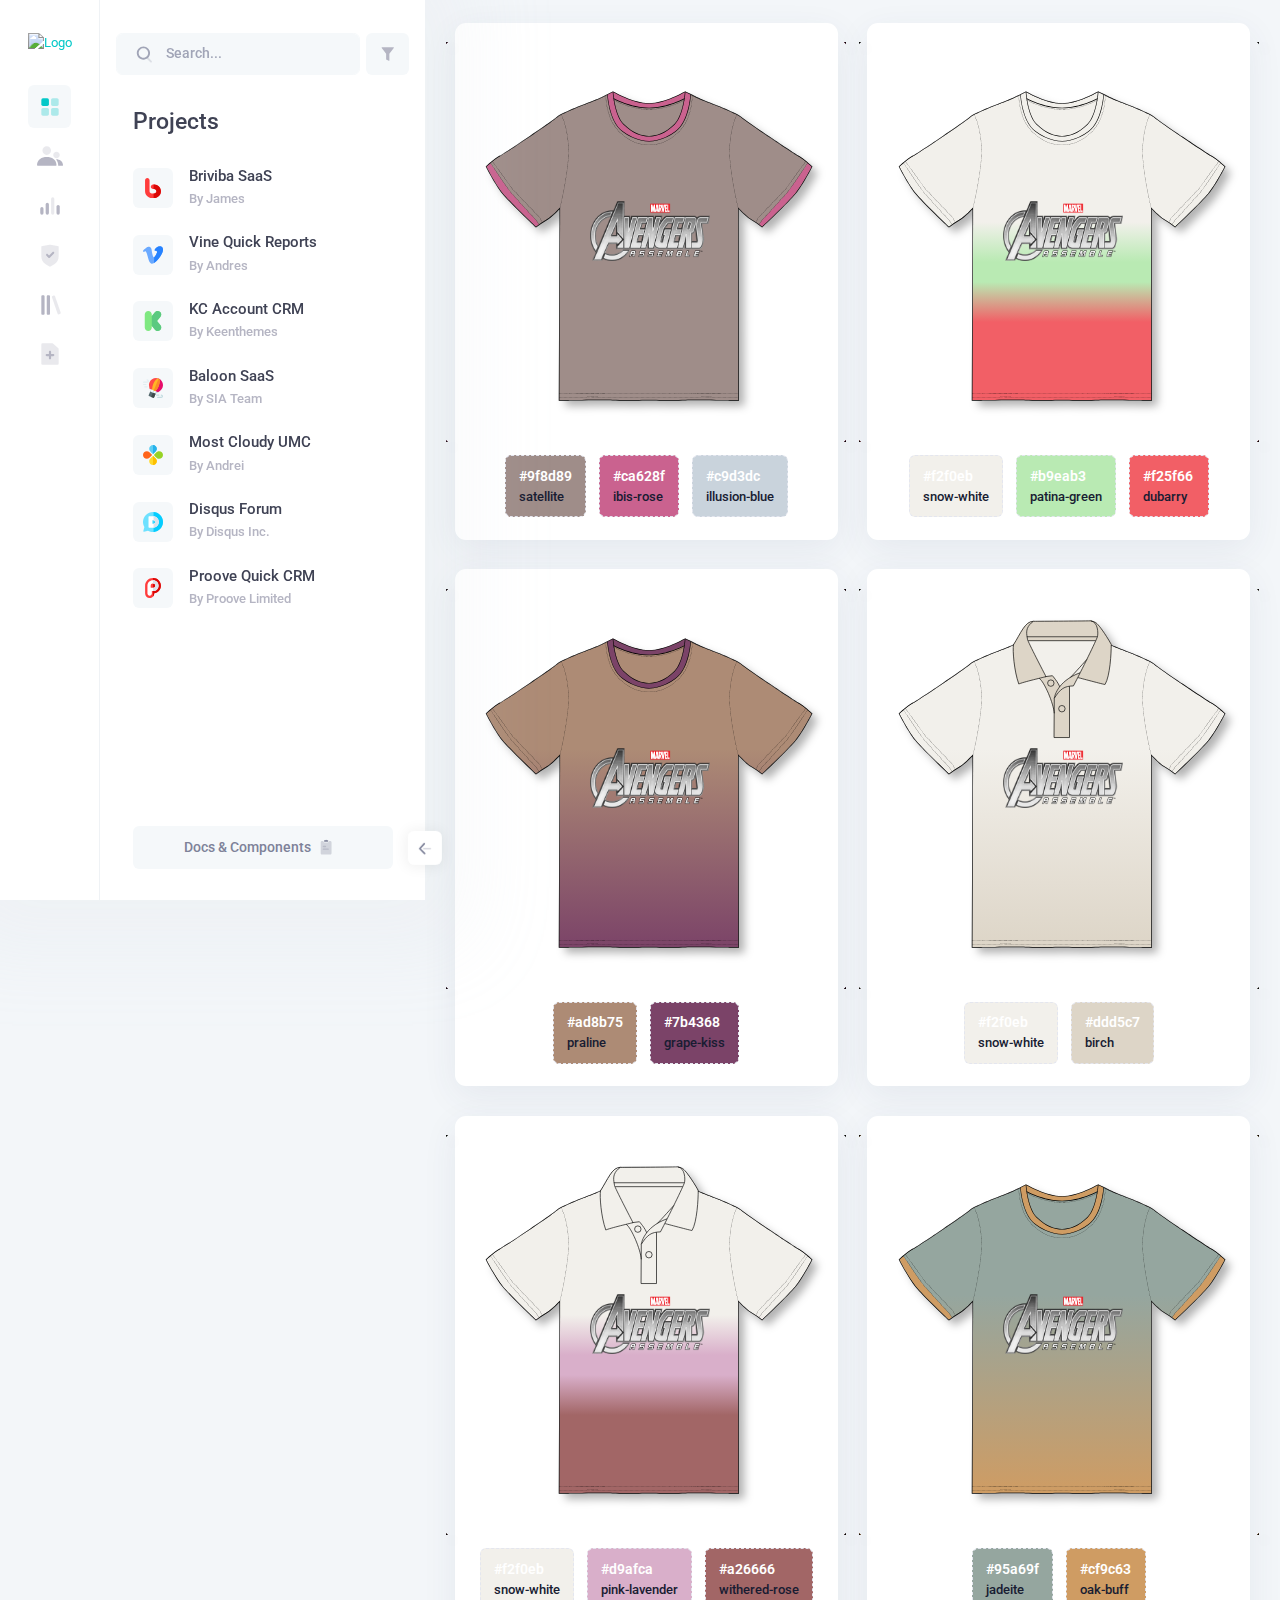
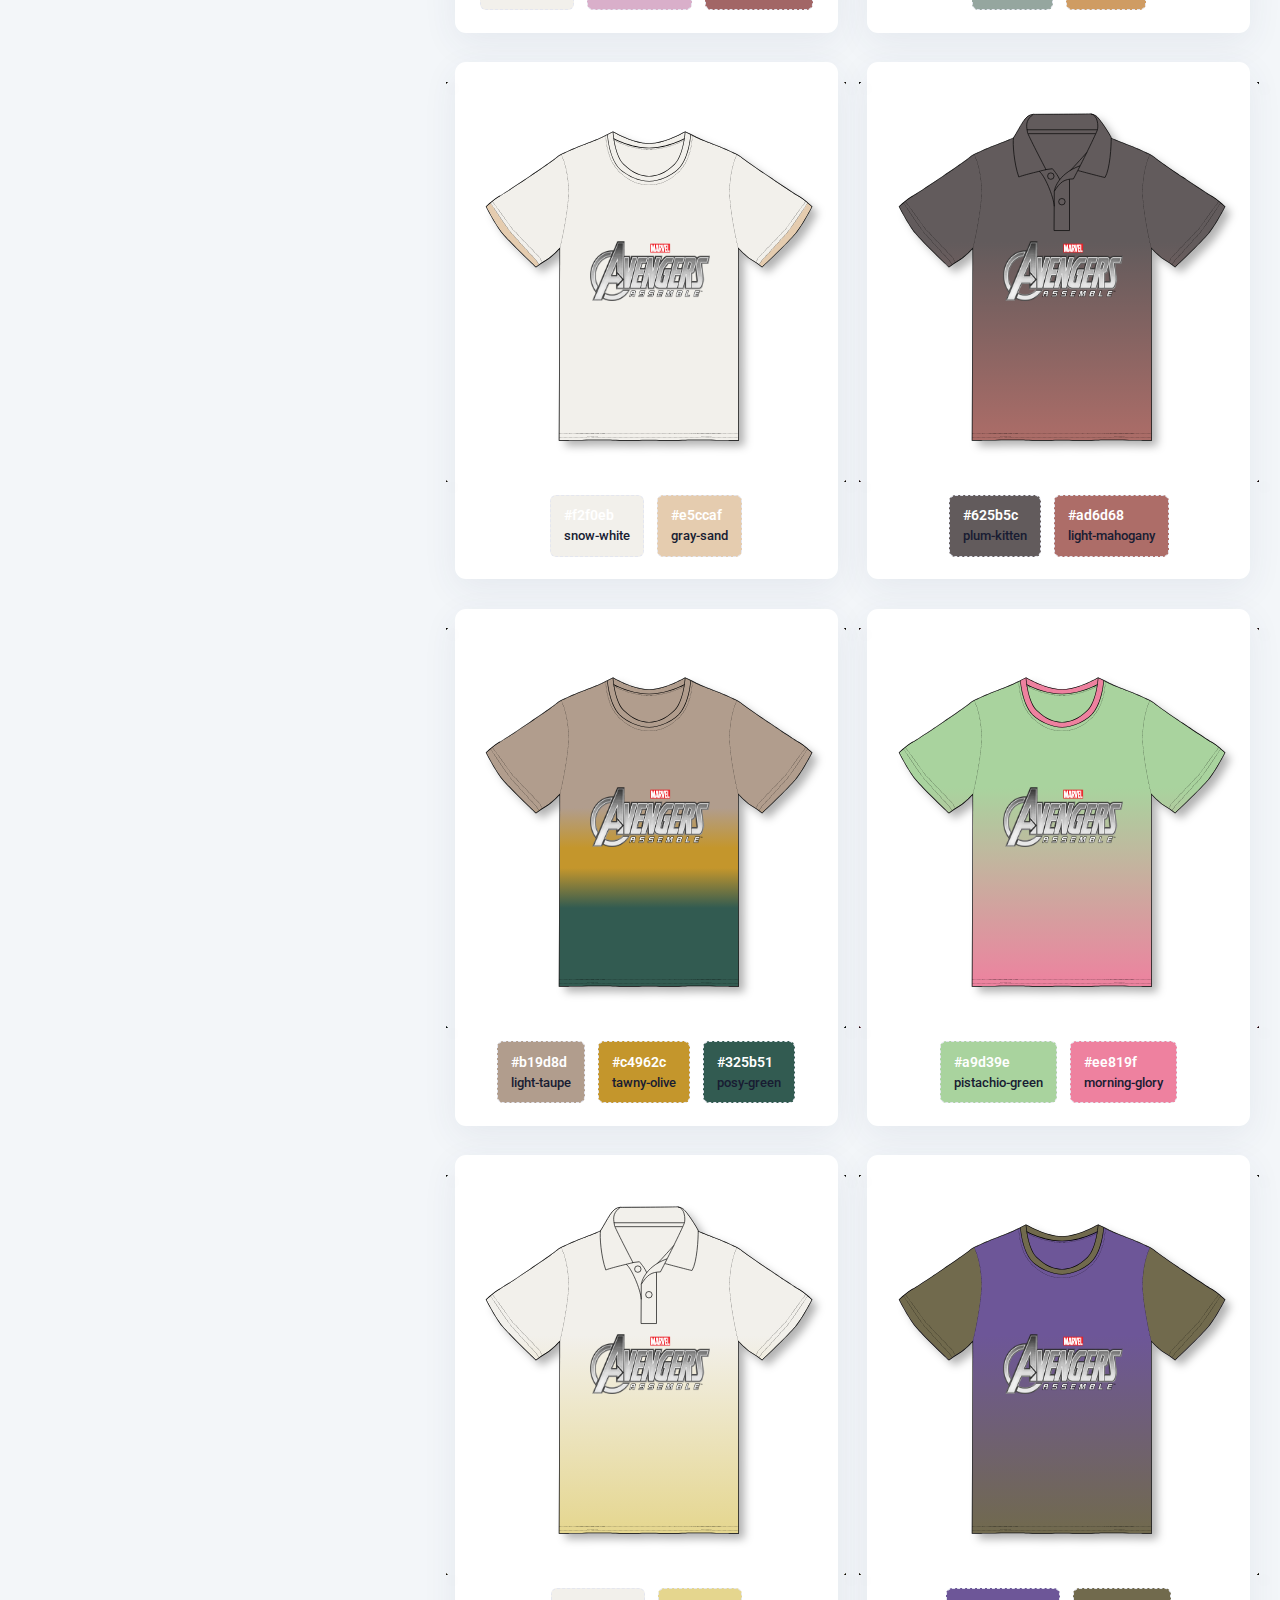
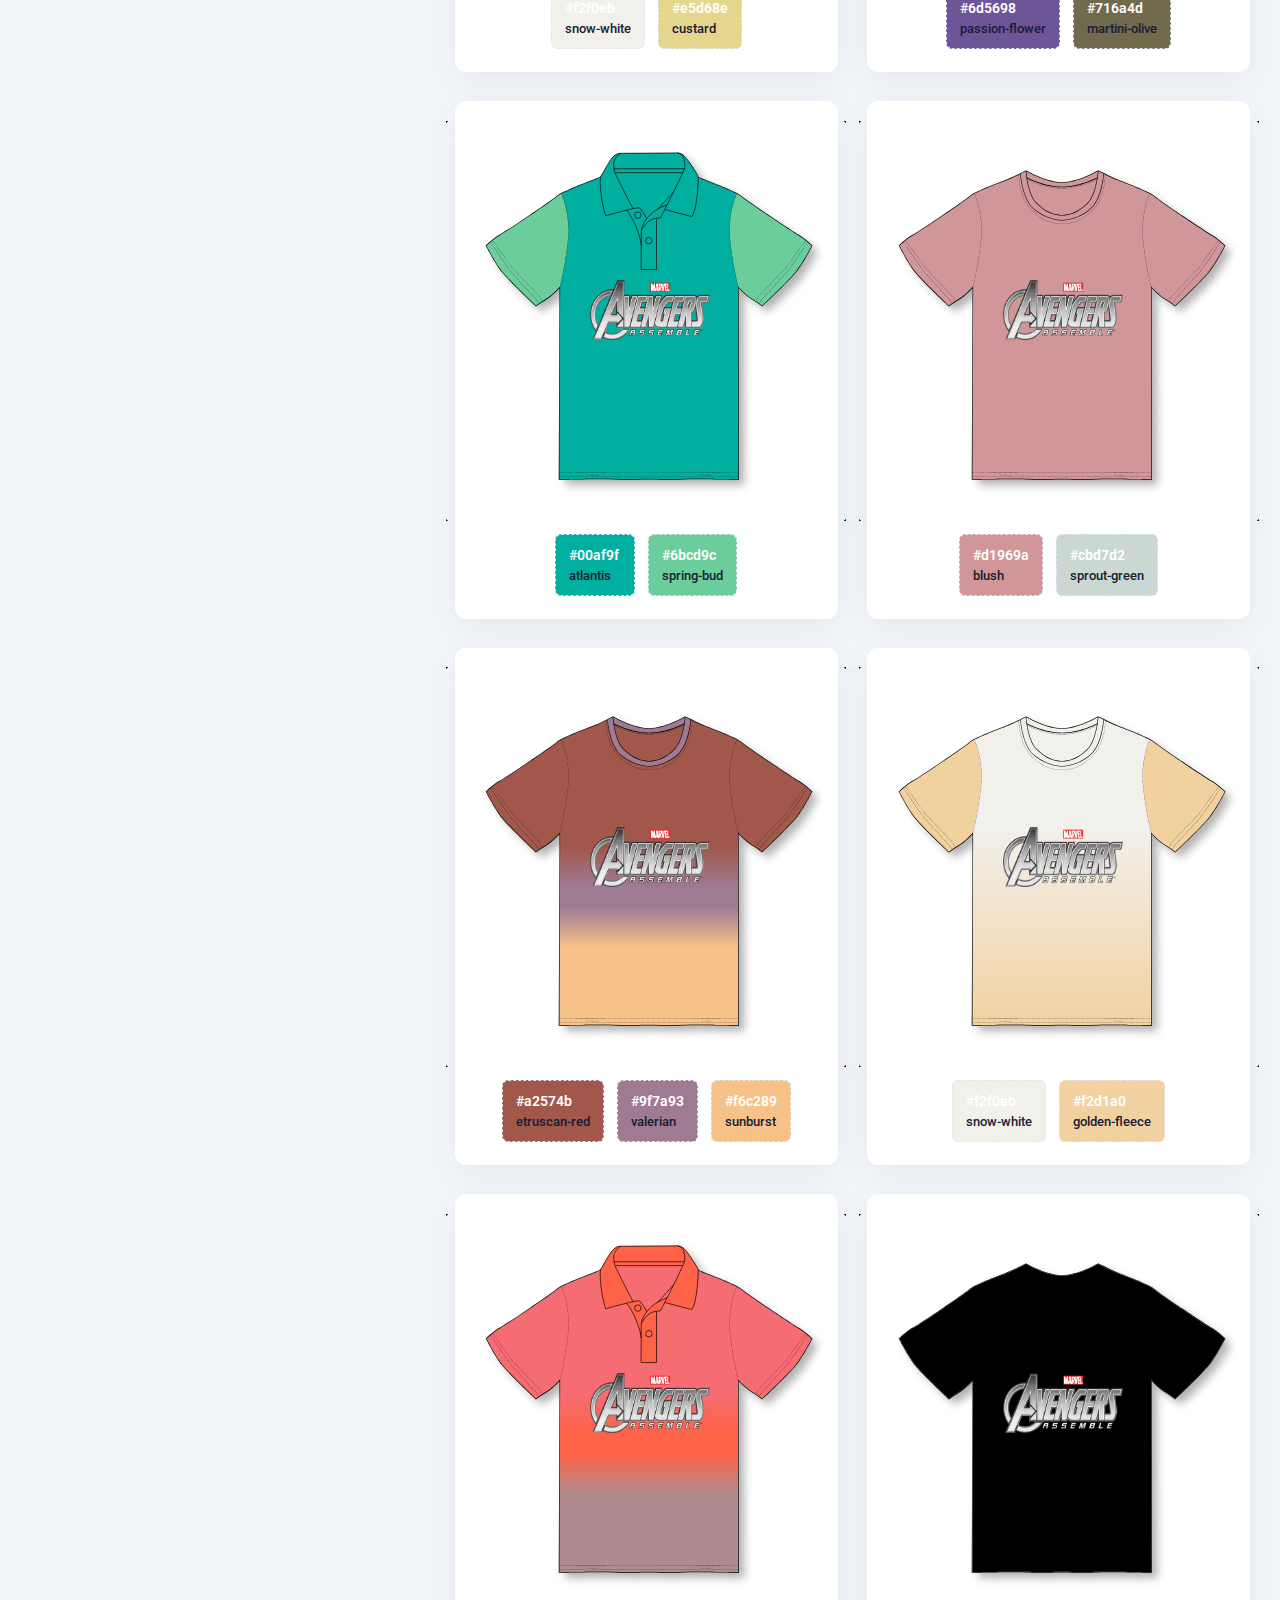
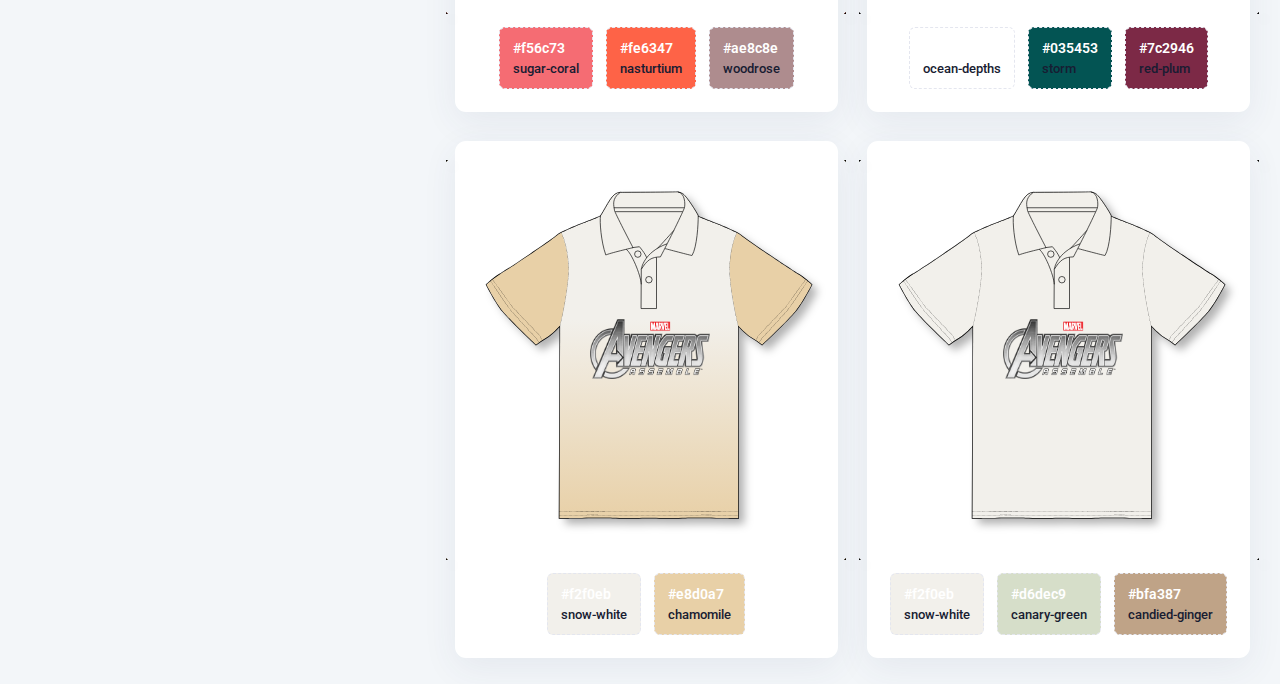
==== blue/index.html @ 31d7cc01 "admin template" ====
<!DOCTYPE html>
<!--
Author: Keenthemes
Product Name: Metronic - #1 Selling Bootstrap 5 HTML Multi-demo Admin Dashboard Theme
Purchase: https://1.envato.market/EA4JP
Website: http://www.keenthemes.com
Contact: support@keenthemes.com
Follow: www.twitter.com/keenthemes
Dribbble: www.dribbble.com/keenthemes
Like: www.facebook.com/keenthemes
License: For each use you must have a valid license purchased only from above link in order to legally use the theme for your project.
-->
<html lang="en">
	<!--begin::Head-->
	<head><base href="">
		<meta charset="utf-8" />
		<title>Metronic Bootstrap 5 Theme | Keenthemes</title>
		<meta name="description" content="Metronic admin dashboard live demo. Check out all the features of the admin panel. A large number of settings, additional services and widgets." />
		<meta name="keywords" content="Metronic, bootstrap, bootstrap 5, Angular 11, VueJs, React, Laravel, admin themes, web design, figma, web development, ree admin themes, bootstrap admin, bootstrap dashboard" />
		<link rel="canonical" href="Https://preview.keenthemes.com/metronic8" />
		<meta name="viewport" content="width=device-width, initial-scale=1" />
		<link rel="shortcut icon" href="assets/media/logos/favicon.ico" />
		<!--begin::Fonts-->
		<link rel="stylesheet" href="https://fonts.googleapis.com/css?family=Roboto:300,400,500,600,700" />
		<!--end::Fonts-->
		<!--begin::Page Vendor Stylesheets(used by this page)-->
		<link href="assets/plugins/custom/fullcalendar/fullcalendar.bundle.css" rel="stylesheet" type="text/css" />
		<!--end::Page Vendor Stylesheets-->
		<!--begin::Global Stylesheets Bundle(used by all pages)-->
		<link href="assets/plugins/global/plugins.bundle.css" rel="stylesheet" type="text/css" />
		<link href="assets/css/style.bundle.css" rel="stylesheet" type="text/css" />
		<!--end::Global Stylesheets Bundle-->

		<link href="assets/css/main.css" rel="stylesheet" type="text/css" />
	</head>
	<!--end::Head-->
	<!--begin::Body-->
	<body id="kt_body" class="header-fixed header-tablet-and-mobile-fixed aside-fixed aside-secondary-enabled">
		<!--begin::Main-->
		<!--begin::Root-->
		<div class="d-flex flex-column flex-root">
			<!--begin::Page-->
			<div class="page d-flex flex-row flex-column-fluid">
				<!--begin::Aside-->
				<div id="kt_aside" class="aside aside-extended bg-white" data-kt-drawer="true" data-kt-drawer-name="aside" data-kt-drawer-activate="{default: true, lg: false}" data-kt-drawer-overlay="true" data-kt-drawer-width="auto" data-kt-drawer-direction="start" data-kt-drawer-toggle="#kt_aside_toggle">
					<!--begin::Primary-->
					<div class="aside-primary d-flex flex-column align-items-lg-center flex-row-auto">
						<!--begin::Logo-->
						<div class="aside-logo d-none d-lg-flex flex-column align-items-center flex-column-auto py-10" id="kt_aside_logo">
							<a href="../../demo3/dist/index.html">
								<img alt="Logo" src="assets/media/logos/logo-demo-3.png" class="h-30px" />
							</a>
						</div>
						<!--end::Logo-->
						<!--begin::Nav-->
						<div class="aside-nav d-flex flex-column align-items-center flex-column-fluid w-100 pt-5 pt-lg-0" id="kt_aside_nav">
							<!--begin::Wrapper-->
							<div class="hover-scroll-y mb-10" data-kt-scroll="true" data-kt-scroll-activate="{default: false, lg: true}" data-kt-scroll-height="auto" data-kt-scroll-wrappers="#kt_aside_nav" data-kt-scroll-dependencies="#kt_aside_logo, #kt_aside_footer" data-kt-scroll-offset="0px">
								<!--begin::Nav-->
								<ul class="nav flex-column">
									<!--begin::Nav item-->
									<li class="nav-item mb-2" data-bs-toggle="tooltip" data-bs-trigger="hover" data-bs-placement="right" data-bs-dismiss="click" title="Projects">
										<!--begin::Nav link-->
										<a class="nav-link btn btn-icon btn-active-color-primary btn-color-gray-400 btn-active-light active" data-bs-toggle="tab" href="#kt_aside_nav_tab_projects">
											<!--begin::Svg Icon | path: icons/duotone/Layout/Layout-4-blocks.svg-->
											<span class="svg-icon svg-icon-2x">
												<svg xmlns="http://www.w3.org/2000/svg" xmlns:xlink="http://www.w3.org/1999/xlink" width="24px" height="24px" viewBox="0 0 24 24" version="1.1">
													<g stroke="none" stroke-width="1" fill="none" fill-rule="evenodd">
														<rect x="0" y="0" width="24" height="24" />
														<rect fill="#000000" x="4" y="4" width="7" height="7" rx="1.5" />
														<path d="M5.5,13 L9.5,13 C10.3284271,13 11,13.6715729 11,14.5 L11,18.5 C11,19.3284271 10.3284271,20 9.5,20 L5.5,20 C4.67157288,20 4,19.3284271 4,18.5 L4,14.5 C4,13.6715729 4.67157288,13 5.5,13 Z M14.5,4 L18.5,4 C19.3284271,4 20,4.67157288 20,5.5 L20,9.5 C20,10.3284271 19.3284271,11 18.5,11 L14.5,11 C13.6715729,11 13,10.3284271 13,9.5 L13,5.5 C13,4.67157288 13.6715729,4 14.5,4 Z M14.5,13 L18.5,13 C19.3284271,13 20,13.6715729 20,14.5 L20,18.5 C20,19.3284271 19.3284271,20 18.5,20 L14.5,20 C13.6715729,20 13,19.3284271 13,18.5 L13,14.5 C13,13.6715729 13.6715729,13 14.5,13 Z" fill="#000000" opacity="0.3" />
													</g>
												</svg>
											</span>
											<!--end::Svg Icon-->
										</a>
										<!--end::Nav link-->
									</li>
									<!--end::Nav item-->
									<!--begin::Nav item-->
									<li class="nav-item mb-2" data-bs-toggle="tooltip" data-bs-trigger="hover" data-bs-placement="right" data-bs-dismiss="click" title="Menu">
										<!--begin::Nav link-->
										<a class="nav-link btn btn-icon btn-active-color-primary btn-color-gray-400 btn-active-light" data-bs-toggle="tab" href="#kt_aside_nav_tab_menu">
											<!--begin::Svg Icon | path: icons/duotone/Communication/Group.svg-->
											<span class="svg-icon svg-icon-2x">
												<svg xmlns="http://www.w3.org/2000/svg" width="24px" height="24px" viewBox="0 0 24 24" version="1.1">
													<path d="M18,14 C16.3431458,14 15,12.6568542 15,11 C15,9.34314575 16.3431458,8 18,8 C19.6568542,8 21,9.34314575 21,11 C21,12.6568542 19.6568542,14 18,14 Z M9,11 C6.790861,11 5,9.209139 5,7 C5,4.790861 6.790861,3 9,3 C11.209139,3 13,4.790861 13,7 C13,9.209139 11.209139,11 9,11 Z" fill="#000000" fill-rule="nonzero" opacity="0.3" />
													<path d="M17.6011961,15.0006174 C21.0077043,15.0378534 23.7891749,16.7601418 23.9984937,20.4 C24.0069246,20.5466056 23.9984937,21 23.4559499,21 L19.6,21 C19.6,18.7490654 18.8562935,16.6718327 17.6011961,15.0006174 Z M0.00065168429,20.1992055 C0.388258525,15.4265159 4.26191235,13 8.98334134,13 C13.7712164,13 17.7048837,15.2931929 17.9979143,20.2 C18.0095879,20.3954741 17.9979143,21 17.2466999,21 C13.541124,21 8.03472472,21 0.727502227,21 C0.476712155,21 -0.0204617505,20.45918 0.00065168429,20.1992055 Z" fill="#000000" fill-rule="nonzero" />
												</svg>
											</span>
											<!--end::Svg Icon-->
										</a>
										<!--end::Nav link-->
									</li>
									<!--end::Nav item-->
									<!--begin::Nav item-->
									<li class="nav-item mb-2" data-bs-toggle="tooltip" data-bs-trigger="hover" data-bs-placement="right" data-bs-dismiss="click" title="Subscription">
										<!--begin::Nav link-->
										<a class="nav-link btn btn-icon btn-active-color-primary btn-color-gray-400 btn-active-light" data-bs-toggle="tab" href="#kt_aside_nav_tab_subscription">
											<!--begin::Svg Icon | path: icons/duotone/Media/Equalizer.svg-->
											<span class="svg-icon svg-icon-2x">
												<svg xmlns="http://www.w3.org/2000/svg" xmlns:xlink="http://www.w3.org/1999/xlink" width="24px" height="24px" viewBox="0 0 24 24" version="1.1">
													<g stroke="none" stroke-width="1" fill="none" fill-rule="evenodd">
														<rect x="0" y="0" width="24" height="24" />
														<rect fill="#000000" opacity="0.3" x="13" y="4" width="3" height="16" rx="1.5" />
														<rect fill="#000000" x="8" y="9" width="3" height="11" rx="1.5" />
														<rect fill="#000000" x="18" y="11" width="3" height="9" rx="1.5" />
														<rect fill="#000000" x="3" y="13" width="3" height="7" rx="1.5" />
													</g>
												</svg>
											</span>
											<!--end::Svg Icon-->
										</a>
										<!--end::Nav link-->
									</li>
									<!--end::Nav item-->
									<!--begin::Nav item-->
									<li class="nav-item mb-2" data-bs-toggle="tooltip" data-bs-trigger="hover" data-bs-placement="right" data-bs-dismiss="click" title="Tasks">
										<!--begin::Nav link-->
										<a class="nav-link btn btn-icon btn-active-color-primary btn-color-gray-400 btn-active-light" data-bs-toggle="tab" href="#kt_aside_nav_tab_tasks">
											<!--begin::Svg Icon | path: icons/duotone/General/Shield-check.svg-->
											<span class="svg-icon svg-icon-2x">
												<svg xmlns="http://www.w3.org/2000/svg" xmlns:xlink="http://www.w3.org/1999/xlink" width="24px" height="24px" viewBox="0 0 24 24" version="1.1">
													<g stroke="none" stroke-width="1" fill="none" fill-rule="evenodd">
														<rect x="0" y="0" width="24" height="24" />
														<path d="M4,4 L11.6314229,2.5691082 C11.8750185,2.52343403 12.1249815,2.52343403 12.3685771,2.5691082 L20,4 L20,13.2830094 C20,16.2173861 18.4883464,18.9447835 16,20.5 L12.5299989,22.6687507 C12.2057287,22.8714196 11.7942713,22.8714196 11.4700011,22.6687507 L8,20.5 C5.51165358,18.9447835 4,16.2173861 4,13.2830094 L4,4 Z" fill="#000000" opacity="0.3" />
														<path d="M11.1750002,14.75 C10.9354169,14.75 10.6958335,14.6541667 10.5041669,14.4625 L8.58750019,12.5458333 C8.20416686,12.1625 8.20416686,11.5875 8.58750019,11.2041667 C8.97083352,10.8208333 9.59375019,10.8208333 9.92916686,11.2041667 L11.1750002,12.45 L14.3375002,9.2875 C14.7208335,8.90416667 15.2958335,8.90416667 15.6791669,9.2875 C16.0625002,9.67083333 16.0625002,10.2458333 15.6791669,10.6291667 L11.8458335,14.4625 C11.6541669,14.6541667 11.4145835,14.75 11.1750002,14.75 Z" fill="#000000" />
													</g>
												</svg>
											</span>
											<!--end::Svg Icon-->
										</a>
										<!--end::Nav link-->
									</li>
									<!--end::Nav item-->
									<!--begin::Nav item-->
									<li class="nav-item mb-2" data-bs-toggle="tooltip" data-bs-trigger="hover" data-bs-placement="right" data-bs-dismiss="click" title="Notifications">
										<!--begin::Nav link-->
										<a class="nav-link btn btn-icon btn-active-color-primary btn-color-gray-400 btn-active-light" data-bs-toggle="tab" href="#kt_aside_nav_tab_notifications">
											<!--begin::Svg Icon | path: icons/duotone/Home/Library.svg-->
											<span class="svg-icon svg-icon-2x">
												<svg xmlns="http://www.w3.org/2000/svg" xmlns:xlink="http://www.w3.org/1999/xlink" width="24px" height="24px" viewBox="0 0 24 24" version="1.1">
													<g stroke="none" stroke-width="1" fill="none" fill-rule="evenodd">
														<rect x="0" y="0" width="24" height="24" />
														<path d="M5,3 L6,3 C6.55228475,3 7,3.44771525 7,4 L7,20 C7,20.5522847 6.55228475,21 6,21 L5,21 C4.44771525,21 4,20.5522847 4,20 L4,4 C4,3.44771525 4.44771525,3 5,3 Z M10,3 L11,3 C11.5522847,3 12,3.44771525 12,4 L12,20 C12,20.5522847 11.5522847,21 11,21 L10,21 C9.44771525,21 9,20.5522847 9,20 L9,4 C9,3.44771525 9.44771525,3 10,3 Z" fill="#000000" />
														<rect fill="#000000" opacity="0.3" transform="translate(17.825568, 11.945519) rotate(-19.000000) translate(-17.825568, -11.945519)" x="16.3255682" y="2.94551858" width="3" height="18" rx="1" />
													</g>
												</svg>
											</span>
											<!--end::Svg Icon-->
										</a>
										<!--end::Nav link-->
									</li>
									<!--end::Nav item-->
									<!--begin::Nav item-->
									<li class="nav-item mb-2" data-bs-toggle="tooltip" data-bs-trigger="hover" data-bs-placement="right" data-bs-dismiss="click" title="Authors">
										<!--begin::Nav link-->
										<a class="nav-link btn btn-icon btn-active-color-primary btn-color-gray-400 btn-active-light" data-bs-toggle="tab" href="#kt_aside_nav_tab_authors">
											<!--begin::Svg Icon | path: icons/duotone/Files/File-Plus.svg-->
											<span class="svg-icon svg-icon-2x">
												<svg xmlns="http://www.w3.org/2000/svg" xmlns:xlink="http://www.w3.org/1999/xlink" width="24px" height="24px" viewBox="0 0 24 24" version="1.1">
													<g stroke="none" stroke-width="1" fill="none" fill-rule="evenodd">
														<polygon points="0 0 24 0 24 24 0 24" />
														<path d="M5.85714286,2 L13.7364114,2 C14.0910962,2 14.4343066,2.12568431 14.7051108,2.35473959 L19.4686994,6.3839416 C19.8056532,6.66894833 20,7.08787823 20,7.52920201 L20,20.0833333 C20,21.8738751 19.9795521,22 18.1428571,22 L5.85714286,22 C4.02044787,22 4,21.8738751 4,20.0833333 L4,3.91666667 C4,2.12612489 4.02044787,2 5.85714286,2 Z" fill="#000000" fill-rule="nonzero" opacity="0.3" />
														<path d="M11,14 L9,14 C8.44771525,14 8,13.5522847 8,13 C8,12.4477153 8.44771525,12 9,12 L11,12 L11,10 C11,9.44771525 11.4477153,9 12,9 C12.5522847,9 13,9.44771525 13,10 L13,12 L15,12 C15.5522847,12 16,12.4477153 16,13 C16,13.5522847 15.5522847,14 15,14 L13,14 L13,16 C13,16.5522847 12.5522847,17 12,17 C11.4477153,17 11,16.5522847 11,16 L11,14 Z" fill="#000000" />
													</g>
												</svg>
											</span>
											<!--end::Svg Icon-->
										</a>
										<!--end::Nav link-->
									</li>
									<!--end::Nav item-->
								</ul>
								<!--end::Tabs-->
							</div>
							<!--end::Nav-->
						</div>
						<!--end::Nav-->
					</div>
					<!--end::Primary-->
					<!--begin::Secondary-->
					<div class="aside-secondary d-flex flex-row-fluid">
						<!--begin::Workspace-->
						<div class="aside-workspace my-5 p-5" id="kt_aside_wordspace">
							<div class="d-flex h-100 flex-column">
								<!--begin::Wrapper-->
								<div class="flex-column-fluid hover-scroll-y" data-kt-scroll="true" data-kt-scroll-activate="true" data-kt-scroll-height="auto" data-kt-scroll-wrappers="#kt_aside_wordspace" data-kt-scroll-dependencies="#kt_aside_secondary_footer" data-kt-scroll-offset="0px">
									<!--begin::Tab content-->
									<div class="tab-content">
										<!--begin::Tab pane-->
										<div class="tab-pane fade active show" id="kt_aside_nav_tab_projects" role="tabpanel">
											<!--begin::Wrapper-->
											<div class="m-0">
												<!--begin::Toolbar-->
												<div class="d-flex mb-10">
													<!--begin::Search-->
													<div id="kt_header_search" class="d-flex align-items-center w-lg-400px" data-kt-search-keypress="true" data-kt-search-min-length="2" data-kt-search-enter="enter" data-kt-search-layout="menu" data-kt-menu-trigger="auto" data-kt-menu-permanent="true" data-kt-menu-placement="bottom-start" data-kt-menu-flip="bottom">
														<!--begin::Form-->
														<form data-kt-search-element="form" class="w-100 position-relative mb-5 mb-lg-0" autocomplete="off">
															<!--begin::Hidden input(Added to disable form autocomplete)-->
															<input type="hidden" />
															<!--end::Hidden input-->
															<!--begin::Icon-->
															<!--begin::Svg Icon | path: icons/duotone/General/Search.svg-->
															<span class="svg-icon svg-icon-2 svg-icon-lg-1 svg-icon-gray-500 position-absolute top-50 translate-middle-y ms-5">
																<svg xmlns="http://www.w3.org/2000/svg" xmlns:xlink="http://www.w3.org/1999/xlink" width="24px" height="24px" viewBox="0 0 24 24" version="1.1">
																	<g stroke="none" stroke-width="1" fill="none" fill-rule="evenodd">
																		<rect x="0" y="0" width="24" height="24" />
																		<path d="M14.2928932,16.7071068 C13.9023689,16.3165825 13.9023689,15.6834175 14.2928932,15.2928932 C14.6834175,14.9023689 15.3165825,14.9023689 15.7071068,15.2928932 L19.7071068,19.2928932 C20.0976311,19.6834175 20.0976311,20.3165825 19.7071068,20.7071068 C19.3165825,21.0976311 18.6834175,21.0976311 18.2928932,20.7071068 L14.2928932,16.7071068 Z" fill="#000000" fill-rule="nonzero" opacity="0.3" />
																		<path d="M11,16 C13.7614237,16 16,13.7614237 16,11 C16,8.23857625 13.7614237,6 11,6 C8.23857625,6 6,8.23857625 6,11 C6,13.7614237 8.23857625,16 11,16 Z M11,18 C7.13400675,18 4,14.8659932 4,11 C4,7.13400675 7.13400675,4 11,4 C14.8659932,4 18,7.13400675 18,11 C18,14.8659932 14.8659932,18 11,18 Z" fill="#000000" fill-rule="nonzero" />
																	</g>
																</svg>
															</span>
															<!--end::Svg Icon-->
															<!--end::Icon-->
															<!--begin::Input-->
															<input type="text" class="form-control form-control-solid ps-15" name="search" value="" placeholder="Search..." data-kt-search-element="input" />
															<!--end::Input-->
															<!--begin::Spinner-->
															<span class="position-absolute top-50 end-0 translate-middle-y lh-0 d-none me-5" data-kt-search-element="spinner">
																<span class="spinner-border h-15px w-15px align-middle text-gray-400"></span>
															</span>
															<!--end::Spinner-->
															<!--begin::Reset-->
															<span class="btn btn-flush btn-active-color-primary position-absolute top-50 end-0 translate-middle-y lh-0 d-none me-4" data-kt-search-element="clear">
																<!--begin::Svg Icon | path: icons/duotone/Navigation/Close.svg-->
																<span class="svg-icon svg-icon-2 svg-icon-lg-1 me-0">
																	<svg xmlns="http://www.w3.org/2000/svg" xmlns:xlink="http://www.w3.org/1999/xlink" width="24px" height="24px" viewBox="0 0 24 24" version="1.1">
																		<g transform="translate(12.000000, 12.000000) rotate(-45.000000) translate(-12.000000, -12.000000) translate(4.000000, 4.000000)" fill="#000000">
																			<rect fill="#000000" x="0" y="7" width="16" height="2" rx="1" />
																			<rect fill="#000000" opacity="0.5" transform="translate(8.000000, 8.000000) rotate(-270.000000) translate(-8.000000, -8.000000)" x="0" y="7" width="16" height="2" rx="1" />
																		</g>
																	</svg>
																</span>
																<!--end::Svg Icon-->
															</span>
															<!--end::Reset-->
														</form>
														<!--end::Form-->
														<!--begin::Menu-->
														<div data-kt-search-element="content" class="menu menu-sub menu-sub-dropdown w-300px w-md-350px py-7 px-7 overflow-hidden">
															<!--begin::Wrapper-->
															<div data-kt-search-element="wrapper">
																<!--begin::Recently viewed-->
																<div data-kt-search-element="results" class="d-none">
																	<!--begin::Items-->
																	<div class="scroll-y mh-200px mh-lg-350px">
																		<!--begin::Category title-->
																		<h3 class="fs-5 text-muted m-0 pb-5" data-kt-search-element="category-title">Users</h3>
																		<!--end::Category title-->
																		<!--begin::Item-->
																		<a href="#" class="d-flex text-dark text-hover-primary align-items-center mb-5">
																			<!--begin::Symbol-->
																			<div class="symbol symbol-40px me-4">
																				<img src="assets/media/avatars/150-1.jpg" alt="" />
																			</div>
																			<!--end::Symbol-->
																			<!--begin::Title-->
																			<div class="d-flex flex-column justify-content-start fw-bold">
																				<span class="fs-6 fw-bold">Karina Clark</span>
																				<span class="fs-7 fw-bold text-muted">Marketing Manager</span>
																			</div>
																			<!--end::Title-->
																		</a>
																		<!--end::Item-->
																		<!--begin::Item-->
																		<a href="#" class="d-flex text-dark text-hover-primary align-items-center mb-5">
																			<!--begin::Symbol-->
																			<div class="symbol symbol-40px me-4">
																				<img src="assets/media/avatars/150-3.jpg" alt="" />
																			</div>
																			<!--end::Symbol-->
																			<!--begin::Title-->
																			<div class="d-flex flex-column justify-content-start fw-bold">
																				<span class="fs-6 fw-bold">Olivia Bold</span>
																				<span class="fs-7 fw-bold text-muted">Software Engineer</span>
																			</div>
																			<!--end::Title-->
																		</a>
																		<!--end::Item-->
																		<!--begin::Item-->
																		<a href="#" class="d-flex text-dark text-hover-primary align-items-center mb-5">
																			<!--begin::Symbol-->
																			<div class="symbol symbol-40px me-4">
																				<img src="assets/media/avatars/150-8.jpg" alt="" />
																			</div>
																			<!--end::Symbol-->
																			<!--begin::Title-->
																			<div class="d-flex flex-column justify-content-start fw-bold">
																				<span class="fs-6 fw-bold">Ana Clark</span>
																				<span class="fs-7 fw-bold text-muted">UI/UX Designer</span>
																			</div>
																			<!--end::Title-->
																		</a>
																		<!--end::Item-->
																		<!--begin::Item-->
																		<a href="#" class="d-flex text-dark text-hover-primary align-items-center mb-5">
																			<!--begin::Symbol-->
																			<div class="symbol symbol-40px me-4">
																				<img src="assets/media/avatars/150-11.jpg" alt="" />
																			</div>
																			<!--end::Symbol-->
																			<!--begin::Title-->
																			<div class="d-flex flex-column justify-content-start fw-bold">
																				<span class="fs-6 fw-bold">Nick Pitola</span>
																				<span class="fs-7 fw-bold text-muted">Art Director</span>
																			</div>
																			<!--end::Title-->
																		</a>
																		<!--end::Item-->
																		<!--begin::Item-->
																		<a href="#" class="d-flex text-dark text-hover-primary align-items-center mb-5">
																			<!--begin::Symbol-->
																			<div class="symbol symbol-40px me-4">
																				<img src="assets/media/avatars/150-12.jpg" alt="" />
																			</div>
																			<!--end::Symbol-->
																			<!--begin::Title-->
																			<div class="d-flex flex-column justify-content-start fw-bold">
																				<span class="fs-6 fw-bold">Edward Kulnic</span>
																				<span class="fs-7 fw-bold text-muted">System Administrator</span>
																			</div>
																			<!--end::Title-->
																		</a>
																		<!--end::Item-->
																		<!--begin::Category title-->
																		<h3 class="fs-5 text-muted m-0 pt-5 pb-5" data-kt-search-element="category-title">Customers</h3>
																		<!--end::Category title-->
																		<!--begin::Item-->
																		<a href="#" class="d-flex text-dark text-hover-primary align-items-center mb-5">
																			<!--begin::Symbol-->
																			<div class="symbol symbol-40px me-4">
																				<span class="symbol-label bg-light">
																					<img class="w-20px h-20px" src="assets/media/svg/brand-logos/volicity-9.svg" alt="" />
																				</span>
																			</div>
																			<!--end::Symbol-->
																			<!--begin::Title-->
																			<div class="d-flex flex-column justify-content-start fw-bold">
																				<span class="fs-6 fw-bold">Company Rbranding</span>
																				<span class="fs-7 fw-bold text-muted">UI Design</span>
																			</div>
																			<!--end::Title-->
																		</a>
																		<!--end::Item-->
																		<!--begin::Item-->
																		<a href="#" class="d-flex text-dark text-hover-primary align-items-center mb-5">
																			<!--begin::Symbol-->
																			<div class="symbol symbol-40px me-4">
																				<span class="symbol-label bg-light">
																					<img class="w-20px h-20px" src="assets/media/svg/brand-logos/tvit.svg" alt="" />
																				</span>
																			</div>
																			<!--end::Symbol-->
																			<!--begin::Title-->
																			<div class="d-flex flex-column justify-content-start fw-bold">
																				<span class="fs-6 fw-bold">Company Re-branding</span>
																				<span class="fs-7 fw-bold text-muted">Web Development</span>
																			</div>
																			<!--end::Title-->
																		</a>
																		<!--end::Item-->
																		<!--begin::Item-->
																		<a href="#" class="d-flex text-dark text-hover-primary align-items-center mb-5">
																			<!--begin::Symbol-->
																			<div class="symbol symbol-40px me-4">
																				<span class="symbol-label bg-light">
																					<img class="w-20px h-20px" src="assets/media/svg/misc/infography.svg" alt="" />
																				</span>
																			</div>
																			<!--end::Symbol-->
																			<!--begin::Title-->
																			<div class="d-flex flex-column justify-content-start fw-bold">
																				<span class="fs-6 fw-bold">Business Analytics App</span>
																				<span class="fs-7 fw-bold text-muted">Administration</span>
																			</div>
																			<!--end::Title-->
																		</a>
																		<!--end::Item-->
																		<!--begin::Item-->
																		<a href="#" class="d-flex text-dark text-hover-primary align-items-center mb-5">
																			<!--begin::Symbol-->
																			<div class="symbol symbol-40px me-4">
																				<span class="symbol-label bg-light">
																					<img class="w-20px h-20px" src="assets/media/svg/brand-logos/leaf.svg" alt="" />
																				</span>
																			</div>
																			<!--end::Symbol-->
																			<!--begin::Title-->
																			<div class="d-flex flex-column justify-content-start fw-bold">
																				<span class="fs-6 fw-bold">EcoLeaf App Launch</span>
																				<span class="fs-7 fw-bold text-muted">Marketing</span>
																			</div>
																			<!--end::Title-->
																		</a>
																		<!--end::Item-->
																		<!--begin::Item-->
																		<a href="#" class="d-flex text-dark text-hover-primary align-items-center mb-5">
																			<!--begin::Symbol-->
																			<div class="symbol symbol-40px me-4">
																				<span class="symbol-label bg-light">
																					<img class="w-20px h-20px" src="assets/media/svg/brand-logos/tower.svg" alt="" />
																				</span>
																			</div>
																			<!--end::Symbol-->
																			<!--begin::Title-->
																			<div class="d-flex flex-column justify-content-start fw-bold">
																				<span class="fs-6 fw-bold">Tower Group Website</span>
																				<span class="fs-7 fw-bold text-muted">Google Adwords</span>
																			</div>
																			<!--end::Title-->
																		</a>
																		<!--end::Item-->
																		<!--begin::Category title-->
																		<h3 class="fs-5 text-muted m-0 pt-5 pb-5" data-kt-search-element="category-title">Projects</h3>
																		<!--end::Category title-->
																		<!--begin::Item-->
																		<a href="#" class="d-flex text-dark text-hover-primary align-items-center mb-5">
																			<!--begin::Symbol-->
																			<div class="symbol symbol-40px me-4">
																				<span class="symbol-label bg-light">
																					<!--begin::Svg Icon | path: icons/duotone/Communication/Clipboard-list.svg-->
																					<span class="svg-icon svg-icon-2 svg-icon-primary">
																						<svg xmlns="http://www.w3.org/2000/svg" width="24px" height="24px" viewBox="0 0 24 24" version="1.1">
																							<path d="M8,3 L8,3.5 C8,4.32842712 8.67157288,5 9.5,5 L14.5,5 C15.3284271,5 16,4.32842712 16,3.5 L16,3 L18,3 C19.1045695,3 20,3.8954305 20,5 L20,21 C20,22.1045695 19.1045695,23 18,23 L6,23 C4.8954305,23 4,22.1045695 4,21 L4,5 C4,3.8954305 4.8954305,3 6,3 L8,3 Z" fill="#000000" opacity="0.3" />
																							<path d="M11,2 C11,1.44771525 11.4477153,1 12,1 C12.5522847,1 13,1.44771525 13,2 L14.5,2 C14.7761424,2 15,2.22385763 15,2.5 L15,3.5 C15,3.77614237 14.7761424,4 14.5,4 L9.5,4 C9.22385763,4 9,3.77614237 9,3.5 L9,2.5 C9,2.22385763 9.22385763,2 9.5,2 L11,2 Z" fill="#000000" />
																							<rect fill="#000000" opacity="0.3" x="10" y="9" width="7" height="2" rx="1" />
																							<rect fill="#000000" opacity="0.3" x="7" y="9" width="2" height="2" rx="1" />
																							<rect fill="#000000" opacity="0.3" x="7" y="13" width="2" height="2" rx="1" />
																							<rect fill="#000000" opacity="0.3" x="10" y="13" width="7" height="2" rx="1" />
																							<rect fill="#000000" opacity="0.3" x="7" y="17" width="2" height="2" rx="1" />
																							<rect fill="#000000" opacity="0.3" x="10" y="17" width="7" height="2" rx="1" />
																						</svg>
																					</span>
																					<!--end::Svg Icon-->
																				</span>
																			</div>
																			<!--end::Symbol-->
																			<!--begin::Title-->
																			<div class="d-flex flex-column">
																				<span class="fs-6 fw-bold">Si-Fi Project by AU Themes</span>
																				<span class="fs-7 fw-bold text-muted">#45670</span>
																			</div>
																			<!--end::Title-->
																		</a>
																		<!--end::Item-->
																		<!--begin::Item-->
																		<a href="#" class="d-flex text-dark text-hover-primary align-items-center mb-5">
																			<!--begin::Symbol-->
																			<div class="symbol symbol-40px me-4">
																				<span class="symbol-label bg-light">
																					<!--begin::Svg Icon | path: icons/duotone/Media/Equalizer.svg-->
																					<span class="svg-icon svg-icon-2 svg-icon-primary">
																						<svg xmlns="http://www.w3.org/2000/svg" xmlns:xlink="http://www.w3.org/1999/xlink" width="24px" height="24px" viewBox="0 0 24 24" version="1.1">
																							<g stroke="none" stroke-width="1" fill="none" fill-rule="evenodd">
																								<rect x="0" y="0" width="24" height="24" />
																								<rect fill="#000000" opacity="0.3" x="13" y="4" width="3" height="16" rx="1.5" />
																								<rect fill="#000000" x="8" y="9" width="3" height="11" rx="1.5" />
																								<rect fill="#000000" x="18" y="11" width="3" height="9" rx="1.5" />
																								<rect fill="#000000" x="3" y="13" width="3" height="7" rx="1.5" />
																							</g>
																						</svg>
																					</span>
																					<!--end::Svg Icon-->
																				</span>
																			</div>
																			<!--end::Symbol-->
																			<!--begin::Title-->
																			<div class="d-flex flex-column">
																				<span class="fs-6 fw-bold">Shopix Mobile App Planning</span>
																				<span class="fs-7 fw-bold text-muted">#45690</span>
																			</div>
																			<!--end::Title-->
																		</a>
																		<!--end::Item-->
																		<!--begin::Item-->
																		<a href="#" class="d-flex text-dark text-hover-primary align-items-center mb-5">
																			<!--begin::Symbol-->
																			<div class="symbol symbol-40px me-4">
																				<span class="symbol-label bg-light">
																					<!--begin::Svg Icon | path: icons/duotone/Communication/Group-chat.svg-->
																					<span class="svg-icon svg-icon-2 svg-icon-primary">
																						<svg xmlns="http://www.w3.org/2000/svg" width="24px" height="24px" viewBox="0 0 24 24" version="1.1">
																							<path d="M16,15.6315789 L16,12 C16,10.3431458 14.6568542,9 13,9 L6.16183229,9 L6.16183229,5.52631579 C6.16183229,4.13107011 7.29290239,3 8.68814808,3 L20.4776218,3 C21.8728674,3 23.0039375,4.13107011 23.0039375,5.52631579 L23.0039375,13.1052632 L23.0206157,17.786793 C23.0215995,18.0629336 22.7985408,18.2875874 22.5224001,18.2885711 C22.3891754,18.2890457 22.2612702,18.2363324 22.1670655,18.1421277 L19.6565168,15.6315789 L16,15.6315789 Z" fill="#000000" />
																							<path d="M1.98505595,18 L1.98505595,13 C1.98505595,11.8954305 2.88048645,11 3.98505595,11 L11.9850559,11 C13.0896254,11 13.9850559,11.8954305 13.9850559,13 L13.9850559,18 C13.9850559,19.1045695 13.0896254,20 11.9850559,20 L4.10078614,20 L2.85693427,21.1905292 C2.65744295,21.3814685 2.34093638,21.3745358 2.14999706,21.1750444 C2.06092565,21.0819836 2.01120804,20.958136 2.01120804,20.8293182 L2.01120804,18.32426 C1.99400175,18.2187196 1.98505595,18.1104045 1.98505595,18 Z M6.5,14 C6.22385763,14 6,14.2238576 6,14.5 C6,14.7761424 6.22385763,15 6.5,15 L11.5,15 C11.7761424,15 12,14.7761424 12,14.5 C12,14.2238576 11.7761424,14 11.5,14 L6.5,14 Z M9.5,16 C9.22385763,16 9,16.2238576 9,16.5 C9,16.7761424 9.22385763,17 9.5,17 L11.5,17 C11.7761424,17 12,16.7761424 12,16.5 C12,16.2238576 11.7761424,16 11.5,16 L9.5,16 Z" fill="#000000" opacity="0.3" />
																						</svg>
																					</span>
																					<!--end::Svg Icon-->
																				</span>
																			</div>
																			<!--end::Symbol-->
																			<!--begin::Title-->
																			<div class="d-flex flex-column">
																				<span class="fs-6 fw-bold">Finance Monitoring SAAS Discussion</span>
																				<span class="fs-7 fw-bold text-muted">#21090</span>
																			</div>
																			<!--end::Title-->
																		</a>
																		<!--end::Item-->
																		<!--begin::Item-->
																		<a href="#" class="d-flex text-dark text-hover-primary align-items-center mb-5">
																			<!--begin::Symbol-->
																			<div class="symbol symbol-40px me-4">
																				<span class="symbol-label bg-light">
																					<!--begin::Svg Icon | path: icons/duotone/General/User.svg-->
																					<span class="svg-icon svg-icon-2 svg-icon-primary">
																						<svg xmlns="http://www.w3.org/2000/svg" xmlns:xlink="http://www.w3.org/1999/xlink" width="24px" height="24px" viewBox="0 0 24 24" version="1.1">
																							<g stroke="none" stroke-width="1" fill="none" fill-rule="evenodd">
																								<polygon points="0 0 24 0 24 24 0 24" />
																								<path d="M12,11 C9.790861,11 8,9.209139 8,7 C8,4.790861 9.790861,3 12,3 C14.209139,3 16,4.790861 16,7 C16,9.209139 14.209139,11 12,11 Z" fill="#000000" fill-rule="nonzero" opacity="0.3" />
																								<path d="M3.00065168,20.1992055 C3.38825852,15.4265159 7.26191235,13 11.9833413,13 C16.7712164,13 20.7048837,15.2931929 20.9979143,20.2 C21.0095879,20.3954741 20.9979143,21 20.2466999,21 C16.541124,21 11.0347247,21 3.72750223,21 C3.47671215,21 2.97953825,20.45918 3.00065168,20.1992055 Z" fill="#000000" fill-rule="nonzero" />
																							</g>
																						</svg>
																					</span>
																					<!--end::Svg Icon-->
																				</span>
																			</div>
																			<!--end::Symbol-->
																			<!--begin::Title-->
																			<div class="d-flex flex-column">
																				<span class="fs-6 fw-bold">Dashboard Analitics Launch</span>
																				<span class="fs-7 fw-bold text-muted">#34560</span>
																			</div>
																			<!--end::Title-->
																		</a>
																		<!--end::Item-->
																	</div>
																	<!--end::Items-->
																</div>
																<!--end::Recently viewed-->
																<!--begin::Recently viewed-->
																<div class="mb-4" data-kt-search-element="main">
																	<!--begin::Heading-->
																	<div class="d-flex flex-stack fw-bold mb-5">
																		<!--begin::Label-->
																		<span class="text-muted fs-6 me-2">Recently Searched</span>
																		<!--end::Label-->
																		<!--begin::Toolbar-->
																		<div class="d-flex" data-kt-search-element="toolbar">
																			<!--begin::Preferences toggle-->
																			<div data-kt-search-element="preferences-show" class="btn btn-icon w-20px btn-sm btn-active-color-primary me-2 data-bs-toggle=" title="Show search preferences">
																				<!--begin::Svg Icon | path: icons/duotone/Code/Settings4.svg-->
																				<span class="svg-icon svg-icon-1">
																					<svg xmlns="http://www.w3.org/2000/svg" width="24px" height="24px" viewBox="0 0 24 24" version="1.1">
																						<path d="M18.6225,9.75 L18.75,9.75 C19.9926407,9.75 21,10.7573593 21,12 C21,13.2426407 19.9926407,14.25 18.75,14.25 L18.6854912,14.249994 C18.4911876,14.250769 18.3158978,14.366855 18.2393549,14.5454486 C18.1556809,14.7351461 18.1942911,14.948087 18.3278301,15.0846699 L18.372535,15.129375 C18.7950334,15.5514036 19.03243,16.1240792 19.03243,16.72125 C19.03243,17.3184208 18.7950334,17.8910964 18.373125,18.312535 C17.9510964,18.7350334 17.3784208,18.97243 16.78125,18.97243 C16.1840792,18.97243 15.6114036,18.7350334 15.1896699,18.3128301 L15.1505513,18.2736469 C15.008087,18.1342911 14.7951461,18.0956809 14.6054486,18.1793549 C14.426855,18.2558978 14.310769,18.4311876 14.31,18.6225 L14.31,18.75 C14.31,19.9926407 13.3026407,21 12.06,21 C10.8173593,21 9.81,19.9926407 9.81,18.75 C9.80552409,18.4999185 9.67898539,18.3229986 9.44717599,18.2361469 C9.26485393,18.1556809 9.05191298,18.1942911 8.91533009,18.3278301 L8.870625,18.372535 C8.44859642,18.7950334 7.87592081,19.03243 7.27875,19.03243 C6.68157919,19.03243 6.10890358,18.7950334 5.68746499,18.373125 C5.26496665,17.9510964 5.02757002,17.3784208 5.02757002,16.78125 C5.02757002,16.1840792 5.26496665,15.6114036 5.68716991,15.1896699 L5.72635306,15.1505513 C5.86570889,15.008087 5.90431906,14.7951461 5.82064513,14.6054486 C5.74410223,14.426855 5.56881236,14.310769 5.3775,14.31 L5.25,14.31 C4.00735931,14.31 3,13.3026407 3,12.06 C3,10.8173593 4.00735931,9.81 5.25,9.81 C5.50008154,9.80552409 5.67700139,9.67898539 5.76385306,9.44717599 C5.84431906,9.26485393 5.80570889,9.05191298 5.67216991,8.91533009 L5.62746499,8.870625 C5.20496665,8.44859642 4.96757002,7.87592081 4.96757002,7.27875 C4.96757002,6.68157919 5.20496665,6.10890358 5.626875,5.68746499 C6.04890358,5.26496665 6.62157919,5.02757002 7.21875,5.02757002 C7.81592081,5.02757002 8.38859642,5.26496665 8.81033009,5.68716991 L8.84944872,5.72635306 C8.99191298,5.86570889 9.20485393,5.90431906 9.38717599,5.82385306 L9.49484664,5.80114977 C9.65041313,5.71688974 9.7492905,5.55401473 9.75,5.3775 L9.75,5.25 C9.75,4.00735931 10.7573593,3 12,3 C13.2426407,3 14.25,4.00735931 14.25,5.25 L14.249994,5.31450877 C14.250769,5.50881236 14.366855,5.68410223 14.552824,5.76385306 C14.7351461,5.84431906 14.948087,5.80570889 15.0846699,5.67216991 L15.129375,5.62746499 C15.5514036,5.20496665 16.1240792,4.96757002 16.72125,4.96757002 C17.3184208,4.96757002 17.8910964,5.20496665 18.312535,5.626875 C18.7350334,6.04890358 18.97243,6.62157919 18.97243,7.21875 C18.97243,7.81592081 18.7350334,8.38859642 18.3128301,8.81033009 L18.2736469,8.84944872 C18.1342911,8.99191298 18.0956809,9.20485393 18.1761469,9.38717599 L18.1988502,9.49484664 C18.2831103,9.65041313 18.4459853,9.7492905 18.6225,9.75 Z" fill="#000000" fill-rule="nonzero" opacity="0.3" />
																						<path d="M12,15 C13.6568542,15 15,13.6568542 15,12 C15,10.3431458 13.6568542,9 12,9 C10.3431458,9 9,10.3431458 9,12 C9,13.6568542 10.3431458,15 12,15 Z" fill="#000000" />
																					</svg>
																				</span>
																				<!--end::Svg Icon-->
																			</div>
																			<!--end::Preferences toggle-->
																			<!--begin::Advanced search toggle-->
																			<div data-kt-search-element="advanced-options-form-show" class="btn btn-icon w-20px btn-sm btn-active-color-primary me-n1" data-bs-toggle="tooltip" title="Show more search options">
																				<!--begin::Svg Icon | path: icons/duotone/Navigation/Angle-down.svg-->
																				<span class="svg-icon svg-icon-2">
																					<svg xmlns="http://www.w3.org/2000/svg" xmlns:xlink="http://www.w3.org/1999/xlink" width="24px" height="24px" viewBox="0 0 24 24" version="1.1">
																						<g stroke="none" stroke-width="1" fill="none" fill-rule="evenodd">
																							<polygon points="0 0 24 0 24 24 0 24" />
																							<path d="M6.70710678,15.7071068 C6.31658249,16.0976311 5.68341751,16.0976311 5.29289322,15.7071068 C4.90236893,15.3165825 4.90236893,14.6834175 5.29289322,14.2928932 L11.2928932,8.29289322 C11.6714722,7.91431428 12.2810586,7.90106866 12.6757246,8.26284586 L18.6757246,13.7628459 C19.0828436,14.1360383 19.1103465,14.7686056 18.7371541,15.1757246 C18.3639617,15.5828436 17.7313944,15.6103465 17.3242754,15.2371541 L12.0300757,10.3841378 L6.70710678,15.7071068 Z" fill="#000000" fill-rule="nonzero" transform="translate(12.000003, 11.999999) rotate(-180.000000) translate(-12.000003, -11.999999)" />
																						</g>
																					</svg>
																				</span>
																				<!--end::Svg Icon-->
																			</div>
																			<!--end::Advanced search toggle-->
																		</div>
																		<!--end::Toolbar-->
																	</div>
																	<!--end::Heading-->
																	<!--begin::Items-->
																	<div class="scroll-y mh-200px mh-lg-325px">
																		<!--begin::Item-->
																		<div class="d-flex align-items-center mb-5">
																			<!--begin::Symbol-->
																			<div class="symbol symbol-40px me-4">
																				<span class="symbol-label bg-light">
																					<!--begin::Svg Icon | path: icons/duotone/Interface/Monitor.svg-->
																					<span class="svg-icon svg-icon-2 svg-icon-primary">
																						<svg xmlns="http://www.w3.org/2000/svg" width="24" height="24" viewBox="0 0 24 24" fill="none">
																							<g opacity="0.25">
																								<path d="M2 15C2 16.6569 3.34315 18 5 18L19 18C20.6569 18 22 16.6569 22 15V5C22 3.34315 20.6569 2 19 2H5C3.34315 2 2 3.34315 2 5V15Z" fill="#12131A" />
																								<path d="M8 20C7.44772 20 7 20.4477 7 21C7 21.5523 7.44772 22 8 22H16C16.5523 22 17 21.5523 17 21C17 20.4477 16.5523 20 16 20H8Z" fill="#12131A" />
																							</g>
																							<path d="M7 6C6.44772 6 6 6.44772 6 7C6 7.55228 6.44772 8 7 8H14C14.5523 8 15 7.55228 15 7C15 6.44772 14.5523 6 14 6H7Z" fill="#12131A" />
																							<path d="M7 10C6.44772 10 6 10.4477 6 11C6 11.5523 6.44772 12 7 12H9C9.55229 12 10 11.5523 10 11C10 10.4477 9.55229 10 9 10H7Z" fill="#12131A" />
																						</svg>
																					</span>
																					<!--end::Svg Icon-->
																				</span>
																			</div>
																			<!--end::Symbol-->
																			<!--begin::Title-->
																			<div class="d-flex flex-column">
																				<a href="#" class="fs-6 text-gray-800 text-hover-primary fw-bold">BoomApp by Keenthemes</a>
																				<span class="fs-7 text-muted fw-bold">#45789</span>
																			</div>
																			<!--end::Title-->
																		</div>
																		<!--end::Item-->
																		<!--begin::Item-->
																		<div class="d-flex align-items-center mb-5">
																			<!--begin::Symbol-->
																			<div class="symbol symbol-40px me-4">
																				<span class="symbol-label bg-light">
																					<!--begin::Svg Icon | path: icons/duotone/Interface/Scatter-Up.svg-->
																					<span class="svg-icon svg-icon-2 svg-icon-primary">
																						<svg xmlns="http://www.w3.org/2000/svg" width="24" height="24" viewBox="0 0 24 24" fill="none">
																							<g opacity="0.25">
																								<path d="M20 13C20.5523 13 21 12.5523 21 12C21 11.4477 20.5523 11 20 11C19.4477 11 19 11.4477 19 12C19 12.5523 19.4477 13 20 13Z" fill="#12131A" />
																								<path d="M20 17C20.5523 17 21 16.5523 21 16C21 15.4477 20.5523 15 20 15C19.4477 15 19 15.4477 19 16C19 16.5523 19.4477 17 20 17Z" fill="#12131A" />
																								<path d="M20 21C20.5523 21 21 20.5523 21 20C21 19.4477 20.5523 19 20 19C19.4477 19 19 19.4477 19 20C19 20.5523 19.4477 21 20 21Z" fill="#12131A" />
																								<path d="M12 17C12.5523 17 13 16.5523 13 16C13 15.4477 12.5523 15 12 15C11.4477 15 11 15.4477 11 16C11 16.5523 11.4477 17 12 17Z" fill="#12131A" />
																								<path d="M12 21C12.5523 21 13 20.5523 13 20C13 19.4477 12.5523 19 12 19C11.4477 19 11 19.4477 11 20C11 20.5523 11.4477 21 12 21Z" fill="#12131A" />
																								<path d="M4 21C4.55228 21 5 20.5523 5 20C5 19.4477 4.55228 19 4 19C3.44772 19 3 19.4477 3 20C3 20.5523 3.44772 21 4 21Z" fill="#12131A" />
																							</g>
																							<path d="M17 6C17 7.65685 18.3431 9 20 9C21.6569 9 23 7.65685 23 6C23 4.34315 21.6569 3 20 3C18.3431 3 17 4.34315 17 6Z" fill="#12131A" />
																							<path d="M9 10C9 11.6569 10.3431 13 12 13C13.6569 13 15 11.6569 15 10C15 8.34315 13.6569 7 12 7C10.3431 7 9 8.34315 9 10Z" fill="#12131A" />
																							<path d="M4 17C2.34315 17 1 15.6569 1 14C1 12.3431 2.34315 11 4 11C5.65685 11 7 12.3431 7 14C7 15.6569 5.65685 17 4 17Z" fill="#12131A" />
																						</svg>
																					</span>
																					<!--end::Svg Icon-->
																				</span>
																			</div>
																			<!--end::Symbol-->
																			<!--begin::Title-->
																			<div class="d-flex flex-column">
																				<a href="#" class="fs-6 text-gray-800 text-hover-primary fw-bold">"Kept API Project Meeting</a>
																				<span class="fs-7 text-muted fw-bold">#84050</span>
																			</div>
																			<!--end::Title-->
																		</div>
																		<!--end::Item-->
																		<!--begin::Item-->
																		<div class="d-flex align-items-center mb-5">
																			<!--begin::Symbol-->
																			<div class="symbol symbol-40px me-4">
																				<span class="symbol-label bg-light">
																					<!--begin::Svg Icon | path: icons/duotone/Interface/Doughnut.svg-->
																					<span class="svg-icon svg-icon-2 svg-icon-primary">
																						<svg xmlns="http://www.w3.org/2000/svg" width="24" height="24" viewBox="0 0 24 24" fill="none">
																							<path opacity="0.25" fill-rule="evenodd" clip-rule="evenodd" d="M11 4.25769C11 3.07501 9.9663 2.13515 8.84397 2.50814C4.86766 3.82961 2 7.57987 2 11.9999C2 13.6101 2.38057 15.1314 3.05667 16.4788C3.58731 17.5363 4.98303 17.6028 5.81966 16.7662L5.91302 16.6728C6.60358 15.9823 6.65613 14.9011 6.3341 13.9791C6.11766 13.3594 6 12.6934 6 11.9999C6 9.62064 7.38488 7.56483 9.39252 6.59458C10.2721 6.16952 11 5.36732 11 4.39046V4.25769ZM16.4787 20.9434C17.5362 20.4127 17.6027 19.017 16.7661 18.1804L16.6727 18.087C15.9822 17.3964 14.901 17.3439 13.979 17.6659C13.3594 17.8823 12.6934 17.9999 12 17.9999C11.3066 17.9999 10.6406 17.8823 10.021 17.6659C9.09899 17.3439 8.01784 17.3964 7.3273 18.087L7.23392 18.1804C6.39728 19.017 6.4638 20.4127 7.52133 20.9434C8.86866 21.6194 10.3899 21.9999 12 21.9999C13.6101 21.9999 15.1313 21.6194 16.4787 20.9434Z" fill="#12131A" />
																							<path fill-rule="evenodd" clip-rule="evenodd" d="M13 4.39046C13 5.36732 13.7279 6.16952 14.6075 6.59458C16.6151 7.56483 18 9.62064 18 11.9999C18 12.6934 17.8823 13.3594 17.6659 13.9791C17.3439 14.9011 17.3964 15.9823 18.087 16.6728L18.1803 16.7662C19.017 17.6028 20.4127 17.5363 20.9433 16.4788C21.6194 15.1314 22 13.6101 22 11.9999C22 7.57987 19.1323 3.82961 15.156 2.50814C14.0337 2.13515 13 3.07501 13 4.25769V4.39046Z" fill="#12131A" />
																						</svg>
																					</span>
																					<!--end::Svg Icon-->
																				</span>
																			</div>
																			<!--end::Symbol-->
																			<!--begin::Title-->
																			<div class="d-flex flex-column">
																				<a href="#" class="fs-6 text-gray-800 text-hover-primary fw-bold">"KPI Monitoring App Launch</a>
																				<span class="fs-7 text-muted fw-bold">#84250</span>
																			</div>
																			<!--end::Title-->
																		</div>
																		<!--end::Item-->
																		<!--begin::Item-->
																		<div class="d-flex align-items-center mb-5">
																			<!--begin::Symbol-->
																			<div class="symbol symbol-40px me-4">
																				<span class="symbol-label bg-light">
																					<!--begin::Svg Icon | path: icons/duotone/Interface/Stacked-Area-Down.svg-->
																					<span class="svg-icon svg-icon-2 svg-icon-primary">
																						<svg xmlns="http://www.w3.org/2000/svg" width="24" height="24" viewBox="0 0 24 24" fill="none">
																							<path opacity="0.25" d="M2 13.8857C2 13.1875 2.69737 12.7042 3.35112 12.9493L8.14677 14.7477C8.64016 14.9327 9.17357 14.9845 9.69334 14.8979L14.6354 14.0742C14.8087 14.0453 14.9865 14.0626 15.151 14.1243L21.3511 16.4493C21.7414 16.5957 22 16.9688 22 17.3857V20C22 21.1046 21.1046 22 20 22H4C2.89543 22 2 21.1046 2 20V13.8857Z" fill="#12131A" />
																							<path d="M2 4.13517C2 2.4395 3.97771 1.51318 5.28037 2.59873L8.93565 5.64479C9.1593 5.83117 9.45306 5.91083 9.74023 5.86296L14.0555 5.14376C14.8073 5.01846 15.5786 5.18401 16.2128 5.60679L20.6641 8.57435C21.4987 9.13074 22 10.0674 22 11.0705V13.1138C22 13.812 21.3026 14.2953 20.6489 14.0501L15.8532 12.2518C15.3598 12.0667 14.8264 12.0149 14.3067 12.1016L9.36454 12.9253C9.19129 12.9541 9.01348 12.9369 8.84902 12.8752L2.64888 10.5501C2.25857 10.4038 2 10.0307 2 9.61381V4.13517Z" fill="#12131A" />
																						</svg>
																					</span>
																					<!--end::Svg Icon-->
																				</span>
																			</div>
																			<!--end::Symbol-->
																			<!--begin::Title-->
																			<div class="d-flex flex-column">
																				<a href="#" class="fs-6 text-gray-800 text-hover-primary fw-bold">Project Reference FAQ</a>
																				<span class="fs-7 text-muted fw-bold">#67945</span>
																			</div>
																			<!--end::Title-->
																		</div>
																		<!--end::Item-->
																		<!--begin::Item-->
																		<div class="d-flex align-items-center mb-5">
																			<!--begin::Symbol-->
																			<div class="symbol symbol-40px me-4">
																				<span class="symbol-label bg-light">
																					<!--begin::Svg Icon | path: icons/duotone/Interface/Envelope.svg-->
																					<span class="svg-icon svg-icon-2 svg-icon-primary">
																						<svg xmlns="http://www.w3.org/2000/svg" width="24" height="24" viewBox="0 0 24 24" fill="none">
																							<path opacity="0.25" d="M1 6C1 4.34315 2.34315 3 4 3H20C21.6569 3 23 4.34315 23 6V18C23 19.6569 21.6569 21 20 21H4C2.34315 21 1 19.6569 1 18V6Z" fill="#191213" />
																							<path fill-rule="evenodd" clip-rule="evenodd" d="M5.23177 7.35984C5.58534 6.93556 6.2159 6.87824 6.64018 7.2318L11.3598 11.1648C11.7307 11.4739 12.2693 11.4739 12.6402 11.1648L17.3598 7.2318C17.7841 6.87824 18.4147 6.93556 18.7682 7.35984C19.1218 7.78412 19.0645 8.41468 18.6402 8.76825L13.9205 12.7013C12.808 13.6284 11.192 13.6284 10.0794 12.7013L5.35981 8.76825C4.93553 8.41468 4.87821 7.78412 5.23177 7.35984Z" fill="#121319" />
																						</svg>
																					</span>
																					<!--end::Svg Icon-->
																				</span>
																			</div>
																			<!--end::Symbol-->
																			<!--begin::Title-->
																			<div class="d-flex flex-column">
																				<a href="#" class="fs-6 text-gray-800 text-hover-primary fw-bold">"FitPro App Development</a>
																				<span class="fs-7 text-muted fw-bold">#84250</span>
																			</div>
																			<!--end::Title-->
																		</div>
																		<!--end::Item-->
																		<!--begin::Item-->
																		<div class="d-flex align-items-center mb-5">
																			<!--begin::Symbol-->
																			<div class="symbol symbol-40px me-4">
																				<span class="symbol-label bg-light">
																					<!--begin::Svg Icon | path: icons/duotone/Interface/Bank.svg-->
																					<span class="svg-icon svg-icon-2 svg-icon-primary">
																						<svg xmlns="http://www.w3.org/2000/svg" width="24" height="24" viewBox="0 0 24 24" fill="none">
																							<path opacity="0.25" d="M4 10H8V17H10V10H14V17H16V10H20V17C21.1046 17 22 17.8954 22 19V20C22 21.1046 21.1046 22 20 22H4C2.89543 22 2 21.1046 2 20V19C2 17.8954 2.89543 17 4 17V10Z" fill="#12131A" />
																							<path d="M2 7.35405C2 6.53624 2.4979 5.80083 3.25722 5.4971L11.2572 2.2971C11.734 2.10637 12.266 2.10637 12.7428 2.2971L20.7428 5.4971C21.5021 5.80083 22 6.53624 22 7.35405V7.99999C22 9.10456 21.1046 9.99999 20 9.99999H4C2.89543 9.99999 2 9.10456 2 7.99999V7.35405Z" fill="#12131A" />
																						</svg>
																					</span>
																					<!--end::Svg Icon-->
																				</span>
																			</div>
																			<!--end::Symbol-->
																			<!--begin::Title-->
																			<div class="d-flex flex-column">
																				<a href="#" class="fs-6 text-gray-800 text-hover-primary fw-bold">Shopix Mobile App</a>
																				<span class="fs-7 text-muted fw-bold">#45690</span>
																			</div>
																			<!--end::Title-->
																		</div>
																		<!--end::Item-->
																		<!--begin::Item-->
																		<div class="d-flex align-items-center mb-5">
																			<!--begin::Symbol-->
																			<div class="symbol symbol-40px me-4">
																				<span class="symbol-label bg-light">
																					<!--begin::Svg Icon | path: icons/duotone/Interface/Line-03-Up.svg-->
																					<span class="svg-icon svg-icon-2 svg-icon-primary">
																						<svg xmlns="http://www.w3.org/2000/svg" width="24" height="24" viewBox="0 0 24 24" fill="none">
																							<path opacity="0.25" d="M1 5C1 3.89543 1.89543 3 3 3H21C22.1046 3 23 3.89543 23 5V19C23 20.1046 22.1046 21 21 21H3C1.89543 21 1 20.1046 1 19V5Z" fill="#12131A" />
																							<path fill-rule="evenodd" clip-rule="evenodd" d="M20.8682 6.49631C21.1422 6.01679 20.9756 5.40594 20.4961 5.13193C20.0166 4.85792 19.4058 5.02451 19.1317 5.50403L15.8834 11.1886C15.6612 11.5775 15.2073 11.7712 14.7727 11.6626L9.71238 10.3975C8.40847 10.0715 7.04688 10.6526 6.38005 11.8195L3.13174 17.504C2.85773 17.9835 3.02433 18.5944 3.50385 18.8684C3.98337 19.1424 4.59422 18.9758 4.86823 18.4963L8.11653 12.8118C8.33881 12.4228 8.79268 12.2291 9.22731 12.3378L14.2876 13.6028C15.5915 13.9288 16.9531 13.3478 17.6199 12.1808L20.8682 6.49631Z" fill="#12131A" />
																						</svg>
																					</span>
																					<!--end::Svg Icon-->
																				</span>
																			</div>
																			<!--end::Symbol-->
																			<!--begin::Title-->
																			<div class="d-flex flex-column">
																				<a href="#" class="fs-6 text-gray-800 text-hover-primary fw-bold">"Landing UI Design" Launch</a>
																				<span class="fs-7 text-muted fw-bold">#24005</span>
																			</div>
																			<!--end::Title-->
																		</div>
																		<!--end::Item-->
																	</div>
																	<!--end::Items-->
																</div>
																<!--end::Recently viewed-->
																<!--begin::Empty-->
																<div data-kt-search-element="empty" class="text-center d-none">
																	<!--begin::Icon-->
																	<div class="pt-10 pb-10">
																		<!--begin::Svg Icon | path: icons/duotone/Interface/File-Search.svg-->
																		<span class="svg-icon svg-icon-4x opacity-50">
																			<svg xmlns="http://www.w3.org/2000/svg" width="24" height="24" viewBox="0 0 24 24" fill="none">
																				<path opacity="0.25" d="M3 4C3 2.34315 4.34315 1 6 1H15.7574C16.553 1 17.3161 1.31607 17.8787 1.87868L20.1213 4.12132C20.6839 4.68393 21 5.44699 21 6.24264V20C21 21.6569 19.6569 23 18 23H6C4.34315 23 3 21.6569 3 20V4Z" fill="#12131A" />
																				<path d="M15 1.89181C15 1.39927 15.3993 1 15.8918 1V1C16.6014 1 17.2819 1.28187 17.7836 1.78361L20.2164 4.21639C20.7181 4.71813 21 5.39863 21 6.10819V6.10819C21 6.60073 20.6007 7 20.1082 7H16C15.4477 7 15 6.55228 15 6V1.89181Z" fill="#12131A" />
																				<path fill-rule="evenodd" clip-rule="evenodd" d="M13.032 15.4462C12.4365 15.7981 11.7418 16 11 16C8.79086 16 7 14.2091 7 12C7 9.79086 8.79086 8 11 8C13.2091 8 15 9.79086 15 12C15 12.7418 14.7981 13.4365 14.4462 14.032L16.7072 16.293C17.0977 16.6835 17.0977 17.3167 16.7072 17.7072C16.3167 18.0977 15.6835 18.0977 15.293 17.7072L13.032 15.4462ZM13 12C13 13.1046 12.1046 14 11 14C9.89543 14 9 13.1046 9 12C9 10.8954 9.89543 10 11 10C12.1046 10 13 10.8954 13 12Z" fill="#12131A" />
																			</svg>
																		</span>
																		<!--end::Svg Icon-->
																	</div>
																	<!--end::Icon-->
																	<!--begin::Message-->
																	<div class="pb-15 fw-bold">
																		<h3 class="text-gray-600 fs-5 mb-2">No result found</h3>
																		<div class="text-muted fs-7">Please try again with a different query</div>
																	</div>
																	<!--end::Message-->
																</div>
																<!--end::Empty-->
															</div>
															<!--end::Wrapper-->
															<!--begin::Preferences-->
															<form data-kt-search-element="advanced-options-form" class="pt-1 d-none">
																<!--begin::Heading-->
																<h3 class="fw-bold text-dark mb-7">Advanced Search</h3>
																<!--end::Heading-->
																<!--begin::Input group-->
																<div class="mb-5">
																	<input type="text" class="form-control form-control-sm form-control-solid" placeholder="Contains the word" name="query" />
																</div>
																<!--end::Input group-->
																<!--begin::Input group-->
																<div class="mb-5">
																	<!--begin::Radio group-->
																	<div class="nav-group nav-group-fluid">
																		<!--begin::Option-->
																		<label>
																			<input type="radio" class="btn-check" name="type" value="has" checked="checked" />
																			<span class="btn btn-sm btn-color-muted btn-active btn-active-primary">All</span>
																		</label>
																		<!--end::Option-->
																		<!--begin::Option-->
																		<label>
																			<input type="radio" class="btn-check" name="type" value="users" />
																			<span class="btn btn-sm btn-color-muted btn-active btn-active-primary px-4">Users</span>
																		</label>
																		<!--end::Option-->
																		<!--begin::Option-->
																		<label>
																			<input type="radio" class="btn-check" name="type" value="orders" />
																			<span class="btn btn-sm btn-color-muted btn-active btn-active-primary px-4">Orders</span>
																		</label>
																		<!--end::Option-->
																		<!--begin::Option-->
																		<label>
																			<input type="radio" class="btn-check" name="type" value="projects" />
																			<span class="btn btn-sm btn-color-muted btn-active btn-active-primary px-4">Projects</span>
																		</label>
																		<!--end::Option-->
																	</div>
																	<!--end::Radio group-->
																</div>
																<!--end::Input group-->
																<!--begin::Input group-->
																<div class="mb-5">
																	<input type="text" name="assignedto" class="form-control form-control-sm form-control-solid" placeholder="Assigned to" value="" />
																</div>
																<!--end::Input group-->
																<!--begin::Input group-->
																<div class="mb-5">
																	<input type="text" name="collaborators" class="form-control form-control-sm form-control-solid" placeholder="Collaborators" value="" />
																</div>
																<!--end::Input group-->
																<!--begin::Input group-->
																<div class="mb-5">
																	<!--begin::Radio group-->
																	<div class="nav-group nav-group-fluid">
																		<!--begin::Option-->
																		<label>
																			<input type="radio" class="btn-check" name="attachment" value="has" checked="checked" />
																			<span class="btn btn-sm btn-color-muted btn-active btn-active-primary">Has attachment</span>
																		</label>
																		<!--end::Option-->
																		<!--begin::Option-->
																		<label>
																			<input type="radio" class="btn-check" name="attachment" value="any" />
																			<span class="btn btn-sm btn-color-muted btn-active btn-active-primary px-4">Any</span>
																		</label>
																		<!--end::Option-->
																	</div>
																	<!--end::Radio group-->
																</div>
																<!--end::Input group-->
																<!--begin::Input group-->
																<div class="mb-5">
																	<select name="timezone" aria-label="Select a Timezone" data-control="select2" data-placeholder="date_period" class="form-select form-select-sm form-select-solid">
																		<option value="next">Within the next</option>
																		<option value="last">Within the last</option>
																		<option value="between">Between</option>
																		<option value="on">On</option>
																	</select>
																</div>
																<!--end::Input group-->
																<!--begin::Input group-->
																<div class="row mb-8">
																	<!--begin::Col-->
																	<div class="col-6">
																		<input type="number" name="date_number" class="form-control form-control-sm form-control-solid" placeholder="Lenght" value="" />
																	</div>
																	<!--end::Col-->
																	<!--begin::Col-->
																	<div class="col-6">
																		<select name="date_typer" aria-label="Select a Timezone" data-control="select2" data-placeholder="Period" class="form-select form-select-sm form-select-solid">
																			<option value="days">Days</option>
																			<option value="weeks">Weeks</option>
																			<option value="months">Months</option>
																			<option value="years">Years</option>
																		</select>
																	</div>
																	<!--end::Col-->
																</div>
																<!--end::Input group-->
																<!--begin::Actions-->
																<div class="d-flex justify-content-end">
																	<button type="reset" class="btn btn-sm btn-light fw-bolder btn-active-light-primary me-2" data-kt-search-element="advanced-options-form-cancel">Cancel</button>
																	<a href="../../demo3/dist/pages/search/horizontal.html" class="btn btn-sm fw-bolder btn-primary" data-kt-search-element="advanced-options-form-search">Search</a>
																</div>
																<!--end::Actions-->
															</form>
															<!--end::Preferences-->
															<!--begin::Preferences-->
															<form data-kt-search-element="preferences" class="pt-1 d-none">
																<!--begin::Heading-->
																<h3 class="fw-bold text-dark mb-7">Search Preferences</h3>
																<!--end::Heading-->
																<!--begin::Input group-->
																<div class="pb-4 border-bottom">
																	<label class="form-check form-switch form-switch-sm form-check-custom form-check-solid flex-stack">
																		<span class="form-check-label text-gray-700 fs-6 fw-bold ms-0 me-2">Projects</span>
																		<input class="form-check-input" type="checkbox" value="1" checked="checked" />
																	</label>
																</div>
																<!--end::Input group-->
																<!--begin::Input group-->
																<div class="py-4 border-bottom">
																	<label class="form-check form-switch form-switch-sm form-check-custom form-check-solid flex-stack">
																		<span class="form-check-label text-gray-700 fs-6 fw-bold ms-0 me-2">Targets</span>
																		<input class="form-check-input" type="checkbox" value="1" checked="checked" />
																	</label>
																</div>
																<!--end::Input group-->
																<!--begin::Input group-->
																<div class="py-4 border-bottom">
																	<label class="form-check form-switch form-switch-sm form-check-custom form-check-solid flex-stack">
																		<span class="form-check-label text-gray-700 fs-6 fw-bold ms-0 me-2">Affiliate Programs</span>
																		<input class="form-check-input" type="checkbox" value="1" />
																	</label>
																</div>
																<!--end::Input group-->
																<!--begin::Input group-->
																<div class="py-4 border-bottom">
																	<label class="form-check form-switch form-switch-sm form-check-custom form-check-solid flex-stack">
																		<span class="form-check-label text-gray-700 fs-6 fw-bold ms-0 me-2">Referrals</span>
																		<input class="form-check-input" type="checkbox" value="1" checked="checked" />
																	</label>
																</div>
																<!--end::Input group-->
																<!--begin::Input group-->
																<div class="py-4 border-bottom">
																	<label class="form-check form-switch form-switch-sm form-check-custom form-check-solid flex-stack">
																		<span class="form-check-label text-gray-700 fs-6 fw-bold ms-0 me-2">Users</span>
																		<input class="form-check-input" type="checkbox" value="1" />
																	</label>
																</div>
																<!--end::Input group-->
																<!--begin::Actions-->
																<div class="d-flex justify-content-end pt-7">
																	<button type="reset" class="btn btn-sm btn-light fw-bolder btn-active-light-primary me-2" data-kt-search-element="preferences-dismiss">Cancel</button>
																	<button type="submit" class="btn btn-sm fw-bolder btn-primary">Save Changes</button>
																</div>
																<!--end::Actions-->
															</form>
															<!--end::Preferences-->
														</div>
														<!--end::Menu-->
													</div>
													<!--end::Search-->
													<!--begin::Filter-->
													<div class="flex-shrink-0 ms-2">
														<!--begin::Menu toggle-->
														<button type="button" class="btn btn-icon btn-bg-light btn-active-icon-primary btn-color-gray-400" data-kt-menu-trigger="click" data-kt-menu-placement="bottom-end" data-kt-menu-flip="top-end">
															<!--begin::Svg Icon | path: icons/duotone/Text/Filter.svg-->
															<span class="svg-icon svg-icon-2">
																<svg xmlns="http://www.w3.org/2000/svg" xmlns:xlink="http://www.w3.org/1999/xlink" width="24px" height="24px" viewBox="0 0 24 24" version="1.1">
																	<g stroke="none" stroke-width="1" fill="none" fill-rule="evenodd">
																		<rect x="0" y="0" width="24" height="24" />
																		<path d="M5,4 L19,4 C19.2761424,4 19.5,4.22385763 19.5,4.5 C19.5,4.60818511 19.4649111,4.71345191 19.4,4.8 L14,12 L14,20.190983 C14,20.4671254 13.7761424,20.690983 13.5,20.690983 C13.4223775,20.690983 13.3458209,20.6729105 13.2763932,20.6381966 L10,19 L10,12 L4.6,4.8 C4.43431458,4.5790861 4.4790861,4.26568542 4.7,4.1 C4.78654809,4.03508894 4.89181489,4 5,4 Z" fill="#000000" />
																	</g>
																</svg>
															</span>
															<!--end::Svg Icon-->
														</button>
														<!--end::Menu toggle-->
														<!--begin::Menu-->
														<!--begin::Menu 1-->
														<div class="menu menu-sub menu-sub-dropdown w-250px w-md-300px" data-kt-menu="true">
															<!--begin::Header-->
															<div class="px-7 py-5">
																<div class="fs-5 text-dark fw-bolder">Filter Options</div>
															</div>
															<!--end::Header-->
															<!--begin::Menu separator-->
															<div class="separator border-gray-200"></div>
															<!--end::Menu separator-->
															<!--begin::Form-->
															<div class="px-7 py-5">
																<!--begin::Input group-->
																<div class="mb-10">
																	<!--begin::Label-->
																	<label class="form-label fw-bold">Status:</label>
																	<!--end::Label-->
																	<!--begin::Input-->
																	<div>
																		<select class="form-select form-select-solid" data-kt-select2="true" data-placeholder="Select option" data-allow-clear="true">
																			<option></option>
																			<option value="1">Approved</option>
																			<option value="2">Pending</option>
																			<option value="2">In Process</option>
																			<option value="2">Rejected</option>
																		</select>
																	</div>
																	<!--end::Input-->
																</div>
																<!--end::Input group-->
																<!--begin::Input group-->
																<div class="mb-10">
																	<!--begin::Label-->
																	<label class="form-label fw-bold">Member Type:</label>
																	<!--end::Label-->
																	<!--begin::Options-->
																	<div class="d-flex">
																		<!--begin::Options-->
																		<label class="form-check form-check-sm form-check-custom form-check-solid me-5">
																			<input class="form-check-input" type="checkbox" value="1" />
																			<span class="form-check-label">Author</span>
																		</label>
																		<!--end::Options-->
																		<!--begin::Options-->
																		<label class="form-check form-check-sm form-check-custom form-check-solid">
																			<input class="form-check-input" type="checkbox" value="2" checked="checked" />
																			<span class="form-check-label">Customer</span>
																		</label>
																		<!--end::Options-->
																	</div>
																	<!--end::Options-->
																</div>
																<!--end::Input group-->
																<!--begin::Input group-->
																<div class="mb-10">
																	<!--begin::Label-->
																	<label class="form-label fw-bold">Notifications:</label>
																	<!--end::Label-->
																	<!--begin::Switch-->
																	<div class="form-check form-switch form-switch-sm form-check-custom form-check-solid">
																		<input class="form-check-input" type="checkbox" value="" name="notifications" checked="checked" />
																		<label class="form-check-label">Enabled</label>
																	</div>
																	<!--end::Switch-->
																</div>
																<!--end::Input group-->
																<!--begin::Actions-->
																<div class="d-flex justify-content-end">
																	<button type="reset" class="btn btn-sm btn-light btn-active-light-primary me-2" data-kt-menu-dismiss="true">Reset</button>
																	<button type="submit" class="btn btn-sm btn-primary" data-kt-menu-dismiss="true">Apply</button>
																</div>
																<!--end::Actions-->
															</div>
															<!--end::Form-->
														</div>
														<!--end::Menu 1-->
														<!--end::Menu-->
													</div>
													<!--end::Filter-->
												</div>
												<!--end::Toolbar-->
												<!--begin::Projects-->
												<div class="m-0">
													<!--begin::Heading-->
													<h1 class="text-gray-800 fw-bold mb-6 mx-5">Projects</h1>
													<!--end::Heading-->
													<!--begin::Items-->
													<div class="mb-10">
														<!--begin::Item-->
														<a href="../../demo3/dist/pages/projects/project.html" class="custom-list d-flex align-items-center px-5 py-4">
															<!--begin::Symbol-->
															<div class="symbol symbol-40px me-5">
																<span class="symbol-label">
																	<img src="assets/media/svg/brand-logos/bebo.svg" class="h-50 align-self-center" alt="" />
																</span>
															</div>
															<!--end::Symbol-->
															<!--begin::Description-->
															<div class="d-flex flex-column flex-grow-1">
																<!--begin::Title-->
																<h5 class="custom-list-title fw-bold text-gray-800 mb-1">Briviba SaaS</h5>
																<!--end::Title-->
																<!--begin::Link-->
																<span class="text-gray-400 fw-bold">By James</span>
																<!--end::Link-->
															</div>
															<!--begin::Description-->
														</a>
														<!--end::Item-->
														<!--begin::Item-->
														<a href="../../demo3/dist/pages/projects/project.html" class="custom-list d-flex align-items-center px-5 py-4">
															<!--begin::Symbol-->
															<div class="symbol symbol-40px me-5">
																<span class="symbol-label">
																	<img src="assets/media/svg/brand-logos/vimeo.svg" class="h-50 align-self-center" alt="" />
																</span>
															</div>
															<!--end::Symbol-->
															<!--begin::Description-->
															<div class="d-flex flex-column flex-grow-1">
																<!--begin::Title-->
																<h5 class="custom-list-title fw-bold text-gray-800 mb-1">Vine Quick Reports</h5>
																<!--end::Title-->
																<!--begin::Link-->
																<span class="text-gray-400 fw-bold">By Andres</span>
																<!--end::Link-->
															</div>
															<!--begin::Description-->
														</a>
														<!--end::Item-->
														<!--begin::Item-->
														<a href="../../demo3/dist/pages/projects/project.html" class="custom-list d-flex align-items-center px-5 py-4">
															<!--begin::Symbol-->
															<div class="symbol symbol-40px me-5">
																<span class="symbol-label">
																	<img src="assets/media/svg/brand-logos/kickstarter.svg" class="h-50 align-self-center" alt="" />
																</span>
															</div>
															<!--end::Symbol-->
															<!--begin::Description-->
															<div class="d-flex flex-column flex-grow-1">
																<!--begin::Title-->
																<h5 class="custom-list-title fw-bold text-gray-800 mb-1">KC Account CRM</h5>
																<!--end::Title-->
																<!--begin::Link-->
																<span class="text-gray-400 fw-bold">By Keenthemes</span>
																<!--end::Link-->
															</div>
															<!--begin::Description-->
														</a>
														<!--end::Item-->
														<!--begin::Item-->
														<a href="../../demo3/dist/pages/projects/project.html" class="custom-list d-flex align-items-center px-5 py-4">
															<!--begin::Symbol-->
															<div class="symbol symbol-40px me-5">
																<span class="symbol-label">
																	<img src="assets/media/svg/brand-logos/balloon.svg" class="h-50 align-self-center" alt="" />
																</span>
															</div>
															<!--end::Symbol-->
															<!--begin::Description-->
															<div class="d-flex flex-column flex-grow-1">
																<!--begin::Title-->
																<h5 class="custom-list-title fw-bold text-gray-800 mb-1">Baloon SaaS</h5>
																<!--end::Title-->
																<!--begin::Link-->
																<span class="text-gray-400 fw-bold">By SIA Team</span>
																<!--end::Link-->
															</div>
															<!--begin::Description-->
														</a>
														<!--end::Item-->
														<!--begin::Item-->
														<a href="../../demo3/dist/pages/projects/project.html" class="custom-list d-flex align-items-center px-5 py-4">
															<!--begin::Symbol-->
															<div class="symbol symbol-40px me-5">
																<span class="symbol-label">
																	<img src="assets/media/svg/brand-logos/infography.svg" class="h-50 align-self-center" alt="" />
																</span>
															</div>
															<!--end::Symbol-->
															<!--begin::Description-->
															<div class="d-flex flex-column flex-grow-1">
																<!--begin::Title-->
																<h5 class="custom-list-title fw-bold text-gray-800 mb-1">Most Cloudy UMC</h5>
																<!--end::Title-->
																<!--begin::Link-->
																<span class="text-gray-400 fw-bold">By Andrei</span>
																<!--end::Link-->
															</div>
															<!--begin::Description-->
														</a>
														<!--end::Item-->
														<!--begin::Item-->
														<a href="../../demo3/dist/pages/projects/project.html" class="custom-list d-flex align-items-center px-5 py-4">
															<!--begin::Symbol-->
															<div class="symbol symbol-40px me-5">
																<span class="symbol-label">
																	<img src="assets/media/svg/brand-logos/disqus.svg" class="h-50 align-self-center" alt="" />
																</span>
															</div>
															<!--end::Symbol-->
															<!--begin::Description-->
															<div class="d-flex flex-column flex-grow-1">
																<!--begin::Title-->
																<h5 class="custom-list-title fw-bold text-gray-800 mb-1">Disqus Forum</h5>
																<!--end::Title-->
																<!--begin::Link-->
																<span class="text-gray-400 fw-bold">By Disqus Inc.</span>
																<!--end::Link-->
															</div>
															<!--begin::Description-->
														</a>
														<!--end::Item-->
														<!--begin::Item-->
														<a href="../../demo3/dist/pages/projects/project.html" class="custom-list d-flex align-items-center px-5 py-4">
															<!--begin::Symbol-->
															<div class="symbol symbol-40px me-5">
																<span class="symbol-label">
																	<img src="assets/media/svg/brand-logos/plurk.svg" class="h-50 align-self-center" alt="" />
																</span>
															</div>
															<!--end::Symbol-->
															<!--begin::Description-->
															<div class="d-flex flex-column flex-grow-1">
																<!--begin::Title-->
																<h5 class="custom-list-title fw-bold text-gray-800 mb-1">Proove Quick CRM</h5>
																<!--end::Title-->
																<!--begin::Link-->
																<span class="text-gray-400 fw-bold">By Proove Limited</span>
																<!--end::Link-->
															</div>
															<!--begin::Description-->
														</a>
														<!--end::Item-->
													</div>
													<!--end::Items-->
												</div>
												<!--end::Projects-->
											</div>
											<!--end::Wrapper-->
										</div>
										<!--end::Tab pane-->
										<!--begin::Tab pane-->
										<div class="tab-pane fade" id="kt_aside_nav_tab_menu" role="tabpanel">
											<!--begin::Menu-->
											<div class="menu menu-column menu-fit menu-rounded menu-title-gray-600 menu-icon-gray-400 menu-state-primary menu-state-icon-primary menu-state-bullet-primary menu-arrow-gray-500 fw-bold fs-5 px-6 my-5 my-lg-0" id="kt_aside_menu" data-kt-menu="true">
												<div id="kt_aside_menu_wrapper" class="menu-fit">
													<div class="menu-item">
														<div class="menu-content pb-2">
															<span class="menu-section text-muted text-uppercase fs-8 ls-1">Dashboard</span>
														</div>
													</div>
													<div class="menu-item">
														<a class="menu-link active" href="../../demo3/dist/index.html">
															<span class="menu-icon">
																<!--begin::Svg Icon | path: icons/duotone/Design/PenAndRuller.svg-->
																<span class="svg-icon svg-icon-2">
																	<svg xmlns="http://www.w3.org/2000/svg" width="24px" height="24px" viewBox="0 0 24 24" version="1.1">
																		<path d="M3,16 L5,16 C5.55228475,16 6,15.5522847 6,15 C6,14.4477153 5.55228475,14 5,14 L3,14 L3,12 L5,12 C5.55228475,12 6,11.5522847 6,11 C6,10.4477153 5.55228475,10 5,10 L3,10 L3,8 L5,8 C5.55228475,8 6,7.55228475 6,7 C6,6.44771525 5.55228475,6 5,6 L3,6 L3,4 C3,3.44771525 3.44771525,3 4,3 L10,3 C10.5522847,3 11,3.44771525 11,4 L11,19 C11,19.5522847 10.5522847,20 10,20 L4,20 C3.44771525,20 3,19.5522847 3,19 L3,16 Z" fill="#000000" opacity="0.3" />
																		<path d="M16,3 L19,3 C20.1045695,3 21,3.8954305 21,5 L21,15.2485298 C21,15.7329761 20.8241635,16.200956 20.5051534,16.565539 L17.8762883,19.5699562 C17.6944473,19.7777745 17.378566,19.7988332 17.1707477,19.6169922 C17.1540423,19.602375 17.1383289,19.5866616 17.1237117,19.5699562 L14.4948466,16.565539 C14.1758365,16.200956 14,15.7329761 14,15.2485298 L14,5 C14,3.8954305 14.8954305,3 16,3 Z" fill="#000000" />
																	</svg>
																</span>
																<!--end::Svg Icon-->
															</span>
															<span class="menu-title">Default</span>
														</a>
													</div>
													<div class="menu-item">
														<a class="menu-link" href="../../demo3/dist/landing.html">
															<span class="menu-icon">
																<!--begin::Svg Icon | path: icons/duotone/Design/Sketch.svg-->
																<span class="svg-icon svg-icon-2">
																	<svg xmlns="http://www.w3.org/2000/svg" width="24px" height="24px" viewBox="0 0 24 24" version="1.1">
																		<polygon fill="#000000" opacity="0.3" points="5 3 19 3 23 8 1 8" />
																		<polygon fill="#000000" points="23 8 12 20 1 8" />
																	</svg>
																</span>
																<!--end::Svg Icon-->
															</span>
															<span class="menu-title">Landing</span>
														</a>
													</div>
													<div class="menu-item">
														<div class="menu-content pt-8 pb-2">
															<span class="menu-section text-muted text-uppercase fs-8 ls-1">Crafted</span>
														</div>
													</div>
													<div data-kt-menu-trigger="click" class="menu-item menu-accordion">
														<span class="menu-link">
															<span class="menu-icon">
																<!--begin::Svg Icon | path: icons/duotone/Code/Compiling.svg-->
																<span class="svg-icon svg-icon-2">
																	<svg xmlns="http://www.w3.org/2000/svg" width="24px" height="24px" viewBox="0 0 24 24" version="1.1">
																		<path d="M2.56066017,10.6819805 L4.68198052,8.56066017 C5.26776695,7.97487373 6.21751442,7.97487373 6.80330086,8.56066017 L8.9246212,10.6819805 C9.51040764,11.267767 9.51040764,12.2175144 8.9246212,12.8033009 L6.80330086,14.9246212 C6.21751442,15.5104076 5.26776695,15.5104076 4.68198052,14.9246212 L2.56066017,12.8033009 C1.97487373,12.2175144 1.97487373,11.267767 2.56066017,10.6819805 Z M14.5606602,10.6819805 L16.6819805,8.56066017 C17.267767,7.97487373 18.2175144,7.97487373 18.8033009,8.56066017 L20.9246212,10.6819805 C21.5104076,11.267767 21.5104076,12.2175144 20.9246212,12.8033009 L18.8033009,14.9246212 C18.2175144,15.5104076 17.267767,15.5104076 16.6819805,14.9246212 L14.5606602,12.8033009 C13.9748737,12.2175144 13.9748737,11.267767 14.5606602,10.6819805 Z" fill="#000000" opacity="0.3" />
																		<path d="M8.56066017,16.6819805 L10.6819805,14.5606602 C11.267767,13.9748737 12.2175144,13.9748737 12.8033009,14.5606602 L14.9246212,16.6819805 C15.5104076,17.267767 15.5104076,18.2175144 14.9246212,18.8033009 L12.8033009,20.9246212 C12.2175144,21.5104076 11.267767,21.5104076 10.6819805,20.9246212 L8.56066017,18.8033009 C7.97487373,18.2175144 7.97487373,17.267767 8.56066017,16.6819805 Z M8.56066017,4.68198052 L10.6819805,2.56066017 C11.267767,1.97487373 12.2175144,1.97487373 12.8033009,2.56066017 L14.9246212,4.68198052 C15.5104076,5.26776695 15.5104076,6.21751442 14.9246212,6.80330086 L12.8033009,8.9246212 C12.2175144,9.51040764 11.267767,9.51040764 10.6819805,8.9246212 L8.56066017,6.80330086 C7.97487373,6.21751442 7.97487373,5.26776695 8.56066017,4.68198052 Z" fill="#000000" />
																	</svg>
																</span>
																<!--end::Svg Icon-->
															</span>
															<span class="menu-title">Pages</span>
															<span class="menu-arrow"></span>
														</span>
														<div class="menu-sub menu-sub-accordion menu-active-bg">
															<div data-kt-menu-trigger="click" class="menu-item menu-accordion">
																<span class="menu-link">
																	<span class="menu-bullet">
																		<span class="bullet bullet-dot"></span>
																	</span>
																	<span class="menu-title">Profile</span>
																	<span class="menu-arrow"></span>
																</span>
																<div class="menu-sub menu-sub-accordion menu-active-bg">
																	<div class="menu-item">
																		<a class="menu-link" href="../../demo3/dist/pages/profile/overview.html">
																			<span class="menu-bullet">
																				<span class="bullet bullet-dot"></span>
																			</span>
																			<span class="menu-title">Overview</span>
																		</a>
																	</div>
																	<div class="menu-item">
																		<a class="menu-link" href="../../demo3/dist/pages/profile/projects.html">
																			<span class="menu-bullet">
																				<span class="bullet bullet-dot"></span>
																			</span>
																			<span class="menu-title">Projects</span>
																		</a>
																	</div>
																	<div class="menu-item">
																		<a class="menu-link" href="../../demo3/dist/pages/profile/campaigns.html">
																			<span class="menu-bullet">
																				<span class="bullet bullet-dot"></span>
																			</span>
																			<span class="menu-title">Campaigns</span>
																		</a>
																	</div>
																	<div class="menu-item">
																		<a class="menu-link" href="../../demo3/dist/pages/profile/documents.html">
																			<span class="menu-bullet">
																				<span class="bullet bullet-dot"></span>
																			</span>
																			<span class="menu-title">Documents</span>
																		</a>
																	</div>
																	<div class="menu-item">
																		<a class="menu-link" href="../../demo3/dist/pages/profile/connections.html">
																			<span class="menu-bullet">
																				<span class="bullet bullet-dot"></span>
																			</span>
																			<span class="menu-title">Connections</span>
																		</a>
																	</div>
																	<div class="menu-item">
																		<a class="menu-link" href="../../demo3/dist/pages/profile/activity.html">
																			<span class="menu-bullet">
																				<span class="bullet bullet-dot"></span>
																			</span>
																			<span class="menu-title">Activity</span>
																		</a>
																	</div>
																</div>
															</div>
															<div data-kt-menu-trigger="click" class="menu-item menu-accordion">
																<span class="menu-link">
																	<span class="menu-bullet">
																		<span class="bullet bullet-dot"></span>
																	</span>
																	<span class="menu-title">Projects</span>
																	<span class="menu-arrow"></span>
																</span>
																<div class="menu-sub menu-sub-accordion menu-active-bg">
																	<div class="menu-item">
																		<a class="menu-link" href="../../demo3/dist/pages/projects/list.html">
																			<span class="menu-bullet">
																				<span class="bullet bullet-dot"></span>
																			</span>
																			<span class="menu-title">My Projects</span>
																		</a>
																	</div>
																	<div class="menu-item">
																		<a class="menu-link" href="../../demo3/dist/pages/projects/project.html">
																			<span class="menu-bullet">
																				<span class="bullet bullet-dot"></span>
																			</span>
																			<span class="menu-title">View Project</span>
																		</a>
																	</div>
																	<div class="menu-item">
																		<a class="menu-link" href="../../demo3/dist/pages/projects/targets.html">
																			<span class="menu-bullet">
																				<span class="bullet bullet-dot"></span>
																			</span>
																			<span class="menu-title">Targets</span>
																		</a>
																	</div>
																	<div class="menu-item">
																		<a class="menu-link" href="../../demo3/dist/pages/projects/budget.html">
																			<span class="menu-bullet">
																				<span class="bullet bullet-dot"></span>
																			</span>
																			<span class="menu-title">Budget</span>
																		</a>
																	</div>
																	<div class="menu-item">
																		<a class="menu-link" href="../../demo3/dist/pages/projects/users.html">
																			<span class="menu-bullet">
																				<span class="bullet bullet-dot"></span>
																			</span>
																			<span class="menu-title">Users</span>
																		</a>
																	</div>
																	<div class="menu-item">
																		<a class="menu-link" href="../../demo3/dist/pages/projects/files.html">
																			<span class="menu-bullet">
																				<span class="bullet bullet-dot"></span>
																			</span>
																			<span class="menu-title">Files</span>
																		</a>
																	</div>
																	<div class="menu-item">
																		<a class="menu-link" href="../../demo3/dist/pages/projects/activity.html">
																			<span class="menu-bullet">
																				<span class="bullet bullet-dot"></span>
																			</span>
																			<span class="menu-title">Activity</span>
																		</a>
																	</div>
																	<div class="menu-item">
																		<a class="menu-link" href="../../demo3/dist/pages/projects/settings.html">
																			<span class="menu-bullet">
																				<span class="bullet bullet-dot"></span>
																			</span>
																			<span class="menu-title">Settings</span>
																		</a>
																	</div>
																</div>
															</div>
															<div data-kt-menu-trigger="click" class="menu-item menu-accordion">
																<span class="menu-link">
																	<span class="menu-bullet">
																		<span class="bullet bullet-dot"></span>
																	</span>
																	<span class="menu-title">Wizards</span>
																	<span class="menu-arrow"></span>
																</span>
																<div class="menu-sub menu-sub-accordion menu-active-bg">
																	<div class="menu-item">
																		<a class="menu-link" href="../../demo3/dist/pages/wizards/horizontal.html">
																			<span class="menu-bullet">
																				<span class="bullet bullet-dot"></span>
																			</span>
																			<span class="menu-title">Horizontal</span>
																		</a>
																	</div>
																	<div class="menu-item">
																		<a class="menu-link" href="../../demo3/dist/pages/wizards/vertical.html">
																			<span class="menu-bullet">
																				<span class="bullet bullet-dot"></span>
																			</span>
																			<span class="menu-title">Vertical</span>
																		</a>
																	</div>
																</div>
															</div>
															<div data-kt-menu-trigger="click" class="menu-item menu-accordion">
																<span class="menu-link">
																	<span class="menu-bullet">
																		<span class="bullet bullet-dot"></span>
																	</span>
																	<span class="menu-title">Search</span>
																	<span class="menu-arrow"></span>
																</span>
																<div class="menu-sub menu-sub-accordion menu-active-bg">
																	<div class="menu-item">
																		<a class="menu-link" href="../../demo3/dist/pages/search/horizontal.html">
																			<span class="menu-bullet">
																				<span class="bullet bullet-dot"></span>
																			</span>
																			<span class="menu-title">Horizontal</span>
																		</a>
																	</div>
																	<div class="menu-item">
																		<a class="menu-link" href="../../demo3/dist/pages/search/vertical.html">
																			<span class="menu-bullet">
																				<span class="bullet bullet-dot"></span>
																			</span>
																			<span class="menu-title">Vertical</span>
																		</a>
																	</div>
																</div>
															</div>
															<div data-kt-menu-trigger="click" class="menu-item menu-accordion">
																<span class="menu-link">
																	<span class="menu-bullet">
																		<span class="bullet bullet-dot"></span>
																	</span>
																	<span class="menu-title">Blog</span>
																	<span class="menu-arrow"></span>
																</span>
																<div class="menu-sub menu-sub-accordion menu-active-bg">
																	<div class="menu-item">
																		<a class="menu-link" href="../../demo3/dist/pages/blog/home.html">
																			<span class="menu-bullet">
																				<span class="bullet bullet-dot"></span>
																			</span>
																			<span class="menu-title">Blog Home</span>
																		</a>
																	</div>
																	<div class="menu-item">
																		<a class="menu-link" href="../../demo3/dist/pages/blog/post.html">
																			<span class="menu-bullet">
																				<span class="bullet bullet-dot"></span>
																			</span>
																			<span class="menu-title">Blog Post</span>
																		</a>
																	</div>
																</div>
															</div>
															<div data-kt-menu-trigger="click" class="menu-item menu-accordion">
																<span class="menu-link">
																	<span class="menu-bullet">
																		<span class="bullet bullet-dot"></span>
																	</span>
																	<span class="menu-title">Company</span>
																	<span class="menu-arrow"></span>
																</span>
																<div class="menu-sub menu-sub-accordion menu-active-bg">
																	<div class="menu-item">
																		<a class="menu-link" href="../../demo3/dist/pages/company/about.html">
																			<span class="menu-bullet">
																				<span class="bullet bullet-dot"></span>
																			</span>
																			<span class="menu-title">About Us</span>
																		</a>
																	</div>
																	<div class="menu-item">
																		<a class="menu-link" href="../../demo3/dist/pages/company/pricing.html">
																			<span class="menu-bullet">
																				<span class="bullet bullet-dot"></span>
																			</span>
																			<span class="menu-title">Pricing</span>
																		</a>
																	</div>
																	<div class="menu-item">
																		<a class="menu-link" href="../../demo3/dist/pages/company/contact.html">
																			<span class="menu-bullet">
																				<span class="bullet bullet-dot"></span>
																			</span>
																			<span class="menu-title">Contact Us</span>
																		</a>
																	</div>
																	<div class="menu-item">
																		<a class="menu-link" href="../../demo3/dist/pages/company/team.html">
																			<span class="menu-bullet">
																				<span class="bullet bullet-dot"></span>
																			</span>
																			<span class="menu-title">Our Team</span>
																		</a>
																	</div>
																	<div class="menu-item">
																		<a class="menu-link" href="../../demo3/dist/pages/company/licenses.html">
																			<span class="menu-bullet">
																				<span class="bullet bullet-dot"></span>
																			</span>
																			<span class="menu-title">Licenses</span>
																		</a>
																	</div>
																	<div class="menu-item">
																		<a class="menu-link" href="../../demo3/dist/pages/company/sitemap.html">
																			<span class="menu-bullet">
																				<span class="bullet bullet-dot"></span>
																			</span>
																			<span class="menu-title">Sitemap</span>
																		</a>
																	</div>
																</div>
															</div>
															<div data-kt-menu-trigger="click" class="menu-item menu-accordion">
																<span class="menu-link">
																	<span class="menu-bullet">
																		<span class="bullet bullet-dot"></span>
																	</span>
																	<span class="menu-title">Careers</span>
																	<span class="menu-arrow"></span>
																</span>
																<div class="menu-sub menu-sub-accordion menu-active-bg">
																	<div class="menu-item">
																		<a class="menu-link" href="../../demo3/dist/pages/careers/list.html">
																			<span class="menu-bullet">
																				<span class="bullet bullet-dot"></span>
																			</span>
																			<span class="menu-title">Careers List</span>
																		</a>
																	</div>
																	<div class="menu-item">
																		<a class="menu-link" href="../../demo3/dist/pages/careers/apply.html">
																			<span class="menu-bullet">
																				<span class="bullet bullet-dot"></span>
																			</span>
																			<span class="menu-title">Careers Apply</span>
																		</a>
																	</div>
																</div>
															</div>
															<div data-kt-menu-trigger="click" class="menu-item menu-accordion">
																<span class="menu-link">
																	<span class="menu-bullet">
																		<span class="bullet bullet-dot"></span>
																	</span>
																	<span class="menu-title">FAQ</span>
																	<span class="menu-arrow"></span>
																</span>
																<div class="menu-sub menu-sub-accordion menu-active-bg">
																	<div class="menu-item">
																		<a class="menu-link" href="../../demo3/dist/pages/faq/classic.html">
																			<span class="menu-bullet">
																				<span class="bullet bullet-dot"></span>
																			</span>
																			<span class="menu-title">Classic</span>
																		</a>
																	</div>
																	<div class="menu-item">
																		<a class="menu-link" href="../../demo3/dist/pages/faq/extended.html">
																			<span class="menu-bullet">
																				<span class="bullet bullet-dot"></span>
																			</span>
																			<span class="menu-title">Extended</span>
																		</a>
																	</div>
																</div>
															</div>
														</div>
													</div>
													<div data-kt-menu-trigger="click" class="menu-item menu-accordion">
														<span class="menu-link">
															<span class="menu-icon">
																<!--begin::Svg Icon | path: icons/duotone/General/User.svg-->
																<span class="svg-icon svg-icon-2">
																	<svg xmlns="http://www.w3.org/2000/svg" xmlns:xlink="http://www.w3.org/1999/xlink" width="24px" height="24px" viewBox="0 0 24 24" version="1.1">
																		<g stroke="none" stroke-width="1" fill="none" fill-rule="evenodd">
																			<polygon points="0 0 24 0 24 24 0 24" />
																			<path d="M12,11 C9.790861,11 8,9.209139 8,7 C8,4.790861 9.790861,3 12,3 C14.209139,3 16,4.790861 16,7 C16,9.209139 14.209139,11 12,11 Z" fill="#000000" fill-rule="nonzero" opacity="0.3" />
																			<path d="M3.00065168,20.1992055 C3.38825852,15.4265159 7.26191235,13 11.9833413,13 C16.7712164,13 20.7048837,15.2931929 20.9979143,20.2 C21.0095879,20.3954741 20.9979143,21 20.2466999,21 C16.541124,21 11.0347247,21 3.72750223,21 C3.47671215,21 2.97953825,20.45918 3.00065168,20.1992055 Z" fill="#000000" fill-rule="nonzero" />
																		</g>
																	</svg>
																</span>
																<!--end::Svg Icon-->
															</span>
															<span class="menu-title">Account</span>
															<span class="menu-arrow"></span>
														</span>
														<div class="menu-sub menu-sub-accordion menu-active-bg">
															<div class="menu-item">
																<a class="menu-link" href="../../demo3/dist/account/overview.html">
																	<span class="menu-bullet">
																		<span class="bullet bullet-dot"></span>
																	</span>
																	<span class="menu-title">Overview</span>
																</a>
															</div>
															<div class="menu-item">
																<a class="menu-link" href="../../demo3/dist/account/settings.html">
																	<span class="menu-bullet">
																		<span class="bullet bullet-dot"></span>
																	</span>
																	<span class="menu-title">Settings</span>
																</a>
															</div>
															<div class="menu-item">
																<a class="menu-link" href="../../demo3/dist/account/security.html">
																	<span class="menu-bullet">
																		<span class="bullet bullet-dot"></span>
																	</span>
																	<span class="menu-title">Security</span>
																</a>
															</div>
															<div class="menu-item">
																<a class="menu-link" href="../../demo3/dist/account/billing.html">
																	<span class="menu-bullet">
																		<span class="bullet bullet-dot"></span>
																	</span>
																	<span class="menu-title">Billing</span>
																</a>
															</div>
															<div class="menu-item">
																<a class="menu-link" href="../../demo3/dist/account/statements.html">
																	<span class="menu-bullet">
																		<span class="bullet bullet-dot"></span>
																	</span>
																	<span class="menu-title">Statements</span>
																</a>
															</div>
															<div class="menu-item">
																<a class="menu-link" href="../../demo3/dist/account/referrals.html">
																	<span class="menu-bullet">
																		<span class="bullet bullet-dot"></span>
																	</span>
																	<span class="menu-title">Referrals</span>
																</a>
															</div>
															<div class="menu-item">
																<a class="menu-link" href="../../demo3/dist/account/api-keys.html">
																	<span class="menu-bullet">
																		<span class="bullet bullet-dot"></span>
																	</span>
																	<span class="menu-title">API Keys</span>
																</a>
															</div>
														</div>
													</div>
													<div data-kt-menu-trigger="click" class="menu-item menu-accordion">
														<span class="menu-link">
															<span class="menu-icon">
																<!--begin::Svg Icon | path: icons/duotone/Interface/Lock.svg-->
																<span class="svg-icon svg-icon-2">
																	<svg xmlns="http://www.w3.org/2000/svg" width="24" height="24" viewBox="0 0 24 24" fill="none">
																		<path opacity="0.25" fill-rule="evenodd" clip-rule="evenodd" d="M3.11117 13.2288C3.27137 11.0124 5.01376 9.29156 7.2315 9.15059C8.55778 9.06629 10.1795 9 12 9C13.8205 9 15.4422 9.06629 16.7685 9.15059C18.9862 9.29156 20.7286 11.0124 20.8888 13.2288C20.9535 14.1234 21 15.085 21 16C21 16.915 20.9535 17.8766 20.8888 18.7712C20.7286 20.9876 18.9862 22.7084 16.7685 22.8494C15.4422 22.9337 13.8205 23 12 23C10.1795 23 8.55778 22.9337 7.23151 22.8494C5.01376 22.7084 3.27137 20.9876 3.11118 18.7712C3.04652 17.8766 3 16.915 3 16C3 15.085 3.04652 14.1234 3.11117 13.2288Z" fill="#12131A" />
																		<path fill-rule="evenodd" clip-rule="evenodd" d="M13 16.7324C13.5978 16.3866 14 15.7403 14 15C14 13.8954 13.1046 13 12 13C10.8954 13 10 13.8954 10 15C10 15.7403 10.4022 16.3866 11 16.7324V18C11 18.5523 11.4477 19 12 19C12.5523 19 13 18.5523 13 18V16.7324Z" fill="#12131A" />
																		<path fill-rule="evenodd" clip-rule="evenodd" d="M7 6C7 3.23858 9.23858 1 12 1C14.7614 1 17 3.23858 17 6V10C17 10.5523 16.5523 11 16 11C15.4477 11 15 10.5523 15 10V6C15 4.34315 13.6569 3 12 3C10.3431 3 9 4.34315 9 6V10C9 10.5523 8.55228 11 8 11C7.44772 11 7 10.5523 7 10V6Z" fill="#12131A" />
																	</svg>
																</span>
																<!--end::Svg Icon-->
															</span>
															<span class="menu-title">Authentication</span>
															<span class="menu-arrow"></span>
														</span>
														<div class="menu-sub menu-sub-accordion menu-active-bg">
															<div data-kt-menu-trigger="click" class="menu-item menu-accordion">
																<span class="menu-link">
																	<span class="menu-bullet">
																		<span class="bullet bullet-dot"></span>
																	</span>
																	<span class="menu-title">Basic Flow</span>
																	<span class="menu-arrow"></span>
																</span>
																<div class="menu-sub menu-sub-accordion menu-active-bg">
																	<div class="menu-item">
																		<a class="menu-link" href="../../demo3/dist/authentication/flows/basic/sign-in.html">
																			<span class="menu-bullet">
																				<span class="bullet bullet-dot"></span>
																			</span>
																			<span class="menu-title">Sign-in</span>
																		</a>
																	</div>
																	<div class="menu-item">
																		<a class="menu-link" href="../../demo3/dist/authentication/flows/basic/sign-up.html">
																			<span class="menu-bullet">
																				<span class="bullet bullet-dot"></span>
																			</span>
																			<span class="menu-title">Sign-up</span>
																		</a>
																	</div>
																	<div class="menu-item">
																		<a class="menu-link" href="../../demo3/dist/authentication/flows/basic/two-steps.html">
																			<span class="menu-bullet">
																				<span class="bullet bullet-dot"></span>
																			</span>
																			<span class="menu-title">Two-steps</span>
																		</a>
																	</div>
																	<div class="menu-item">
																		<a class="menu-link" href="../../demo3/dist/authentication/flows/basic/password-reset.html">
																			<span class="menu-bullet">
																				<span class="bullet bullet-dot"></span>
																			</span>
																			<span class="menu-title">Password Reset</span>
																		</a>
																	</div>
																	<div class="menu-item">
																		<a class="menu-link" href="../../demo3/dist/authentication/flows/basic/new-password.html">
																			<span class="menu-bullet">
																				<span class="bullet bullet-dot"></span>
																			</span>
																			<span class="menu-title">New Password</span>
																		</a>
																	</div>
																</div>
															</div>
															<div data-kt-menu-trigger="click" class="menu-item menu-accordion">
																<span class="menu-link">
																	<span class="menu-bullet">
																		<span class="bullet bullet-dot"></span>
																	</span>
																	<span class="menu-title">Aside Flow</span>
																	<span class="menu-arrow"></span>
																</span>
																<div class="menu-sub menu-sub-accordion menu-active-bg">
																	<div class="menu-item">
																		<a class="menu-link" href="../../demo3/dist/authentication/flows/aside/sign-in.html">
																			<span class="menu-bullet">
																				<span class="bullet bullet-dot"></span>
																			</span>
																			<span class="menu-title">Sign-in</span>
																		</a>
																	</div>
																	<div class="menu-item">
																		<a class="menu-link" href="../../demo3/dist/authentication/flows/aside/sign-up.html">
																			<span class="menu-bullet">
																				<span class="bullet bullet-dot"></span>
																			</span>
																			<span class="menu-title">Sign-up</span>
																		</a>
																	</div>
																	<div class="menu-item">
																		<a class="menu-link" href="../../demo3/dist/authentication/flows/aside/two-steps.html">
																			<span class="menu-bullet">
																				<span class="bullet bullet-dot"></span>
																			</span>
																			<span class="menu-title">Two-steps</span>
																		</a>
																	</div>
																	<div class="menu-item">
																		<a class="menu-link" href="../../demo3/dist/authentication/flows/aside/password-reset.html">
																			<span class="menu-bullet">
																				<span class="bullet bullet-dot"></span>
																			</span>
																			<span class="menu-title">Password Reset</span>
																		</a>
																	</div>
																	<div class="menu-item">
																		<a class="menu-link" href="../../demo3/dist/authentication/flows/aside/new-password.html">
																			<span class="menu-bullet">
																				<span class="bullet bullet-dot"></span>
																			</span>
																			<span class="menu-title">New Password</span>
																		</a>
																	</div>
																</div>
															</div>
															<div data-kt-menu-trigger="click" class="menu-item menu-accordion">
																<span class="menu-link">
																	<span class="menu-bullet">
																		<span class="bullet bullet-dot"></span>
																	</span>
																	<span class="menu-title">Dark Flow</span>
																	<span class="menu-arrow"></span>
																</span>
																<div class="menu-sub menu-sub-accordion menu-active-bg">
																	<div class="menu-item">
																		<a class="menu-link" href="../../demo3/dist/authentication/flows/dark/sign-in.html">
																			<span class="menu-bullet">
																				<span class="bullet bullet-dot"></span>
																			</span>
																			<span class="menu-title">Sign-in</span>
																		</a>
																	</div>
																	<div class="menu-item">
																		<a class="menu-link" href="../../demo3/dist/authentication/flows/dark/sign-up.html">
																			<span class="menu-bullet">
																				<span class="bullet bullet-dot"></span>
																			</span>
																			<span class="menu-title">Sign-up</span>
																		</a>
																	</div>
																	<div class="menu-item">
																		<a class="menu-link" href="../../demo3/dist/authentication/flows/dark/two-steps.html">
																			<span class="menu-bullet">
																				<span class="bullet bullet-dot"></span>
																			</span>
																			<span class="menu-title">Two-steps</span>
																		</a>
																	</div>
																	<div class="menu-item">
																		<a class="menu-link" href="../../demo3/dist/authentication/flows/dark/password-reset.html">
																			<span class="menu-bullet">
																				<span class="bullet bullet-dot"></span>
																			</span>
																			<span class="menu-title">Password Reset</span>
																		</a>
																	</div>
																	<div class="menu-item">
																		<a class="menu-link" href="../../demo3/dist/authentication/flows/dark/new-password.html">
																			<span class="menu-bullet">
																				<span class="bullet bullet-dot"></span>
																			</span>
																			<span class="menu-title">New Password</span>
																		</a>
																	</div>
																</div>
															</div>
															<div class="menu-item">
																<a class="menu-link" href="../../demo3/dist/authentication/extended/multi-steps-sign-up.html">
																	<span class="menu-bullet">
																		<span class="bullet bullet-dot"></span>
																	</span>
																	<span class="menu-title">Multi-steps Sign-up</span>
																</a>
															</div>
															<div class="menu-item">
																<a class="menu-link" href="../../demo3/dist/authentication/extended/free-trial-sign-up.html">
																	<span class="menu-bullet">
																		<span class="bullet bullet-dot"></span>
																	</span>
																	<span class="menu-title">Free Trial Sign-up</span>
																</a>
															</div>
															<div class="menu-item">
																<a class="menu-link" href="../../demo3/dist/authentication/extended/coming-soon.html">
																	<span class="menu-bullet">
																		<span class="bullet bullet-dot"></span>
																	</span>
																	<span class="menu-title">Coming Soon</span>
																</a>
															</div>
															<div class="menu-item">
																<a class="menu-link" href="../../demo3/dist/authentication/general/welcome.html">
																	<span class="menu-bullet">
																		<span class="bullet bullet-dot"></span>
																	</span>
																	<span class="menu-title">Welcome Message</span>
																</a>
															</div>
															<div class="menu-item">
																<a class="menu-link" href="../../demo3/dist/authentication/general/verify-email.html">
																	<span class="menu-bullet">
																		<span class="bullet bullet-dot"></span>
																	</span>
																	<span class="menu-title">Verify Email</span>
																</a>
															</div>
															<div class="menu-item">
																<a class="menu-link" href="../../demo3/dist/authentication/general/password-confirmation.html">
																	<span class="menu-bullet">
																		<span class="bullet bullet-dot"></span>
																	</span>
																	<span class="menu-title">Password Confirmation</span>
																</a>
															</div>
															<div class="menu-item">
																<a class="menu-link" href="../../demo3/dist/authentication/general/deactivation.html">
																	<span class="menu-bullet">
																		<span class="bullet bullet-dot"></span>
																	</span>
																	<span class="menu-title">Account Deactivation</span>
																</a>
															</div>
															<div class="menu-item">
																<a class="menu-link" href="../../demo3/dist/authentication/general/error-404.html">
																	<span class="menu-bullet">
																		<span class="bullet bullet-dot"></span>
																	</span>
																	<span class="menu-title">Error 404</span>
																</a>
															</div>
															<div class="menu-item">
																<a class="menu-link" href="../../demo3/dist/authentication/general/error-500.html">
																	<span class="menu-bullet">
																		<span class="bullet bullet-dot"></span>
																	</span>
																	<span class="menu-title">Error 500</span>
																</a>
															</div>
															<div data-kt-menu-trigger="click" class="menu-item menu-accordion">
																<span class="menu-link">
																	<span class="menu-bullet">
																		<span class="bullet bullet-dot"></span>
																	</span>
																	<span class="menu-title">Email Templates</span>
																	<span class="menu-arrow"></span>
																</span>
																<div class="menu-sub menu-sub-accordion menu-active-bg">
																	<div class="menu-item">
																		<a class="menu-link" href="../../demo3/dist/authentication/email/verify-email.html" target="blank">
																			<span class="menu-bullet">
																				<span class="bullet bullet-dot"></span>
																			</span>
																			<span class="menu-title">Verify Email</span>
																		</a>
																	</div>
																	<div class="menu-item">
																		<a class="menu-link" href="../../demo3/dist/authentication/email/invitation.html" target="blank">
																			<span class="menu-bullet">
																				<span class="bullet bullet-dot"></span>
																			</span>
																			<span class="menu-title">Account Invitation</span>
																		</a>
																	</div>
																	<div class="menu-item">
																		<a class="menu-link" href="../../demo3/dist/authentication/email/password-reset.html" target="blank">
																			<span class="menu-bullet">
																				<span class="bullet bullet-dot"></span>
																			</span>
																			<span class="menu-title">Password Reset</span>
																		</a>
																	</div>
																	<div class="menu-item">
																		<a class="menu-link" href="../../demo3/dist/authentication/email/password-change.html" target="blank">
																			<span class="menu-bullet">
																				<span class="bullet bullet-dot"></span>
																			</span>
																			<span class="menu-title">Password Changed</span>
																		</a>
																	</div>
																</div>
															</div>
														</div>
													</div>
													<div data-kt-menu-trigger="click" class="menu-item menu-accordion">
														<span class="menu-link">
															<span class="menu-icon">
																<!--begin::Svg Icon | path: icons/duotone/Design/Substract.svg-->
																<span class="svg-icon svg-icon-2">
																	<svg xmlns="http://www.w3.org/2000/svg" width="24px" height="24px" viewBox="0 0 24 24" version="1.1">
																		<path d="M6,9 L6,15 C6,16.6568542 7.34314575,18 9,18 L15,18 L15,18.8181818 C15,20.2324881 14.2324881,21 12.8181818,21 L5.18181818,21 C3.76751186,21 3,20.2324881 3,18.8181818 L3,11.1818182 C3,9.76751186 3.76751186,9 5.18181818,9 L6,9 Z" fill="#000000" fill-rule="nonzero" />
																		<path d="M10.1818182,4 L17.8181818,4 C19.2324881,4 20,4.76751186 20,6.18181818 L20,13.8181818 C20,15.2324881 19.2324881,16 17.8181818,16 L10.1818182,16 C8.76751186,16 8,15.2324881 8,13.8181818 L8,6.18181818 C8,4.76751186 8.76751186,4 10.1818182,4 Z" fill="#000000" opacity="0.3" />
																	</svg>
																</span>
																<!--end::Svg Icon-->
															</span>
															<span class="menu-title">Modals</span>
															<span class="menu-arrow"></span>
														</span>
														<div class="menu-sub menu-sub-accordion menu-active-bg">
															<div data-kt-menu-trigger="click" class="menu-item menu-accordion">
																<span class="menu-link">
																	<span class="menu-bullet">
																		<span class="bullet bullet-dot"></span>
																	</span>
																	<span class="menu-title">General</span>
																	<span class="menu-arrow"></span>
																</span>
																<div class="menu-sub menu-sub-accordion menu-active-bg">
																	<div class="menu-item">
																		<a class="menu-link" href="../../demo3/dist/modals/general/invite-friends.html">
																			<span class="menu-bullet">
																				<span class="bullet bullet-dot"></span>
																			</span>
																			<span class="menu-title">Invite Friends</span>
																		</a>
																	</div>
																	<div class="menu-item">
																		<a class="menu-link" href="../../demo3/dist/modals/general/view-users.html">
																			<span class="menu-bullet">
																				<span class="bullet bullet-dot"></span>
																			</span>
																			<span class="menu-title">View Users</span>
																		</a>
																	</div>
																	<div class="menu-item">
																		<a class="menu-link" href="../../demo3/dist/modals/general/upgrade-plan.html">
																			<span class="menu-bullet">
																				<span class="bullet bullet-dot"></span>
																			</span>
																			<span class="menu-title">Upgrade Plan</span>
																		</a>
																	</div>
																	<div class="menu-item">
																		<a class="menu-link" href="../../demo3/dist/modals/general/share-earn.html">
																			<span class="menu-bullet">
																				<span class="bullet bullet-dot"></span>
																			</span>
																			<span class="menu-title">Share &amp; Earn</span>
																		</a>
																	</div>
																</div>
															</div>
															<div data-kt-menu-trigger="click" class="menu-item menu-accordion">
																<span class="menu-link">
																	<span class="menu-bullet">
																		<span class="bullet bullet-dot"></span>
																	</span>
																	<span class="menu-title">Forms</span>
																	<span class="menu-arrow"></span>
																</span>
																<div class="menu-sub menu-sub-accordion menu-active-bg">
																	<div class="menu-item">
																		<a class="menu-link" href="../../demo3/dist/modals/forms/new-target.html">
																			<span class="menu-bullet">
																				<span class="bullet bullet-dot"></span>
																			</span>
																			<span class="menu-title">New Target</span>
																		</a>
																	</div>
																	<div class="menu-item">
																		<a class="menu-link" href="../../demo3/dist/modals/forms/new-card.html">
																			<span class="menu-bullet">
																				<span class="bullet bullet-dot"></span>
																			</span>
																			<span class="menu-title">New Card</span>
																		</a>
																	</div>
																	<div class="menu-item">
																		<a class="menu-link" href="../../demo3/dist/modals/forms/new-address.html">
																			<span class="menu-bullet">
																				<span class="bullet bullet-dot"></span>
																			</span>
																			<span class="menu-title">New Address</span>
																		</a>
																	</div>
																	<div class="menu-item">
																		<a class="menu-link" href="../../demo3/dist/modals/forms/create-api-key.html">
																			<span class="menu-bullet">
																				<span class="bullet bullet-dot"></span>
																			</span>
																			<span class="menu-title">Create API Key</span>
																		</a>
																	</div>
																</div>
															</div>
															<div data-kt-menu-trigger="click" class="menu-item menu-accordion">
																<span class="menu-link">
																	<span class="menu-bullet">
																		<span class="bullet bullet-dot"></span>
																	</span>
																	<span class="menu-title">Wizards</span>
																	<span class="menu-arrow"></span>
																</span>
																<div class="menu-sub menu-sub-accordion menu-active-bg">
																	<div class="menu-item">
																		<a class="menu-link" href="../../demo3/dist/modals/wizards/two-factor-authentication.html">
																			<span class="menu-bullet">
																				<span class="bullet bullet-dot"></span>
																			</span>
																			<span class="menu-title">Two Factor Auth</span>
																		</a>
																	</div>
																	<div class="menu-item">
																		<a class="menu-link" href="../../demo3/dist/modals/wizards/create-app.html">
																			<span class="menu-bullet">
																				<span class="bullet bullet-dot"></span>
																			</span>
																			<span class="menu-title">Create App</span>
																		</a>
																	</div>
																	<div class="menu-item">
																		<a class="menu-link" href="../../demo3/dist/modals/wizards/create-account.html">
																			<span class="menu-bullet">
																				<span class="bullet bullet-dot"></span>
																			</span>
																			<span class="menu-title">Create Account</span>
																		</a>
																	</div>
																	<div class="menu-item">
																		<a class="menu-link" href="../../demo3/dist/modals/wizards/create-project.html">
																			<span class="menu-bullet">
																				<span class="bullet bullet-dot"></span>
																			</span>
																			<span class="menu-title">Create Project</span>
																		</a>
																	</div>
																	<div class="menu-item">
																		<a class="menu-link" href="../../demo3/dist/modals/wizards/offer-a-deal.html">
																			<span class="menu-bullet">
																				<span class="bullet bullet-dot"></span>
																			</span>
																			<span class="menu-title">Offer a Deal</span>
																		</a>
																	</div>
																</div>
															</div>
															<div data-kt-menu-trigger="click" class="menu-item menu-accordion">
																<span class="menu-link">
																	<span class="menu-bullet">
																		<span class="bullet bullet-dot"></span>
																	</span>
																	<span class="menu-title">Search</span>
																	<span class="menu-arrow"></span>
																</span>
																<div class="menu-sub menu-sub-accordion menu-active-bg">
																	<div class="menu-item">
																		<a class="menu-link" href="../../demo3/dist/modals/search/users.html">
																			<span class="menu-bullet">
																				<span class="bullet bullet-dot"></span>
																			</span>
																			<span class="menu-title">Users</span>
																		</a>
																	</div>
																	<div class="menu-item">
																		<a class="menu-link" href="../../demo3/dist/modals/search/select-location.html">
																			<span class="menu-bullet">
																				<span class="bullet bullet-dot"></span>
																			</span>
																			<span class="menu-title">Select Location</span>
																		</a>
																	</div>
																</div>
															</div>
														</div>
													</div>
													<div data-kt-menu-trigger="click" class="menu-item menu-accordion">
														<span class="menu-link">
															<span class="menu-icon">
																<!--begin::Svg Icon | path: icons/duotone/Layout/Layout-4-blocks.svg-->
																<span class="svg-icon svg-icon-2">
																	<svg xmlns="http://www.w3.org/2000/svg" xmlns:xlink="http://www.w3.org/1999/xlink" width="24px" height="24px" viewBox="0 0 24 24" version="1.1">
																		<g stroke="none" stroke-width="1" fill="none" fill-rule="evenodd">
																			<rect x="0" y="0" width="24" height="24" />
																			<rect fill="#000000" x="4" y="4" width="7" height="7" rx="1.5" />
																			<path d="M5.5,13 L9.5,13 C10.3284271,13 11,13.6715729 11,14.5 L11,18.5 C11,19.3284271 10.3284271,20 9.5,20 L5.5,20 C4.67157288,20 4,19.3284271 4,18.5 L4,14.5 C4,13.6715729 4.67157288,13 5.5,13 Z M14.5,4 L18.5,4 C19.3284271,4 20,4.67157288 20,5.5 L20,9.5 C20,10.3284271 19.3284271,11 18.5,11 L14.5,11 C13.6715729,11 13,10.3284271 13,9.5 L13,5.5 C13,4.67157288 13.6715729,4 14.5,4 Z M14.5,13 L18.5,13 C19.3284271,13 20,13.6715729 20,14.5 L20,18.5 C20,19.3284271 19.3284271,20 18.5,20 L14.5,20 C13.6715729,20 13,19.3284271 13,18.5 L13,14.5 C13,13.6715729 13.6715729,13 14.5,13 Z" fill="#000000" opacity="0.3" />
																		</g>
																	</svg>
																</span>
																<!--end::Svg Icon-->
															</span>
															<span class="menu-title">Widgets</span>
															<span class="menu-arrow"></span>
														</span>
														<div class="menu-sub menu-sub-accordion menu-active-bg">
															<div class="menu-item">
																<a class="menu-link" href="../../demo3/dist/widgets/lists.html">
																	<span class="menu-bullet">
																		<span class="bullet bullet-dot"></span>
																	</span>
																	<span class="menu-title">Lists</span>
																</a>
															</div>
															<div class="menu-item">
																<a class="menu-link" href="../../demo3/dist/widgets/statistics.html">
																	<span class="menu-bullet">
																		<span class="bullet bullet-dot"></span>
																	</span>
																	<span class="menu-title">Statistics</span>
																</a>
															</div>
															<div class="menu-item">
																<a class="menu-link" href="../../demo3/dist/widgets/charts.html">
																	<span class="menu-bullet">
																		<span class="bullet bullet-dot"></span>
																	</span>
																	<span class="menu-title">Charts</span>
																</a>
															</div>
															<div class="menu-item">
																<a class="menu-link" href="../../demo3/dist/widgets/mixed.html">
																	<span class="menu-bullet">
																		<span class="bullet bullet-dot"></span>
																	</span>
																	<span class="menu-title">Mixed</span>
																</a>
															</div>
															<div class="menu-item">
																<a class="menu-link" href="../../demo3/dist/widgets/tables.html">
																	<span class="menu-bullet">
																		<span class="bullet bullet-dot"></span>
																	</span>
																	<span class="menu-title">Tables</span>
																</a>
															</div>
															<div class="menu-item">
																<a class="menu-link" href="../../demo3/dist/widgets/feeds.html">
																	<span class="menu-bullet">
																		<span class="bullet bullet-dot"></span>
																	</span>
																	<span class="menu-title">Feeds</span>
																</a>
															</div>
														</div>
													</div>
													<div class="menu-item">
														<div class="menu-content pt-8 pb-2">
															<span class="menu-section text-muted text-uppercase fs-8 ls-1">Apps</span>
														</div>
													</div>
													<div data-kt-menu-trigger="click" class="menu-item menu-accordion">
														<span class="menu-link">
															<span class="menu-icon">
																<!--begin::Svg Icon | path: icons/duotone/Communication/Group.svg-->
																<span class="svg-icon svg-icon-2">
																	<svg xmlns="http://www.w3.org/2000/svg" width="24px" height="24px" viewBox="0 0 24 24" version="1.1">
																		<path d="M18,14 C16.3431458,14 15,12.6568542 15,11 C15,9.34314575 16.3431458,8 18,8 C19.6568542,8 21,9.34314575 21,11 C21,12.6568542 19.6568542,14 18,14 Z M9,11 C6.790861,11 5,9.209139 5,7 C5,4.790861 6.790861,3 9,3 C11.209139,3 13,4.790861 13,7 C13,9.209139 11.209139,11 9,11 Z" fill="#000000" fill-rule="nonzero" opacity="0.3" />
																		<path d="M17.6011961,15.0006174 C21.0077043,15.0378534 23.7891749,16.7601418 23.9984937,20.4 C24.0069246,20.5466056 23.9984937,21 23.4559499,21 L19.6,21 C19.6,18.7490654 18.8562935,16.6718327 17.6011961,15.0006174 Z M0.00065168429,20.1992055 C0.388258525,15.4265159 4.26191235,13 8.98334134,13 C13.7712164,13 17.7048837,15.2931929 17.9979143,20.2 C18.0095879,20.3954741 17.9979143,21 17.2466999,21 C13.541124,21 8.03472472,21 0.727502227,21 C0.476712155,21 -0.0204617505,20.45918 0.00065168429,20.1992055 Z" fill="#000000" fill-rule="nonzero" />
																	</svg>
																</span>
																<!--end::Svg Icon-->
															</span>
															<span class="menu-title">Customers</span>
															<span class="menu-arrow"></span>
														</span>
														<div class="menu-sub menu-sub-accordion">
															<div class="menu-item">
																<a class="menu-link" href="../../demo3/dist/apps/customers/getting-started.html">
																	<span class="menu-bullet">
																		<span class="bullet bullet-dot"></span>
																	</span>
																	<span class="menu-title">Getting Started</span>
																</a>
															</div>
															<div class="menu-item">
																<a class="menu-link" href="../../demo3/dist/apps/customers/list.html">
																	<span class="menu-bullet">
																		<span class="bullet bullet-dot"></span>
																	</span>
																	<span class="menu-title">Customer Listing</span>
																</a>
															</div>
															<div class="menu-item">
																<a class="menu-link" href="../../demo3/dist/apps/customers/view.html">
																	<span class="menu-bullet">
																		<span class="bullet bullet-dot"></span>
																	</span>
																	<span class="menu-title">Customer Details</span>
																</a>
															</div>
														</div>
													</div>
													<div data-kt-menu-trigger="click" class="menu-item menu-accordion">
														<span class="menu-link">
															<span class="menu-icon">
																<!--begin::Svg Icon | path: icons/duotone/Shopping/Cart4.svg-->
																<span class="svg-icon svg-icon-2">
																	<svg xmlns="http://www.w3.org/2000/svg" width="24" height="24" viewBox="0 0 24 24" fill="none">
																		<path opacity="0.25" d="M3.19406 11.1644C3.09247 10.5549 3.56251 10 4.18045 10H19.8195C20.4375 10 20.9075 10.5549 20.8059 11.1644L19.4178 19.4932C19.1767 20.9398 17.9251 22 16.4586 22H7.54138C6.07486 22 4.82329 20.9398 4.58219 19.4932L3.19406 11.1644Z" fill="#7E8299" />
																		<path d="M2 9.5C2 8.67157 2.67157 8 3.5 8H20.5C21.3284 8 22 8.67157 22 9.5C22 10.3284 21.3284 11 20.5 11H3.5C2.67157 11 2 10.3284 2 9.5Z" fill="#7E8299" />
																		<path d="M10 13C9.44772 13 9 13.4477 9 14V18C9 18.5523 9.44772 19 10 19C10.5523 19 11 18.5523 11 18V14C11 13.4477 10.5523 13 10 13Z" fill="#7E8299" />
																		<path d="M14 13C13.4477 13 13 13.4477 13 14V18C13 18.5523 13.4477 19 14 19C14.5523 19 15 18.5523 15 18V14C15 13.4477 14.5523 13 14 13Z" fill="#7E8299" />
																		<g opacity="0.25">
																			<path d="M10.7071 3.70711C11.0976 3.31658 11.0976 2.68342 10.7071 2.29289C10.3166 1.90237 9.68342 1.90237 9.29289 2.29289L4.29289 7.29289C3.90237 7.68342 3.90237 8.31658 4.29289 8.70711C4.68342 9.09763 5.31658 9.09763 5.70711 8.70711L10.7071 3.70711Z" fill="#7E8299" />
																			<path d="M13.2929 3.70711C12.9024 3.31658 12.9024 2.68342 13.2929 2.29289C13.6834 1.90237 14.3166 1.90237 14.7071 2.29289L19.7071 7.29289C20.0976 7.68342 20.0976 8.31658 19.7071 8.70711C19.3166 9.09763 18.6834 9.09763 18.2929 8.70711L13.2929 3.70711Z" fill="#7E8299" />
																		</g>
																	</svg>
																</span>
																<!--end::Svg Icon-->
															</span>
															<span class="menu-title">Subscriptions</span>
															<span class="menu-arrow"></span>
														</span>
														<div class="menu-sub menu-sub-accordion">
															<div class="menu-item">
																<a class="menu-link" href="../../demo3/dist/apps/subscriptions/getting-started.html">
																	<span class="menu-bullet">
																		<span class="bullet bullet-dot"></span>
																	</span>
																	<span class="menu-title">Getting Started</span>
																</a>
															</div>
															<div class="menu-item">
																<a class="menu-link" href="../../demo3/dist/apps/subscriptions/list.html">
																	<span class="menu-bullet">
																		<span class="bullet bullet-dot"></span>
																	</span>
																	<span class="menu-title">Subscription List</span>
																</a>
															</div>
															<div class="menu-item">
																<a class="menu-link" href="../../demo3/dist/apps/subscriptions/add.html">
																	<span class="menu-bullet">
																		<span class="bullet bullet-dot"></span>
																	</span>
																	<span class="menu-title">Add Subscription</span>
																</a>
															</div>
															<div class="menu-item">
																<a class="menu-link" href="../../demo3/dist/apps/subscriptions/view.html">
																	<span class="menu-bullet">
																		<span class="bullet bullet-dot"></span>
																	</span>
																	<span class="menu-title">View Subscription</span>
																</a>
															</div>
														</div>
													</div>
													<div data-kt-menu-trigger="click" class="menu-item menu-accordion">
														<span class="menu-link">
															<span class="menu-icon">
																<!--begin::Svg Icon | path: icons/duotone/Shopping/Credit-card.svg-->
																<span class="svg-icon svg-icon-2">
																	<svg xmlns="http://www.w3.org/2000/svg" xmlns:xlink="http://www.w3.org/1999/xlink" width="24px" height="24px" viewBox="0 0 24 24" version="1.1">
																		<g stroke="none" stroke-width="1" fill="none" fill-rule="evenodd">
																			<rect x="0" y="0" width="24" height="24" />
																			<rect fill="#000000" opacity="0.3" x="2" y="5" width="20" height="14" rx="2" />
																			<rect fill="#000000" x="2" y="8" width="20" height="3" />
																			<rect fill="#000000" opacity="0.3" x="16" y="14" width="4" height="2" rx="1" />
																		</g>
																	</svg>
																</span>
																<!--end::Svg Icon-->
															</span>
															<span class="menu-title">Invoice Manager</span>
															<span class="menu-arrow"></span>
														</span>
														<div class="menu-sub menu-sub-accordion">
															<div data-kt-menu-trigger="click" class="menu-item menu-accordion">
																<span class="menu-link">
																	<span class="menu-bullet">
																		<span class="bullet bullet-dot"></span>
																	</span>
																	<span class="menu-title">View Invoices</span>
																	<span class="menu-arrow"></span>
																</span>
																<div class="menu-sub menu-sub-accordion menu-active-bg">
																	<div class="menu-item">
																		<a class="menu-link" href="../../demo3/dist/apps/invoices/view/invoice-1.html">
																			<span class="menu-bullet">
																				<span class="bullet bullet-dot"></span>
																			</span>
																			<span class="menu-title">Invoice 1</span>
																		</a>
																	</div>
																	<div class="menu-item">
																		<a class="menu-link" href="../../demo3/dist/apps/invoices/view/invoice-2.html">
																			<span class="menu-bullet">
																				<span class="bullet bullet-dot"></span>
																			</span>
																			<span class="menu-title">Invoice 2</span>
																		</a>
																	</div>
																</div>
															</div>
															<div class="menu-item">
																<a class="menu-link" href="../../demo3/dist/apps/invoices/create.html">
																	<span class="menu-bullet">
																		<span class="bullet bullet-dot"></span>
																	</span>
																	<span class="menu-title">Create Invoice</span>
																</a>
															</div>
														</div>
													</div>
													<div data-kt-menu-trigger="click" class="menu-item menu-accordion mb-1">
														<span class="menu-link">
															<span class="menu-icon">
																<!--begin::Svg Icon | path: icons/duotone/General/Shield-protected.svg-->
																<span class="svg-icon svg-icon-2">
																	<svg xmlns="http://www.w3.org/2000/svg" xmlns:xlink="http://www.w3.org/1999/xlink" width="24px" height="24px" viewBox="0 0 24 24" version="1.1">
																		<g stroke="none" stroke-width="1" fill="none" fill-rule="evenodd">
																			<rect x="0" y="0" width="24" height="24" />
																			<path d="M4,4 L11.6314229,2.5691082 C11.8750185,2.52343403 12.1249815,2.52343403 12.3685771,2.5691082 L20,4 L20,13.2830094 C20,16.2173861 18.4883464,18.9447835 16,20.5 L12.5299989,22.6687507 C12.2057287,22.8714196 11.7942713,22.8714196 11.4700011,22.6687507 L8,20.5 C5.51165358,18.9447835 4,16.2173861 4,13.2830094 L4,4 Z" fill="#000000" opacity="0.3" />
																			<path d="M14.5,11 C15.0522847,11 15.5,11.4477153 15.5,12 L15.5,15 C15.5,15.5522847 15.0522847,16 14.5,16 L9.5,16 C8.94771525,16 8.5,15.5522847 8.5,15 L8.5,12 C8.5,11.4477153 8.94771525,11 9.5,11 L9.5,10.5 C9.5,9.11928813 10.6192881,8 12,8 C13.3807119,8 14.5,9.11928813 14.5,10.5 L14.5,11 Z M12,9 C11.1715729,9 10.5,9.67157288 10.5,10.5 L10.5,11 L13.5,11 L13.5,10.5 C13.5,9.67157288 12.8284271,9 12,9 Z" fill="#000000" />
																		</g>
																	</svg>
																</span>
																<!--end::Svg Icon-->
															</span>
															<span class="menu-title">User Management</span>
															<span class="menu-arrow"></span>
														</span>
														<div class="menu-sub menu-sub-accordion">
															<div data-kt-menu-trigger="click" class="menu-item menu-accordion mb-1">
																<span class="menu-link">
																	<span class="menu-bullet">
																		<span class="bullet bullet-dot"></span>
																	</span>
																	<span class="menu-title">Users</span>
																	<span class="menu-arrow"></span>
																</span>
																<div class="menu-sub menu-sub-accordion">
																	<div class="menu-item">
																		<a class="menu-link" href="../../demo3/dist/apps/user-management/users/list.html">
																			<span class="menu-bullet">
																				<span class="bullet bullet-dot"></span>
																			</span>
																			<span class="menu-title">Users List</span>
																		</a>
																	</div>
																	<div class="menu-item">
																		<a class="menu-link" href="../../demo3/dist/apps/user-management/users/view.html">
																			<span class="menu-bullet">
																				<span class="bullet bullet-dot"></span>
																			</span>
																			<span class="menu-title">View User</span>
																		</a>
																	</div>
																</div>
															</div>
															<div data-kt-menu-trigger="click" class="menu-item menu-accordion">
																<span class="menu-link">
																	<span class="menu-bullet">
																		<span class="bullet bullet-dot"></span>
																	</span>
																	<span class="menu-title">Roles</span>
																	<span class="menu-arrow"></span>
																</span>
																<div class="menu-sub menu-sub-accordion">
																	<div class="menu-item">
																		<a class="menu-link" href="../../demo3/dist/apps/user-management/roles/list.html">
																			<span class="menu-bullet">
																				<span class="bullet bullet-dot"></span>
																			</span>
																			<span class="menu-title">Roles List</span>
																		</a>
																	</div>
																	<div class="menu-item">
																		<a class="menu-link" href="../../demo3/dist/apps/user-management/roles/view.html">
																			<span class="menu-bullet">
																				<span class="bullet bullet-dot"></span>
																			</span>
																			<span class="menu-title">View Role</span>
																		</a>
																	</div>
																</div>
															</div>
															<div class="menu-item">
																<a class="menu-link" href="../../demo3/dist/apps/user-management/permissions.html">
																	<span class="menu-bullet">
																		<span class="bullet bullet-dot"></span>
																	</span>
																	<span class="menu-title">Permissions</span>
																</a>
															</div>
														</div>
													</div>
													<div data-kt-menu-trigger="click" class="menu-item menu-accordion mb-1">
														<span class="menu-link">
															<span class="menu-icon">
																<!--begin::Svg Icon | path: icons/duotone/Interface/Doughnut.svg-->
																<span class="svg-icon svg-icon-2">
																	<svg xmlns="http://www.w3.org/2000/svg" width="24" height="24" viewBox="0 0 24 24" fill="none">
																		<path opacity="0.25" fill-rule="evenodd" clip-rule="evenodd" d="M11 4.25769C11 3.07501 9.9663 2.13515 8.84397 2.50814C4.86766 3.82961 2 7.57987 2 11.9999C2 13.6101 2.38057 15.1314 3.05667 16.4788C3.58731 17.5363 4.98303 17.6028 5.81966 16.7662L5.91302 16.6728C6.60358 15.9823 6.65613 14.9011 6.3341 13.9791C6.11766 13.3594 6 12.6934 6 11.9999C6 9.62064 7.38488 7.56483 9.39252 6.59458C10.2721 6.16952 11 5.36732 11 4.39046V4.25769ZM16.4787 20.9434C17.5362 20.4127 17.6027 19.017 16.7661 18.1804L16.6727 18.087C15.9822 17.3964 14.901 17.3439 13.979 17.6659C13.3594 17.8823 12.6934 17.9999 12 17.9999C11.3066 17.9999 10.6406 17.8823 10.021 17.6659C9.09899 17.3439 8.01784 17.3964 7.3273 18.087L7.23392 18.1804C6.39728 19.017 6.4638 20.4127 7.52133 20.9434C8.86866 21.6194 10.3899 21.9999 12 21.9999C13.6101 21.9999 15.1313 21.6194 16.4787 20.9434Z" fill="#12131A" />
																		<path fill-rule="evenodd" clip-rule="evenodd" d="M13 4.39046C13 5.36732 13.7279 6.16952 14.6075 6.59458C16.6151 7.56483 18 9.62064 18 11.9999C18 12.6934 17.8823 13.3594 17.6659 13.9791C17.3439 14.9011 17.3964 15.9823 18.087 16.6728L18.1803 16.7662C19.017 17.6028 20.4127 17.5363 20.9433 16.4788C21.6194 15.1314 22 13.6101 22 11.9999C22 7.57987 19.1323 3.82961 15.156 2.50814C14.0337 2.13515 13 3.07501 13 4.25769V4.39046Z" fill="#12131A" />
																	</svg>
																</span>
																<!--end::Svg Icon-->
															</span>
															<span class="menu-title">Support Center</span>
															<span class="menu-arrow"></span>
														</span>
														<div class="menu-sub menu-sub-accordion">
															<div class="menu-item">
																<a class="menu-link" href="../../demo3/dist/apps/support-center/overview.html">
																	<span class="menu-bullet">
																		<span class="bullet bullet-dot"></span>
																	</span>
																	<span class="menu-title">Overview</span>
																</a>
															</div>
															<div data-kt-menu-trigger="click" class="menu-item menu-accordion mb-1">
																<span class="menu-link">
																	<span class="menu-bullet">
																		<span class="bullet bullet-dot"></span>
																	</span>
																	<span class="menu-title">Tickets</span>
																	<span class="menu-arrow"></span>
																</span>
																<div class="menu-sub menu-sub-accordion">
																	<div class="menu-item">
																		<a class="menu-link" href="../../demo3/dist/apps/support-center/tickets/list.html">
																			<span class="menu-bullet">
																				<span class="bullet bullet-dot"></span>
																			</span>
																			<span class="menu-title">Tickets List</span>
																		</a>
																	</div>
																	<div class="menu-item">
																		<a class="menu-link" href="../../demo3/dist/apps/support-center/tickets/view.html">
																			<span class="menu-bullet">
																				<span class="bullet bullet-dot"></span>
																			</span>
																			<span class="menu-title">View Ticket</span>
																		</a>
																	</div>
																</div>
															</div>
															<div data-kt-menu-trigger="click" class="menu-item menu-accordion mb-1">
																<span class="menu-link">
																	<span class="menu-bullet">
																		<span class="bullet bullet-dot"></span>
																	</span>
																	<span class="menu-title">Tutorials</span>
																	<span class="menu-arrow"></span>
																</span>
																<div class="menu-sub menu-sub-accordion">
																	<div class="menu-item">
																		<a class="menu-link" href="../../demo3/dist/apps/support-center/tutorials/list.html">
																			<span class="menu-bullet">
																				<span class="bullet bullet-dot"></span>
																			</span>
																			<span class="menu-title">Tutorials List</span>
																		</a>
																	</div>
																	<div class="menu-item">
																		<a class="menu-link" href="../../demo3/dist/apps/support-center/tutorials/post.html">
																			<span class="menu-bullet">
																				<span class="bullet bullet-dot"></span>
																			</span>
																			<span class="menu-title">Tutorial Post</span>
																		</a>
																	</div>
																</div>
															</div>
															<div class="menu-item">
																<a class="menu-link" href="../../demo3/dist/apps/support-center/faq.html">
																	<span class="menu-bullet">
																		<span class="bullet bullet-dot"></span>
																	</span>
																	<span class="menu-title">FAQ</span>
																</a>
															</div>
															<div class="menu-item">
																<a class="menu-link" href="../../demo3/dist/apps/support-center/licenses.html">
																	<span class="menu-bullet">
																		<span class="bullet bullet-dot"></span>
																	</span>
																	<span class="menu-title">Licenses</span>
																</a>
															</div>
															<div class="menu-item">
																<a class="menu-link" href="../../demo3/dist/apps/support-center/contact.html">
																	<span class="menu-bullet">
																		<span class="bullet bullet-dot"></span>
																	</span>
																	<span class="menu-title">Contact Us</span>
																</a>
															</div>
														</div>
													</div>
													<div class="menu-item">
														<a class="menu-link" href="../../demo3/dist/apps/calendar.html">
															<span class="menu-icon">
																<!--begin::Svg Icon | path: icons/duotone/Interface/Calendar.svg-->
																<span class="svg-icon svg-icon-2">
																	<svg xmlns="http://www.w3.org/2000/svg" width="24" height="24" viewBox="0 0 24 24" fill="none">
																		<path opacity="0.25" fill-rule="evenodd" clip-rule="evenodd" d="M6 3C6 2.44772 6.44772 2 7 2C7.55228 2 8 2.44772 8 3V4H16V3C16 2.44772 16.4477 2 17 2C17.5523 2 18 2.44772 18 3V4H19C20.6569 4 22 5.34315 22 7V19C22 20.6569 20.6569 22 19 22H5C3.34315 22 2 20.6569 2 19V7C2 5.34315 3.34315 4 5 4H6V3Z" fill="#191213" />
																		<path fill-rule="evenodd" clip-rule="evenodd" d="M10 12C9.44772 12 9 12.4477 9 13C9 13.5523 9.44772 14 10 14H17C17.5523 14 18 13.5523 18 13C18 12.4477 17.5523 12 17 12H10ZM7 16C6.44772 16 6 16.4477 6 17C6 17.5523 6.44772 18 7 18H13C13.5523 18 14 17.5523 14 17C14 16.4477 13.5523 16 13 16H7Z" fill="#121319" />
																	</svg>
																</span>
																<!--end::Svg Icon-->
															</span>
															<span class="menu-title">Calendar</span>
														</a>
													</div>
													<div data-kt-menu-trigger="click" class="menu-item menu-accordion">
														<span class="menu-link">
															<span class="menu-icon">
																<!--begin::Svg Icon | path: icons/duotone/Communication/Group-chat.svg-->
																<span class="svg-icon svg-icon-2">
																	<svg xmlns="http://www.w3.org/2000/svg" width="24px" height="24px" viewBox="0 0 24 24" version="1.1">
																		<path d="M16,15.6315789 L16,12 C16,10.3431458 14.6568542,9 13,9 L6.16183229,9 L6.16183229,5.52631579 C6.16183229,4.13107011 7.29290239,3 8.68814808,3 L20.4776218,3 C21.8728674,3 23.0039375,4.13107011 23.0039375,5.52631579 L23.0039375,13.1052632 L23.0206157,17.786793 C23.0215995,18.0629336 22.7985408,18.2875874 22.5224001,18.2885711 C22.3891754,18.2890457 22.2612702,18.2363324 22.1670655,18.1421277 L19.6565168,15.6315789 L16,15.6315789 Z" fill="#000000" />
																		<path d="M1.98505595,18 L1.98505595,13 C1.98505595,11.8954305 2.88048645,11 3.98505595,11 L11.9850559,11 C13.0896254,11 13.9850559,11.8954305 13.9850559,13 L13.9850559,18 C13.9850559,19.1045695 13.0896254,20 11.9850559,20 L4.10078614,20 L2.85693427,21.1905292 C2.65744295,21.3814685 2.34093638,21.3745358 2.14999706,21.1750444 C2.06092565,21.0819836 2.01120804,20.958136 2.01120804,20.8293182 L2.01120804,18.32426 C1.99400175,18.2187196 1.98505595,18.1104045 1.98505595,18 Z M6.5,14 C6.22385763,14 6,14.2238576 6,14.5 C6,14.7761424 6.22385763,15 6.5,15 L11.5,15 C11.7761424,15 12,14.7761424 12,14.5 C12,14.2238576 11.7761424,14 11.5,14 L6.5,14 Z M9.5,16 C9.22385763,16 9,16.2238576 9,16.5 C9,16.7761424 9.22385763,17 9.5,17 L11.5,17 C11.7761424,17 12,16.7761424 12,16.5 C12,16.2238576 11.7761424,16 11.5,16 L9.5,16 Z" fill="#000000" opacity="0.3" />
																	</svg>
																</span>
																<!--end::Svg Icon-->
															</span>
															<span class="menu-title">Chat</span>
															<span class="menu-arrow"></span>
														</span>
														<div class="menu-sub menu-sub-accordion">
															<div class="menu-item">
																<a class="menu-link" href="../../demo3/dist/apps/chat/private.html">
																	<span class="menu-bullet">
																		<span class="bullet bullet-dot"></span>
																	</span>
																	<span class="menu-title">Private Chat</span>
																</a>
															</div>
															<div class="menu-item">
																<a class="menu-link" href="../../demo3/dist/apps/chat/group.html">
																	<span class="menu-bullet">
																		<span class="bullet bullet-dot"></span>
																	</span>
																	<span class="menu-title">Group Chat</span>
																</a>
															</div>
															<div class="menu-item">
																<a class="menu-link" href="../../demo3/dist/apps/chat/drawer.html">
																	<span class="menu-bullet">
																		<span class="bullet bullet-dot"></span>
																	</span>
																	<span class="menu-title">Drawer Chat</span>
																</a>
															</div>
														</div>
													</div>
													<div class="menu-item">
														<div class="menu-content pt-8 pb-0">
															<span class="menu-section text-muted text-uppercase fs-8 ls-1">Layout</span>
														</div>
													</div>
													<div class="menu-item">
														<a class="menu-link" href="https://preview.keenthemes.com/metronic8/demo3/layout-builder.html" data-bs-toggle="tooltip" data-bs-trigger="hover" data-bs-dismiss="click" data-bs-placement="right">
															<span class="menu-icon">
																<!--begin::Svg Icon | path: icons/duotone/Interface/Settings-02.svg-->
																<span class="svg-icon svg-icon-2">
																	<svg xmlns="http://www.w3.org/2000/svg" width="24" height="24" viewBox="0 0 24 24" fill="none">
																		<path opacity="0.25" d="M2 6.5C2 4.01472 4.01472 2 6.5 2H17.5C19.9853 2 22 4.01472 22 6.5V6.5C22 8.98528 19.9853 11 17.5 11H6.5C4.01472 11 2 8.98528 2 6.5V6.5Z" fill="#12131A" />
																		<path d="M20 6.5C20 7.88071 18.8807 9 17.5 9C16.1193 9 15 7.88071 15 6.5C15 5.11929 16.1193 4 17.5 4C18.8807 4 20 5.11929 20 6.5Z" fill="#12131A" />
																		<path opacity="0.25" d="M2 17.5C2 15.0147 4.01472 13 6.5 13H17.5C19.9853 13 22 15.0147 22 17.5V17.5C22 19.9853 19.9853 22 17.5 22H6.5C4.01472 22 2 19.9853 2 17.5V17.5Z" fill="#12131A" />
																		<path d="M9 17.5C9 18.8807 7.88071 20 6.5 20C5.11929 20 4 18.8807 4 17.5C4 16.1193 5.11929 15 6.5 15C7.88071 15 9 16.1193 9 17.5Z" fill="#12131A" />
																	</svg>
																</span>
																<!--end::Svg Icon-->
															</span>
															<span class="menu-title">Layout Builder</span>
														</a>
													</div>
													<div class="menu-item">
														<div class="menu-content">
															<div class="separator mx-1 my-4"></div>
														</div>
													</div>
													<div class="menu-item">
														<a class="menu-link" href="../../demo3/dist/documentation/getting-started/changelog.html">
															<span class="menu-icon">
																<!--begin::Svg Icon | path: icons/duotone/Files/File.svg-->
																<span class="svg-icon svg-icon-2">
																	<svg xmlns="http://www.w3.org/2000/svg" xmlns:xlink="http://www.w3.org/1999/xlink" width="24px" height="24px" viewBox="0 0 24 24" version="1.1">
																		<g stroke="none" stroke-width="1" fill="none" fill-rule="evenodd">
																			<polygon points="0 0 24 0 24 24 0 24" />
																			<path d="M5.85714286,2 L13.7364114,2 C14.0910962,2 14.4343066,2.12568431 14.7051108,2.35473959 L19.4686994,6.3839416 C19.8056532,6.66894833 20,7.08787823 20,7.52920201 L20,20.0833333 C20,21.8738751 19.9795521,22 18.1428571,22 L5.85714286,22 C4.02044787,22 4,21.8738751 4,20.0833333 L4,3.91666667 C4,2.12612489 4.02044787,2 5.85714286,2 Z" fill="#000000" fill-rule="nonzero" opacity="0.3" />
																			<rect fill="#000000" x="6" y="11" width="9" height="2" rx="1" />
																			<rect fill="#000000" x="6" y="15" width="5" height="2" rx="1" />
																		</g>
																	</svg>
																</span>
																<!--end::Svg Icon-->
															</span>
															<span class="menu-title">Changelog v8.0.19</span>
														</a>
													</div>
												</div>
											</div>
											<!--end::Menu-->
										</div>
										<!--end::Tab pane-->
										<!--begin::Tab pane-->
										<div class="tab-pane fade" id="kt_aside_nav_tab_subscription" role="tabpanel">
											<!--begin::Subscription-->
											<div class="mx-5">
												<!--begin::Container-->
												<div class="text-center pt-10 mb-20">
													<!--begin::Title-->
													<h2 class="fs-2 fw-bolder mb-7">My Subscription</h2>
													<!--end::Title-->
													<!--begin::Description-->
													<p class="text-gray-400 fs-4 fw-bold mb-10">There are no customers added yet.
													<br />Kickstart your CRM by adding a your first customer</p>
													<!--end::Description-->
													<!--begin::Action-->
													<a href="#" class="btn btn-primary" data-bs-target="#kt_modal_upgrade_plan" data-bs-toggle="modal">Upgrade Plan</a>
													<!--end::Action-->
												</div>
												<!--end::Container-->
												<!--begin::Illustration-->
												<div class="text-center px-4">
													<img class="mw-100 mh-300px" alt="" src="assets/media/illustrations/work.png" />
												</div>
												<!--end::Illustration-->
											</div>
											<!--end::Subscription-->
										</div>
										<!--end::Tab pane-->
										<!--begin::Tab pane-->
										<div class="tab-pane fade" id="kt_aside_nav_tab_tasks" role="tabpanel">
											<!--begin::Tasks-->
											<div class="mx-5">
												<!--begin::Header-->
												<h3 class="fw-bolder text-dark mb-10 mx-0">Tasks Overview</h3>
												<!--end::Header-->
												<!--begin::Body-->
												<div class="mb-12">
													<!--begin::Item-->
													<div class="d-flex align-items-center mb-7">
														<!--begin::Symbol-->
														<div class="symbol symbol-50px me-5">
															<span class="symbol-label bg-light-success">
																<!--begin::Svg Icon | path: icons/duotone/Home/Library.svg-->
																<span class="svg-icon svg-icon-2x svg-icon-success">
																	<svg xmlns="http://www.w3.org/2000/svg" xmlns:xlink="http://www.w3.org/1999/xlink" width="24px" height="24px" viewBox="0 0 24 24" version="1.1">
																		<g stroke="none" stroke-width="1" fill="none" fill-rule="evenodd">
																			<rect x="0" y="0" width="24" height="24" />
																			<path d="M5,3 L6,3 C6.55228475,3 7,3.44771525 7,4 L7,20 C7,20.5522847 6.55228475,21 6,21 L5,21 C4.44771525,21 4,20.5522847 4,20 L4,4 C4,3.44771525 4.44771525,3 5,3 Z M10,3 L11,3 C11.5522847,3 12,3.44771525 12,4 L12,20 C12,20.5522847 11.5522847,21 11,21 L10,21 C9.44771525,21 9,20.5522847 9,20 L9,4 C9,3.44771525 9.44771525,3 10,3 Z" fill="#000000" />
																			<rect fill="#000000" opacity="0.3" transform="translate(17.825568, 11.945519) rotate(-19.000000) translate(-17.825568, -11.945519)" x="16.3255682" y="2.94551858" width="3" height="18" rx="1" />
																		</g>
																	</svg>
																</span>
																<!--end::Svg Icon-->
															</span>
														</div>
														<!--end::Symbol-->
														<!--begin::Text-->
														<div class="d-flex flex-column">
															<a href="../../demo3/dist/pages/profile/overview.html" class="text-gray-800 text-hover-primary fs-6 fw-bold">Project Briefing</a>
															<span class="text-muted fw-bold">Project Manager</span>
														</div>
														<!--end::Text-->
													</div>
													<!--end::Item-->
													<!--begin::Item-->
													<div class="d-flex align-items-center mb-7">
														<!--begin::Symbol-->
														<div class="symbol symbol-50px me-5">
															<span class="symbol-label bg-light-warning">
																<!--begin::Svg Icon | path: icons/duotone/Communication/Write.svg-->
																<span class="svg-icon svg-icon-2x svg-icon-warning">
																	<svg xmlns="http://www.w3.org/2000/svg" width="24px" height="24px" viewBox="0 0 24 24" version="1.1">
																		<path d="M12.2674799,18.2323597 L12.0084872,5.45852451 C12.0004303,5.06114792 12.1504154,4.6768183 12.4255037,4.38993949 L15.0030167,1.70195304 L17.5910752,4.40093695 C17.8599071,4.6812911 18.0095067,5.05499603 18.0083938,5.44341307 L17.9718262,18.2062508 C17.9694575,19.0329966 17.2985816,19.701953 16.4718324,19.701953 L13.7671717,19.701953 C12.9505952,19.701953 12.2840328,19.0487684 12.2674799,18.2323597 Z" fill="#000000" fill-rule="nonzero" transform="translate(14.701953, 10.701953) rotate(-135.000000) translate(-14.701953, -10.701953)" />
																		<path d="M12.9,2 C13.4522847,2 13.9,2.44771525 13.9,3 C13.9,3.55228475 13.4522847,4 12.9,4 L6,4 C4.8954305,4 4,4.8954305 4,6 L4,18 C4,19.1045695 4.8954305,20 6,20 L18,20 C19.1045695,20 20,19.1045695 20,18 L20,13 C20,12.4477153 20.4477153,12 21,12 C21.5522847,12 22,12.4477153 22,13 L22,18 C22,20.209139 20.209139,22 18,22 L6,22 C3.790861,22 2,20.209139 2,18 L2,6 C2,3.790861 3.790861,2 6,2 L12.9,2 Z" fill="#000000" fill-rule="nonzero" opacity="0.3" />
																	</svg>
																</span>
																<!--end::Svg Icon-->
															</span>
														</div>
														<!--end::Symbol-->
														<!--begin::Text-->
														<div class="d-flex flex-column">
															<a href="../../demo3/dist/pages/profile/overview.html" class="text-gray-800 text-hover-primary fs-6 fw-bold">Concept Design</a>
															<span class="text-muted fw-bold">Art Director</span>
														</div>
														<!--end::Text-->
													</div>
													<!--end::Item-->
													<!--begin::Item-->
													<div class="d-flex align-items-center mb-7">
														<!--begin::Symbol-->
														<div class="symbol symbol-50px me-5">
															<span class="symbol-label bg-light-primary">
																<!--begin::Svg Icon | path: icons/duotone/Communication/Group-chat.svg-->
																<span class="svg-icon svg-icon-2x svg-icon-primary">
																	<svg xmlns="http://www.w3.org/2000/svg" width="24px" height="24px" viewBox="0 0 24 24" version="1.1">
																		<path d="M16,15.6315789 L16,12 C16,10.3431458 14.6568542,9 13,9 L6.16183229,9 L6.16183229,5.52631579 C6.16183229,4.13107011 7.29290239,3 8.68814808,3 L20.4776218,3 C21.8728674,3 23.0039375,4.13107011 23.0039375,5.52631579 L23.0039375,13.1052632 L23.0206157,17.786793 C23.0215995,18.0629336 22.7985408,18.2875874 22.5224001,18.2885711 C22.3891754,18.2890457 22.2612702,18.2363324 22.1670655,18.1421277 L19.6565168,15.6315789 L16,15.6315789 Z" fill="#000000" />
																		<path d="M1.98505595,18 L1.98505595,13 C1.98505595,11.8954305 2.88048645,11 3.98505595,11 L11.9850559,11 C13.0896254,11 13.9850559,11.8954305 13.9850559,13 L13.9850559,18 C13.9850559,19.1045695 13.0896254,20 11.9850559,20 L4.10078614,20 L2.85693427,21.1905292 C2.65744295,21.3814685 2.34093638,21.3745358 2.14999706,21.1750444 C2.06092565,21.0819836 2.01120804,20.958136 2.01120804,20.8293182 L2.01120804,18.32426 C1.99400175,18.2187196 1.98505595,18.1104045 1.98505595,18 Z M6.5,14 C6.22385763,14 6,14.2238576 6,14.5 C6,14.7761424 6.22385763,15 6.5,15 L11.5,15 C11.7761424,15 12,14.7761424 12,14.5 C12,14.2238576 11.7761424,14 11.5,14 L6.5,14 Z M9.5,16 C9.22385763,16 9,16.2238576 9,16.5 C9,16.7761424 9.22385763,17 9.5,17 L11.5,17 C11.7761424,17 12,16.7761424 12,16.5 C12,16.2238576 11.7761424,16 11.5,16 L9.5,16 Z" fill="#000000" opacity="0.3" />
																	</svg>
																</span>
																<!--end::Svg Icon-->
															</span>
														</div>
														<!--end::Symbol-->
														<!--begin::Text-->
														<div class="d-flex flex-column">
															<a href="../../demo3/dist/pages/profile/overview.html" class="text-gray-800 text-hover-primary fs-6 fw-bold">Functional Logics</a>
															<span class="text-muted fw-bold">Lead Developer</span>
														</div>
														<!--end::Text-->
													</div>
													<!--end::Item-->
													<!--begin::Item-->
													<div class="d-flex align-items-center mb-7">
														<!--begin::Symbol-->
														<div class="symbol symbol-50px me-5">
															<span class="symbol-label bg-light-danger">
																<!--begin::Svg Icon | path: icons/duotone/General/Attachment2.svg-->
																<span class="svg-icon svg-icon-2x svg-icon-danger">
																	<svg xmlns="http://www.w3.org/2000/svg" xmlns:xlink="http://www.w3.org/1999/xlink" width="24px" height="24px" viewBox="0 0 24 24" version="1.1">
																		<g stroke="none" stroke-width="1" fill="none" fill-rule="evenodd">
																			<rect x="0" y="0" width="24" height="24" />
																			<path d="M11.7573593,15.2426407 L8.75735931,15.2426407 C8.20507456,15.2426407 7.75735931,15.6903559 7.75735931,16.2426407 C7.75735931,16.7949254 8.20507456,17.2426407 8.75735931,17.2426407 L11.7573593,17.2426407 L11.7573593,18.2426407 C11.7573593,19.3472102 10.8619288,20.2426407 9.75735931,20.2426407 L5.75735931,20.2426407 C4.65278981,20.2426407 3.75735931,19.3472102 3.75735931,18.2426407 L3.75735931,14.2426407 C3.75735931,13.1380712 4.65278981,12.2426407 5.75735931,12.2426407 L9.75735931,12.2426407 C10.8619288,12.2426407 11.7573593,13.1380712 11.7573593,14.2426407 L11.7573593,15.2426407 Z" fill="#000000" opacity="0.3" transform="translate(7.757359, 16.242641) rotate(-45.000000) translate(-7.757359, -16.242641)" />
																			<path d="M12.2426407,8.75735931 L15.2426407,8.75735931 C15.7949254,8.75735931 16.2426407,8.30964406 16.2426407,7.75735931 C16.2426407,7.20507456 15.7949254,6.75735931 15.2426407,6.75735931 L12.2426407,6.75735931 L12.2426407,5.75735931 C12.2426407,4.65278981 13.1380712,3.75735931 14.2426407,3.75735931 L18.2426407,3.75735931 C19.3472102,3.75735931 20.2426407,4.65278981 20.2426407,5.75735931 L20.2426407,9.75735931 C20.2426407,10.8619288 19.3472102,11.7573593 18.2426407,11.7573593 L14.2426407,11.7573593 C13.1380712,11.7573593 12.2426407,10.8619288 12.2426407,9.75735931 L12.2426407,8.75735931 Z" fill="#000000" transform="translate(16.242641, 7.757359) rotate(-45.000000) translate(-16.242641, -7.757359)" />
																			<path d="M5.89339828,3.42893219 C6.44568303,3.42893219 6.89339828,3.87664744 6.89339828,4.42893219 L6.89339828,6.42893219 C6.89339828,6.98121694 6.44568303,7.42893219 5.89339828,7.42893219 C5.34111353,7.42893219 4.89339828,6.98121694 4.89339828,6.42893219 L4.89339828,4.42893219 C4.89339828,3.87664744 5.34111353,3.42893219 5.89339828,3.42893219 Z M11.4289322,5.13603897 C11.8194565,5.52656326 11.8194565,6.15972824 11.4289322,6.55025253 L10.0147186,7.96446609 C9.62419433,8.35499039 8.99102936,8.35499039 8.60050506,7.96446609 C8.20998077,7.5739418 8.20998077,6.94077682 8.60050506,6.55025253 L10.0147186,5.13603897 C10.4052429,4.74551468 11.0384079,4.74551468 11.4289322,5.13603897 Z M0.600505063,5.13603897 C0.991029355,4.74551468 1.62419433,4.74551468 2.01471863,5.13603897 L3.42893219,6.55025253 C3.81945648,6.94077682 3.81945648,7.5739418 3.42893219,7.96446609 C3.0384079,8.35499039 2.40524292,8.35499039 2.01471863,7.96446609 L0.600505063,6.55025253 C0.209980772,6.15972824 0.209980772,5.52656326 0.600505063,5.13603897 Z" fill="#000000" opacity="0.3" transform="translate(6.014719, 5.843146) rotate(-45.000000) translate(-6.014719, -5.843146)" />
																			<path d="M17.9142136,15.4497475 C18.4664983,15.4497475 18.9142136,15.8974627 18.9142136,16.4497475 L18.9142136,18.4497475 C18.9142136,19.0020322 18.4664983,19.4497475 17.9142136,19.4497475 C17.3619288,19.4497475 16.9142136,19.0020322 16.9142136,18.4497475 L16.9142136,16.4497475 C16.9142136,15.8974627 17.3619288,15.4497475 17.9142136,15.4497475 Z M23.4497475,17.1568542 C23.8402718,17.5473785 23.8402718,18.1805435 23.4497475,18.5710678 L22.0355339,19.9852814 C21.6450096,20.3758057 21.0118446,20.3758057 20.6213203,19.9852814 C20.2307961,19.5947571 20.2307961,18.9615921 20.6213203,18.5710678 L22.0355339,17.1568542 C22.4260582,16.76633 23.0592232,16.76633 23.4497475,17.1568542 Z M12.6213203,17.1568542 C13.0118446,16.76633 13.6450096,16.76633 14.0355339,17.1568542 L15.4497475,18.5710678 C15.8402718,18.9615921 15.8402718,19.5947571 15.4497475,19.9852814 C15.0592232,20.3758057 14.4260582,20.3758057 14.0355339,19.9852814 L12.6213203,18.5710678 C12.2307961,18.1805435 12.2307961,17.5473785 12.6213203,17.1568542 Z" fill="#000000" opacity="0.3" transform="translate(18.035534, 17.863961) scale(1, -1) rotate(45.000000) translate(-18.035534, -17.863961)" />
																		</g>
																	</svg>
																</span>
																<!--end::Svg Icon-->
															</span>
														</div>
														<!--end::Symbol-->
														<!--begin::Text-->
														<div class="d-flex flex-column">
															<a href="../../demo3/dist/pages/profile/overview.html" class="text-gray-800 text-hover-primary fs-6 fw-bold">Development</a>
															<span class="text-muted fw-bold">DevOps</span>
														</div>
														<!--end::Text-->
													</div>
													<!--end::Item-->
													<!--begin::Item-->
													<div class="d-flex align-items-center mb-7">
														<!--begin::Symbol-->
														<div class="symbol symbol-50px me-5">
															<span class="symbol-label bg-light-info">
																<!--begin::Svg Icon | path: icons/duotone/Communication/Shield-user.svg-->
																<span class="svg-icon svg-icon-2x svg-icon-info">
																	<svg xmlns="http://www.w3.org/2000/svg" width="24px" height="24px" viewBox="0 0 24 24" version="1.1">
																		<path d="M4,4 L11.6314229,2.5691082 C11.8750185,2.52343403 12.1249815,2.52343403 12.3685771,2.5691082 L20,4 L20,13.2830094 C20,16.2173861 18.4883464,18.9447835 16,20.5 L12.5299989,22.6687507 C12.2057287,22.8714196 11.7942713,22.8714196 11.4700011,22.6687507 L8,20.5 C5.51165358,18.9447835 4,16.2173861 4,13.2830094 L4,4 Z" fill="#000000" opacity="0.3" />
																		<path d="M12,11 C10.8954305,11 10,10.1045695 10,9 C10,7.8954305 10.8954305,7 12,7 C13.1045695,7 14,7.8954305 14,9 C14,10.1045695 13.1045695,11 12,11 Z" fill="#000000" opacity="0.3" />
																		<path d="M7.00036205,16.4995035 C7.21569918,13.5165724 9.36772908,12 11.9907452,12 C14.6506758,12 16.8360465,13.4332455 16.9988413,16.5 C17.0053266,16.6221713 16.9988413,17 16.5815,17 C14.5228466,17 11.463736,17 7.4041679,17 C7.26484009,17 6.98863236,16.6619875 7.00036205,16.4995035 Z" fill="#000000" opacity="0.3" />
																	</svg>
																</span>
																<!--end::Svg Icon-->
															</span>
														</div>
														<!--end::Symbol-->
														<!--begin::Text-->
														<div class="d-flex flex-column">
															<a href="../../demo3/dist/pages/profile/overview.html" class="text-gray-800 text-hover-primary fs-6 fw-bold">Testing</a>
															<span class="text-muted fw-bold">QA Managers</span>
														</div>
														<!--end::Text-->
													</div>
													<!--end::Item-->
													<!--begin::Item-->
													<div class="d-flex align-items-center mb-7">
														<!--begin::Symbol-->
														<div class="symbol symbol-50px me-5">
															<span class="symbol-label bg-light-success">
																<!--begin::Svg Icon | path: icons/duotone/Interface/File-Upload.svg-->
																<span class="svg-icon svg-icon-2x svg-icon-success">
																	<svg xmlns="http://www.w3.org/2000/svg" width="24" height="24" viewBox="0 0 24 24" fill="none">
																		<path opacity="0.25" d="M3 4C3 2.34315 4.34315 1 6 1H15.7574C16.553 1 17.3161 1.31607 17.8787 1.87868L20.1213 4.12132C20.6839 4.68393 21 5.44699 21 6.24264V20C21 21.6569 19.6569 23 18 23H6C4.34315 23 3 21.6569 3 20V4Z" fill="#12131A" />
																		<path d="M15 1.89181C15 1.39927 15.3993 1 15.8918 1V1C16.6014 1 17.2819 1.28187 17.7836 1.78361L20.2164 4.21639C20.7181 4.71813 21 5.39863 21 6.10819V6.10819C21 6.60073 20.6007 7 20.1082 7H16C15.4477 7 15 6.55228 15 6V1.89181Z" fill="#12131A" />
																		<path d="M11.6172 9.07588C11.4993 9.12468 11.3888 9.19702 11.2929 9.29289L8.29289 12.2929C7.90237 12.6834 7.90237 13.3166 8.29289 13.7071C8.68342 14.0976 9.31658 14.0976 9.70711 13.7071L11 12.4142V17C11 17.5523 11.4477 18 12 18C12.5523 18 13 17.5523 13 17V12.4142L14.2929 13.7071C14.6834 14.0976 15.3166 14.0976 15.7071 13.7071C16.0976 13.3166 16.0976 12.6834 15.7071 12.2929L12.7071 9.29289C12.4125 8.99825 11.9797 8.92591 11.6172 9.07588Z" fill="#12131A" />
																	</svg>
																</span>
																<!--end::Svg Icon-->
															</span>
														</div>
														<!--end::Symbol-->
														<!--begin::Text-->
														<div class="d-flex flex-column">
															<a href="../../demo3/dist/pages/profile/overview.html" class="text-gray-800 text-hover-primary fs-6 fw-bold">HTML, CSS Coding</a>
															<span class="text-muted fw-bold">Art Director</span>
														</div>
														<!--end::Text-->
													</div>
													<!--end::Item-->
													<!--begin::Item-->
													<div class="d-flex align-items-center">
														<!--begin::Symbol-->
														<div class="symbol symbol-50px me-5">
															<span class="symbol-label bg-light-danger">
																<!--begin::Svg Icon | path: icons/duotone/Interface/Pie-04.svg-->
																<span class="svg-icon svg-icon-2x svg-icon-danger">
																	<svg xmlns="http://www.w3.org/2000/svg" width="24" height="24" viewBox="0 0 24 24" fill="none">
																		<path opacity="0.25" fill-rule="evenodd" clip-rule="evenodd" d="M13.998 21.9445C13.4491 22.0057 13 21.5523 13 21L13 14C13 13.4477 13.4477 13 14 13L21 13C21.5523 13 22.0058 13.4491 21.9445 13.998C21.8509 14.8372 21.6394 15.6609 21.3149 16.4442C20.8626 17.5361 20.1997 18.5282 19.364 19.364C18.5282 20.1997 17.5361 20.8626 16.4442 21.3149C15.6609 21.6394 14.8373 21.8509 13.998 21.9445Z" fill="#12131A" />
																		<path fill-rule="evenodd" clip-rule="evenodd" d="M21.9445 10.0019C22.0057 10.5508 21.5523 10.9999 21 10.9999L14 10.9999C13.4477 10.9999 13 10.5521 13 9.99986L13 2.99986C13 2.44758 13.4491 1.99412 13.9979 2.05536C14.8372 2.149 15.6609 2.3605 16.4441 2.68495C17.5361 3.13724 18.5282 3.80017 19.3639 4.6359C20.1997 5.47163 20.8626 6.46378 21.3149 7.55571C21.6393 8.33899 21.8508 9.16262 21.9445 10.0019Z" fill="#12131A" />
																		<path opacity="0.25" fill-rule="evenodd" clip-rule="evenodd" d="M10.002 3.05559C10.5509 2.99437 11 3.44784 11 4.00012L11 20.0001C11 20.5524 10.5509 21.0059 10.002 20.9446C7.98222 20.7193 6.08694 19.815 4.63604 18.3641C2.94821 16.6763 2 14.3871 2 12.0001C2 9.61317 2.94821 7.32398 4.63604 5.63616C6.08694 4.18525 7.98222 3.2809 10.002 3.05559Z" fill="#12131A" />
																	</svg>
																</span>
																<!--end::Svg Icon-->
															</span>
														</div>
														<!--end::Symbol-->
														<!--begin::Text-->
														<div class="d-flex flex-column">
															<a href="../../demo3/dist/pages/profile/overview.html" class="text-gray-800 text-hover-primary fs-6 fw-bold">ReactJS Developer</a>
															<span class="text-muted fw-bold">Web, UI/UX Design</span>
														</div>
														<!--end::Text-->
													</div>
													<!--end::Item-->
												</div>
												<!--end::Body-->
											</div>
											<!--end::Tasks-->
										</div>
										<!--end::Tab pane-->
										<!--begin::Tab pane-->
										<div class="tab-pane fade" id="kt_aside_nav_tab_notifications" role="tabpanel">
											<!--begin::Notifications-->
											<div class="mx-5">
												<!--begin::Header-->
												<h3 class="fw-bolder text-dark mb-10 mx-0">Notifications</h3>
												<!--end::Header-->
												<!--begin::Body-->
												<div class="mb-12">
													<!--begin::Item-->
													<div class="d-flex align-items-center bg-light-warning rounded p-5 mb-7">
														<!--begin::Icon-->
														<span class="svg-icon svg-icon-warning me-5">
															<!--begin::Svg Icon | path: icons/duotone/Home/Library.svg-->
															<span class="svg-icon svg-icon-1 svg-icon-warning">
																<svg xmlns="http://www.w3.org/2000/svg" xmlns:xlink="http://www.w3.org/1999/xlink" width="24px" height="24px" viewBox="0 0 24 24" version="1.1">
																	<g stroke="none" stroke-width="1" fill="none" fill-rule="evenodd">
																		<rect x="0" y="0" width="24" height="24" />
																		<path d="M5,3 L6,3 C6.55228475,3 7,3.44771525 7,4 L7,20 C7,20.5522847 6.55228475,21 6,21 L5,21 C4.44771525,21 4,20.5522847 4,20 L4,4 C4,3.44771525 4.44771525,3 5,3 Z M10,3 L11,3 C11.5522847,3 12,3.44771525 12,4 L12,20 C12,20.5522847 11.5522847,21 11,21 L10,21 C9.44771525,21 9,20.5522847 9,20 L9,4 C9,3.44771525 9.44771525,3 10,3 Z" fill="#000000" />
																		<rect fill="#000000" opacity="0.3" transform="translate(17.825568, 11.945519) rotate(-19.000000) translate(-17.825568, -11.945519)" x="16.3255682" y="2.94551858" width="3" height="18" rx="1" />
																	</g>
																</svg>
															</span>
															<!--end::Svg Icon-->
														</span>
														<!--end::Icon-->
														<!--begin::Title-->
														<div class="flex-grow-1 me-2">
															<a href="../../demo3/dist/widgets/lists.html" class="fw-bolder text-gray-800 text-hover-primary fs-6">Group lunch celebration</a>
															<span class="text-muted fw-bold d-block">Due in 29 Days</span>
														</div>
														<!--end::Title-->
														<!--begin::Lable-->
														<span class="fw-bolder text-warning py-1">+28%</span>
														<!--end::Lable-->
													</div>
													<!--end::Item-->
													<!--begin::Item-->
													<div class="d-flex align-items-center bg-light-success rounded p-5 mb-7">
														<!--begin::Icon-->
														<span class="svg-icon svg-icon-success me-5">
															<!--begin::Svg Icon | path: icons/duotone/Communication/Clipboard-check.svg-->
															<span class="svg-icon svg-icon-1 svg-icon-success">
																<svg xmlns="http://www.w3.org/2000/svg" width="24px" height="24px" viewBox="0 0 24 24" version="1.1">
																	<path d="M8,3 L8,3.5 C8,4.32842712 8.67157288,5 9.5,5 L14.5,5 C15.3284271,5 16,4.32842712 16,3.5 L16,3 L18,3 C19.1045695,3 20,3.8954305 20,5 L20,21 C20,22.1045695 19.1045695,23 18,23 L6,23 C4.8954305,23 4,22.1045695 4,21 L4,5 C4,3.8954305 4.8954305,3 6,3 L8,3 Z" fill="#000000" opacity="0.3" />
																	<path d="M10.875,15.75 C10.6354167,15.75 10.3958333,15.6541667 10.2041667,15.4625 L8.2875,13.5458333 C7.90416667,13.1625 7.90416667,12.5875 8.2875,12.2041667 C8.67083333,11.8208333 9.29375,11.8208333 9.62916667,12.2041667 L10.875,13.45 L14.0375,10.2875 C14.4208333,9.90416667 14.9958333,9.90416667 15.3791667,10.2875 C15.7625,10.6708333 15.7625,11.2458333 15.3791667,11.6291667 L11.5458333,15.4625 C11.3541667,15.6541667 11.1145833,15.75 10.875,15.75 Z" fill="#000000" />
																	<path d="M11,2 C11,1.44771525 11.4477153,1 12,1 C12.5522847,1 13,1.44771525 13,2 L14.5,2 C14.7761424,2 15,2.22385763 15,2.5 L15,3.5 C15,3.77614237 14.7761424,4 14.5,4 L9.5,4 C9.22385763,4 9,3.77614237 9,3.5 L9,2.5 C9,2.22385763 9.22385763,2 9.5,2 L11,2 Z" fill="#000000" />
																</svg>
															</span>
															<!--end::Svg Icon-->
														</span>
														<!--end::Icon-->
														<!--begin::Title-->
														<div class="flex-grow-1 me-2">
															<a href="../../demo3/dist/widgets/lists.html" class="fw-bolder text-gray-800 text-hover-primary fs-6">Navigation optimization</a>
															<span class="text-muted fw-bold d-block">Due in 2 Days</span>
														</div>
														<!--end::Title-->
														<!--begin::Lable-->
														<span class="fw-bolder text-success py-1">+50%</span>
														<!--end::Lable-->
													</div>
													<!--end::Item-->
													<!--begin::Item-->
													<div class="d-flex align-items-center bg-light-danger rounded p-5 mb-7">
														<!--begin::Icon-->
														<span class="svg-icon svg-icon-danger me-5">
															<!--begin::Svg Icon | path: icons/duotone/Communication/Group-chat.svg-->
															<span class="svg-icon svg-icon-1 svg-icon-danger">
																<svg xmlns="http://www.w3.org/2000/svg" width="24px" height="24px" viewBox="0 0 24 24" version="1.1">
																	<path d="M16,15.6315789 L16,12 C16,10.3431458 14.6568542,9 13,9 L6.16183229,9 L6.16183229,5.52631579 C6.16183229,4.13107011 7.29290239,3 8.68814808,3 L20.4776218,3 C21.8728674,3 23.0039375,4.13107011 23.0039375,5.52631579 L23.0039375,13.1052632 L23.0206157,17.786793 C23.0215995,18.0629336 22.7985408,18.2875874 22.5224001,18.2885711 C22.3891754,18.2890457 22.2612702,18.2363324 22.1670655,18.1421277 L19.6565168,15.6315789 L16,15.6315789 Z" fill="#000000" />
																	<path d="M1.98505595,18 L1.98505595,13 C1.98505595,11.8954305 2.88048645,11 3.98505595,11 L11.9850559,11 C13.0896254,11 13.9850559,11.8954305 13.9850559,13 L13.9850559,18 C13.9850559,19.1045695 13.0896254,20 11.9850559,20 L4.10078614,20 L2.85693427,21.1905292 C2.65744295,21.3814685 2.34093638,21.3745358 2.14999706,21.1750444 C2.06092565,21.0819836 2.01120804,20.958136 2.01120804,20.8293182 L2.01120804,18.32426 C1.99400175,18.2187196 1.98505595,18.1104045 1.98505595,18 Z M6.5,14 C6.22385763,14 6,14.2238576 6,14.5 C6,14.7761424 6.22385763,15 6.5,15 L11.5,15 C11.7761424,15 12,14.7761424 12,14.5 C12,14.2238576 11.7761424,14 11.5,14 L6.5,14 Z M9.5,16 C9.22385763,16 9,16.2238576 9,16.5 C9,16.7761424 9.22385763,17 9.5,17 L11.5,17 C11.7761424,17 12,16.7761424 12,16.5 C12,16.2238576 11.7761424,16 11.5,16 L9.5,16 Z" fill="#000000" opacity="0.3" />
																</svg>
															</span>
															<!--end::Svg Icon-->
														</span>
														<!--end::Icon-->
														<!--begin::Title-->
														<div class="flex-grow-1 me-2">
															<a href="../../demo3/dist/widgets/lists.html" class="fw-bolder text-gray-800 text-hover-primary fs-6">Humbert Bresnen</a>
															<span class="text-muted fw-bold d-block">Due in 5 Days</span>
														</div>
														<!--end::Title-->
														<!--begin::Lable-->
														<span class="fw-bolder text-danger py-1">-27%</span>
														<!--end::Lable-->
													</div>
													<!--end::Item-->
													<!--begin::Item-->
													<div class="d-flex align-items-center bg-light-info rounded p-5 mb-7">
														<!--begin::Icon-->
														<span class="svg-icon svg-icon-info me-5">
															<!--begin::Svg Icon | path: icons/duotone/Communication/Group.svg-->
															<span class="svg-icon svg-icon-1 svg-icon-info">
																<svg xmlns="http://www.w3.org/2000/svg" width="24px" height="24px" viewBox="0 0 24 24" version="1.1">
																	<path d="M18,14 C16.3431458,14 15,12.6568542 15,11 C15,9.34314575 16.3431458,8 18,8 C19.6568542,8 21,9.34314575 21,11 C21,12.6568542 19.6568542,14 18,14 Z M9,11 C6.790861,11 5,9.209139 5,7 C5,4.790861 6.790861,3 9,3 C11.209139,3 13,4.790861 13,7 C13,9.209139 11.209139,11 9,11 Z" fill="#000000" fill-rule="nonzero" opacity="0.3" />
																	<path d="M17.6011961,15.0006174 C21.0077043,15.0378534 23.7891749,16.7601418 23.9984937,20.4 C24.0069246,20.5466056 23.9984937,21 23.4559499,21 L19.6,21 C19.6,18.7490654 18.8562935,16.6718327 17.6011961,15.0006174 Z M0.00065168429,20.1992055 C0.388258525,15.4265159 4.26191235,13 8.98334134,13 C13.7712164,13 17.7048837,15.2931929 17.9979143,20.2 C18.0095879,20.3954741 17.9979143,21 17.2466999,21 C13.541124,21 8.03472472,21 0.727502227,21 C0.476712155,21 -0.0204617505,20.45918 0.00065168429,20.1992055 Z" fill="#000000" fill-rule="nonzero" />
																</svg>
															</span>
															<!--end::Svg Icon-->
														</span>
														<!--end::Icon-->
														<!--begin::Title-->
														<div class="flex-grow-1 me-2">
															<a href="../../demo3/dist/widgets/lists.html" class="fw-bolder text-gray-800 text-hover-primary fs-6">Air B &amp; B - Real Estate</a>
															<span class="text-muted fw-bold d-block">Due in 8 Days</span>
														</div>
														<!--end::Title-->
														<!--begin::Lable-->
														<span class="fw-bolder text-info py-1">+21%</span>
														<!--end::Lable-->
													</div>
													<!--end::Item-->
													<!--begin::Item-->
													<div class="d-flex align-items-center bg-light-primary rounded p-5 mb-7">
														<!--begin::Icon-->
														<span class="svg-icon svg-icon-primary me-5">
															<!--begin::Svg Icon | path: icons/duotone/Communication/Share.svg-->
															<span class="svg-icon svg-icon-1 svg-icon-primary">
																<svg xmlns="http://www.w3.org/2000/svg" width="24px" height="24px" viewBox="0 0 24 24" version="1.1">
																	<path d="M10.9,2 C11.4522847,2 11.9,2.44771525 11.9,3 C11.9,3.55228475 11.4522847,4 10.9,4 L6,4 C4.8954305,4 4,4.8954305 4,6 L4,18 C4,19.1045695 4.8954305,20 6,20 L18,20 C19.1045695,20 20,19.1045695 20,18 L20,16 C20,15.4477153 20.4477153,15 21,15 C21.5522847,15 22,15.4477153 22,16 L22,18 C22,20.209139 20.209139,22 18,22 L6,22 C3.790861,22 2,20.209139 2,18 L2,6 C2,3.790861 3.790861,2 6,2 L10.9,2 Z" fill="#000000" fill-rule="nonzero" opacity="0.3" />
																	<path d="M24.0690576,13.8973499 C24.0690576,13.1346331 24.2324969,10.1246259 21.8580869,7.73659596 C20.2600137,6.12944276 17.8683518,5.85068794 15.0081639,5.72356847 L15.0081639,1.83791555 C15.0081639,1.42370199 14.6723775,1.08791555 14.2581639,1.08791555 C14.0718537,1.08791555 13.892213,1.15726043 13.7542266,1.28244533 L7.24606818,7.18681951 C6.93929045,7.46513642 6.9162184,7.93944934 7.1945353,8.24622707 C7.20914339,8.26232899 7.22444472,8.27778811 7.24039592,8.29256062 L13.7485543,14.3198102 C14.0524605,14.6012598 14.5269852,14.5830551 14.8084348,14.2791489 C14.9368329,14.140506 15.0081639,13.9585047 15.0081639,13.7695393 L15.0081639,9.90761477 C16.8241562,9.95755456 18.1177196,10.0730665 19.2929978,10.4469645 C20.9778605,10.9829796 22.2816185,12.4994368 23.2042718,14.996336 L23.2043032,14.9963244 C23.313119,15.2908036 23.5938372,15.4863432 23.9077781,15.4863432 L24.0735976,15.4863432 C24.0735976,15.0278051 24.0690576,14.3014082 24.0690576,13.8973499 Z" fill="#000000" fill-rule="nonzero" transform="translate(15.536799, 8.287129) scale(-1, 1) translate(-15.536799, -8.287129)" />
																</svg>
															</span>
															<!--end::Svg Icon-->
														</span>
														<!--end::Icon-->
														<!--begin::Title-->
														<div class="flex-grow-1 me-2">
															<a href="../../demo3/dist/widgets/lists.html" class="fw-bolder text-gray-800 text-hover-primary fs-6">B &amp; Q - Food Company</a>
															<span class="text-muted fw-bold d-block">Due in 6 Days</span>
														</div>
														<!--end::Title-->
														<!--begin::Lable-->
														<span class="fw-bolder text-primary py-1">+12%</span>
														<!--end::Lable-->
													</div>
													<!--end::Item-->
													<!--begin::Item-->
													<div class="d-flex align-items-center bg-light-danger rounded p-5">
														<!--begin::Icon-->
														<span class="svg-icon svg-icon-danger me-5">
															<!--begin::Svg Icon | path: icons/duotone/Communication/Write.svg-->
															<span class="svg-icon svg-icon-1 svg-icon-danger">
																<svg xmlns="http://www.w3.org/2000/svg" width="24px" height="24px" viewBox="0 0 24 24" version="1.1">
																	<path d="M12.2674799,18.2323597 L12.0084872,5.45852451 C12.0004303,5.06114792 12.1504154,4.6768183 12.4255037,4.38993949 L15.0030167,1.70195304 L17.5910752,4.40093695 C17.8599071,4.6812911 18.0095067,5.05499603 18.0083938,5.44341307 L17.9718262,18.2062508 C17.9694575,19.0329966 17.2985816,19.701953 16.4718324,19.701953 L13.7671717,19.701953 C12.9505952,19.701953 12.2840328,19.0487684 12.2674799,18.2323597 Z" fill="#000000" fill-rule="nonzero" transform="translate(14.701953, 10.701953) rotate(-135.000000) translate(-14.701953, -10.701953)" />
																	<path d="M12.9,2 C13.4522847,2 13.9,2.44771525 13.9,3 C13.9,3.55228475 13.4522847,4 12.9,4 L6,4 C4.8954305,4 4,4.8954305 4,6 L4,18 C4,19.1045695 4.8954305,20 6,20 L18,20 C19.1045695,20 20,19.1045695 20,18 L20,13 C20,12.4477153 20.4477153,12 21,12 C21.5522847,12 22,12.4477153 22,13 L22,18 C22,20.209139 20.209139,22 18,22 L6,22 C3.790861,22 2,20.209139 2,18 L2,6 C2,3.790861 3.790861,2 6,2 L12.9,2 Z" fill="#000000" fill-rule="nonzero" opacity="0.3" />
																</svg>
															</span>
															<!--end::Svg Icon-->
														</span>
														<!--end::Icon-->
														<!--begin::Title-->
														<div class="flex-grow-1 me-2">
															<a href="../../demo3/dist/widgets/lists.html" class="fw-bolder text-gray-800 text-hover-primary fs-6">Nexa - Next generation</a>
															<span class="text-muted fw-bold d-block">Due in 4 Days</span>
														</div>
														<!--end::Title-->
														<!--begin::Lable-->
														<span class="fw-bolder text-danger py-1">+34%</span>
														<!--end::Lable-->
													</div>
													<!--end::Item-->
												</div>
												<!--end::Body-->
											</div>
											<!--end::Notifications-->
										</div>
										<!--end::Tab pane-->
										<!--begin::Tab pane-->
										<div class="tab-pane fade" id="kt_aside_nav_tab_authors" role="tabpanel">
											<!--begin::Authors-->
											<div class="mx-5">
												<!--begin::Header-->
												<h3 class="fw-bolder text-dark mx-0 mb-10">Authors</h3>
												<!--end::Header-->
												<!--begin::Body-->
												<div class="mb-12">
													<!--begin::Item-->
													<div class="d-flex align-items-center mb-7">
														<!--begin::Avatar-->
														<div class="symbol symbol-50px me-5">
															<img src="assets/media/avatars/150-1.jpg" class="" alt="" />
														</div>
														<!--end::Avatar-->
														<!--begin::Text-->
														<div class="flex-grow-1">
															<a href="../../demo3/dist/pages/projects/users.html" class="text-dark fw-bolder text-hover-primary fs-6">Emma Smith</a>
															<span class="text-muted d-block fw-bold">Project Manager</span>
														</div>
														<!--end::Text-->
													</div>
													<!--end::Item-->
													<!--begin::Item-->
													<div class="d-flex align-items-center mb-7">
														<!--begin::Avatar-->
														<div class="symbol symbol-50px me-5">
															<img src="assets/media/avatars/150-4.jpg" class="" alt="" />
														</div>
														<!--end::Avatar-->
														<!--begin::Text-->
														<div class="flex-grow-1">
															<a href="../../demo3/dist/pages/projects/users.html" class="text-dark fw-bolder text-hover-primary fs-6">Sean Bean</a>
															<span class="text-muted d-block fw-bold">PHP, SQLite, Artisan CLI</span>
														</div>
														<!--end::Text-->
													</div>
													<!--end::Item-->
													<!--begin::Item-->
													<div class="d-flex align-items-center mb-7">
														<!--begin::Avatar-->
														<div class="symbol symbol-50px me-5">
															<img src="assets/media/avatars/150-12.jpg" class="" alt="" />
														</div>
														<!--end::Avatar-->
														<!--begin::Text-->
														<div class="flex-grow-1">
															<a href="../../demo3/dist/pages/projects/users.html" class="text-dark fw-bolder text-hover-primary fs-6">Brian Cox</a>
															<span class="text-muted d-block fw-bold">HTML5, jQuery, CSS3</span>
														</div>
														<!--end::Text-->
													</div>
													<!--end::Item-->
													<!--begin::Item-->
													<div class="d-flex align-items-center mb-7">
														<!--begin::Avatar-->
														<div class="symbol symbol-50px me-5">
															<img src="assets/media/avatars/150-6.jpg" class="" alt="" />
														</div>
														<!--end::Avatar-->
														<!--begin::Text-->
														<div class="flex-grow-1">
															<a href="../../demo3/dist/pages/projects/users.html" class="text-dark fw-bolder text-hover-primary fs-6">Dan Wilson</a>
															<span class="text-muted d-block fw-bold">MangoDB, Java</span>
														</div>
														<!--end::Text-->
													</div>
													<!--end::Item-->
													<!--begin::Item-->
													<div class="d-flex align-items-center mb-7">
														<!--begin::Avatar-->
														<div class="symbol symbol-50px me-5">
															<img src="assets/media/avatars/150-9.jpg" class="" alt="" />
														</div>
														<!--end::Avatar-->
														<!--begin::Text-->
														<div class="flex-grow-1">
															<a href="../../demo3/dist/pages/projects/users.html" class="text-dark fw-bolder text-hover-primary fs-6">Natali Trump</a>
															<span class="text-muted d-block fw-bold">NET, Oracle, MySQL</span>
														</div>
														<!--end::Text-->
													</div>
													<!--end::Item-->
													<!--begin::Item-->
													<div class="d-flex align-items-center mb-7">
														<!--begin::Avatar-->
														<div class="symbol symbol-50px me-5">
															<img src="assets/media/avatars/150-8.jpg" class="" alt="" />
														</div>
														<!--end::Avatar-->
														<!--begin::Text-->
														<div class="flex-grow-1">
															<a href="../../demo3/dist/pages/projects/users.html" class="text-dark fw-bolder text-hover-primary fs-6">Francis Mitcham</a>
															<span class="text-muted d-block fw-bold">React, Vue</span>
														</div>
														<!--end::Text-->
													</div>
													<!--end::Item-->
													<!--begin::Item-->
													<div class="d-flex align-items-center">
														<!--begin::Avatar-->
														<div class="symbol symbol-50px me-5">
															<img src="assets/media/avatars/150-7.jpg" class="" alt="" />
														</div>
														<!--end::Avatar-->
														<!--begin::Text-->
														<div class="flex-grow-1">
															<a href="../../demo3/dist/pages/projects/users.html" class="text-dark fw-bolder text-hover-primary fs-6">Jessie Clarcson</a>
															<span class="text-muted d-block fw-bold">Angular, React</span>
														</div>
														<!--end::Text-->
													</div>
													<!--end::Item-->
												</div>
												<!--end::Body-->
											</div>
											<!--end::Authors-->
										</div>
										<!--end::Tab pane-->
									</div>
									<!--end::Tab content-->
								</div>
								<!--end::Wrapper-->
								<!--begin::Footer-->
								<div class="flex-column-auto pt-10 px-5" id="kt_aside_secondary_footer">
									<a href="../../demo3/dist/documentation/getting-started.html" class="btn btn-bg-light btn-color-gray-600 btn-flex btn-active-color-primary flex-center w-100" data-bs-toggle="tooltip" data-bs-custom-class="tooltip-dark" data-bs-trigger="hover" data-bs-offset="0,5" data-bs-dismiss-="click" title="200+ in-house components and 3rd-party plugins">
										<span class="btn-label">Docs &amp; Components</span>
										<!--begin::Svg Icon | path: icons/duotone/General/Clipboard.svg-->
										<span class="svg-icon btn-icon svg-icon-4 ms-2">
											<svg xmlns="http://www.w3.org/2000/svg" xmlns:xlink="http://www.w3.org/1999/xlink" width="24px" height="24px" viewBox="0 0 24 24" version="1.1">
												<g stroke="none" stroke-width="1" fill="none" fill-rule="evenodd">
													<rect x="0" y="0" width="24" height="24" />
													<path d="M8,3 L8,3.5 C8,4.32842712 8.67157288,5 9.5,5 L14.5,5 C15.3284271,5 16,4.32842712 16,3.5 L16,3 L18,3 C19.1045695,3 20,3.8954305 20,5 L20,21 C20,22.1045695 19.1045695,23 18,23 L6,23 C4.8954305,23 4,22.1045695 4,21 L4,5 C4,3.8954305 4.8954305,3 6,3 L8,3 Z" fill="#000000" opacity="0.3" />
													<path d="M11,2 C11,1.44771525 11.4477153,1 12,1 C12.5522847,1 13,1.44771525 13,2 L14.5,2 C14.7761424,2 15,2.22385763 15,2.5 L15,3.5 C15,3.77614237 14.7761424,4 14.5,4 L9.5,4 C9.22385763,4 9,3.77614237 9,3.5 L9,2.5 C9,2.22385763 9.22385763,2 9.5,2 L11,2 Z" fill="#000000" />
													<rect fill="#000000" opacity="0.3" x="7" y="10" width="5" height="2" rx="1" />
													<rect fill="#000000" opacity="0.3" x="7" y="14" width="9" height="2" rx="1" />
												</g>
											</svg>
										</span>
										<!--end::Svg Icon-->
									</a>
								</div>
								<!--end::Footer-->
							</div>
						</div>
						<!--end::Workspace-->
					</div>
					<!--end::Secondary-->
					<!--begin::Aside Toggle-->
					<button class="btn btn-sm btn-icon btn-white btn-active-primary position-absolute translate-middle start-100 end-0 bottom-0 shadow-sm d-none d-lg-flex" data-kt-toggle="true" data-kt-toggle-state="active" data-kt-toggle-target="body" data-kt-toggle-name="aside-minimize" style="margin-bottom: 1.35rem">
						<!--begin::Svg Icon | path: icons/duotone/Navigation/Left-2.svg-->
						<span class="svg-icon svg-icon-2 rotate-180">
							<svg xmlns="http://www.w3.org/2000/svg" xmlns:xlink="http://www.w3.org/1999/xlink" width="24px" height="24px" viewBox="0 0 24 24" version="1.1">
								<g stroke="none" stroke-width="1" fill="none" fill-rule="evenodd">
									<polygon points="0 0 24 0 24 24 0 24" />
									<rect fill="#000000" opacity="0.3" transform="translate(15.000000, 12.000000) scale(-1, 1) rotate(-90.000000) translate(-15.000000, -12.000000)" x="14" y="7" width="2" height="10" rx="1" />
									<path d="M3.7071045,15.7071045 C3.3165802,16.0976288 2.68341522,16.0976288 2.29289093,15.7071045 C1.90236664,15.3165802 1.90236664,14.6834152 2.29289093,14.2928909 L8.29289093,8.29289093 C8.67146987,7.914312 9.28105631,7.90106637 9.67572234,8.26284357 L15.6757223,13.7628436 C16.0828413,14.136036 16.1103443,14.7686034 15.7371519,15.1757223 C15.3639594,15.5828413 14.7313921,15.6103443 14.3242731,15.2371519 L9.03007346,10.3841355 L3.7071045,15.7071045 Z" fill="#000000" fill-rule="nonzero" transform="translate(9.000001, 11.999997) scale(-1, -1) rotate(90.000000) translate(-9.000001, -11.999997)" />
								</g>
							</svg>
						</span>
						<!--end::Svg Icon-->
					</button>
					<!--end::Aside Toggle-->
				</div>
				<!--end::Aside-->
				<!--begin::Wrapper-->
				<div class="wrapper d-flex flex-column flex-row-fluid" id="kt_wrapper">
					<!--begin::Content-->
					<div class="content d-flex flex-column flex-column-fluid" id="kt_content">
						<!--begin::Container-->
						<div class="container" id="kt_content_container">
							<!--begin::Toolbar-->
							<div class="d-flex flex-wrap flex-stack pb-7">
								
							</div>
							<!--end::Toolbar-->
							<!--begin::Tab Content-->
							<div class="tab-content">
								<!--begin::Tab pane-->
								<div id="kt_project_users_card_pane" class="tab-pane fade show active">
									<!--begin::Row-->
									<div class="row g-6 g-xl-9 main-wrapper">

									<!--CLOTH-->


									</div>
									<!--end::Row-->
								</div>
								<!--end::Tab pane-->
							</div>
							<!--end::Tab Content-->
						</div>
						<!--end::Container-->
					</div>
					<!--end::Content-->
					<!--begin::Footer-->
					<div class="footer py-4 d-flex flex-lg-column" id="kt_footer">
					</div>
					<!--end::Footer-->
				</div>
				<!--end::Wrapper-->
			</div>
			<!--end::Page-->
		</div>
		<!--end::Root-->
		
		
		<!--begin::Scrolltop-->
		<div id="kt_scrolltop" class="scrolltop" data-kt-scrolltop="true">
			<!--begin::Svg Icon | path: icons/duotone/Navigation/Up-2.svg-->
			<span class="svg-icon">
				<svg xmlns="http://www.w3.org/2000/svg" xmlns:xlink="http://www.w3.org/1999/xlink" width="24px" height="24px" viewBox="0 0 24 24" version="1.1">
					<g stroke="none" stroke-width="1" fill="none" fill-rule="evenodd">
						<polygon points="0 0 24 0 24 24 0 24" />
						<rect fill="#000000" opacity="0.5" x="11" y="10" width="2" height="10" rx="1" />
						<path d="M6.70710678,12.7071068 C6.31658249,13.0976311 5.68341751,13.0976311 5.29289322,12.7071068 C4.90236893,12.3165825 4.90236893,11.6834175 5.29289322,11.2928932 L11.2928932,5.29289322 C11.6714722,4.91431428 12.2810586,4.90106866 12.6757246,5.26284586 L18.6757246,10.7628459 C19.0828436,11.1360383 19.1103465,11.7686056 18.7371541,12.1757246 C18.3639617,12.5828436 17.7313944,12.6103465 17.3242754,12.2371541 L12.0300757,7.38413782 L6.70710678,12.7071068 Z" fill="#000000" fill-rule="nonzero" />
					</g>
				</svg>
			</span>
			<!--end::Svg Icon-->
		</div>
		<!--end::Scrolltop-->
		<!--end::Main-->
		<!--begin::Javascript-->
		<!--begin::Global Javascript Bundle(used by all pages)-->
		<script src="assets/plugins/global/plugins.bundle.js"></script>
		<script src="assets/js/scripts.bundle.js"></script>
		<!--end::Global Javascript Bundle-->
		<!--begin::Page Vendors Javascript(used by this page)-->
		<script src="assets/plugins/custom/fullcalendar/fullcalendar.bundle.js"></script>
		<!--end::Page Vendors Javascript-->
		<!--begin::Page Custom Javascript(used by this page)-->
		<script src="assets/js/custom/widgets.js"></script>
		<!--end::Page Custom Javascript-->
		<!--end::Javascript-->

		<script src="assets/js/pantone-numbers.js"></script>
		<script src="assets/js/main.js"></script>
	</body>
	<!--end::Body-->
</html>
---- blue/assets/plugins/custom/fullcalendar/fullcalendar.bundle.css ----
@charset "UTF-8";.fc-icon,.fc-unselectable{-moz-user-select:none;-ms-user-select:none}.fc .fc-button,.fc-icon{text-transform:none;font-weight:400}.fc-not-allowed,.fc-not-allowed .fc-event{cursor:not-allowed}.fc .fc-button:not(:disabled),.fc a[data-navlink],.fc-event.fc-event-draggable,.fc-event[href]{cursor:pointer}.fc-unselectable{-webkit-user-select:none;user-select:none;-webkit-touch-callout:none;-webkit-tap-highlight-color:transparent}.fc{display:flex;flex-direction:column;font-size:1em}.fc .fc-button,.fc-icon{display:inline-block;text-align:center}.fc,.fc *,.fc :after,.fc :before{box-sizing:border-box}.fc table{border-collapse:collapse;border-spacing:0;font-size:1em}.fc th{text-align:center}.fc td,.fc th{vertical-align:top;padding:0}.fc .fc-button,.fc .fc-button .fc-icon,.fc .fc-button-group,.fc .fc-timegrid-slot-label{vertical-align:middle}.fc a[data-navlink]:hover{text-decoration:underline}.fc .fc-button:hover,.fc .fc-list-event-title a,a.fc-event,a.fc-event:hover{text-decoration:none}.fc-direction-ltr{direction:ltr;text-align:left}.fc-direction-rtl{direction:rtl;text-align:right}.fc-theme-standard td,.fc-theme-standard th{border:1px solid #ddd;border:1px solid var(--fc-border-color,#ddd)}.fc-liquid-hack td,.fc-liquid-hack th{position:relative}@font-face{font-family:fcicons;src:url("[data-uri]") format("truetype");font-weight:400;font-style:normal}.fc-icon{width:1em;height:1em;-webkit-user-select:none;user-select:none;font-family:fcicons!important;speak:none;font-style:normal;font-variant:normal;line-height:1;-webkit-font-smoothing:antialiased;-moz-osx-font-smoothing:grayscale}.fc-icon-chevron-left:before{content:""}.fc-icon-chevron-right:before{content:""}.fc-icon-chevrons-left:before{content:""}.fc-icon-chevrons-right:before{content:""}.fc-icon-minus-square:before{content:""}.fc-icon-plus-square:before{content:""}.fc-icon-x:before{content:""}.fc .fc-button{overflow:visible;text-transform:none;margin:0;font-family:inherit}.fc .fc-button::-moz-focus-inner{padding:0;border-style:none}.fc .fc-button{-webkit-appearance:button;-webkit-user-select:none;-moz-user-select:none;-ms-user-select:none;user-select:none;background-color:transparent;border:1px solid transparent;padding:.4em .65em;font-size:1em;line-height:1.5;border-radius:.25em}.fc .fc-button:focus{outline:0;box-shadow:0 0 0 .2rem rgba(44,62,80,.25)}.fc .fc-button-primary:focus,.fc .fc-button-primary:not(:disabled).fc-button-active:focus,.fc .fc-button-primary:not(:disabled):active:focus{box-shadow:0 0 0 .2rem rgba(76,91,106,.5)}.fc .fc-button:disabled{opacity:.65}.fc .fc-button-primary{color:#fff;color:var(--fc-button-text-color,#fff);background-color:#2c3e50;background-color:var(--fc-button-bg-color,#2c3e50);border-color:#2c3e50;border-color:var(--fc-button-border-color,#2c3e50)}.fc .fc-button-primary:hover{color:#fff;color:var(--fc-button-text-color,#fff);background-color:#1e2b37;background-color:var(--fc-button-hover-bg-color,#1e2b37);border-color:#1a252f;border-color:var(--fc-button-hover-border-color,#1a252f)}.fc .fc-button-primary:disabled{color:#fff;color:var(--fc-button-text-color,#fff);background-color:#2c3e50;background-color:var(--fc-button-bg-color,#2c3e50);border-color:#2c3e50;border-color:var(--fc-button-border-color,#2c3e50)}.fc .fc-button-primary:not(:disabled).fc-button-active,.fc .fc-button-primary:not(:disabled):active{color:#fff;color:var(--fc-button-text-color,#fff);background-color:#1a252f;background-color:var(--fc-button-active-bg-color,#1a252f);border-color:#151e27;border-color:var(--fc-button-active-border-color,#151e27)}.fc .fc-button .fc-icon{font-size:1.5em}.fc .fc-button-group{position:relative;display:inline-flex}.fc .fc-button-group>.fc-button{position:relative;flex:1 1 auto}.fc .fc-button-group>.fc-button.fc-button-active,.fc .fc-button-group>.fc-button:active,.fc .fc-button-group>.fc-button:focus,.fc .fc-button-group>.fc-button:hover{z-index:1}.fc-direction-ltr .fc-button-group>.fc-button:not(:first-child){margin-left:-1px;border-top-left-radius:0;border-bottom-left-radius:0}.fc-direction-ltr .fc-button-group>.fc-button:not(:last-child){border-top-right-radius:0;border-bottom-right-radius:0}.fc-direction-rtl .fc-button-group>.fc-button:not(:first-child){margin-right:-1px;border-top-right-radius:0;border-bottom-right-radius:0}.fc-direction-rtl .fc-button-group>.fc-button:not(:last-child){border-top-left-radius:0;border-bottom-left-radius:0}.fc .fc-toolbar{display:flex;justify-content:space-between;align-items:center}.fc .fc-toolbar.fc-header-toolbar{margin-bottom:1.5em}.fc .fc-toolbar.fc-footer-toolbar{margin-top:1.5em}.fc .fc-toolbar-title{font-size:1.75em;margin:0}.fc-direction-ltr .fc-toolbar>*>:not(:first-child){margin-left:.75em}.fc-direction-rtl .fc-toolbar>*>:not(:first-child){margin-right:.75em}.fc-direction-rtl .fc-toolbar-ltr{flex-direction:row-reverse}.fc .fc-scroller{-webkit-overflow-scrolling:touch;position:relative}.fc .fc-scroller-liquid{height:100%}.fc .fc-scroller-liquid-absolute{position:absolute;top:0;right:0;left:0;bottom:0}.fc .fc-scroller-harness{position:relative;overflow:hidden;direction:ltr}.fc .fc-scroller-harness-liquid{height:100%}.fc-direction-rtl .fc-scroller-harness>.fc-scroller{direction:rtl}.fc-theme-standard .fc-scrollgrid{border:1px solid #ddd;border:1px solid var(--fc-border-color,#ddd)}.fc .fc-scrollgrid,.fc .fc-scrollgrid-section-footer>*,.fc .fc-scrollgrid-section-header>*{border-bottom-width:0}.fc .fc-scrollgrid,.fc .fc-scrollgrid table{width:100%;table-layout:fixed}.fc .fc-scrollgrid table{border-top-style:hidden;border-left-style:hidden;border-right-style:hidden}.fc .fc-scrollgrid{border-collapse:separate;border-right-width:0}.fc .fc-scrollgrid-liquid{height:100%}.fc .fc-scrollgrid-section,.fc .fc-scrollgrid-section table,.fc .fc-scrollgrid-section>td{height:1px}.fc .fc-scrollgrid-section-liquid>td{height:100%}.fc .fc-scrollgrid-section>*{border-top-width:0;border-left-width:0}.fc .fc-scrollgrid-section-body table,.fc .fc-scrollgrid-section-footer table{border-bottom-style:hidden}.fc .fc-scrollgrid-section-sticky>*{background:var(--fc-page-bg-color,#fff);position:sticky;z-index:3}.fc .fc-scrollgrid-section-header.fc-scrollgrid-section-sticky>*{top:0}.fc .fc-scrollgrid-section-footer.fc-scrollgrid-section-sticky>*{bottom:0}.fc .fc-scrollgrid-sticky-shim{height:1px;margin-bottom:-1px}.fc-sticky{position:sticky}.fc .fc-view-harness{flex-grow:1;position:relative}.fc .fc-bg-event,.fc .fc-highlight,.fc .fc-non-business,.fc .fc-view-harness-active>.fc-view{position:absolute;top:0;left:0;right:0;bottom:0}.fc .fc-col-header-cell-cushion{display:inline-block;padding:2px 4px}.fc .fc-non-business{background:rgba(215,215,215,.3);background:var(--fc-non-business-color,rgba(215,215,215,.3))}.fc .fc-bg-event{background:var(--fc-bg-event-color,#8fdf82);opacity:.3;opacity:var(--fc-bg-event-opacity,.3)}.fc .fc-bg-event .fc-event-title{margin:.5em;font-size:.85em;font-size:var(--fc-small-font-size,.85em);font-style:italic}.fc .fc-highlight{background:rgba(188,232,241,.3);background:var(--fc-highlight-color,rgba(188,232,241,.3))}.fc .fc-cell-shaded,.fc .fc-day-disabled{background:rgba(208,208,208,.3);background:var(--fc-neutral-bg-color,rgba(208,208,208,.3))}.fc-event .fc-event-main{position:relative;z-index:2}.fc-event-dragging:not(.fc-event-selected){opacity:.75}.fc-event-dragging.fc-event-selected{box-shadow:0 2px 7px rgba(0,0,0,.3)}.fc-event .fc-event-resizer{display:none;position:absolute;z-index:4}.fc-event-selected .fc-event-resizer,.fc-event:hover .fc-event-resizer,.fc-h-event{display:block}.fc-event-selected .fc-event-resizer{border-radius:4px;border-radius:calc(var(--fc-event-resizer-dot-total-width,8px)/ 2);border-width:1px;border-width:var(--fc-event-resizer-dot-border-width,1px);width:8px;width:var(--fc-event-resizer-dot-total-width,8px);height:8px;height:var(--fc-event-resizer-dot-total-width,8px);border-style:solid;border-color:inherit;background:var(--fc-page-bg-color,#fff)}.fc-event-selected .fc-event-resizer:before{content:"";position:absolute;top:-20px;left:-20px;right:-20px;bottom:-20px}.fc-event-selected{box-shadow:0 2px 5px rgba(0,0,0,.2)}.fc-event-selected:before{content:"";position:absolute;z-index:3;top:0;left:0;right:0;bottom:0}.fc-event-selected:after{content:"";background:rgba(0,0,0,.25);background:var(--fc-event-selected-overlay-color,rgba(0,0,0,.25));position:absolute;z-index:1;top:-1px;left:-1px;right:-1px;bottom:-1px}.fc-h-event{border:1px solid #3788d8;border:1px solid var(--fc-event-border-color,#3788d8);background-color:#3788d8;background-color:var(--fc-event-bg-color,#3788d8)}.fc-h-event .fc-event-main{color:#fff;color:var(--fc-event-text-color,#fff)}.fc-h-event .fc-event-main-frame{display:flex}.fc-h-event .fc-event-time{max-width:100%;overflow:hidden}.fc-h-event .fc-event-title-container{flex-grow:1;flex-shrink:1;min-width:0}.fc-h-event .fc-event-title{display:inline-block;vertical-align:top;left:0;right:0;max-width:100%;overflow:hidden}.fc-h-event.fc-event-selected:before{top:-10px;bottom:-10px}.fc-direction-ltr .fc-daygrid-block-event:not(.fc-event-start),.fc-direction-rtl .fc-daygrid-block-event:not(.fc-event-end){border-top-left-radius:0;border-bottom-left-radius:0;border-left-width:0}.fc-direction-ltr .fc-daygrid-block-event:not(.fc-event-end),.fc-direction-rtl .fc-daygrid-block-event:not(.fc-event-start){border-top-right-radius:0;border-bottom-right-radius:0;border-right-width:0}.fc-h-event:not(.fc-event-selected) .fc-event-resizer{top:0;bottom:0;width:8px;width:var(--fc-event-resizer-thickness,8px)}.fc-direction-ltr .fc-h-event:not(.fc-event-selected) .fc-event-resizer-start,.fc-direction-rtl .fc-h-event:not(.fc-event-selected) .fc-event-resizer-end{cursor:w-resize;left:-4px;left:calc(var(--fc-event-resizer-thickness,8px)/ -2)}.fc-direction-ltr .fc-h-event:not(.fc-event-selected) .fc-event-resizer-end,.fc-direction-rtl .fc-h-event:not(.fc-event-selected) .fc-event-resizer-start{cursor:e-resize;right:-4px;right:calc(var(--fc-event-resizer-thickness,8px)/ -2)}.fc-h-event.fc-event-selected .fc-event-resizer{top:50%;margin-top:-4px;margin-top:calc(var(--fc-event-resizer-dot-total-width,8px)/ -2)}.fc-direction-ltr .fc-h-event.fc-event-selected .fc-event-resizer-start,.fc-direction-rtl .fc-h-event.fc-event-selected .fc-event-resizer-end{left:-4px;left:calc(var(--fc-event-resizer-dot-total-width,8px)/ -2)}.fc-direction-ltr .fc-h-event.fc-event-selected .fc-event-resizer-end,.fc-direction-rtl .fc-h-event.fc-event-selected .fc-event-resizer-start{right:-4px;right:calc(var(--fc-event-resizer-dot-total-width,8px)/ -2)}.fc .fc-popover{position:absolute;z-index:9999;box-shadow:0 2px 6px rgba(0,0,0,.15)}.fc .fc-popover-header{display:flex;flex-direction:row;justify-content:space-between;align-items:center;padding:3px 4px}.fc .fc-popover-title{margin:0 2px}.fc .fc-popover-close{cursor:pointer;opacity:.65;font-size:1.1em}.fc-theme-standard .fc-popover{border:1px solid #ddd;border:1px solid var(--fc-border-color,#ddd);background:var(--fc-page-bg-color,#fff)}.fc-theme-standard .fc-popover-header{background:rgba(208,208,208,.3);background:var(--fc-neutral-bg-color,rgba(208,208,208,.3))}:root{--fc-daygrid-event-dot-width:8px;--fc-list-event-dot-width:10px;--fc-list-event-hover-bg-color:#f5f5f5}.fc-daygrid-day-events:after,.fc-daygrid-day-events:before,.fc-daygrid-day-frame:after,.fc-daygrid-day-frame:before,.fc-daygrid-event-harness:after,.fc-daygrid-event-harness:before{content:"";clear:both;display:table}.fc .fc-daygrid-body{position:relative;z-index:1}.fc .fc-daygrid-day.fc-day-today{background-color:rgba(255,220,40,.15);background-color:var(--fc-today-bg-color,rgba(255,220,40,.15))}.fc .fc-daygrid-day-frame{position:relative;min-height:100%}.fc .fc-daygrid-day-top{display:flex;flex-direction:row-reverse}.fc .fc-day-other .fc-daygrid-day-top{opacity:.3}.fc .fc-daygrid-day-number{position:relative;z-index:4;padding:4px}.fc .fc-daygrid-day-events{margin-top:1px}.fc .fc-daygrid-body-balanced .fc-daygrid-day-events{position:absolute;left:0;right:0}.fc .fc-daygrid-body-unbalanced .fc-daygrid-day-events{position:relative;min-height:2em}.fc .fc-daygrid-body-natural .fc-daygrid-day-events{margin-bottom:1em}.fc .fc-daygrid-event-harness{position:relative}.fc .fc-daygrid-event-harness-abs{position:absolute;top:0;left:0;right:0}.fc .fc-daygrid-bg-harness{position:absolute;top:0;bottom:0}.fc .fc-daygrid-day-bg .fc-non-business{z-index:1}.fc .fc-daygrid-day-bg .fc-bg-event{z-index:2}.fc .fc-daygrid-day-bg .fc-highlight{z-index:3}.fc .fc-daygrid-event{z-index:6;margin-top:1px}.fc .fc-daygrid-event.fc-event-mirror{z-index:7}.fc .fc-daygrid-day-bottom{font-size:.85em;padding:2px 3px 0}.fc .fc-daygrid-day-bottom:before{content:"";clear:both;display:table}.fc .fc-daygrid-more-link{position:relative;z-index:4;cursor:pointer}.fc .fc-daygrid-week-number{position:absolute;z-index:5;top:0;padding:2px;min-width:1.5em;text-align:center;background-color:rgba(208,208,208,.3);background-color:var(--fc-neutral-bg-color,rgba(208,208,208,.3));color:grey;color:var(--fc-neutral-text-color,grey)}.fc .fc-more-popover .fc-popover-body{min-width:220px;padding:10px}.fc-direction-ltr .fc-daygrid-event.fc-event-start,.fc-direction-rtl .fc-daygrid-event.fc-event-end{margin-left:2px}.fc-direction-ltr .fc-daygrid-event.fc-event-end,.fc-direction-rtl .fc-daygrid-event.fc-event-start{margin-right:2px}.fc-direction-ltr .fc-daygrid-week-number{left:0;border-radius:0 0 3px}.fc-direction-rtl .fc-daygrid-week-number{right:0;border-radius:0 0 0 3px}.fc-liquid-hack .fc-daygrid-day-frame{position:static}.fc-daygrid-event{position:relative;white-space:nowrap;border-radius:3px;font-size:.85em;font-size:var(--fc-small-font-size,.85em)}.fc-daygrid-block-event .fc-event-time{font-weight:700}.fc-daygrid-block-event .fc-event-time,.fc-daygrid-block-event .fc-event-title{padding:1px}.fc-daygrid-dot-event{display:flex;align-items:center;padding:2px 0}.fc-daygrid-dot-event .fc-event-title{flex-grow:1;flex-shrink:1;min-width:0;overflow:hidden;font-weight:700}.fc-daygrid-dot-event.fc-event-mirror,.fc-daygrid-dot-event:hover{background:rgba(0,0,0,.1)}.fc-daygrid-dot-event.fc-event-selected:before{top:-10px;bottom:-10px}.fc-daygrid-event-dot{margin:0 4px;box-sizing:content-box;width:0;height:0;border:4px solid #3788d8;border:calc(var(--fc-daygrid-event-dot-width,8px)/ 2) solid var(--fc-event-border-color,#3788d8);border-radius:4px;border-radius:calc(var(--fc-daygrid-event-dot-width,8px)/ 2)}.fc-direction-ltr .fc-daygrid-event .fc-event-time{margin-right:3px}.fc-direction-rtl .fc-daygrid-event .fc-event-time{margin-left:3px}.fc-v-event{display:block;border:1px solid #3788d8;border:1px solid var(--fc-event-border-color,#3788d8);background-color:#3788d8;background-color:var(--fc-event-bg-color,#3788d8)}.fc-v-event .fc-event-main{color:#fff;color:var(--fc-event-text-color,#fff);height:100%}.fc-v-event .fc-event-main-frame{height:100%;display:flex;flex-direction:column}.fc-v-event .fc-event-time{flex-grow:0;flex-shrink:0;max-height:100%;overflow:hidden}.fc-v-event .fc-event-title-container{flex-grow:1;flex-shrink:1;min-height:0}.fc-v-event .fc-event-title{top:0;bottom:0;max-height:100%;overflow:hidden}.fc-v-event:not(.fc-event-start){border-top-width:0;border-top-left-radius:0;border-top-right-radius:0}.fc-v-event:not(.fc-event-end){border-bottom-width:0;border-bottom-left-radius:0;border-bottom-right-radius:0}.fc-v-event.fc-event-selected:before{left:-10px;right:-10px}.fc-v-event .fc-event-resizer-start{cursor:n-resize}.fc-v-event .fc-event-resizer-end{cursor:s-resize}.fc-v-event:not(.fc-event-selected) .fc-event-resizer{height:8px;height:var(--fc-event-resizer-thickness,8px);left:0;right:0}.fc-v-event:not(.fc-event-selected) .fc-event-resizer-start{top:-4px;top:calc(var(--fc-event-resizer-thickness,8px)/ -2)}.fc-v-event:not(.fc-event-selected) .fc-event-resizer-end{bottom:-4px;bottom:calc(var(--fc-event-resizer-thickness,8px)/ -2)}.fc-v-event.fc-event-selected .fc-event-resizer{left:50%;margin-left:-4px;margin-left:calc(var(--fc-event-resizer-dot-total-width,8px)/ -2)}.fc-v-event.fc-event-selected .fc-event-resizer-start{top:-4px;top:calc(var(--fc-event-resizer-dot-total-width,8px)/ -2)}.fc-v-event.fc-event-selected .fc-event-resizer-end{bottom:-4px;bottom:calc(var(--fc-event-resizer-dot-total-width,8px)/ -2)}.fc .fc-timegrid .fc-daygrid-body{z-index:2}.fc .fc-timegrid-axis-chunk>table,.fc .fc-timegrid-body,.fc .fc-timegrid-slots{position:relative;z-index:1}.fc .fc-timegrid-divider{padding:0 0 2px}.fc .fc-timegrid-body{min-height:100%}.fc .fc-timegrid-axis-chunk{position:relative}.fc .fc-timegrid-slot{height:1.5em;border-bottom:0}.fc .fc-timegrid-slot:empty:before{content:" "}.fc .fc-timegrid-slot-minor{border-top-style:dotted}.fc .fc-timegrid-slot-label-cushion{display:inline-block;white-space:nowrap}.fc .fc-timegrid-axis-cushion,.fc .fc-timegrid-slot-label-cushion{padding:0 4px}.fc .fc-timegrid-axis-frame-liquid{height:100%}.fc .fc-timegrid-axis-frame{overflow:hidden;display:flex;align-items:center;justify-content:flex-end}.fc .fc-timegrid-axis-cushion{max-width:60px;flex-shrink:0}.fc-direction-ltr .fc-timegrid-slot-label-frame{text-align:right}.fc-direction-rtl .fc-timegrid-slot-label-frame{text-align:left}.fc-liquid-hack .fc-timegrid-axis-frame-liquid{height:auto;position:absolute;top:0;right:0;bottom:0;left:0}.fc .fc-timegrid-col.fc-day-today{background-color:rgba(255,220,40,.15);background-color:var(--fc-today-bg-color,rgba(255,220,40,.15))}.fc .fc-timegrid-col-frame{min-height:100%;position:relative}.fc-liquid-hack .fc-timegrid-col-frame{height:auto;position:absolute;top:0;right:0;bottom:0;left:0}.fc-media-screen .fc-timegrid-cols{position:absolute;top:0;left:0;right:0;bottom:0}.fc-media-screen .fc-timegrid-cols>table{height:100%}.fc-media-screen .fc-timegrid-col-bg,.fc-media-screen .fc-timegrid-col-events,.fc-media-screen .fc-timegrid-now-indicator-container{position:absolute;top:0;left:0;right:0}.fc .fc-timegrid-col-bg{z-index:2}.fc .fc-timegrid-col-bg .fc-non-business{z-index:1}.fc .fc-timegrid-col-bg .fc-bg-event{z-index:2}.fc .fc-timegrid-col-bg .fc-highlight,.fc .fc-timegrid-col-events{z-index:3}.fc .fc-timegrid-bg-harness{position:absolute;left:0;right:0}.fc .fc-timegrid-now-indicator-container{bottom:0;overflow:hidden}.fc-direction-ltr .fc-timegrid-col-events{margin:0 2.5% 0 2px}.fc-direction-rtl .fc-timegrid-col-events{margin:0 2px 0 2.5%}.fc-timegrid-event-harness{position:absolute}.fc-timegrid-event-harness>.fc-timegrid-event{position:absolute;top:0;bottom:0;left:0;right:0}.fc-timegrid-event-harness-inset .fc-timegrid-event,.fc-timegrid-event.fc-event-mirror,.fc-timegrid-more-link{box-shadow:0 0 0 1px #fff;box-shadow:0 0 0 1px var(--fc-page-bg-color,#fff)}.fc-timegrid-event,.fc-timegrid-more-link{font-size:.85em;font-size:var(--fc-small-font-size,.85em);border-radius:3px}.fc-timegrid-event{margin-bottom:1px}.fc-timegrid-event .fc-event-main{padding:1px 1px 0}.fc-timegrid-event .fc-event-time{white-space:nowrap;font-size:.85em;font-size:var(--fc-small-font-size,.85em);margin-bottom:1px}.fc-timegrid-event-short .fc-event-main-frame{flex-direction:row;overflow:hidden}.fc-timegrid-event-short .fc-event-time:after{content:" - "}.fc-timegrid-event-short .fc-event-title{font-size:.85em;font-size:var(--fc-small-font-size,.85em)}.fc-timegrid-more-link{position:absolute;z-index:9999;color:inherit;color:var(--fc-more-link-text-color,inherit);background:var(--fc-more-link-bg-color,#d0d0d0);cursor:pointer;margin-bottom:1px}.fc-timegrid-more-link-inner{padding:3px 2px;top:0}.fc-direction-ltr .fc-timegrid-more-link{right:0}.fc-direction-rtl .fc-timegrid-more-link{left:0}.fc .fc-timegrid-now-indicator-line{position:absolute;z-index:4;left:0;right:0;border-style:solid;border-color:red;border-color:var(--fc-now-indicator-color,red);border-width:1px 0 0}.fc .fc-timegrid-now-indicator-arrow{position:absolute;z-index:4;margin-top:-5px;border-style:solid;border-color:red;border-color:var(--fc-now-indicator-color,red)}.fc-direction-ltr .fc-timegrid-now-indicator-arrow{left:0;border-width:5px 0 5px 6px;border-top-color:transparent;border-bottom-color:transparent}.fc-direction-rtl .fc-timegrid-now-indicator-arrow{right:0;border-width:5px 6px 5px 0;border-top-color:transparent;border-bottom-color:transparent}.fc-theme-standard .fc-list{border:1px solid #ddd;border:1px solid var(--fc-border-color,#ddd)}.fc .fc-list-empty{background-color:rgba(208,208,208,.3);background-color:var(--fc-neutral-bg-color,rgba(208,208,208,.3));height:100%;display:flex;justify-content:center;align-items:center}.fc .fc-list-empty-cushion{margin:5em 0}.fc .fc-list-table{width:100%;border-style:hidden}.fc .fc-list-table tr>*{border-left:0;border-right:0}.fc .fc-list-sticky .fc-list-day>*{position:sticky;top:0;background:var(--fc-page-bg-color,#fff)}.fc .fc-list-table th{padding:0}.fc .fc-list-day-cushion,.fc .fc-list-table td{padding:8px 14px}.fc .fc-list-day-cushion:after{content:"";clear:both;display:table}.fc-theme-standard .fc-list-day-cushion{background-color:rgba(208,208,208,.3);background-color:var(--fc-neutral-bg-color,rgba(208,208,208,.3))}.fc-direction-ltr .fc-list-day-text,.fc-direction-rtl .fc-list-day-side-text{float:left}.fc-direction-ltr .fc-list-day-side-text,.fc-direction-rtl .fc-list-day-text{float:right}.fc-direction-ltr .fc-list-table .fc-list-event-graphic{padding-right:0}.fc-direction-rtl .fc-list-table .fc-list-event-graphic{padding-left:0}.fc .fc-list-event.fc-event-forced-url{cursor:pointer}.fc .fc-list-event:hover td{background-color:#f5f5f5;background-color:var(--fc-list-event-hover-bg-color,#f5f5f5)}.fc .fc-list-event-graphic,.fc .fc-list-event-time{white-space:nowrap;width:1px}.fc .fc-list-event-dot{display:inline-block;box-sizing:content-box;width:0;height:0;border:5px solid #3788d8;border:calc(var(--fc-list-event-dot-width,10px)/ 2) solid var(--fc-event-border-color,#3788d8);border-radius:5px;border-radius:calc(var(--fc-list-event-dot-width,10px)/ 2)}.fc .fc-list-event-title a{color:inherit}.fc .fc-list-event.fc-event-forced-url:hover a{text-decoration:underline}.fc-theme-bootstrap a:not([href]){color:inherit}
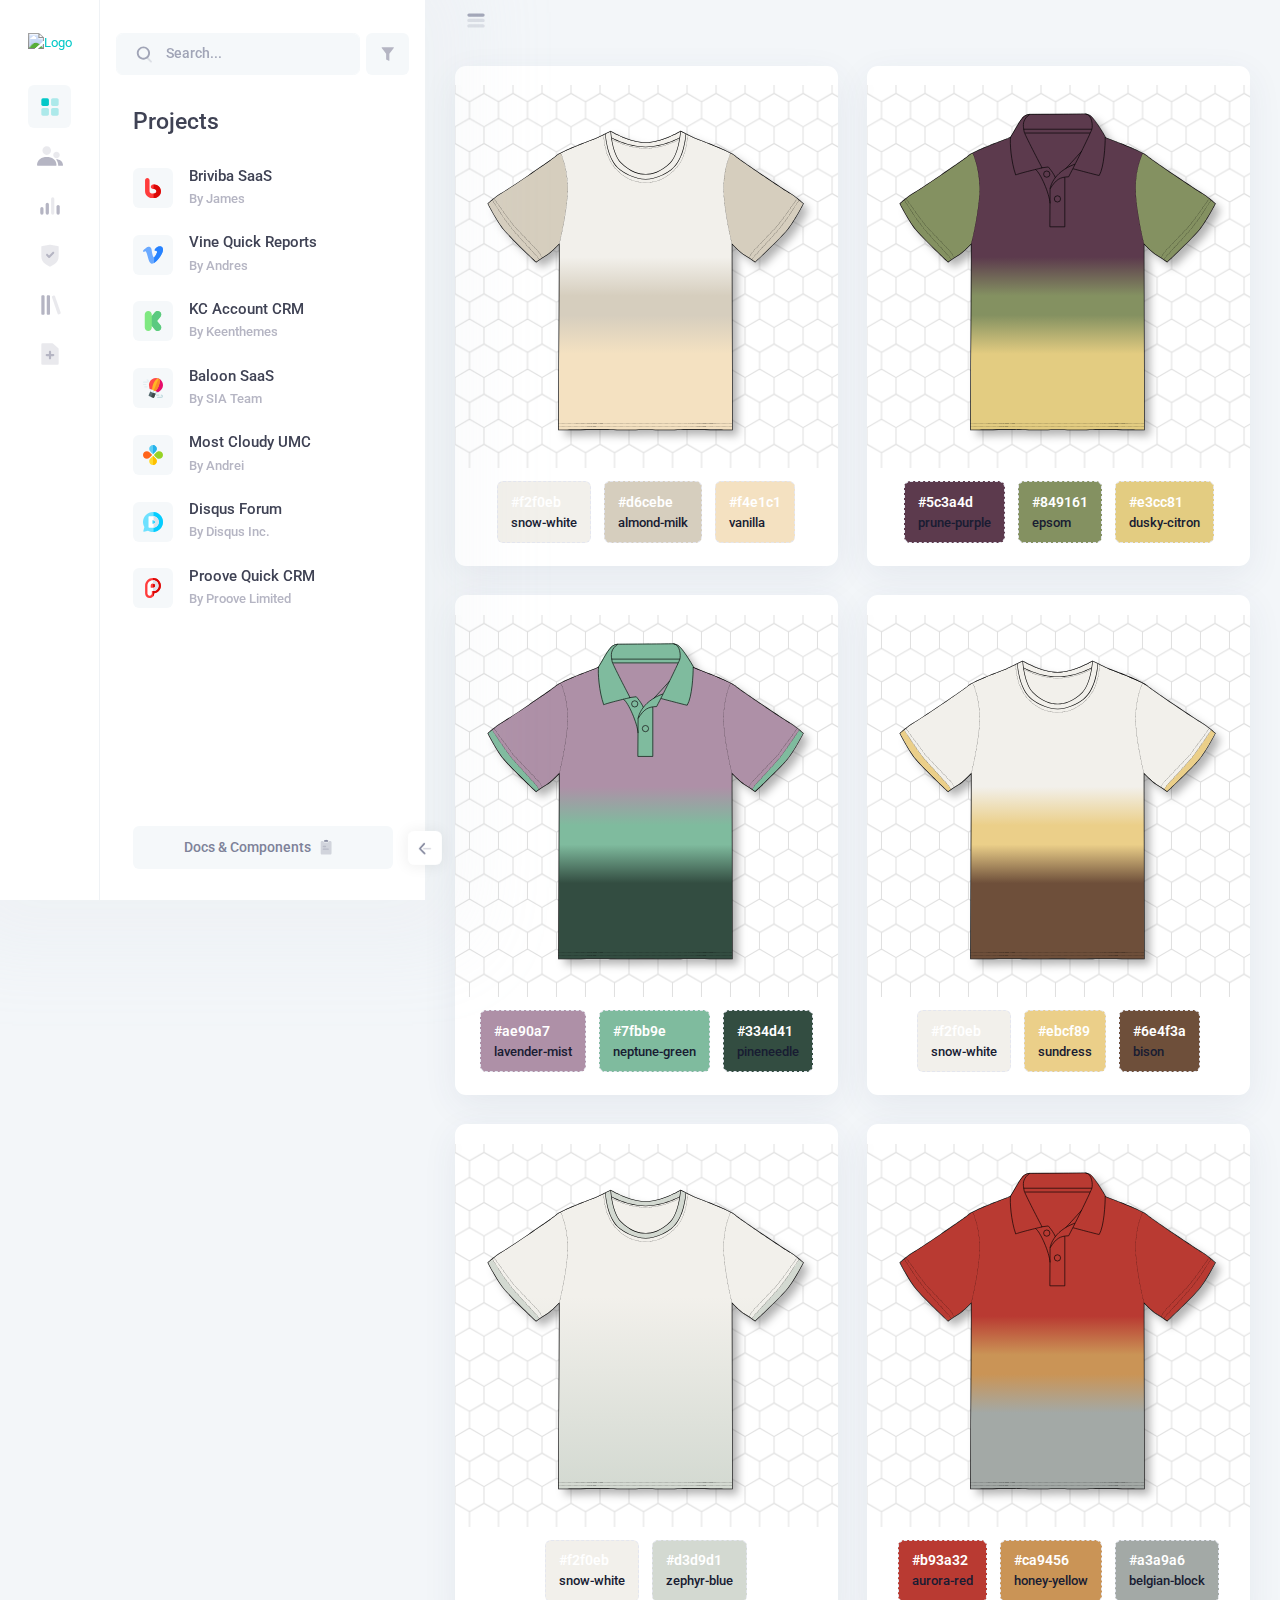
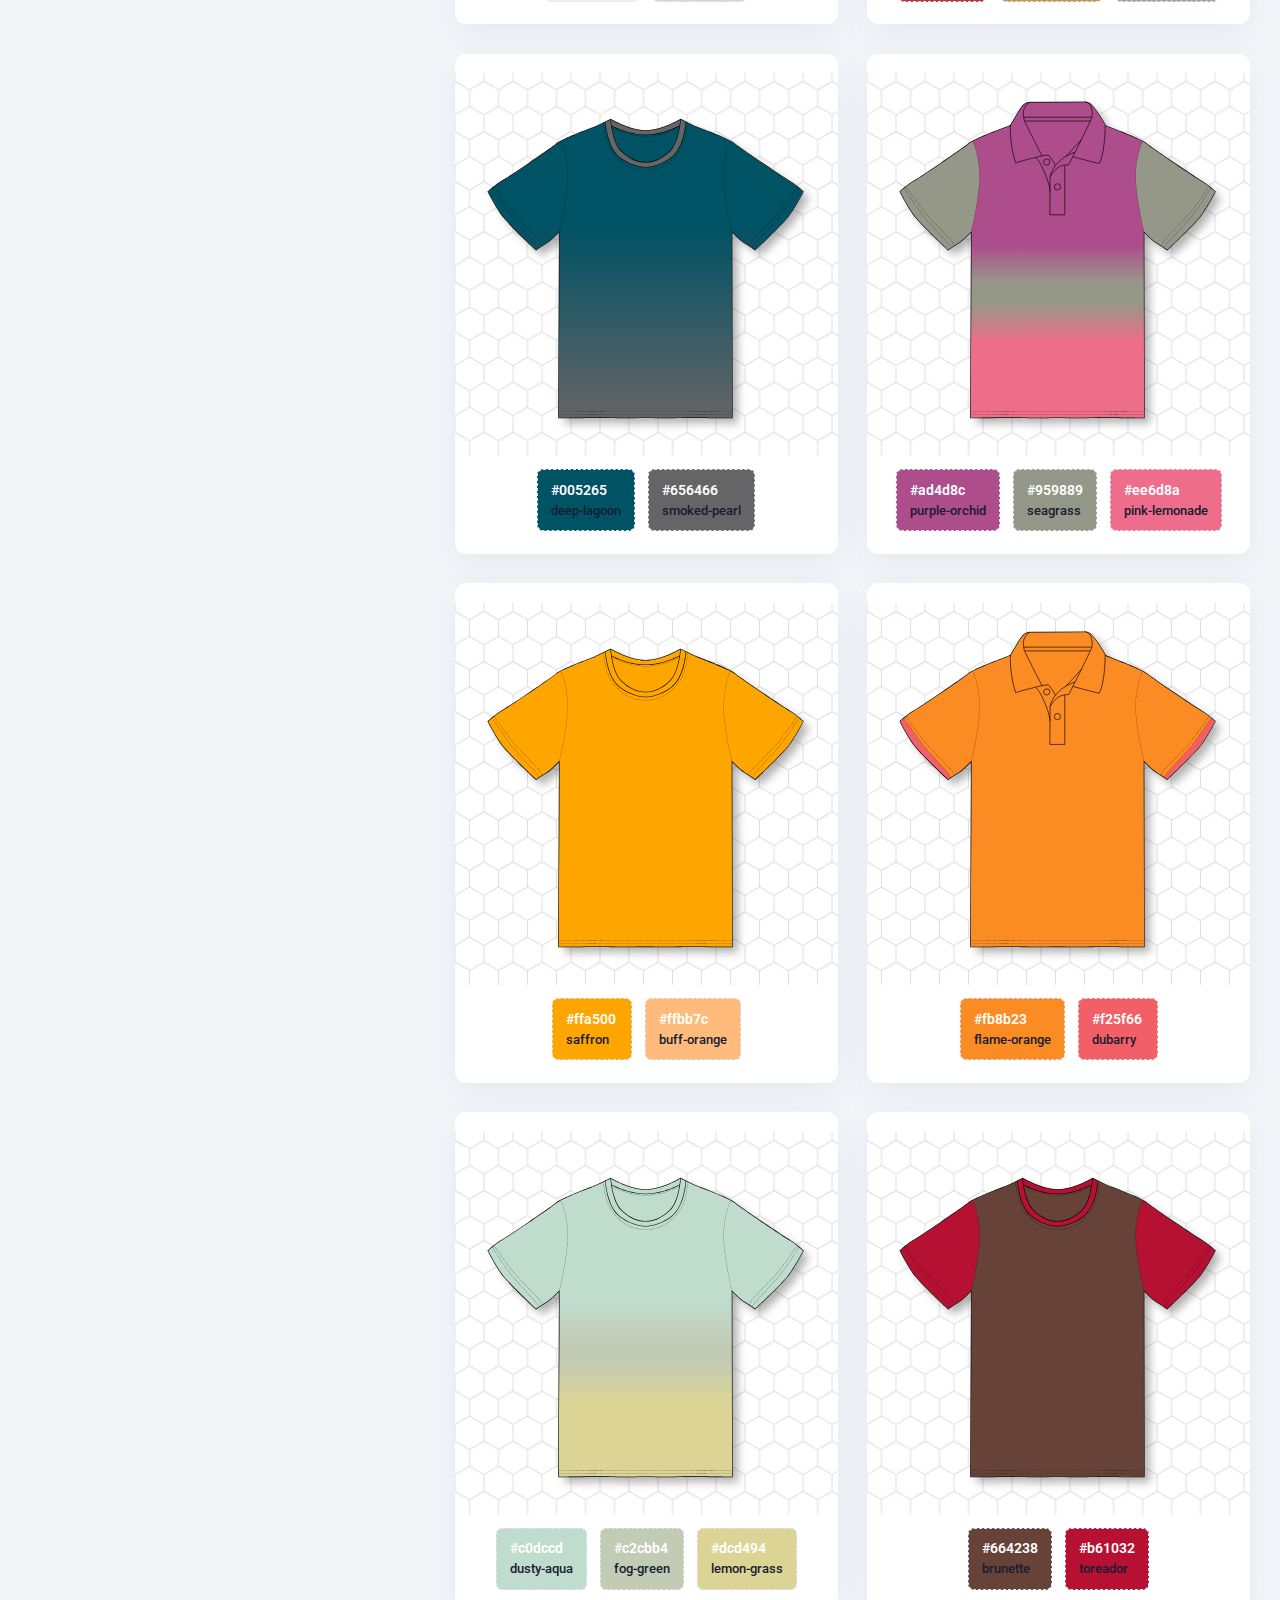
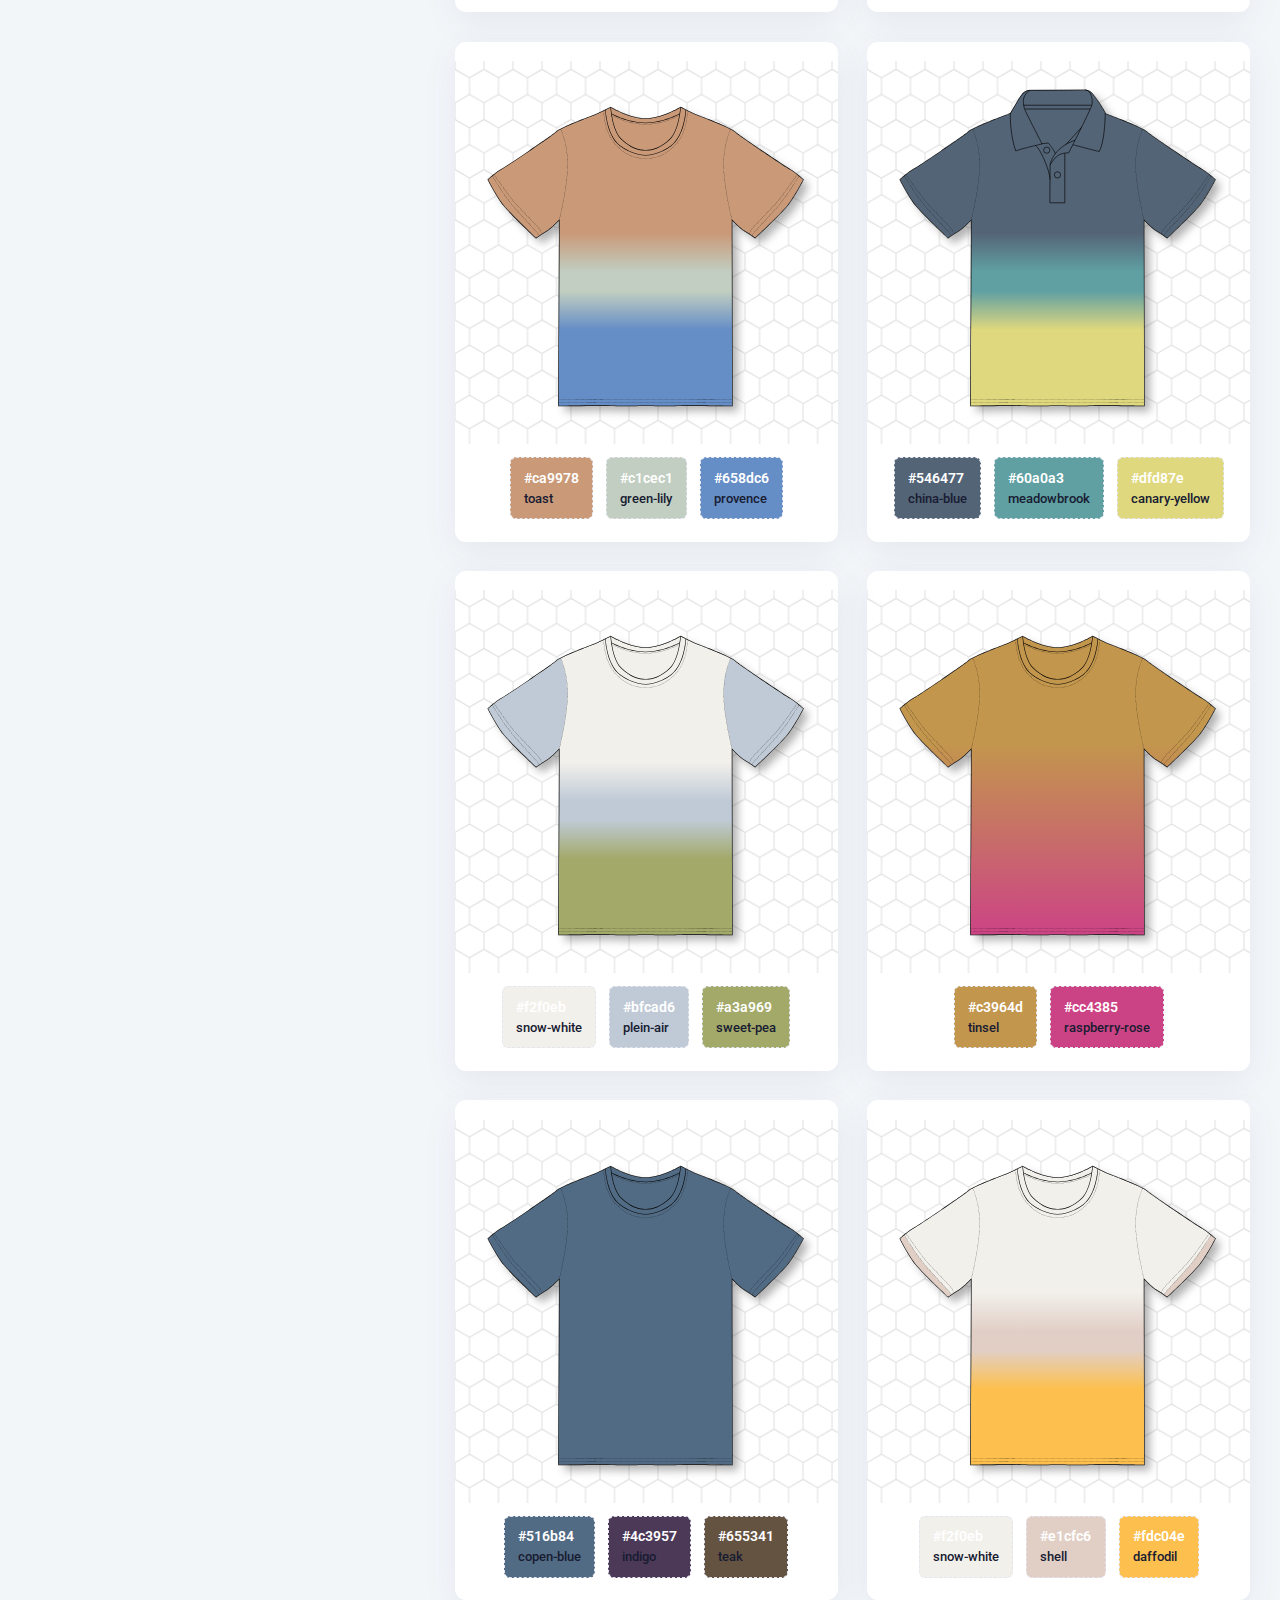
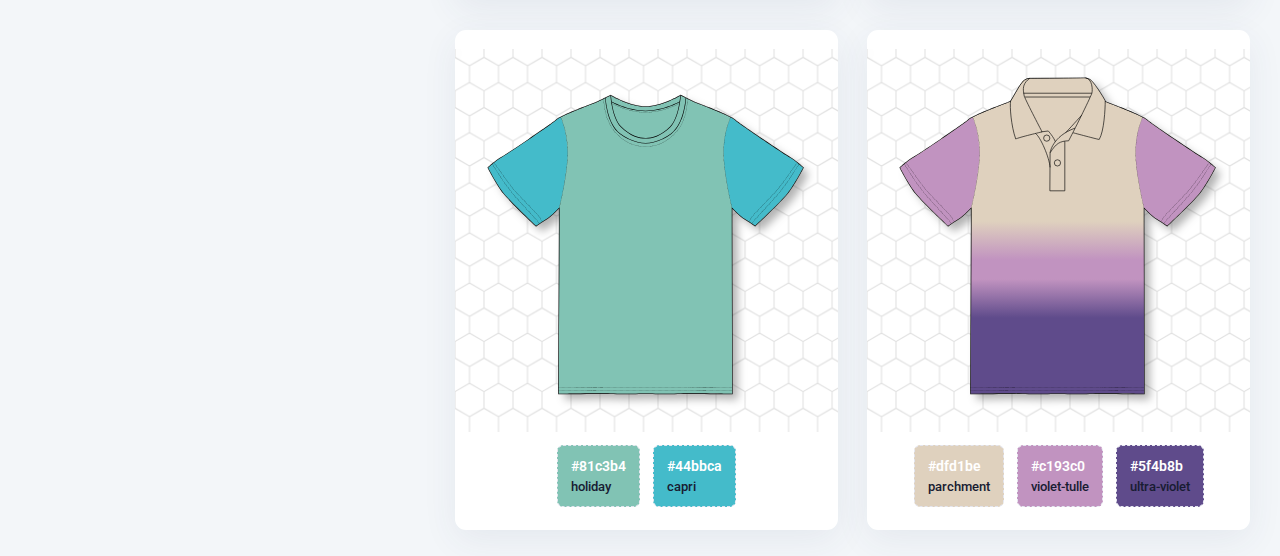
==== commit 7bd7c0b1: "flex" ====
--- a/blue/index.html
+++ b/blue/index.html
@@ -3229,6 +3229,23 @@
 					<div class="content d-flex flex-column flex-column-fluid" id="kt_content">
 						<!--begin::Container-->
 						<div class="container" id="kt_content_container">
+							
+							<!--begin::Aside mobile toggle-->
+							<div class="btn btn-icon btn-active-icon-primary" id="kt_aside_toggle">
+								<!--begin::Svg Icon | path: icons/duotone/Text/Menu.svg-->
+								<span class="svg-icon svg-icon-2x">
+									<svg xmlns="http://www.w3.org/2000/svg" xmlns:xlink="http://www.w3.org/1999/xlink" width="24px" height="24px" viewBox="0 0 24 24" version="1.1">
+										<g stroke="none" stroke-width="1" fill="none" fill-rule="evenodd">
+											<rect x="0" y="0" width="24" height="24" />
+											<rect fill="#000000" x="4" y="5" width="16" height="3" rx="1.5" />
+											<path d="M5.5,15 L18.5,15 C19.3284271,15 20,15.6715729 20,16.5 C20,17.3284271 19.3284271,18 18.5,18 L5.5,18 C4.67157288,18 4,17.3284271 4,16.5 C4,15.6715729 4.67157288,15 5.5,15 Z M5.5,10 L18.5,10 C19.3284271,10 20,10.6715729 20,11.5 C20,12.3284271 19.3284271,13 18.5,13 L5.5,13 C4.67157288,13 4,12.3284271 4,11.5 C4,10.6715729 4.67157288,10 5.5,10 Z" fill="#000000" opacity="0.3" />
+										</g>
+									</svg>
+								</span>
+								<!--end::Svg Icon-->
+							</div>
+							<!--end::Aside mobile toggle-->
+
 							<!--begin::Toolbar-->
 							<div class="d-flex flex-wrap flex-stack pb-7">
 								
--- a/blue/assets/css/main.css
+++ b/blue/assets/css/main.css
@@ -3,30 +3,43 @@
     /*
     border-top: 1px solid #eeeeee;
     border-bottom: 1px solid #eeeeee;
-    */
     --size: 400px;
     width: var(--size);
     height: var(--size);
-    /*
     background-image: url("data:image/svg+xml,<svg id='patternId' width='100%' height='100%' xmlns='http://www.w3.org/2000/svg'><defs><pattern id='a' patternUnits='userSpaceOnUse' width='29' height='50.115' patternTransform='scale(2) rotate(0)'><rect x='0' y='0' width='100%' height='100%' fill='hsla(0,0%,100%,1)'/><path d='M14.498 16.858L0 8.488.002-8.257l14.5-8.374L29-8.26l-.002 16.745zm0 50.06L0 58.548l.002-16.745 14.5-8.373L29 41.8l-.002 16.744zM28.996 41.8l-14.498-8.37.002-16.744L29 8.312l14.498 8.37-.002 16.745zm-29 0l-14.498-8.37.002-16.744L0 8.312l14.498 8.37-.002 16.745z'  stroke-width='1' stroke='hsla(339, 0%, 0%, 0.12)' fill='none'/></pattern></defs><rect width='800%' height='800%' transform='translate(0,0)' fill='url(%23a)'/></svg>");
     */  
+    background-image: url("data:image/svg+xml,<svg id='patternId' width='200%' height='200%' xmlns='http://www.w3.org/2000/svg'><defs><pattern id='a' patternUnits='userSpaceOnUse' width='29' height='50.115' patternTransform='scale(2) rotate(0)'><rect x='0' y='0' width='100%' height='100%' fill='hsla(0,0%,100%,1)'/><path d='M14.498 16.858L0 8.488.002-8.257l14.5-8.374L29-8.26l-.002 16.745zm0 50.06L0 58.548l.002-16.745 14.5-8.373L29 41.8l-.002 16.744zM28.996 41.8l-14.498-8.37.002-16.744L29 8.312l14.498 8.37-.002 16.745zm-29 0l-14.498-8.37.002-16.744L0 8.312l14.498 8.37-.002 16.745z'  stroke-width='1' stroke='hsla(339, 0%, 0%, 0.12)' fill='none'/></pattern></defs><rect width='400%' height='400%' transform='translate(0,0)' fill='url(%23a)'/></svg>");
+
+
+    display: inline-block;
+    height: 0;
+    padding-bottom: 100%;
+    width: 100%;
+    position: relative;
+    overflow: hidden;
 }
 
 
 
 .layer {
-    margin: 0px;
+    margin: 0;
     padding: 0;
-size: 400px;
-display: inline-block;
-width: var(--size);
-height: var(--size);
+    display: block;
+    /*size: 400px;
+    
+    width: var(--size);
+    height: var(--size);*/
 
 
--webkit-mask-size: cover;
-mask-size: cover;
-
-position: absolute;
+    -webkit-mask-size: cover;
+    mask-size: cover;
+    width: 101%;
+    height: 101%;
+    position: absolute;
+    top: -2px;
+    left: -6px;
+    bottom: -2px;
+    right: -2px;
 }
 
 .polo .layer_sombra {
@@ -91,24 +104,35 @@
 
 
 .layer_estampado_frontal {
-    background-image: url(https://monkeds.github.io/images/avengers.png);
-    background-size: 120px 60px;
-    width: 120px;
-    height: 60px;
+    /*background-image: url(https://monkeds.github.io/images/avengers.png);*/
+    background-image: url(https://www.freeiconspng.com/uploads/avengers-icon-7.png);
+
+    
+    background-size: 100% 100%;
+    background-repeat: no-repeat;
+    
+    width: 30%;
+    height: 30%;
+    
     top: 50%;
     left: 50%;
-    margin-top: -80px;
-    margin-left: -56px;
+    margin-top: -17%;
+    margin-left: -15%;
+    
+
 }
 
 .layer_estampado_corazon {
-    background-image: url(https://monkeds.github.io/images/avengers.png);
-    background-size: 40px 14px;
+    /*background-image: url(https://monkeds.github.io/images/avengers.png);*/
+    background-image: url(https://www.freeiconspng.com/uploads/avengers-icon-7.png);
+    background-size: 100% 100%;
+    background-repeat: no-repeat;
     
-    width: 40px;
-    height: 14px;
+    width: 10%;
+    height: 10%;
+    
     top: 50%;
     left: 50%;
-    margin-top: -60px;
-    margin-left: 32px;
+    margin-top: -17%;
+    margin-left: 7%;
 }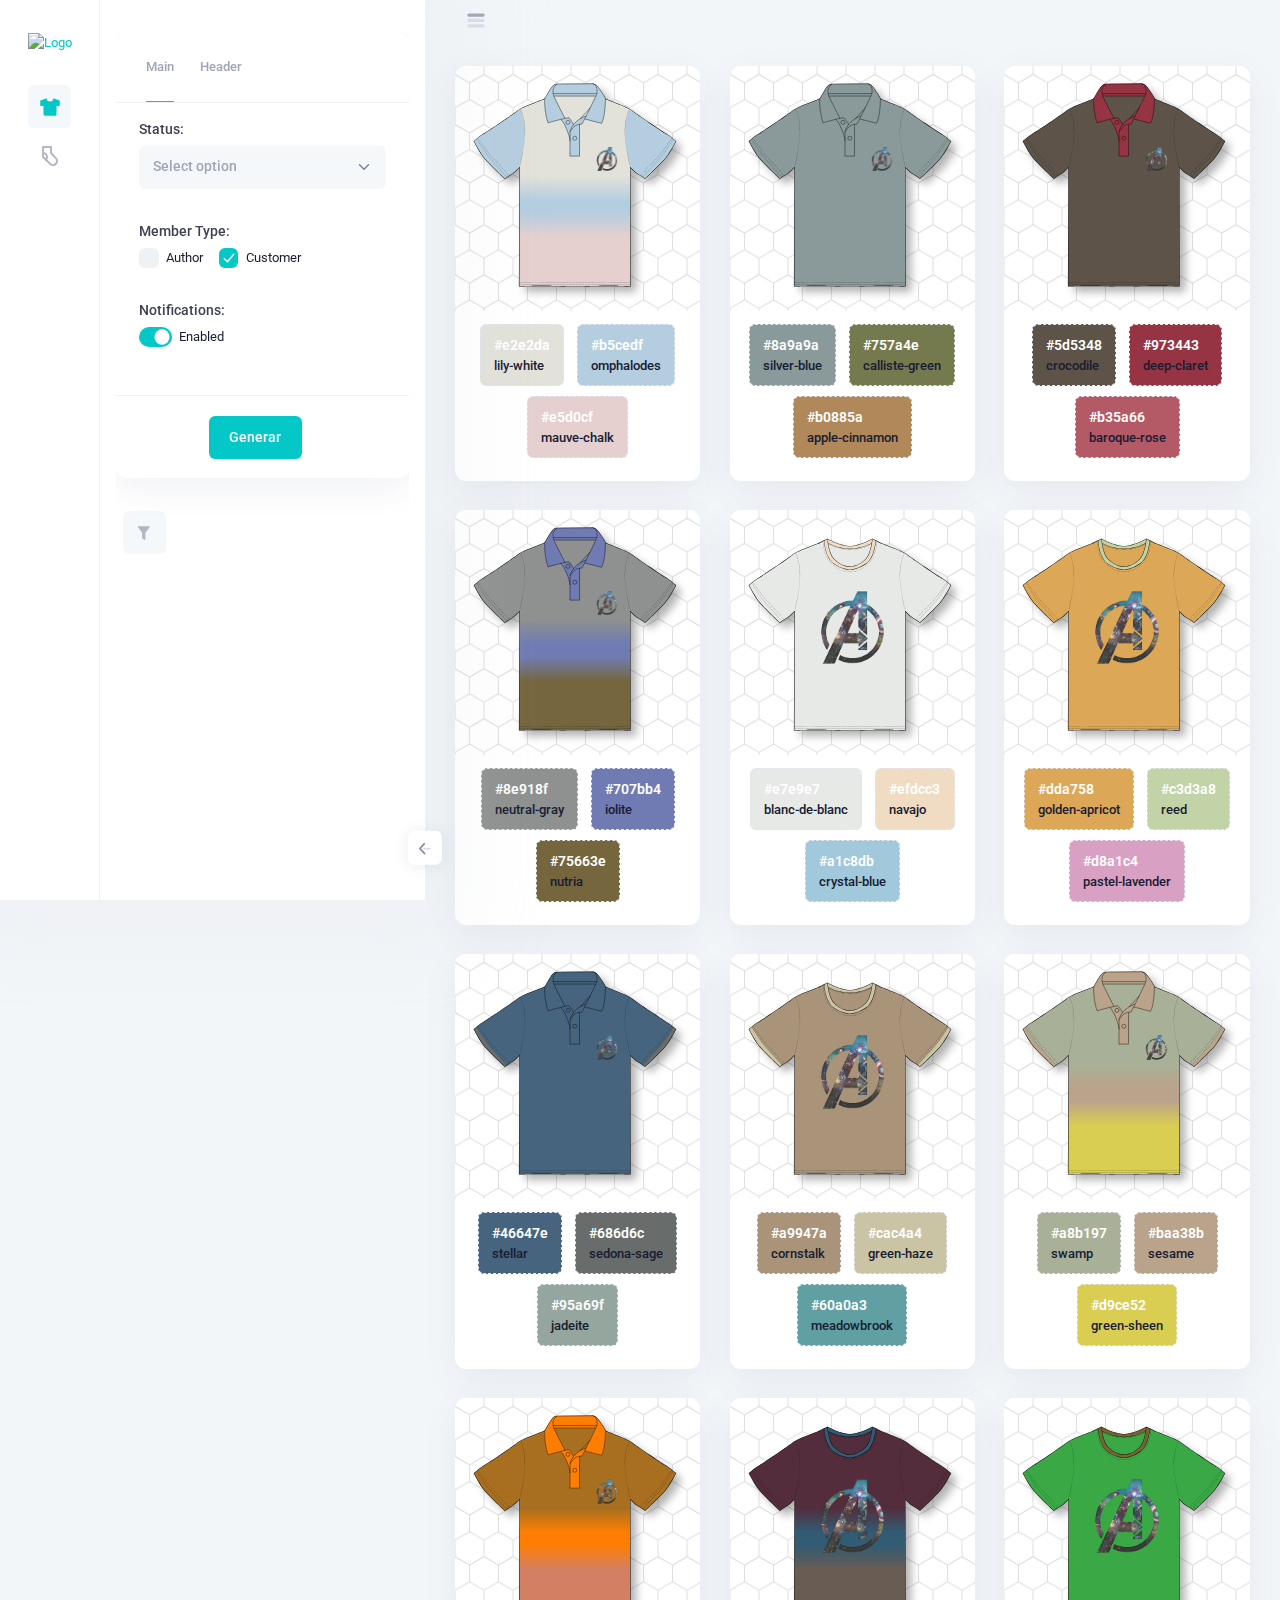
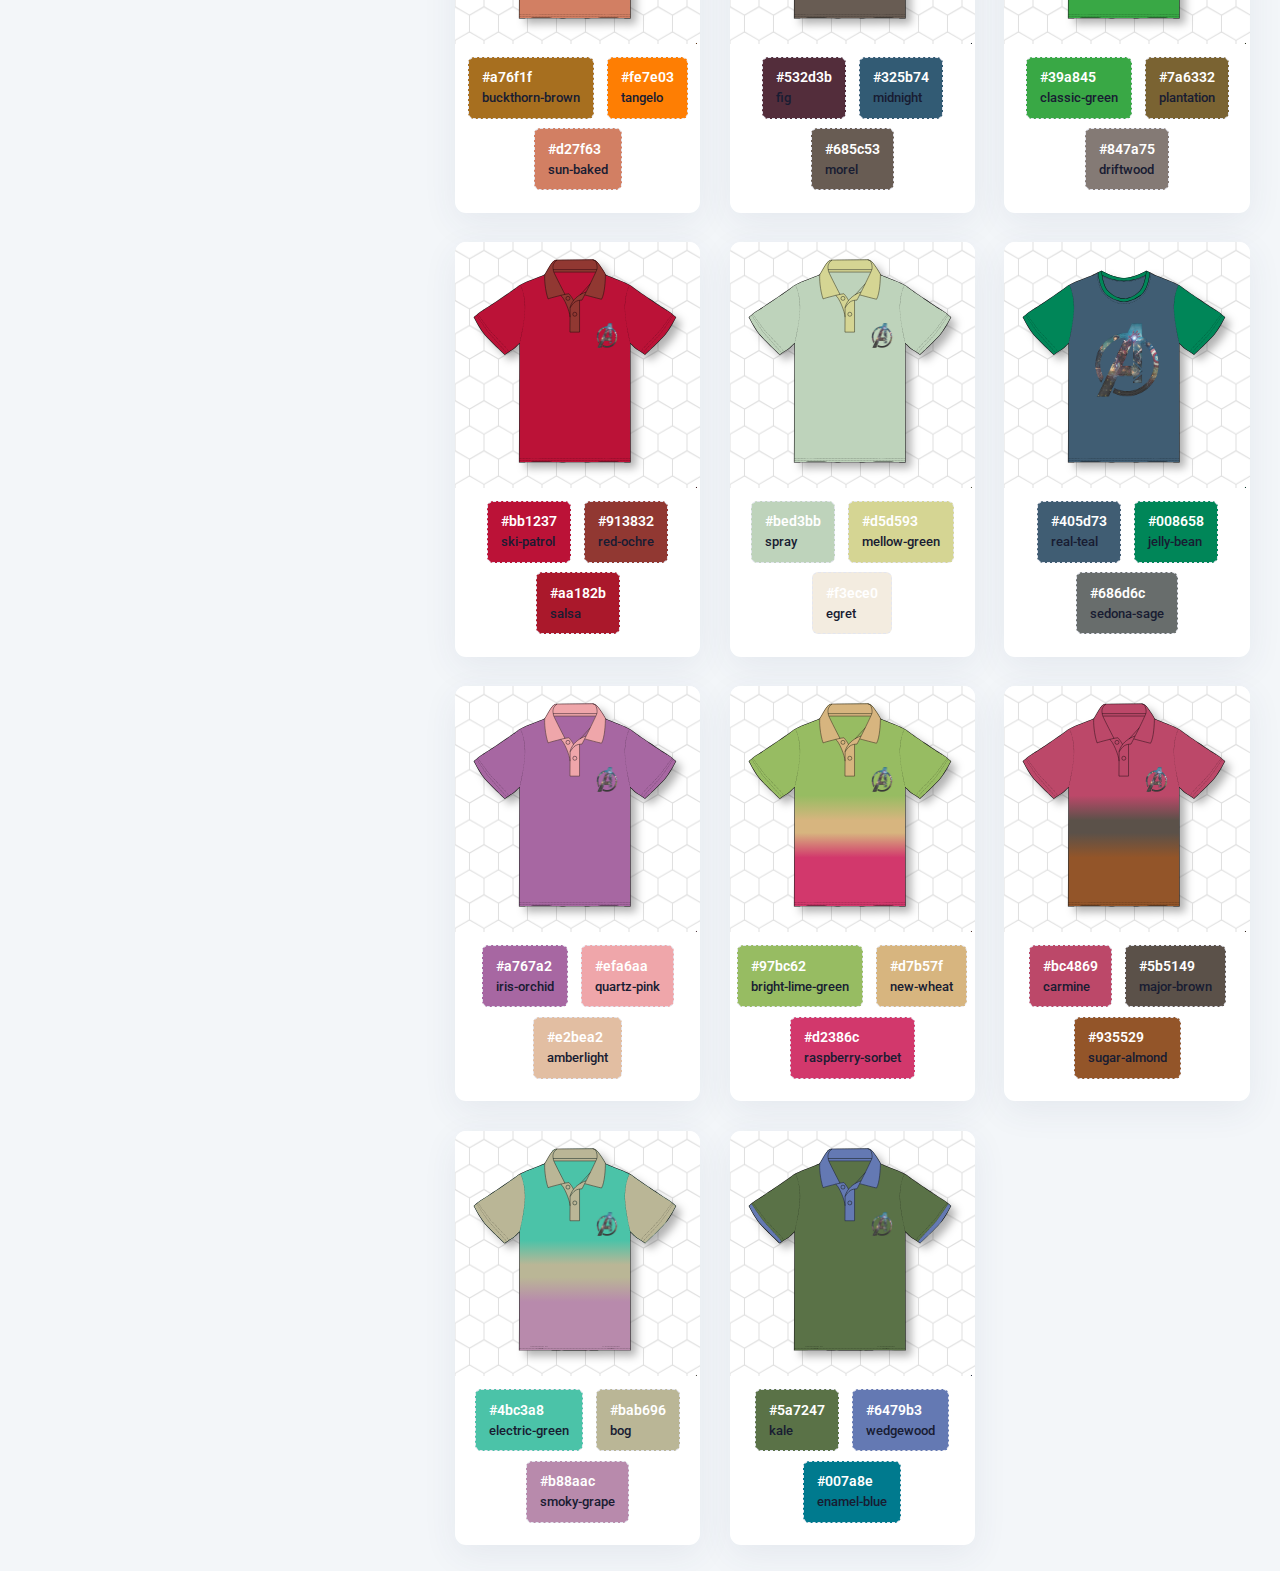
==== commit 1f6a6c4c: "cambio" ====
--- a/blue/index.html
+++ b/blue/index.html
@@ -59,18 +59,14 @@
 								<!--begin::Nav-->
 								<ul class="nav flex-column">
 									<!--begin::Nav item-->
-									<li class="nav-item mb-2" data-bs-toggle="tooltip" data-bs-trigger="hover" data-bs-placement="right" data-bs-dismiss="click" title="Projects">
+									<li class="nav-item mb-2" data-bs-toggle="tooltip" data-bs-trigger="hover" data-bs-placement="right" data-bs-dismiss="click" title="Polo">
 										<!--begin::Nav link-->
 										<a class="nav-link btn btn-icon btn-active-color-primary btn-color-gray-400 btn-active-light active" data-bs-toggle="tab" href="#kt_aside_nav_tab_projects">
 											<!--begin::Svg Icon | path: icons/duotone/Layout/Layout-4-blocks.svg-->
 											<span class="svg-icon svg-icon-2x">
-												<svg xmlns="http://www.w3.org/2000/svg" xmlns:xlink="http://www.w3.org/1999/xlink" width="24px" height="24px" viewBox="0 0 24 24" version="1.1">
-													<g stroke="none" stroke-width="1" fill="none" fill-rule="evenodd">
-														<rect x="0" y="0" width="24" height="24" />
-														<rect fill="#000000" x="4" y="4" width="7" height="7" rx="1.5" />
-														<path d="M5.5,13 L9.5,13 C10.3284271,13 11,13.6715729 11,14.5 L11,18.5 C11,19.3284271 10.3284271,20 9.5,20 L5.5,20 C4.67157288,20 4,19.3284271 4,18.5 L4,14.5 C4,13.6715729 4.67157288,13 5.5,13 Z M14.5,4 L18.5,4 C19.3284271,4 20,4.67157288 20,5.5 L20,9.5 C20,10.3284271 19.3284271,11 18.5,11 L14.5,11 C13.6715729,11 13,10.3284271 13,9.5 L13,5.5 C13,4.67157288 13.6715729,4 14.5,4 Z M14.5,13 L18.5,13 C19.3284271,13 20,13.6715729 20,14.5 L20,18.5 C20,19.3284271 19.3284271,20 18.5,20 L14.5,20 C13.6715729,20 13,19.3284271 13,18.5 L13,14.5 C13,13.6715729 13.6715729,13 14.5,13 Z" fill="#000000" opacity="0.3" />
-													</g>
-												</svg>
+												<svg xmlns="http://www.w3.org/2000/svg" width="24px" height="24px" viewBox="0 0 24 24" version="1.1">
+													<path d="M15 4l6 2v5h-3v8a1 1 0 0 1 -1 1h-10a1 1 0 0 1 -1 -1v-8h-3v-5l6 -2a3 3 0 0 0 6 0" fill="red"></path>
+												 </svg>
 											</span>
 											<!--end::Svg Icon-->
 										</a>
@@ -78,94 +74,14 @@
 									</li>
 									<!--end::Nav item-->
 									<!--begin::Nav item-->
-									<li class="nav-item mb-2" data-bs-toggle="tooltip" data-bs-trigger="hover" data-bs-placement="right" data-bs-dismiss="click" title="Menu">
+									<li class="nav-item mb-2" data-bs-toggle="tooltip" data-bs-trigger="hover" data-bs-placement="right" data-bs-dismiss="click" title="Pantalón">
 										<!--begin::Nav link-->
 										<a class="nav-link btn btn-icon btn-active-color-primary btn-color-gray-400 btn-active-light" data-bs-toggle="tab" href="#kt_aside_nav_tab_menu">
 											<!--begin::Svg Icon | path: icons/duotone/Communication/Group.svg-->
-											<span class="svg-icon svg-icon-2x">
-												<svg xmlns="http://www.w3.org/2000/svg" width="24px" height="24px" viewBox="0 0 24 24" version="1.1">
-													<path d="M18,14 C16.3431458,14 15,12.6568542 15,11 C15,9.34314575 16.3431458,8 18,8 C19.6568542,8 21,9.34314575 21,11 C21,12.6568542 19.6568542,14 18,14 Z M9,11 C6.790861,11 5,9.209139 5,7 C5,4.790861 6.790861,3 9,3 C11.209139,3 13,4.790861 13,7 C13,9.209139 11.209139,11 9,11 Z" fill="#000000" fill-rule="nonzero" opacity="0.3" />
-													<path d="M17.6011961,15.0006174 C21.0077043,15.0378534 23.7891749,16.7601418 23.9984937,20.4 C24.0069246,20.5466056 23.9984937,21 23.4559499,21 L19.6,21 C19.6,18.7490654 18.8562935,16.6718327 17.6011961,15.0006174 Z M0.00065168429,20.1992055 C0.388258525,15.4265159 4.26191235,13 8.98334134,13 C13.7712164,13 17.7048837,15.2931929 17.9979143,20.2 C18.0095879,20.3954741 17.9979143,21 17.2466999,21 C13.541124,21 8.03472472,21 0.727502227,21 C0.476712155,21 -0.0204617505,20.45918 0.00065168429,20.1992055 Z" fill="#000000" fill-rule="nonzero" />
-												</svg>
-											</span>
-											<!--end::Svg Icon-->
-										</a>
-										<!--end::Nav link-->
-									</li>
-									<!--end::Nav item-->
-									<!--begin::Nav item-->
-									<li class="nav-item mb-2" data-bs-toggle="tooltip" data-bs-trigger="hover" data-bs-placement="right" data-bs-dismiss="click" title="Subscription">
-										<!--begin::Nav link-->
-										<a class="nav-link btn btn-icon btn-active-color-primary btn-color-gray-400 btn-active-light" data-bs-toggle="tab" href="#kt_aside_nav_tab_subscription">
-											<!--begin::Svg Icon | path: icons/duotone/Media/Equalizer.svg-->
-											<span class="svg-icon svg-icon-2x">
-												<svg xmlns="http://www.w3.org/2000/svg" xmlns:xlink="http://www.w3.org/1999/xlink" width="24px" height="24px" viewBox="0 0 24 24" version="1.1">
-													<g stroke="none" stroke-width="1" fill="none" fill-rule="evenodd">
-														<rect x="0" y="0" width="24" height="24" />
-														<rect fill="#000000" opacity="0.3" x="13" y="4" width="3" height="16" rx="1.5" />
-														<rect fill="#000000" x="8" y="9" width="3" height="11" rx="1.5" />
-														<rect fill="#000000" x="18" y="11" width="3" height="9" rx="1.5" />
-														<rect fill="#000000" x="3" y="13" width="3" height="7" rx="1.5" />
-													</g>
-												</svg>
-											</span>
-											<!--end::Svg Icon-->
-										</a>
-										<!--end::Nav link-->
-									</li>
-									<!--end::Nav item-->
-									<!--begin::Nav item-->
-									<li class="nav-item mb-2" data-bs-toggle="tooltip" data-bs-trigger="hover" data-bs-placement="right" data-bs-dismiss="click" title="Tasks">
-										<!--begin::Nav link-->
-										<a class="nav-link btn btn-icon btn-active-color-primary btn-color-gray-400 btn-active-light" data-bs-toggle="tab" href="#kt_aside_nav_tab_tasks">
-											<!--begin::Svg Icon | path: icons/duotone/General/Shield-check.svg-->
-											<span class="svg-icon svg-icon-2x">
-												<svg xmlns="http://www.w3.org/2000/svg" xmlns:xlink="http://www.w3.org/1999/xlink" width="24px" height="24px" viewBox="0 0 24 24" version="1.1">
-													<g stroke="none" stroke-width="1" fill="none" fill-rule="evenodd">
-														<rect x="0" y="0" width="24" height="24" />
-														<path d="M4,4 L11.6314229,2.5691082 C11.8750185,2.52343403 12.1249815,2.52343403 12.3685771,2.5691082 L20,4 L20,13.2830094 C20,16.2173861 18.4883464,18.9447835 16,20.5 L12.5299989,22.6687507 C12.2057287,22.8714196 11.7942713,22.8714196 11.4700011,22.6687507 L8,20.5 C5.51165358,18.9447835 4,16.2173861 4,13.2830094 L4,4 Z" fill="#000000" opacity="0.3" />
-														<path d="M11.1750002,14.75 C10.9354169,14.75 10.6958335,14.6541667 10.5041669,14.4625 L8.58750019,12.5458333 C8.20416686,12.1625 8.20416686,11.5875 8.58750019,11.2041667 C8.97083352,10.8208333 9.59375019,10.8208333 9.92916686,11.2041667 L11.1750002,12.45 L14.3375002,9.2875 C14.7208335,8.90416667 15.2958335,8.90416667 15.6791669,9.2875 C16.0625002,9.67083333 16.0625002,10.2458333 15.6791669,10.6291667 L11.8458335,14.4625 C11.6541669,14.6541667 11.4145835,14.75 11.1750002,14.75 Z" fill="#000000" />
-													</g>
-												</svg>
-											</span>
-											<!--end::Svg Icon-->
-										</a>
-										<!--end::Nav link-->
-									</li>
-									<!--end::Nav item-->
-									<!--begin::Nav item-->
-									<li class="nav-item mb-2" data-bs-toggle="tooltip" data-bs-trigger="hover" data-bs-placement="right" data-bs-dismiss="click" title="Notifications">
-										<!--begin::Nav link-->
-										<a class="nav-link btn btn-icon btn-active-color-primary btn-color-gray-400 btn-active-light" data-bs-toggle="tab" href="#kt_aside_nav_tab_notifications">
-											<!--begin::Svg Icon | path: icons/duotone/Home/Library.svg-->
-											<span class="svg-icon svg-icon-2x">
-												<svg xmlns="http://www.w3.org/2000/svg" xmlns:xlink="http://www.w3.org/1999/xlink" width="24px" height="24px" viewBox="0 0 24 24" version="1.1">
-													<g stroke="none" stroke-width="1" fill="none" fill-rule="evenodd">
-														<rect x="0" y="0" width="24" height="24" />
-														<path d="M5,3 L6,3 C6.55228475,3 7,3.44771525 7,4 L7,20 C7,20.5522847 6.55228475,21 6,21 L5,21 C4.44771525,21 4,20.5522847 4,20 L4,4 C4,3.44771525 4.44771525,3 5,3 Z M10,3 L11,3 C11.5522847,3 12,3.44771525 12,4 L12,20 C12,20.5522847 11.5522847,21 11,21 L10,21 C9.44771525,21 9,20.5522847 9,20 L9,4 C9,3.44771525 9.44771525,3 10,3 Z" fill="#000000" />
-														<rect fill="#000000" opacity="0.3" transform="translate(17.825568, 11.945519) rotate(-19.000000) translate(-17.825568, -11.945519)" x="16.3255682" y="2.94551858" width="3" height="18" rx="1" />
-													</g>
-												</svg>
-											</span>
-											<!--end::Svg Icon-->
-										</a>
-										<!--end::Nav link-->
-									</li>
-									<!--end::Nav item-->
-									<!--begin::Nav item-->
-									<li class="nav-item mb-2" data-bs-toggle="tooltip" data-bs-trigger="hover" data-bs-placement="right" data-bs-dismiss="click" title="Authors">
-										<!--begin::Nav link-->
-										<a class="nav-link btn btn-icon btn-active-color-primary btn-color-gray-400 btn-active-light" data-bs-toggle="tab" href="#kt_aside_nav_tab_authors">
-											<!--begin::Svg Icon | path: icons/duotone/Files/File-Plus.svg-->
-											<span class="svg-icon svg-icon-2x">
-												<svg xmlns="http://www.w3.org/2000/svg" xmlns:xlink="http://www.w3.org/1999/xlink" width="24px" height="24px" viewBox="0 0 24 24" version="1.1">
-													<g stroke="none" stroke-width="1" fill="none" fill-rule="evenodd">
-														<polygon points="0 0 24 0 24 24 0 24" />
-														<path d="M5.85714286,2 L13.7364114,2 C14.0910962,2 14.4343066,2.12568431 14.7051108,2.35473959 L19.4686994,6.3839416 C19.8056532,6.66894833 20,7.08787823 20,7.52920201 L20,20.0833333 C20,21.8738751 19.9795521,22 18.1428571,22 L5.85714286,22 C4.02044787,22 4,21.8738751 4,20.0833333 L4,3.91666667 C4,2.12612489 4.02044787,2 5.85714286,2 Z" fill="#000000" fill-rule="nonzero" opacity="0.3" />
-														<path d="M11,14 L9,14 C8.44771525,14 8,13.5522847 8,13 C8,12.4477153 8.44771525,12 9,12 L11,12 L11,10 C11,9.44771525 11.4477153,9 12,9 C12.5522847,9 13,9.44771525 13,10 L13,12 L15,12 C15.5522847,12 16,12.4477153 16,13 C16,13.5522847 15.5522847,14 15,14 L13,14 L13,16 C13,16.5522847 12.5522847,17 12,17 C11.4477153,17 11,16.5522847 11,16 L11,14 Z" fill="#000000" />
-													</g>
-												</svg>
-											</span>
+											<svg xmlns="http://www.w3.org/2000/svg" class="icon icon-tabler icon-tabler-sock" width="24" height="24" viewBox="0 0 24 24" stroke-width="2" stroke="currentColor" fill="none" stroke-linecap="round" stroke-linejoin="round">
+												<path d="M13 3v6l4.798 5.142a4 4 0 0 1 -5.441 5.86l-6.736 -6.41a2 2 0 0 1 -.621 -1.451v-9.141h8z" fill="none"></path>
+												<path d="M7.895 15.768c.708 -.721 1.105 -1.677 1.105 -2.768a4 4 0 0 0 -4 -4" fill="none"></path>
+											 </svg>
 											<!--end::Svg Icon-->
 										</a>
 										<!--end::Nav link-->
@@ -192,759 +108,144 @@
 										<div class="tab-pane fade active show" id="kt_aside_nav_tab_projects" role="tabpanel">
 											<!--begin::Wrapper-->
 											<div class="m-0">
-												<!--begin::Toolbar-->
-												<div class="d-flex mb-10">
-													<!--begin::Search-->
-													<div id="kt_header_search" class="d-flex align-items-center w-lg-400px" data-kt-search-keypress="true" data-kt-search-min-length="2" data-kt-search-enter="enter" data-kt-search-layout="menu" data-kt-menu-trigger="auto" data-kt-menu-permanent="true" data-kt-menu-placement="bottom-start" data-kt-menu-flip="bottom">
+												
+												<!--begin::Projectsxxxxxxx-->
+												<div class="m-0 mb-10">
+													<div class="card">
+														<!--begin::Header-->
+														<div class="card-header card-header-stretch overflow-auto">
+															<ul class="nav nav-stretch nav-line-tabs fw-bold border-transparent flex-nowrap" role="tablist" id="kt_layout_builder_tabs">
+																<li class="nav-item">
+																	<a class="nav-link active" data-bs-toggle="tab" href="#kt_builder_main" role="tab">Main</a>
+																</li>
+																<li class="nav-item">
+																	<a class="nav-link" data-bs-toggle="tab" href="#kt_builder_header" role="tab">Header</a>
+																</li>
+															</ul>
+														</div>
+														<!--end::Header-->
 														<!--begin::Form-->
-														<form data-kt-search-element="form" class="w-100 position-relative mb-5 mb-lg-0" autocomplete="off">
-															<!--begin::Hidden input(Added to disable form autocomplete)-->
-															<input type="hidden" />
-															<!--end::Hidden input-->
-															<!--begin::Icon-->
-															<!--begin::Svg Icon | path: icons/duotone/General/Search.svg-->
-															<span class="svg-icon svg-icon-2 svg-icon-lg-1 svg-icon-gray-500 position-absolute top-50 translate-middle-y ms-5">
-																<svg xmlns="http://www.w3.org/2000/svg" xmlns:xlink="http://www.w3.org/1999/xlink" width="24px" height="24px" viewBox="0 0 24 24" version="1.1">
-																	<g stroke="none" stroke-width="1" fill="none" fill-rule="evenodd">
-																		<rect x="0" y="0" width="24" height="24" />
-																		<path d="M14.2928932,16.7071068 C13.9023689,16.3165825 13.9023689,15.6834175 14.2928932,15.2928932 C14.6834175,14.9023689 15.3165825,14.9023689 15.7071068,15.2928932 L19.7071068,19.2928932 C20.0976311,19.6834175 20.0976311,20.3165825 19.7071068,20.7071068 C19.3165825,21.0976311 18.6834175,21.0976311 18.2928932,20.7071068 L14.2928932,16.7071068 Z" fill="#000000" fill-rule="nonzero" opacity="0.3" />
-																		<path d="M11,16 C13.7614237,16 16,13.7614237 16,11 C16,8.23857625 13.7614237,6 11,6 C8.23857625,6 6,8.23857625 6,11 C6,13.7614237 8.23857625,16 11,16 Z M11,18 C7.13400675,18 4,14.8659932 4,11 C4,7.13400675 7.13400675,4 11,4 C14.8659932,4 18,7.13400675 18,11 C18,14.8659932 14.8659932,18 11,18 Z" fill="#000000" fill-rule="nonzero" />
-																	</g>
-																</svg>
-															</span>
-															<!--end::Svg Icon-->
-															<!--end::Icon-->
-															<!--begin::Input-->
-															<input type="text" class="form-control form-control-solid ps-15" name="search" value="" placeholder="Search..." data-kt-search-element="input" />
-															<!--end::Input-->
-															<!--begin::Spinner-->
-															<span class="position-absolute top-50 end-0 translate-middle-y lh-0 d-none me-5" data-kt-search-element="spinner">
-																<span class="spinner-border h-15px w-15px align-middle text-gray-400"></span>
-															</span>
-															<!--end::Spinner-->
-															<!--begin::Reset-->
-															<span class="btn btn-flush btn-active-color-primary position-absolute top-50 end-0 translate-middle-y lh-0 d-none me-4" data-kt-search-element="clear">
-																<!--begin::Svg Icon | path: icons/duotone/Navigation/Close.svg-->
-																<span class="svg-icon svg-icon-2 svg-icon-lg-1 me-0">
-																	<svg xmlns="http://www.w3.org/2000/svg" xmlns:xlink="http://www.w3.org/1999/xlink" width="24px" height="24px" viewBox="0 0 24 24" version="1.1">
-																		<g transform="translate(12.000000, 12.000000) rotate(-45.000000) translate(-12.000000, -12.000000) translate(4.000000, 4.000000)" fill="#000000">
-																			<rect fill="#000000" x="0" y="7" width="16" height="2" rx="1" />
-																			<rect fill="#000000" opacity="0.5" transform="translate(8.000000, 8.000000) rotate(-270.000000) translate(-8.000000, -8.000000)" x="0" y="7" width="16" height="2" rx="1" />
-																		</g>
-																	</svg>
-																</span>
-																<!--end::Svg Icon-->
-															</span>
-															<!--end::Reset-->
+														<form class="form" method="POST" id="kt_layout_builder_form" action="/metronic8/demo3/index.php">
+															<!--begin::Body-->
+															<div class="card-body" style="padding: 0;">
+																<div class="tab-content ">
+																	<div class="tab-pane active" id="kt_builder_main">
+																		<!--begin::Form-->
+																		<div class="px-7 py-5">
+																			<!--begin::Input group-->
+																			<div class="mb-10">
+																				<!--begin::Label-->
+																				<label class="form-label fw-bold">Status:</label>
+																				<!--end::Label-->
+																				<!--begin::Input-->
+																				<div>
+																					<select class="form-select form-select-solid" data-kt-select2="true" data-placeholder="Select option" data-allow-clear="true">
+																						<option></option>
+																						<option value="1">Approved</option>
+																						<option value="2">Pending</option>
+																						<option value="2">In Process</option>
+																						<option value="2">Rejected</option>
+																					</select>
+																				</div>
+																				<!--end::Input-->
+																			</div>
+																			<!--end::Input group-->
+																			<!--begin::Input group-->
+																			<div class="mb-10">
+																				<!--begin::Label-->
+																				<label class="form-label fw-bold">Member Type:</label>
+																				<!--end::Label-->
+																				<!--begin::Options-->
+																				<div class="d-flex">
+																					<!--begin::Options-->
+																					<label class="form-check form-check-sm form-check-custom form-check-solid me-5">
+																						<input class="form-check-input" type="checkbox" value="1" />
+																						<span class="form-check-label">Author</span>
+																					</label>
+																					<!--end::Options-->
+																					<!--begin::Options-->
+																					<label class="form-check form-check-sm form-check-custom form-check-solid">
+																						<input class="form-check-input" type="checkbox" value="2" checked="checked" />
+																						<span class="form-check-label">Customer</span>
+																					</label>
+																					<!--end::Options-->
+																				</div>
+																				<!--end::Options-->
+																			</div>
+																			<!--end::Input group-->
+																			<!--begin::Input group-->
+																			<div class="mb-10">
+																				<!--begin::Label-->
+																				<label class="form-label fw-bold">Notifications:</label>
+																				<!--end::Label-->
+																				<!--begin::Switch-->
+																				<div class="form-check form-switch form-switch-sm form-check-custom form-check-solid">
+																					<input class="form-check-input" type="checkbox" value="" name="notifications" checked="checked" />
+																					<label class="form-check-label">Enabled</label>
+																				</div>
+																				<!--end::Switch-->
+																			</div>
+																			<!--end::Input group-->
+																		</div>
+																		<!--end::Form-->
+																	</div>
+																	<div class="tab-pane" id="kt_builder_header">
+																		<div class="row mb-10">
+																			<label class="col-lg-3 col-form-label text-lg-end">Fixed Header:</label>
+																			<div class="col-lg-9 col-xl-4">
+																				<input type="hidden" name="layout-builder[layout][header][fixed][desktop]" value="false">
+																				<input type="hidden" name="layout-builder[layout][header][fixed][tablet-and-mobile]" value="false">
+																				<label class="form-check form-check-custom form-check-solid form-switch mb-5">
+																					<input class="form-check-input" type="checkbox" name="layout-builder[layout][header][fixed][desktop]" value="true" checked="checked">
+																					<span class="form-check-label text-muted">Desktop</span>
+																				</label>
+																				<label class="form-check form-check-custom form-check-solid form-switch mb-3">
+																					<input class="form-check-input" type="checkbox" name="layout-builder[layout][header][fixed][tablet-and-mobile]" value="true" checked="checked">
+																					<span class="form-check-label text-muted">Tablet &amp; Mobile</span>
+																				</label>
+																				<div class="form-text text-muted">Enable fixed header</div>
+																			</div>
+																		</div>
+																		<div class="row mb-10">
+																			<label class="col-lg-3 col-form-label text-lg-end">Width:</label>
+																			<div class="col-lg-9 col-xl-4">
+																				<select class="form-select form-select-solid select2-hidden-accessible" name="layout-builder[layout][header][width]" data-control="select2" data-hide-search="true" data-select2-id="select2-data-14-vfa3" tabindex="-1" aria-hidden="true">
+																					<option value="fluid">Fluid</option>
+																					<option value="fixed" selected="selected" data-select2-id="select2-data-16-wmqv">Fixed</option>
+																				</select><span class="select2 select2-container select2-container--bootstrap5" dir="ltr" data-select2-id="select2-data-15-owvr" style="width: 100%;"><span class="selection"><span class="select2-selection select2-selection--single form-select form-select-solid" role="combobox" aria-haspopup="true" aria-expanded="false" tabindex="0" aria-disabled="false" aria-labelledby="select2-layout-builderlayoutheaderwidth-mf-container" aria-controls="select2-layout-builderlayoutheaderwidth-mf-container"><span class="select2-selection__rendered" id="select2-layout-builderlayoutheaderwidth-mf-container" role="textbox" aria-readonly="true" title="Fixed">Fixed</span><span class="select2-selection__arrow" role="presentation"><b role="presentation"></b></span></span></span><span class="dropdown-wrapper" aria-hidden="true"></span></span>
+																				<div class="form-text text-muted">Select header width type.</div>
+																			</div>
+																		</div>
+																	</div>
+																</div>
+															</div>
+															<!--end::Body-->
+															<!--begin::Footer-->
+															<div class="card-footer py-6">
+																<div class="row">
+																	<div class="col-lg-3"></div>
+																	<div class="col-lg-9">
+																		<input type="hidden" id="kt_layout_builder_tab" name="layout-builder[tab]" value="kt_builder_main">
+																		<input type="hidden" id="kt_layout_builder_action" name="layout-builder[action]">
+																		<button type="button" id="kt_layout_builder_preview" class="btn btn-primary me-2">
+																			<span class="indicator-label">Generar</span>
+																			<span class="indicator-progress">Please wait... 
+																			<span class="spinner-border spinner-border-sm align-middle ms-2"></span></span>
+																		</button>
+																		
+																	</div>
+																</div>
+															</div>
+															<!--end::Footer-->
 														</form>
 														<!--end::Form-->
-														<!--begin::Menu-->
-														<div data-kt-search-element="content" class="menu menu-sub menu-sub-dropdown w-300px w-md-350px py-7 px-7 overflow-hidden">
-															<!--begin::Wrapper-->
-															<div data-kt-search-element="wrapper">
-																<!--begin::Recently viewed-->
-																<div data-kt-search-element="results" class="d-none">
-																	<!--begin::Items-->
-																	<div class="scroll-y mh-200px mh-lg-350px">
-																		<!--begin::Category title-->
-																		<h3 class="fs-5 text-muted m-0 pb-5" data-kt-search-element="category-title">Users</h3>
-																		<!--end::Category title-->
-																		<!--begin::Item-->
-																		<a href="#" class="d-flex text-dark text-hover-primary align-items-center mb-5">
-																			<!--begin::Symbol-->
-																			<div class="symbol symbol-40px me-4">
-																				<img src="assets/media/avatars/150-1.jpg" alt="" />
-																			</div>
-																			<!--end::Symbol-->
-																			<!--begin::Title-->
-																			<div class="d-flex flex-column justify-content-start fw-bold">
-																				<span class="fs-6 fw-bold">Karina Clark</span>
-																				<span class="fs-7 fw-bold text-muted">Marketing Manager</span>
-																			</div>
-																			<!--end::Title-->
-																		</a>
-																		<!--end::Item-->
-																		<!--begin::Item-->
-																		<a href="#" class="d-flex text-dark text-hover-primary align-items-center mb-5">
-																			<!--begin::Symbol-->
-																			<div class="symbol symbol-40px me-4">
-																				<img src="assets/media/avatars/150-3.jpg" alt="" />
-																			</div>
-																			<!--end::Symbol-->
-																			<!--begin::Title-->
-																			<div class="d-flex flex-column justify-content-start fw-bold">
-																				<span class="fs-6 fw-bold">Olivia Bold</span>
-																				<span class="fs-7 fw-bold text-muted">Software Engineer</span>
-																			</div>
-																			<!--end::Title-->
-																		</a>
-																		<!--end::Item-->
-																		<!--begin::Item-->
-																		<a href="#" class="d-flex text-dark text-hover-primary align-items-center mb-5">
-																			<!--begin::Symbol-->
-																			<div class="symbol symbol-40px me-4">
-																				<img src="assets/media/avatars/150-8.jpg" alt="" />
-																			</div>
-																			<!--end::Symbol-->
-																			<!--begin::Title-->
-																			<div class="d-flex flex-column justify-content-start fw-bold">
-																				<span class="fs-6 fw-bold">Ana Clark</span>
-																				<span class="fs-7 fw-bold text-muted">UI/UX Designer</span>
-																			</div>
-																			<!--end::Title-->
-																		</a>
-																		<!--end::Item-->
-																		<!--begin::Item-->
-																		<a href="#" class="d-flex text-dark text-hover-primary align-items-center mb-5">
-																			<!--begin::Symbol-->
-																			<div class="symbol symbol-40px me-4">
-																				<img src="assets/media/avatars/150-11.jpg" alt="" />
-																			</div>
-																			<!--end::Symbol-->
-																			<!--begin::Title-->
-																			<div class="d-flex flex-column justify-content-start fw-bold">
-																				<span class="fs-6 fw-bold">Nick Pitola</span>
-																				<span class="fs-7 fw-bold text-muted">Art Director</span>
-																			</div>
-																			<!--end::Title-->
-																		</a>
-																		<!--end::Item-->
-																		<!--begin::Item-->
-																		<a href="#" class="d-flex text-dark text-hover-primary align-items-center mb-5">
-																			<!--begin::Symbol-->
-																			<div class="symbol symbol-40px me-4">
-																				<img src="assets/media/avatars/150-12.jpg" alt="" />
-																			</div>
-																			<!--end::Symbol-->
-																			<!--begin::Title-->
-																			<div class="d-flex flex-column justify-content-start fw-bold">
-																				<span class="fs-6 fw-bold">Edward Kulnic</span>
-																				<span class="fs-7 fw-bold text-muted">System Administrator</span>
-																			</div>
-																			<!--end::Title-->
-																		</a>
-																		<!--end::Item-->
-																		<!--begin::Category title-->
-																		<h3 class="fs-5 text-muted m-0 pt-5 pb-5" data-kt-search-element="category-title">Customers</h3>
-																		<!--end::Category title-->
-																		<!--begin::Item-->
-																		<a href="#" class="d-flex text-dark text-hover-primary align-items-center mb-5">
-																			<!--begin::Symbol-->
-																			<div class="symbol symbol-40px me-4">
-																				<span class="symbol-label bg-light">
-																					<img class="w-20px h-20px" src="assets/media/svg/brand-logos/volicity-9.svg" alt="" />
-																				</span>
-																			</div>
-																			<!--end::Symbol-->
-																			<!--begin::Title-->
-																			<div class="d-flex flex-column justify-content-start fw-bold">
-																				<span class="fs-6 fw-bold">Company Rbranding</span>
-																				<span class="fs-7 fw-bold text-muted">UI Design</span>
-																			</div>
-																			<!--end::Title-->
-																		</a>
-																		<!--end::Item-->
-																		<!--begin::Item-->
-																		<a href="#" class="d-flex text-dark text-hover-primary align-items-center mb-5">
-																			<!--begin::Symbol-->
-																			<div class="symbol symbol-40px me-4">
-																				<span class="symbol-label bg-light">
-																					<img class="w-20px h-20px" src="assets/media/svg/brand-logos/tvit.svg" alt="" />
-																				</span>
-																			</div>
-																			<!--end::Symbol-->
-																			<!--begin::Title-->
-																			<div class="d-flex flex-column justify-content-start fw-bold">
-																				<span class="fs-6 fw-bold">Company Re-branding</span>
-																				<span class="fs-7 fw-bold text-muted">Web Development</span>
-																			</div>
-																			<!--end::Title-->
-																		</a>
-																		<!--end::Item-->
-																		<!--begin::Item-->
-																		<a href="#" class="d-flex text-dark text-hover-primary align-items-center mb-5">
-																			<!--begin::Symbol-->
-																			<div class="symbol symbol-40px me-4">
-																				<span class="symbol-label bg-light">
-																					<img class="w-20px h-20px" src="assets/media/svg/misc/infography.svg" alt="" />
-																				</span>
-																			</div>
-																			<!--end::Symbol-->
-																			<!--begin::Title-->
-																			<div class="d-flex flex-column justify-content-start fw-bold">
-																				<span class="fs-6 fw-bold">Business Analytics App</span>
-																				<span class="fs-7 fw-bold text-muted">Administration</span>
-																			</div>
-																			<!--end::Title-->
-																		</a>
-																		<!--end::Item-->
-																		<!--begin::Item-->
-																		<a href="#" class="d-flex text-dark text-hover-primary align-items-center mb-5">
-																			<!--begin::Symbol-->
-																			<div class="symbol symbol-40px me-4">
-																				<span class="symbol-label bg-light">
-																					<img class="w-20px h-20px" src="assets/media/svg/brand-logos/leaf.svg" alt="" />
-																				</span>
-																			</div>
-																			<!--end::Symbol-->
-																			<!--begin::Title-->
-																			<div class="d-flex flex-column justify-content-start fw-bold">
-																				<span class="fs-6 fw-bold">EcoLeaf App Launch</span>
-																				<span class="fs-7 fw-bold text-muted">Marketing</span>
-																			</div>
-																			<!--end::Title-->
-																		</a>
-																		<!--end::Item-->
-																		<!--begin::Item-->
-																		<a href="#" class="d-flex text-dark text-hover-primary align-items-center mb-5">
-																			<!--begin::Symbol-->
-																			<div class="symbol symbol-40px me-4">
-																				<span class="symbol-label bg-light">
-																					<img class="w-20px h-20px" src="assets/media/svg/brand-logos/tower.svg" alt="" />
-																				</span>
-																			</div>
-																			<!--end::Symbol-->
-																			<!--begin::Title-->
-																			<div class="d-flex flex-column justify-content-start fw-bold">
-																				<span class="fs-6 fw-bold">Tower Group Website</span>
-																				<span class="fs-7 fw-bold text-muted">Google Adwords</span>
-																			</div>
-																			<!--end::Title-->
-																		</a>
-																		<!--end::Item-->
-																		<!--begin::Category title-->
-																		<h3 class="fs-5 text-muted m-0 pt-5 pb-5" data-kt-search-element="category-title">Projects</h3>
-																		<!--end::Category title-->
-																		<!--begin::Item-->
-																		<a href="#" class="d-flex text-dark text-hover-primary align-items-center mb-5">
-																			<!--begin::Symbol-->
-																			<div class="symbol symbol-40px me-4">
-																				<span class="symbol-label bg-light">
-																					<!--begin::Svg Icon | path: icons/duotone/Communication/Clipboard-list.svg-->
-																					<span class="svg-icon svg-icon-2 svg-icon-primary">
-																						<svg xmlns="http://www.w3.org/2000/svg" width="24px" height="24px" viewBox="0 0 24 24" version="1.1">
-																							<path d="M8,3 L8,3.5 C8,4.32842712 8.67157288,5 9.5,5 L14.5,5 C15.3284271,5 16,4.32842712 16,3.5 L16,3 L18,3 C19.1045695,3 20,3.8954305 20,5 L20,21 C20,22.1045695 19.1045695,23 18,23 L6,23 C4.8954305,23 4,22.1045695 4,21 L4,5 C4,3.8954305 4.8954305,3 6,3 L8,3 Z" fill="#000000" opacity="0.3" />
-																							<path d="M11,2 C11,1.44771525 11.4477153,1 12,1 C12.5522847,1 13,1.44771525 13,2 L14.5,2 C14.7761424,2 15,2.22385763 15,2.5 L15,3.5 C15,3.77614237 14.7761424,4 14.5,4 L9.5,4 C9.22385763,4 9,3.77614237 9,3.5 L9,2.5 C9,2.22385763 9.22385763,2 9.5,2 L11,2 Z" fill="#000000" />
-																							<rect fill="#000000" opacity="0.3" x="10" y="9" width="7" height="2" rx="1" />
-																							<rect fill="#000000" opacity="0.3" x="7" y="9" width="2" height="2" rx="1" />
-																							<rect fill="#000000" opacity="0.3" x="7" y="13" width="2" height="2" rx="1" />
-																							<rect fill="#000000" opacity="0.3" x="10" y="13" width="7" height="2" rx="1" />
-																							<rect fill="#000000" opacity="0.3" x="7" y="17" width="2" height="2" rx="1" />
-																							<rect fill="#000000" opacity="0.3" x="10" y="17" width="7" height="2" rx="1" />
-																						</svg>
-																					</span>
-																					<!--end::Svg Icon-->
-																				</span>
-																			</div>
-																			<!--end::Symbol-->
-																			<!--begin::Title-->
-																			<div class="d-flex flex-column">
-																				<span class="fs-6 fw-bold">Si-Fi Project by AU Themes</span>
-																				<span class="fs-7 fw-bold text-muted">#45670</span>
-																			</div>
-																			<!--end::Title-->
-																		</a>
-																		<!--end::Item-->
-																		<!--begin::Item-->
-																		<a href="#" class="d-flex text-dark text-hover-primary align-items-center mb-5">
-																			<!--begin::Symbol-->
-																			<div class="symbol symbol-40px me-4">
-																				<span class="symbol-label bg-light">
-																					<!--begin::Svg Icon | path: icons/duotone/Media/Equalizer.svg-->
-																					<span class="svg-icon svg-icon-2 svg-icon-primary">
-																						<svg xmlns="http://www.w3.org/2000/svg" xmlns:xlink="http://www.w3.org/1999/xlink" width="24px" height="24px" viewBox="0 0 24 24" version="1.1">
-																							<g stroke="none" stroke-width="1" fill="none" fill-rule="evenodd">
-																								<rect x="0" y="0" width="24" height="24" />
-																								<rect fill="#000000" opacity="0.3" x="13" y="4" width="3" height="16" rx="1.5" />
-																								<rect fill="#000000" x="8" y="9" width="3" height="11" rx="1.5" />
-																								<rect fill="#000000" x="18" y="11" width="3" height="9" rx="1.5" />
-																								<rect fill="#000000" x="3" y="13" width="3" height="7" rx="1.5" />
-																							</g>
-																						</svg>
-																					</span>
-																					<!--end::Svg Icon-->
-																				</span>
-																			</div>
-																			<!--end::Symbol-->
-																			<!--begin::Title-->
-																			<div class="d-flex flex-column">
-																				<span class="fs-6 fw-bold">Shopix Mobile App Planning</span>
-																				<span class="fs-7 fw-bold text-muted">#45690</span>
-																			</div>
-																			<!--end::Title-->
-																		</a>
-																		<!--end::Item-->
-																		<!--begin::Item-->
-																		<a href="#" class="d-flex text-dark text-hover-primary align-items-center mb-5">
-																			<!--begin::Symbol-->
-																			<div class="symbol symbol-40px me-4">
-																				<span class="symbol-label bg-light">
-																					<!--begin::Svg Icon | path: icons/duotone/Communication/Group-chat.svg-->
-																					<span class="svg-icon svg-icon-2 svg-icon-primary">
-																						<svg xmlns="http://www.w3.org/2000/svg" width="24px" height="24px" viewBox="0 0 24 24" version="1.1">
-																							<path d="M16,15.6315789 L16,12 C16,10.3431458 14.6568542,9 13,9 L6.16183229,9 L6.16183229,5.52631579 C6.16183229,4.13107011 7.29290239,3 8.68814808,3 L20.4776218,3 C21.8728674,3 23.0039375,4.13107011 23.0039375,5.52631579 L23.0039375,13.1052632 L23.0206157,17.786793 C23.0215995,18.0629336 22.7985408,18.2875874 22.5224001,18.2885711 C22.3891754,18.2890457 22.2612702,18.2363324 22.1670655,18.1421277 L19.6565168,15.6315789 L16,15.6315789 Z" fill="#000000" />
-																							<path d="M1.98505595,18 L1.98505595,13 C1.98505595,11.8954305 2.88048645,11 3.98505595,11 L11.9850559,11 C13.0896254,11 13.9850559,11.8954305 13.9850559,13 L13.9850559,18 C13.9850559,19.1045695 13.0896254,20 11.9850559,20 L4.10078614,20 L2.85693427,21.1905292 C2.65744295,21.3814685 2.34093638,21.3745358 2.14999706,21.1750444 C2.06092565,21.0819836 2.01120804,20.958136 2.01120804,20.8293182 L2.01120804,18.32426 C1.99400175,18.2187196 1.98505595,18.1104045 1.98505595,18 Z M6.5,14 C6.22385763,14 6,14.2238576 6,14.5 C6,14.7761424 6.22385763,15 6.5,15 L11.5,15 C11.7761424,15 12,14.7761424 12,14.5 C12,14.2238576 11.7761424,14 11.5,14 L6.5,14 Z M9.5,16 C9.22385763,16 9,16.2238576 9,16.5 C9,16.7761424 9.22385763,17 9.5,17 L11.5,17 C11.7761424,17 12,16.7761424 12,16.5 C12,16.2238576 11.7761424,16 11.5,16 L9.5,16 Z" fill="#000000" opacity="0.3" />
-																						</svg>
-																					</span>
-																					<!--end::Svg Icon-->
-																				</span>
-																			</div>
-																			<!--end::Symbol-->
-																			<!--begin::Title-->
-																			<div class="d-flex flex-column">
-																				<span class="fs-6 fw-bold">Finance Monitoring SAAS Discussion</span>
-																				<span class="fs-7 fw-bold text-muted">#21090</span>
-																			</div>
-																			<!--end::Title-->
-																		</a>
-																		<!--end::Item-->
-																		<!--begin::Item-->
-																		<a href="#" class="d-flex text-dark text-hover-primary align-items-center mb-5">
-																			<!--begin::Symbol-->
-																			<div class="symbol symbol-40px me-4">
-																				<span class="symbol-label bg-light">
-																					<!--begin::Svg Icon | path: icons/duotone/General/User.svg-->
-																					<span class="svg-icon svg-icon-2 svg-icon-primary">
-																						<svg xmlns="http://www.w3.org/2000/svg" xmlns:xlink="http://www.w3.org/1999/xlink" width="24px" height="24px" viewBox="0 0 24 24" version="1.1">
-																							<g stroke="none" stroke-width="1" fill="none" fill-rule="evenodd">
-																								<polygon points="0 0 24 0 24 24 0 24" />
-																								<path d="M12,11 C9.790861,11 8,9.209139 8,7 C8,4.790861 9.790861,3 12,3 C14.209139,3 16,4.790861 16,7 C16,9.209139 14.209139,11 12,11 Z" fill="#000000" fill-rule="nonzero" opacity="0.3" />
-																								<path d="M3.00065168,20.1992055 C3.38825852,15.4265159 7.26191235,13 11.9833413,13 C16.7712164,13 20.7048837,15.2931929 20.9979143,20.2 C21.0095879,20.3954741 20.9979143,21 20.2466999,21 C16.541124,21 11.0347247,21 3.72750223,21 C3.47671215,21 2.97953825,20.45918 3.00065168,20.1992055 Z" fill="#000000" fill-rule="nonzero" />
-																							</g>
-																						</svg>
-																					</span>
-																					<!--end::Svg Icon-->
-																				</span>
-																			</div>
-																			<!--end::Symbol-->
-																			<!--begin::Title-->
-																			<div class="d-flex flex-column">
-																				<span class="fs-6 fw-bold">Dashboard Analitics Launch</span>
-																				<span class="fs-7 fw-bold text-muted">#34560</span>
-																			</div>
-																			<!--end::Title-->
-																		</a>
-																		<!--end::Item-->
-																	</div>
-																	<!--end::Items-->
-																</div>
-																<!--end::Recently viewed-->
-																<!--begin::Recently viewed-->
-																<div class="mb-4" data-kt-search-element="main">
-																	<!--begin::Heading-->
-																	<div class="d-flex flex-stack fw-bold mb-5">
-																		<!--begin::Label-->
-																		<span class="text-muted fs-6 me-2">Recently Searched</span>
-																		<!--end::Label-->
-																		<!--begin::Toolbar-->
-																		<div class="d-flex" data-kt-search-element="toolbar">
-																			<!--begin::Preferences toggle-->
-																			<div data-kt-search-element="preferences-show" class="btn btn-icon w-20px btn-sm btn-active-color-primary me-2 data-bs-toggle=" title="Show search preferences">
-																				<!--begin::Svg Icon | path: icons/duotone/Code/Settings4.svg-->
-																				<span class="svg-icon svg-icon-1">
-																					<svg xmlns="http://www.w3.org/2000/svg" width="24px" height="24px" viewBox="0 0 24 24" version="1.1">
-																						<path d="M18.6225,9.75 L18.75,9.75 C19.9926407,9.75 21,10.7573593 21,12 C21,13.2426407 19.9926407,14.25 18.75,14.25 L18.6854912,14.249994 C18.4911876,14.250769 18.3158978,14.366855 18.2393549,14.5454486 C18.1556809,14.7351461 18.1942911,14.948087 18.3278301,15.0846699 L18.372535,15.129375 C18.7950334,15.5514036 19.03243,16.1240792 19.03243,16.72125 C19.03243,17.3184208 18.7950334,17.8910964 18.373125,18.312535 C17.9510964,18.7350334 17.3784208,18.97243 16.78125,18.97243 C16.1840792,18.97243 15.6114036,18.7350334 15.1896699,18.3128301 L15.1505513,18.2736469 C15.008087,18.1342911 14.7951461,18.0956809 14.6054486,18.1793549 C14.426855,18.2558978 14.310769,18.4311876 14.31,18.6225 L14.31,18.75 C14.31,19.9926407 13.3026407,21 12.06,21 C10.8173593,21 9.81,19.9926407 9.81,18.75 C9.80552409,18.4999185 9.67898539,18.3229986 9.44717599,18.2361469 C9.26485393,18.1556809 9.05191298,18.1942911 8.91533009,18.3278301 L8.870625,18.372535 C8.44859642,18.7950334 7.87592081,19.03243 7.27875,19.03243 C6.68157919,19.03243 6.10890358,18.7950334 5.68746499,18.373125 C5.26496665,17.9510964 5.02757002,17.3784208 5.02757002,16.78125 C5.02757002,16.1840792 5.26496665,15.6114036 5.68716991,15.1896699 L5.72635306,15.1505513 C5.86570889,15.008087 5.90431906,14.7951461 5.82064513,14.6054486 C5.74410223,14.426855 5.56881236,14.310769 5.3775,14.31 L5.25,14.31 C4.00735931,14.31 3,13.3026407 3,12.06 C3,10.8173593 4.00735931,9.81 5.25,9.81 C5.50008154,9.80552409 5.67700139,9.67898539 5.76385306,9.44717599 C5.84431906,9.26485393 5.80570889,9.05191298 5.67216991,8.91533009 L5.62746499,8.870625 C5.20496665,8.44859642 4.96757002,7.87592081 4.96757002,7.27875 C4.96757002,6.68157919 5.20496665,6.10890358 5.626875,5.68746499 C6.04890358,5.26496665 6.62157919,5.02757002 7.21875,5.02757002 C7.81592081,5.02757002 8.38859642,5.26496665 8.81033009,5.68716991 L8.84944872,5.72635306 C8.99191298,5.86570889 9.20485393,5.90431906 9.38717599,5.82385306 L9.49484664,5.80114977 C9.65041313,5.71688974 9.7492905,5.55401473 9.75,5.3775 L9.75,5.25 C9.75,4.00735931 10.7573593,3 12,3 C13.2426407,3 14.25,4.00735931 14.25,5.25 L14.249994,5.31450877 C14.250769,5.50881236 14.366855,5.68410223 14.552824,5.76385306 C14.7351461,5.84431906 14.948087,5.80570889 15.0846699,5.67216991 L15.129375,5.62746499 C15.5514036,5.20496665 16.1240792,4.96757002 16.72125,4.96757002 C17.3184208,4.96757002 17.8910964,5.20496665 18.312535,5.626875 C18.7350334,6.04890358 18.97243,6.62157919 18.97243,7.21875 C18.97243,7.81592081 18.7350334,8.38859642 18.3128301,8.81033009 L18.2736469,8.84944872 C18.1342911,8.99191298 18.0956809,9.20485393 18.1761469,9.38717599 L18.1988502,9.49484664 C18.2831103,9.65041313 18.4459853,9.7492905 18.6225,9.75 Z" fill="#000000" fill-rule="nonzero" opacity="0.3" />
-																						<path d="M12,15 C13.6568542,15 15,13.6568542 15,12 C15,10.3431458 13.6568542,9 12,9 C10.3431458,9 9,10.3431458 9,12 C9,13.6568542 10.3431458,15 12,15 Z" fill="#000000" />
-																					</svg>
-																				</span>
-																				<!--end::Svg Icon-->
-																			</div>
-																			<!--end::Preferences toggle-->
-																			<!--begin::Advanced search toggle-->
-																			<div data-kt-search-element="advanced-options-form-show" class="btn btn-icon w-20px btn-sm btn-active-color-primary me-n1" data-bs-toggle="tooltip" title="Show more search options">
-																				<!--begin::Svg Icon | path: icons/duotone/Navigation/Angle-down.svg-->
-																				<span class="svg-icon svg-icon-2">
-																					<svg xmlns="http://www.w3.org/2000/svg" xmlns:xlink="http://www.w3.org/1999/xlink" width="24px" height="24px" viewBox="0 0 24 24" version="1.1">
-																						<g stroke="none" stroke-width="1" fill="none" fill-rule="evenodd">
-																							<polygon points="0 0 24 0 24 24 0 24" />
-																							<path d="M6.70710678,15.7071068 C6.31658249,16.0976311 5.68341751,16.0976311 5.29289322,15.7071068 C4.90236893,15.3165825 4.90236893,14.6834175 5.29289322,14.2928932 L11.2928932,8.29289322 C11.6714722,7.91431428 12.2810586,7.90106866 12.6757246,8.26284586 L18.6757246,13.7628459 C19.0828436,14.1360383 19.1103465,14.7686056 18.7371541,15.1757246 C18.3639617,15.5828436 17.7313944,15.6103465 17.3242754,15.2371541 L12.0300757,10.3841378 L6.70710678,15.7071068 Z" fill="#000000" fill-rule="nonzero" transform="translate(12.000003, 11.999999) rotate(-180.000000) translate(-12.000003, -11.999999)" />
-																						</g>
-																					</svg>
-																				</span>
-																				<!--end::Svg Icon-->
-																			</div>
-																			<!--end::Advanced search toggle-->
-																		</div>
-																		<!--end::Toolbar-->
-																	</div>
-																	<!--end::Heading-->
-																	<!--begin::Items-->
-																	<div class="scroll-y mh-200px mh-lg-325px">
-																		<!--begin::Item-->
-																		<div class="d-flex align-items-center mb-5">
-																			<!--begin::Symbol-->
-																			<div class="symbol symbol-40px me-4">
-																				<span class="symbol-label bg-light">
-																					<!--begin::Svg Icon | path: icons/duotone/Interface/Monitor.svg-->
-																					<span class="svg-icon svg-icon-2 svg-icon-primary">
-																						<svg xmlns="http://www.w3.org/2000/svg" width="24" height="24" viewBox="0 0 24 24" fill="none">
-																							<g opacity="0.25">
-																								<path d="M2 15C2 16.6569 3.34315 18 5 18L19 18C20.6569 18 22 16.6569 22 15V5C22 3.34315 20.6569 2 19 2H5C3.34315 2 2 3.34315 2 5V15Z" fill="#12131A" />
-																								<path d="M8 20C7.44772 20 7 20.4477 7 21C7 21.5523 7.44772 22 8 22H16C16.5523 22 17 21.5523 17 21C17 20.4477 16.5523 20 16 20H8Z" fill="#12131A" />
-																							</g>
-																							<path d="M7 6C6.44772 6 6 6.44772 6 7C6 7.55228 6.44772 8 7 8H14C14.5523 8 15 7.55228 15 7C15 6.44772 14.5523 6 14 6H7Z" fill="#12131A" />
-																							<path d="M7 10C6.44772 10 6 10.4477 6 11C6 11.5523 6.44772 12 7 12H9C9.55229 12 10 11.5523 10 11C10 10.4477 9.55229 10 9 10H7Z" fill="#12131A" />
-																						</svg>
-																					</span>
-																					<!--end::Svg Icon-->
-																				</span>
-																			</div>
-																			<!--end::Symbol-->
-																			<!--begin::Title-->
-																			<div class="d-flex flex-column">
-																				<a href="#" class="fs-6 text-gray-800 text-hover-primary fw-bold">BoomApp by Keenthemes</a>
-																				<span class="fs-7 text-muted fw-bold">#45789</span>
-																			</div>
-																			<!--end::Title-->
-																		</div>
-																		<!--end::Item-->
-																		<!--begin::Item-->
-																		<div class="d-flex align-items-center mb-5">
-																			<!--begin::Symbol-->
-																			<div class="symbol symbol-40px me-4">
-																				<span class="symbol-label bg-light">
-																					<!--begin::Svg Icon | path: icons/duotone/Interface/Scatter-Up.svg-->
-																					<span class="svg-icon svg-icon-2 svg-icon-primary">
-																						<svg xmlns="http://www.w3.org/2000/svg" width="24" height="24" viewBox="0 0 24 24" fill="none">
-																							<g opacity="0.25">
-																								<path d="M20 13C20.5523 13 21 12.5523 21 12C21 11.4477 20.5523 11 20 11C19.4477 11 19 11.4477 19 12C19 12.5523 19.4477 13 20 13Z" fill="#12131A" />
-																								<path d="M20 17C20.5523 17 21 16.5523 21 16C21 15.4477 20.5523 15 20 15C19.4477 15 19 15.4477 19 16C19 16.5523 19.4477 17 20 17Z" fill="#12131A" />
-																								<path d="M20 21C20.5523 21 21 20.5523 21 20C21 19.4477 20.5523 19 20 19C19.4477 19 19 19.4477 19 20C19 20.5523 19.4477 21 20 21Z" fill="#12131A" />
-																								<path d="M12 17C12.5523 17 13 16.5523 13 16C13 15.4477 12.5523 15 12 15C11.4477 15 11 15.4477 11 16C11 16.5523 11.4477 17 12 17Z" fill="#12131A" />
-																								<path d="M12 21C12.5523 21 13 20.5523 13 20C13 19.4477 12.5523 19 12 19C11.4477 19 11 19.4477 11 20C11 20.5523 11.4477 21 12 21Z" fill="#12131A" />
-																								<path d="M4 21C4.55228 21 5 20.5523 5 20C5 19.4477 4.55228 19 4 19C3.44772 19 3 19.4477 3 20C3 20.5523 3.44772 21 4 21Z" fill="#12131A" />
-																							</g>
-																							<path d="M17 6C17 7.65685 18.3431 9 20 9C21.6569 9 23 7.65685 23 6C23 4.34315 21.6569 3 20 3C18.3431 3 17 4.34315 17 6Z" fill="#12131A" />
-																							<path d="M9 10C9 11.6569 10.3431 13 12 13C13.6569 13 15 11.6569 15 10C15 8.34315 13.6569 7 12 7C10.3431 7 9 8.34315 9 10Z" fill="#12131A" />
-																							<path d="M4 17C2.34315 17 1 15.6569 1 14C1 12.3431 2.34315 11 4 11C5.65685 11 7 12.3431 7 14C7 15.6569 5.65685 17 4 17Z" fill="#12131A" />
-																						</svg>
-																					</span>
-																					<!--end::Svg Icon-->
-																				</span>
-																			</div>
-																			<!--end::Symbol-->
-																			<!--begin::Title-->
-																			<div class="d-flex flex-column">
-																				<a href="#" class="fs-6 text-gray-800 text-hover-primary fw-bold">"Kept API Project Meeting</a>
-																				<span class="fs-7 text-muted fw-bold">#84050</span>
-																			</div>
-																			<!--end::Title-->
-																		</div>
-																		<!--end::Item-->
-																		<!--begin::Item-->
-																		<div class="d-flex align-items-center mb-5">
-																			<!--begin::Symbol-->
-																			<div class="symbol symbol-40px me-4">
-																				<span class="symbol-label bg-light">
-																					<!--begin::Svg Icon | path: icons/duotone/Interface/Doughnut.svg-->
-																					<span class="svg-icon svg-icon-2 svg-icon-primary">
-																						<svg xmlns="http://www.w3.org/2000/svg" width="24" height="24" viewBox="0 0 24 24" fill="none">
-																							<path opacity="0.25" fill-rule="evenodd" clip-rule="evenodd" d="M11 4.25769C11 3.07501 9.9663 2.13515 8.84397 2.50814C4.86766 3.82961 2 7.57987 2 11.9999C2 13.6101 2.38057 15.1314 3.05667 16.4788C3.58731 17.5363 4.98303 17.6028 5.81966 16.7662L5.91302 16.6728C6.60358 15.9823 6.65613 14.9011 6.3341 13.9791C6.11766 13.3594 6 12.6934 6 11.9999C6 9.62064 7.38488 7.56483 9.39252 6.59458C10.2721 6.16952 11 5.36732 11 4.39046V4.25769ZM16.4787 20.9434C17.5362 20.4127 17.6027 19.017 16.7661 18.1804L16.6727 18.087C15.9822 17.3964 14.901 17.3439 13.979 17.6659C13.3594 17.8823 12.6934 17.9999 12 17.9999C11.3066 17.9999 10.6406 17.8823 10.021 17.6659C9.09899 17.3439 8.01784 17.3964 7.3273 18.087L7.23392 18.1804C6.39728 19.017 6.4638 20.4127 7.52133 20.9434C8.86866 21.6194 10.3899 21.9999 12 21.9999C13.6101 21.9999 15.1313 21.6194 16.4787 20.9434Z" fill="#12131A" />
-																							<path fill-rule="evenodd" clip-rule="evenodd" d="M13 4.39046C13 5.36732 13.7279 6.16952 14.6075 6.59458C16.6151 7.56483 18 9.62064 18 11.9999C18 12.6934 17.8823 13.3594 17.6659 13.9791C17.3439 14.9011 17.3964 15.9823 18.087 16.6728L18.1803 16.7662C19.017 17.6028 20.4127 17.5363 20.9433 16.4788C21.6194 15.1314 22 13.6101 22 11.9999C22 7.57987 19.1323 3.82961 15.156 2.50814C14.0337 2.13515 13 3.07501 13 4.25769V4.39046Z" fill="#12131A" />
-																						</svg>
-																					</span>
-																					<!--end::Svg Icon-->
-																				</span>
-																			</div>
-																			<!--end::Symbol-->
-																			<!--begin::Title-->
-																			<div class="d-flex flex-column">
-																				<a href="#" class="fs-6 text-gray-800 text-hover-primary fw-bold">"KPI Monitoring App Launch</a>
-																				<span class="fs-7 text-muted fw-bold">#84250</span>
-																			</div>
-																			<!--end::Title-->
-																		</div>
-																		<!--end::Item-->
-																		<!--begin::Item-->
-																		<div class="d-flex align-items-center mb-5">
-																			<!--begin::Symbol-->
-																			<div class="symbol symbol-40px me-4">
-																				<span class="symbol-label bg-light">
-																					<!--begin::Svg Icon | path: icons/duotone/Interface/Stacked-Area-Down.svg-->
-																					<span class="svg-icon svg-icon-2 svg-icon-primary">
-																						<svg xmlns="http://www.w3.org/2000/svg" width="24" height="24" viewBox="0 0 24 24" fill="none">
-																							<path opacity="0.25" d="M2 13.8857C2 13.1875 2.69737 12.7042 3.35112 12.9493L8.14677 14.7477C8.64016 14.9327 9.17357 14.9845 9.69334 14.8979L14.6354 14.0742C14.8087 14.0453 14.9865 14.0626 15.151 14.1243L21.3511 16.4493C21.7414 16.5957 22 16.9688 22 17.3857V20C22 21.1046 21.1046 22 20 22H4C2.89543 22 2 21.1046 2 20V13.8857Z" fill="#12131A" />
-																							<path d="M2 4.13517C2 2.4395 3.97771 1.51318 5.28037 2.59873L8.93565 5.64479C9.1593 5.83117 9.45306 5.91083 9.74023 5.86296L14.0555 5.14376C14.8073 5.01846 15.5786 5.18401 16.2128 5.60679L20.6641 8.57435C21.4987 9.13074 22 10.0674 22 11.0705V13.1138C22 13.812 21.3026 14.2953 20.6489 14.0501L15.8532 12.2518C15.3598 12.0667 14.8264 12.0149 14.3067 12.1016L9.36454 12.9253C9.19129 12.9541 9.01348 12.9369 8.84902 12.8752L2.64888 10.5501C2.25857 10.4038 2 10.0307 2 9.61381V4.13517Z" fill="#12131A" />
-																						</svg>
-																					</span>
-																					<!--end::Svg Icon-->
-																				</span>
-																			</div>
-																			<!--end::Symbol-->
-																			<!--begin::Title-->
-																			<div class="d-flex flex-column">
-																				<a href="#" class="fs-6 text-gray-800 text-hover-primary fw-bold">Project Reference FAQ</a>
-																				<span class="fs-7 text-muted fw-bold">#67945</span>
-																			</div>
-																			<!--end::Title-->
-																		</div>
-																		<!--end::Item-->
-																		<!--begin::Item-->
-																		<div class="d-flex align-items-center mb-5">
-																			<!--begin::Symbol-->
-																			<div class="symbol symbol-40px me-4">
-																				<span class="symbol-label bg-light">
-																					<!--begin::Svg Icon | path: icons/duotone/Interface/Envelope.svg-->
-																					<span class="svg-icon svg-icon-2 svg-icon-primary">
-																						<svg xmlns="http://www.w3.org/2000/svg" width="24" height="24" viewBox="0 0 24 24" fill="none">
-																							<path opacity="0.25" d="M1 6C1 4.34315 2.34315 3 4 3H20C21.6569 3 23 4.34315 23 6V18C23 19.6569 21.6569 21 20 21H4C2.34315 21 1 19.6569 1 18V6Z" fill="#191213" />
-																							<path fill-rule="evenodd" clip-rule="evenodd" d="M5.23177 7.35984C5.58534 6.93556 6.2159 6.87824 6.64018 7.2318L11.3598 11.1648C11.7307 11.4739 12.2693 11.4739 12.6402 11.1648L17.3598 7.2318C17.7841 6.87824 18.4147 6.93556 18.7682 7.35984C19.1218 7.78412 19.0645 8.41468 18.6402 8.76825L13.9205 12.7013C12.808 13.6284 11.192 13.6284 10.0794 12.7013L5.35981 8.76825C4.93553 8.41468 4.87821 7.78412 5.23177 7.35984Z" fill="#121319" />
-																						</svg>
-																					</span>
-																					<!--end::Svg Icon-->
-																				</span>
-																			</div>
-																			<!--end::Symbol-->
-																			<!--begin::Title-->
-																			<div class="d-flex flex-column">
-																				<a href="#" class="fs-6 text-gray-800 text-hover-primary fw-bold">"FitPro App Development</a>
-																				<span class="fs-7 text-muted fw-bold">#84250</span>
-																			</div>
-																			<!--end::Title-->
-																		</div>
-																		<!--end::Item-->
-																		<!--begin::Item-->
-																		<div class="d-flex align-items-center mb-5">
-																			<!--begin::Symbol-->
-																			<div class="symbol symbol-40px me-4">
-																				<span class="symbol-label bg-light">
-																					<!--begin::Svg Icon | path: icons/duotone/Interface/Bank.svg-->
-																					<span class="svg-icon svg-icon-2 svg-icon-primary">
-																						<svg xmlns="http://www.w3.org/2000/svg" width="24" height="24" viewBox="0 0 24 24" fill="none">
-																							<path opacity="0.25" d="M4 10H8V17H10V10H14V17H16V10H20V17C21.1046 17 22 17.8954 22 19V20C22 21.1046 21.1046 22 20 22H4C2.89543 22 2 21.1046 2 20V19C2 17.8954 2.89543 17 4 17V10Z" fill="#12131A" />
-																							<path d="M2 7.35405C2 6.53624 2.4979 5.80083 3.25722 5.4971L11.2572 2.2971C11.734 2.10637 12.266 2.10637 12.7428 2.2971L20.7428 5.4971C21.5021 5.80083 22 6.53624 22 7.35405V7.99999C22 9.10456 21.1046 9.99999 20 9.99999H4C2.89543 9.99999 2 9.10456 2 7.99999V7.35405Z" fill="#12131A" />
-																						</svg>
-																					</span>
-																					<!--end::Svg Icon-->
-																				</span>
-																			</div>
-																			<!--end::Symbol-->
-																			<!--begin::Title-->
-																			<div class="d-flex flex-column">
-																				<a href="#" class="fs-6 text-gray-800 text-hover-primary fw-bold">Shopix Mobile App</a>
-																				<span class="fs-7 text-muted fw-bold">#45690</span>
-																			</div>
-																			<!--end::Title-->
-																		</div>
-																		<!--end::Item-->
-																		<!--begin::Item-->
-																		<div class="d-flex align-items-center mb-5">
-																			<!--begin::Symbol-->
-																			<div class="symbol symbol-40px me-4">
-																				<span class="symbol-label bg-light">
-																					<!--begin::Svg Icon | path: icons/duotone/Interface/Line-03-Up.svg-->
-																					<span class="svg-icon svg-icon-2 svg-icon-primary">
-																						<svg xmlns="http://www.w3.org/2000/svg" width="24" height="24" viewBox="0 0 24 24" fill="none">
-																							<path opacity="0.25" d="M1 5C1 3.89543 1.89543 3 3 3H21C22.1046 3 23 3.89543 23 5V19C23 20.1046 22.1046 21 21 21H3C1.89543 21 1 20.1046 1 19V5Z" fill="#12131A" />
-																							<path fill-rule="evenodd" clip-rule="evenodd" d="M20.8682 6.49631C21.1422 6.01679 20.9756 5.40594 20.4961 5.13193C20.0166 4.85792 19.4058 5.02451 19.1317 5.50403L15.8834 11.1886C15.6612 11.5775 15.2073 11.7712 14.7727 11.6626L9.71238 10.3975C8.40847 10.0715 7.04688 10.6526 6.38005 11.8195L3.13174 17.504C2.85773 17.9835 3.02433 18.5944 3.50385 18.8684C3.98337 19.1424 4.59422 18.9758 4.86823 18.4963L8.11653 12.8118C8.33881 12.4228 8.79268 12.2291 9.22731 12.3378L14.2876 13.6028C15.5915 13.9288 16.9531 13.3478 17.6199 12.1808L20.8682 6.49631Z" fill="#12131A" />
-																						</svg>
-																					</span>
-																					<!--end::Svg Icon-->
-																				</span>
-																			</div>
-																			<!--end::Symbol-->
-																			<!--begin::Title-->
-																			<div class="d-flex flex-column">
-																				<a href="#" class="fs-6 text-gray-800 text-hover-primary fw-bold">"Landing UI Design" Launch</a>
-																				<span class="fs-7 text-muted fw-bold">#24005</span>
-																			</div>
-																			<!--end::Title-->
-																		</div>
-																		<!--end::Item-->
-																	</div>
-																	<!--end::Items-->
-																</div>
-																<!--end::Recently viewed-->
-																<!--begin::Empty-->
-																<div data-kt-search-element="empty" class="text-center d-none">
-																	<!--begin::Icon-->
-																	<div class="pt-10 pb-10">
-																		<!--begin::Svg Icon | path: icons/duotone/Interface/File-Search.svg-->
-																		<span class="svg-icon svg-icon-4x opacity-50">
-																			<svg xmlns="http://www.w3.org/2000/svg" width="24" height="24" viewBox="0 0 24 24" fill="none">
-																				<path opacity="0.25" d="M3 4C3 2.34315 4.34315 1 6 1H15.7574C16.553 1 17.3161 1.31607 17.8787 1.87868L20.1213 4.12132C20.6839 4.68393 21 5.44699 21 6.24264V20C21 21.6569 19.6569 23 18 23H6C4.34315 23 3 21.6569 3 20V4Z" fill="#12131A" />
-																				<path d="M15 1.89181C15 1.39927 15.3993 1 15.8918 1V1C16.6014 1 17.2819 1.28187 17.7836 1.78361L20.2164 4.21639C20.7181 4.71813 21 5.39863 21 6.10819V6.10819C21 6.60073 20.6007 7 20.1082 7H16C15.4477 7 15 6.55228 15 6V1.89181Z" fill="#12131A" />
-																				<path fill-rule="evenodd" clip-rule="evenodd" d="M13.032 15.4462C12.4365 15.7981 11.7418 16 11 16C8.79086 16 7 14.2091 7 12C7 9.79086 8.79086 8 11 8C13.2091 8 15 9.79086 15 12C15 12.7418 14.7981 13.4365 14.4462 14.032L16.7072 16.293C17.0977 16.6835 17.0977 17.3167 16.7072 17.7072C16.3167 18.0977 15.6835 18.0977 15.293 17.7072L13.032 15.4462ZM13 12C13 13.1046 12.1046 14 11 14C9.89543 14 9 13.1046 9 12C9 10.8954 9.89543 10 11 10C12.1046 10 13 10.8954 13 12Z" fill="#12131A" />
-																			</svg>
-																		</span>
-																		<!--end::Svg Icon-->
-																	</div>
-																	<!--end::Icon-->
-																	<!--begin::Message-->
-																	<div class="pb-15 fw-bold">
-																		<h3 class="text-gray-600 fs-5 mb-2">No result found</h3>
-																		<div class="text-muted fs-7">Please try again with a different query</div>
-																	</div>
-																	<!--end::Message-->
-																</div>
-																<!--end::Empty-->
-															</div>
-															<!--end::Wrapper-->
-															<!--begin::Preferences-->
-															<form data-kt-search-element="advanced-options-form" class="pt-1 d-none">
-																<!--begin::Heading-->
-																<h3 class="fw-bold text-dark mb-7">Advanced Search</h3>
-																<!--end::Heading-->
-																<!--begin::Input group-->
-																<div class="mb-5">
-																	<input type="text" class="form-control form-control-sm form-control-solid" placeholder="Contains the word" name="query" />
-																</div>
-																<!--end::Input group-->
-																<!--begin::Input group-->
-																<div class="mb-5">
-																	<!--begin::Radio group-->
-																	<div class="nav-group nav-group-fluid">
-																		<!--begin::Option-->
-																		<label>
-																			<input type="radio" class="btn-check" name="type" value="has" checked="checked" />
-																			<span class="btn btn-sm btn-color-muted btn-active btn-active-primary">All</span>
-																		</label>
-																		<!--end::Option-->
-																		<!--begin::Option-->
-																		<label>
-																			<input type="radio" class="btn-check" name="type" value="users" />
-																			<span class="btn btn-sm btn-color-muted btn-active btn-active-primary px-4">Users</span>
-																		</label>
-																		<!--end::Option-->
-																		<!--begin::Option-->
-																		<label>
-																			<input type="radio" class="btn-check" name="type" value="orders" />
-																			<span class="btn btn-sm btn-color-muted btn-active btn-active-primary px-4">Orders</span>
-																		</label>
-																		<!--end::Option-->
-																		<!--begin::Option-->
-																		<label>
-																			<input type="radio" class="btn-check" name="type" value="projects" />
-																			<span class="btn btn-sm btn-color-muted btn-active btn-active-primary px-4">Projects</span>
-																		</label>
-																		<!--end::Option-->
-																	</div>
-																	<!--end::Radio group-->
-																</div>
-																<!--end::Input group-->
-																<!--begin::Input group-->
-																<div class="mb-5">
-																	<input type="text" name="assignedto" class="form-control form-control-sm form-control-solid" placeholder="Assigned to" value="" />
-																</div>
-																<!--end::Input group-->
-																<!--begin::Input group-->
-																<div class="mb-5">
-																	<input type="text" name="collaborators" class="form-control form-control-sm form-control-solid" placeholder="Collaborators" value="" />
-																</div>
-																<!--end::Input group-->
-																<!--begin::Input group-->
-																<div class="mb-5">
-																	<!--begin::Radio group-->
-																	<div class="nav-group nav-group-fluid">
-																		<!--begin::Option-->
-																		<label>
-																			<input type="radio" class="btn-check" name="attachment" value="has" checked="checked" />
-																			<span class="btn btn-sm btn-color-muted btn-active btn-active-primary">Has attachment</span>
-																		</label>
-																		<!--end::Option-->
-																		<!--begin::Option-->
-																		<label>
-																			<input type="radio" class="btn-check" name="attachment" value="any" />
-																			<span class="btn btn-sm btn-color-muted btn-active btn-active-primary px-4">Any</span>
-																		</label>
-																		<!--end::Option-->
-																	</div>
-																	<!--end::Radio group-->
-																</div>
-																<!--end::Input group-->
-																<!--begin::Input group-->
-																<div class="mb-5">
-																	<select name="timezone" aria-label="Select a Timezone" data-control="select2" data-placeholder="date_period" class="form-select form-select-sm form-select-solid">
-																		<option value="next">Within the next</option>
-																		<option value="last">Within the last</option>
-																		<option value="between">Between</option>
-																		<option value="on">On</option>
-																	</select>
-																</div>
-																<!--end::Input group-->
-																<!--begin::Input group-->
-																<div class="row mb-8">
-																	<!--begin::Col-->
-																	<div class="col-6">
-																		<input type="number" name="date_number" class="form-control form-control-sm form-control-solid" placeholder="Lenght" value="" />
-																	</div>
-																	<!--end::Col-->
-																	<!--begin::Col-->
-																	<div class="col-6">
-																		<select name="date_typer" aria-label="Select a Timezone" data-control="select2" data-placeholder="Period" class="form-select form-select-sm form-select-solid">
-																			<option value="days">Days</option>
-																			<option value="weeks">Weeks</option>
-																			<option value="months">Months</option>
-																			<option value="years">Years</option>
-																		</select>
-																	</div>
-																	<!--end::Col-->
-																</div>
-																<!--end::Input group-->
-																<!--begin::Actions-->
-																<div class="d-flex justify-content-end">
-																	<button type="reset" class="btn btn-sm btn-light fw-bolder btn-active-light-primary me-2" data-kt-search-element="advanced-options-form-cancel">Cancel</button>
-																	<a href="../../demo3/dist/pages/search/horizontal.html" class="btn btn-sm fw-bolder btn-primary" data-kt-search-element="advanced-options-form-search">Search</a>
-																</div>
-																<!--end::Actions-->
-															</form>
-															<!--end::Preferences-->
-															<!--begin::Preferences-->
-															<form data-kt-search-element="preferences" class="pt-1 d-none">
-																<!--begin::Heading-->
-																<h3 class="fw-bold text-dark mb-7">Search Preferences</h3>
-																<!--end::Heading-->
-																<!--begin::Input group-->
-																<div class="pb-4 border-bottom">
-																	<label class="form-check form-switch form-switch-sm form-check-custom form-check-solid flex-stack">
-																		<span class="form-check-label text-gray-700 fs-6 fw-bold ms-0 me-2">Projects</span>
-																		<input class="form-check-input" type="checkbox" value="1" checked="checked" />
-																	</label>
-																</div>
-																<!--end::Input group-->
-																<!--begin::Input group-->
-																<div class="py-4 border-bottom">
-																	<label class="form-check form-switch form-switch-sm form-check-custom form-check-solid flex-stack">
-																		<span class="form-check-label text-gray-700 fs-6 fw-bold ms-0 me-2">Targets</span>
-																		<input class="form-check-input" type="checkbox" value="1" checked="checked" />
-																	</label>
-																</div>
-																<!--end::Input group-->
-																<!--begin::Input group-->
-																<div class="py-4 border-bottom">
-																	<label class="form-check form-switch form-switch-sm form-check-custom form-check-solid flex-stack">
-																		<span class="form-check-label text-gray-700 fs-6 fw-bold ms-0 me-2">Affiliate Programs</span>
-																		<input class="form-check-input" type="checkbox" value="1" />
-																	</label>
-																</div>
-																<!--end::Input group-->
-																<!--begin::Input group-->
-																<div class="py-4 border-bottom">
-																	<label class="form-check form-switch form-switch-sm form-check-custom form-check-solid flex-stack">
-																		<span class="form-check-label text-gray-700 fs-6 fw-bold ms-0 me-2">Referrals</span>
-																		<input class="form-check-input" type="checkbox" value="1" checked="checked" />
-																	</label>
-																</div>
-																<!--end::Input group-->
-																<!--begin::Input group-->
-																<div class="py-4 border-bottom">
-																	<label class="form-check form-switch form-switch-sm form-check-custom form-check-solid flex-stack">
-																		<span class="form-check-label text-gray-700 fs-6 fw-bold ms-0 me-2">Users</span>
-																		<input class="form-check-input" type="checkbox" value="1" />
-																	</label>
-																</div>
-																<!--end::Input group-->
-																<!--begin::Actions-->
-																<div class="d-flex justify-content-end pt-7">
-																	<button type="reset" class="btn btn-sm btn-light fw-bolder btn-active-light-primary me-2" data-kt-search-element="preferences-dismiss">Cancel</button>
-																	<button type="submit" class="btn btn-sm fw-bolder btn-primary">Save Changes</button>
-																</div>
-																<!--end::Actions-->
-															</form>
-															<!--end::Preferences-->
-														</div>
-														<!--end::Menu-->
 													</div>
+												</div>
+												<!--end::Projects-->
+
+												<!--begin::Toolbar-->
+												<div class="d-flex ">
+													<!--begin::Search-->
 													<!--end::Search-->
 													<!--begin::Filter-->
 													<div class="flex-shrink-0 ms-2">
@@ -1044,2163 +345,14 @@
 													<!--end::Filter-->
 												</div>
 												<!--end::Toolbar-->
-												<!--begin::Projects-->
-												<div class="m-0">
-													<!--begin::Heading-->
-													<h1 class="text-gray-800 fw-bold mb-6 mx-5">Projects</h1>
-													<!--end::Heading-->
-													<!--begin::Items-->
-													<div class="mb-10">
-														<!--begin::Item-->
-														<a href="../../demo3/dist/pages/projects/project.html" class="custom-list d-flex align-items-center px-5 py-4">
-															<!--begin::Symbol-->
-															<div class="symbol symbol-40px me-5">
-																<span class="symbol-label">
-																	<img src="assets/media/svg/brand-logos/bebo.svg" class="h-50 align-self-center" alt="" />
-																</span>
-															</div>
-															<!--end::Symbol-->
-															<!--begin::Description-->
-															<div class="d-flex flex-column flex-grow-1">
-																<!--begin::Title-->
-																<h5 class="custom-list-title fw-bold text-gray-800 mb-1">Briviba SaaS</h5>
-																<!--end::Title-->
-																<!--begin::Link-->
-																<span class="text-gray-400 fw-bold">By James</span>
-																<!--end::Link-->
-															</div>
-															<!--begin::Description-->
-														</a>
-														<!--end::Item-->
-														<!--begin::Item-->
-														<a href="../../demo3/dist/pages/projects/project.html" class="custom-list d-flex align-items-center px-5 py-4">
-															<!--begin::Symbol-->
-															<div class="symbol symbol-40px me-5">
-																<span class="symbol-label">
-																	<img src="assets/media/svg/brand-logos/vimeo.svg" class="h-50 align-self-center" alt="" />
-																</span>
-															</div>
-															<!--end::Symbol-->
-															<!--begin::Description-->
-															<div class="d-flex flex-column flex-grow-1">
-																<!--begin::Title-->
-																<h5 class="custom-list-title fw-bold text-gray-800 mb-1">Vine Quick Reports</h5>
-																<!--end::Title-->
-																<!--begin::Link-->
-																<span class="text-gray-400 fw-bold">By Andres</span>
-																<!--end::Link-->
-															</div>
-															<!--begin::Description-->
-														</a>
-														<!--end::Item-->
-														<!--begin::Item-->
-														<a href="../../demo3/dist/pages/projects/project.html" class="custom-list d-flex align-items-center px-5 py-4">
-															<!--begin::Symbol-->
-															<div class="symbol symbol-40px me-5">
-																<span class="symbol-label">
-																	<img src="assets/media/svg/brand-logos/kickstarter.svg" class="h-50 align-self-center" alt="" />
-																</span>
-															</div>
-															<!--end::Symbol-->
-															<!--begin::Description-->
-															<div class="d-flex flex-column flex-grow-1">
-																<!--begin::Title-->
-																<h5 class="custom-list-title fw-bold text-gray-800 mb-1">KC Account CRM</h5>
-																<!--end::Title-->
-																<!--begin::Link-->
-																<span class="text-gray-400 fw-bold">By Keenthemes</span>
-																<!--end::Link-->
-															</div>
-															<!--begin::Description-->
-														</a>
-														<!--end::Item-->
-														<!--begin::Item-->
-														<a href="../../demo3/dist/pages/projects/project.html" class="custom-list d-flex align-items-center px-5 py-4">
-															<!--begin::Symbol-->
-															<div class="symbol symbol-40px me-5">
-																<span class="symbol-label">
-																	<img src="assets/media/svg/brand-logos/balloon.svg" class="h-50 align-self-center" alt="" />
-																</span>
-															</div>
-															<!--end::Symbol-->
-															<!--begin::Description-->
-															<div class="d-flex flex-column flex-grow-1">
-																<!--begin::Title-->
-																<h5 class="custom-list-title fw-bold text-gray-800 mb-1">Baloon SaaS</h5>
-																<!--end::Title-->
-																<!--begin::Link-->
-																<span class="text-gray-400 fw-bold">By SIA Team</span>
-																<!--end::Link-->
-															</div>
-															<!--begin::Description-->
-														</a>
-														<!--end::Item-->
-														<!--begin::Item-->
-														<a href="../../demo3/dist/pages/projects/project.html" class="custom-list d-flex align-items-center px-5 py-4">
-															<!--begin::Symbol-->
-															<div class="symbol symbol-40px me-5">
-																<span class="symbol-label">
-																	<img src="assets/media/svg/brand-logos/infography.svg" class="h-50 align-self-center" alt="" />
-																</span>
-															</div>
-															<!--end::Symbol-->
-															<!--begin::Description-->
-															<div class="d-flex flex-column flex-grow-1">
-																<!--begin::Title-->
-																<h5 class="custom-list-title fw-bold text-gray-800 mb-1">Most Cloudy UMC</h5>
-																<!--end::Title-->
-																<!--begin::Link-->
-																<span class="text-gray-400 fw-bold">By Andrei</span>
-																<!--end::Link-->
-															</div>
-															<!--begin::Description-->
-														</a>
-														<!--end::Item-->
-														<!--begin::Item-->
-														<a href="../../demo3/dist/pages/projects/project.html" class="custom-list d-flex align-items-center px-5 py-4">
-															<!--begin::Symbol-->
-															<div class="symbol symbol-40px me-5">
-																<span class="symbol-label">
-																	<img src="assets/media/svg/brand-logos/disqus.svg" class="h-50 align-self-center" alt="" />
-																</span>
-															</div>
-															<!--end::Symbol-->
-															<!--begin::Description-->
-															<div class="d-flex flex-column flex-grow-1">
-																<!--begin::Title-->
-																<h5 class="custom-list-title fw-bold text-gray-800 mb-1">Disqus Forum</h5>
-																<!--end::Title-->
-																<!--begin::Link-->
-																<span class="text-gray-400 fw-bold">By Disqus Inc.</span>
-																<!--end::Link-->
-															</div>
-															<!--begin::Description-->
-														</a>
-														<!--end::Item-->
-														<!--begin::Item-->
-														<a href="../../demo3/dist/pages/projects/project.html" class="custom-list d-flex align-items-center px-5 py-4">
-															<!--begin::Symbol-->
-															<div class="symbol symbol-40px me-5">
-																<span class="symbol-label">
-																	<img src="assets/media/svg/brand-logos/plurk.svg" class="h-50 align-self-center" alt="" />
-																</span>
-															</div>
-															<!--end::Symbol-->
-															<!--begin::Description-->
-															<div class="d-flex flex-column flex-grow-1">
-																<!--begin::Title-->
-																<h5 class="custom-list-title fw-bold text-gray-800 mb-1">Proove Quick CRM</h5>
-																<!--end::Title-->
-																<!--begin::Link-->
-																<span class="text-gray-400 fw-bold">By Proove Limited</span>
-																<!--end::Link-->
-															</div>
-															<!--begin::Description-->
-														</a>
-														<!--end::Item-->
-													</div>
-													<!--end::Items-->
-												</div>
-												<!--end::Projects-->
 											</div>
 											<!--end::Wrapper-->
-										</div>
-										<!--end::Tab pane-->
-										<!--begin::Tab pane-->
-										<div class="tab-pane fade" id="kt_aside_nav_tab_menu" role="tabpanel">
-											<!--begin::Menu-->
-											<div class="menu menu-column menu-fit menu-rounded menu-title-gray-600 menu-icon-gray-400 menu-state-primary menu-state-icon-primary menu-state-bullet-primary menu-arrow-gray-500 fw-bold fs-5 px-6 my-5 my-lg-0" id="kt_aside_menu" data-kt-menu="true">
-												<div id="kt_aside_menu_wrapper" class="menu-fit">
-													<div class="menu-item">
-														<div class="menu-content pb-2">
-															<span class="menu-section text-muted text-uppercase fs-8 ls-1">Dashboard</span>
-														</div>
-													</div>
-													<div class="menu-item">
-														<a class="menu-link active" href="../../demo3/dist/index.html">
-															<span class="menu-icon">
-																<!--begin::Svg Icon | path: icons/duotone/Design/PenAndRuller.svg-->
-																<span class="svg-icon svg-icon-2">
-																	<svg xmlns="http://www.w3.org/2000/svg" width="24px" height="24px" viewBox="0 0 24 24" version="1.1">
-																		<path d="M3,16 L5,16 C5.55228475,16 6,15.5522847 6,15 C6,14.4477153 5.55228475,14 5,14 L3,14 L3,12 L5,12 C5.55228475,12 6,11.5522847 6,11 C6,10.4477153 5.55228475,10 5,10 L3,10 L3,8 L5,8 C5.55228475,8 6,7.55228475 6,7 C6,6.44771525 5.55228475,6 5,6 L3,6 L3,4 C3,3.44771525 3.44771525,3 4,3 L10,3 C10.5522847,3 11,3.44771525 11,4 L11,19 C11,19.5522847 10.5522847,20 10,20 L4,20 C3.44771525,20 3,19.5522847 3,19 L3,16 Z" fill="#000000" opacity="0.3" />
-																		<path d="M16,3 L19,3 C20.1045695,3 21,3.8954305 21,5 L21,15.2485298 C21,15.7329761 20.8241635,16.200956 20.5051534,16.565539 L17.8762883,19.5699562 C17.6944473,19.7777745 17.378566,19.7988332 17.1707477,19.6169922 C17.1540423,19.602375 17.1383289,19.5866616 17.1237117,19.5699562 L14.4948466,16.565539 C14.1758365,16.200956 14,15.7329761 14,15.2485298 L14,5 C14,3.8954305 14.8954305,3 16,3 Z" fill="#000000" />
-																	</svg>
-																</span>
-																<!--end::Svg Icon-->
-															</span>
-															<span class="menu-title">Default</span>
-														</a>
-													</div>
-													<div class="menu-item">
-														<a class="menu-link" href="../../demo3/dist/landing.html">
-															<span class="menu-icon">
-																<!--begin::Svg Icon | path: icons/duotone/Design/Sketch.svg-->
-																<span class="svg-icon svg-icon-2">
-																	<svg xmlns="http://www.w3.org/2000/svg" width="24px" height="24px" viewBox="0 0 24 24" version="1.1">
-																		<polygon fill="#000000" opacity="0.3" points="5 3 19 3 23 8 1 8" />
-																		<polygon fill="#000000" points="23 8 12 20 1 8" />
-																	</svg>
-																</span>
-																<!--end::Svg Icon-->
-															</span>
-															<span class="menu-title">Landing</span>
-														</a>
-													</div>
-													<div class="menu-item">
-														<div class="menu-content pt-8 pb-2">
-															<span class="menu-section text-muted text-uppercase fs-8 ls-1">Crafted</span>
-														</div>
-													</div>
-													<div data-kt-menu-trigger="click" class="menu-item menu-accordion">
-														<span class="menu-link">
-															<span class="menu-icon">
-																<!--begin::Svg Icon | path: icons/duotone/Code/Compiling.svg-->
-																<span class="svg-icon svg-icon-2">
-																	<svg xmlns="http://www.w3.org/2000/svg" width="24px" height="24px" viewBox="0 0 24 24" version="1.1">
-																		<path d="M2.56066017,10.6819805 L4.68198052,8.56066017 C5.26776695,7.97487373 6.21751442,7.97487373 6.80330086,8.56066017 L8.9246212,10.6819805 C9.51040764,11.267767 9.51040764,12.2175144 8.9246212,12.8033009 L6.80330086,14.9246212 C6.21751442,15.5104076 5.26776695,15.5104076 4.68198052,14.9246212 L2.56066017,12.8033009 C1.97487373,12.2175144 1.97487373,11.267767 2.56066017,10.6819805 Z M14.5606602,10.6819805 L16.6819805,8.56066017 C17.267767,7.97487373 18.2175144,7.97487373 18.8033009,8.56066017 L20.9246212,10.6819805 C21.5104076,11.267767 21.5104076,12.2175144 20.9246212,12.8033009 L18.8033009,14.9246212 C18.2175144,15.5104076 17.267767,15.5104076 16.6819805,14.9246212 L14.5606602,12.8033009 C13.9748737,12.2175144 13.9748737,11.267767 14.5606602,10.6819805 Z" fill="#000000" opacity="0.3" />
-																		<path d="M8.56066017,16.6819805 L10.6819805,14.5606602 C11.267767,13.9748737 12.2175144,13.9748737 12.8033009,14.5606602 L14.9246212,16.6819805 C15.5104076,17.267767 15.5104076,18.2175144 14.9246212,18.8033009 L12.8033009,20.9246212 C12.2175144,21.5104076 11.267767,21.5104076 10.6819805,20.9246212 L8.56066017,18.8033009 C7.97487373,18.2175144 7.97487373,17.267767 8.56066017,16.6819805 Z M8.56066017,4.68198052 L10.6819805,2.56066017 C11.267767,1.97487373 12.2175144,1.97487373 12.8033009,2.56066017 L14.9246212,4.68198052 C15.5104076,5.26776695 15.5104076,6.21751442 14.9246212,6.80330086 L12.8033009,8.9246212 C12.2175144,9.51040764 11.267767,9.51040764 10.6819805,8.9246212 L8.56066017,6.80330086 C7.97487373,6.21751442 7.97487373,5.26776695 8.56066017,4.68198052 Z" fill="#000000" />
-																	</svg>
-																</span>
-																<!--end::Svg Icon-->
-															</span>
-															<span class="menu-title">Pages</span>
-															<span class="menu-arrow"></span>
-														</span>
-														<div class="menu-sub menu-sub-accordion menu-active-bg">
-															<div data-kt-menu-trigger="click" class="menu-item menu-accordion">
-																<span class="menu-link">
-																	<span class="menu-bullet">
-																		<span class="bullet bullet-dot"></span>
-																	</span>
-																	<span class="menu-title">Profile</span>
-																	<span class="menu-arrow"></span>
-																</span>
-																<div class="menu-sub menu-sub-accordion menu-active-bg">
-																	<div class="menu-item">
-																		<a class="menu-link" href="../../demo3/dist/pages/profile/overview.html">
-																			<span class="menu-bullet">
-																				<span class="bullet bullet-dot"></span>
-																			</span>
-																			<span class="menu-title">Overview</span>
-																		</a>
-																	</div>
-																	<div class="menu-item">
-																		<a class="menu-link" href="../../demo3/dist/pages/profile/projects.html">
-																			<span class="menu-bullet">
-																				<span class="bullet bullet-dot"></span>
-																			</span>
-																			<span class="menu-title">Projects</span>
-																		</a>
-																	</div>
-																	<div class="menu-item">
-																		<a class="menu-link" href="../../demo3/dist/pages/profile/campaigns.html">
-																			<span class="menu-bullet">
-																				<span class="bullet bullet-dot"></span>
-																			</span>
-																			<span class="menu-title">Campaigns</span>
-																		</a>
-																	</div>
-																	<div class="menu-item">
-																		<a class="menu-link" href="../../demo3/dist/pages/profile/documents.html">
-																			<span class="menu-bullet">
-																				<span class="bullet bullet-dot"></span>
-																			</span>
-																			<span class="menu-title">Documents</span>
-																		</a>
-																	</div>
-																	<div class="menu-item">
-																		<a class="menu-link" href="../../demo3/dist/pages/profile/connections.html">
-																			<span class="menu-bullet">
-																				<span class="bullet bullet-dot"></span>
-																			</span>
-																			<span class="menu-title">Connections</span>
-																		</a>
-																	</div>
-																	<div class="menu-item">
-																		<a class="menu-link" href="../../demo3/dist/pages/profile/activity.html">
-																			<span class="menu-bullet">
-																				<span class="bullet bullet-dot"></span>
-																			</span>
-																			<span class="menu-title">Activity</span>
-																		</a>
-																	</div>
-																</div>
-															</div>
-															<div data-kt-menu-trigger="click" class="menu-item menu-accordion">
-																<span class="menu-link">
-																	<span class="menu-bullet">
-																		<span class="bullet bullet-dot"></span>
-																	</span>
-																	<span class="menu-title">Projects</span>
-																	<span class="menu-arrow"></span>
-																</span>
-																<div class="menu-sub menu-sub-accordion menu-active-bg">
-																	<div class="menu-item">
-																		<a class="menu-link" href="../../demo3/dist/pages/projects/list.html">
-																			<span class="menu-bullet">
-																				<span class="bullet bullet-dot"></span>
-																			</span>
-																			<span class="menu-title">My Projects</span>
-																		</a>
-																	</div>
-																	<div class="menu-item">
-																		<a class="menu-link" href="../../demo3/dist/pages/projects/project.html">
-																			<span class="menu-bullet">
-																				<span class="bullet bullet-dot"></span>
-																			</span>
-																			<span class="menu-title">View Project</span>
-																		</a>
-																	</div>
-																	<div class="menu-item">
-																		<a class="menu-link" href="../../demo3/dist/pages/projects/targets.html">
-																			<span class="menu-bullet">
-																				<span class="bullet bullet-dot"></span>
-																			</span>
-																			<span class="menu-title">Targets</span>
-																		</a>
-																	</div>
-																	<div class="menu-item">
-																		<a class="menu-link" href="../../demo3/dist/pages/projects/budget.html">
-																			<span class="menu-bullet">
-																				<span class="bullet bullet-dot"></span>
-																			</span>
-																			<span class="menu-title">Budget</span>
-																		</a>
-																	</div>
-																	<div class="menu-item">
-																		<a class="menu-link" href="../../demo3/dist/pages/projects/users.html">
-																			<span class="menu-bullet">
-																				<span class="bullet bullet-dot"></span>
-																			</span>
-																			<span class="menu-title">Users</span>
-																		</a>
-																	</div>
-																	<div class="menu-item">
-																		<a class="menu-link" href="../../demo3/dist/pages/projects/files.html">
-																			<span class="menu-bullet">
-																				<span class="bullet bullet-dot"></span>
-																			</span>
-																			<span class="menu-title">Files</span>
-																		</a>
-																	</div>
-																	<div class="menu-item">
-																		<a class="menu-link" href="../../demo3/dist/pages/projects/activity.html">
-																			<span class="menu-bullet">
-																				<span class="bullet bullet-dot"></span>
-																			</span>
-																			<span class="menu-title">Activity</span>
-																		</a>
-																	</div>
-																	<div class="menu-item">
-																		<a class="menu-link" href="../../demo3/dist/pages/projects/settings.html">
-																			<span class="menu-bullet">
-																				<span class="bullet bullet-dot"></span>
-																			</span>
-																			<span class="menu-title">Settings</span>
-																		</a>
-																	</div>
-																</div>
-															</div>
-															<div data-kt-menu-trigger="click" class="menu-item menu-accordion">
-																<span class="menu-link">
-																	<span class="menu-bullet">
-																		<span class="bullet bullet-dot"></span>
-																	</span>
-																	<span class="menu-title">Wizards</span>
-																	<span class="menu-arrow"></span>
-																</span>
-																<div class="menu-sub menu-sub-accordion menu-active-bg">
-																	<div class="menu-item">
-																		<a class="menu-link" href="../../demo3/dist/pages/wizards/horizontal.html">
-																			<span class="menu-bullet">
-																				<span class="bullet bullet-dot"></span>
-																			</span>
-																			<span class="menu-title">Horizontal</span>
-																		</a>
-																	</div>
-																	<div class="menu-item">
-																		<a class="menu-link" href="../../demo3/dist/pages/wizards/vertical.html">
-																			<span class="menu-bullet">
-																				<span class="bullet bullet-dot"></span>
-																			</span>
-																			<span class="menu-title">Vertical</span>
-																		</a>
-																	</div>
-																</div>
-															</div>
-															<div data-kt-menu-trigger="click" class="menu-item menu-accordion">
-																<span class="menu-link">
-																	<span class="menu-bullet">
-																		<span class="bullet bullet-dot"></span>
-																	</span>
-																	<span class="menu-title">Search</span>
-																	<span class="menu-arrow"></span>
-																</span>
-																<div class="menu-sub menu-sub-accordion menu-active-bg">
-																	<div class="menu-item">
-																		<a class="menu-link" href="../../demo3/dist/pages/search/horizontal.html">
-																			<span class="menu-bullet">
-																				<span class="bullet bullet-dot"></span>
-																			</span>
-																			<span class="menu-title">Horizontal</span>
-																		</a>
-																	</div>
-																	<div class="menu-item">
-																		<a class="menu-link" href="../../demo3/dist/pages/search/vertical.html">
-																			<span class="menu-bullet">
-																				<span class="bullet bullet-dot"></span>
-																			</span>
-																			<span class="menu-title">Vertical</span>
-																		</a>
-																	</div>
-																</div>
-															</div>
-															<div data-kt-menu-trigger="click" class="menu-item menu-accordion">
-																<span class="menu-link">
-																	<span class="menu-bullet">
-																		<span class="bullet bullet-dot"></span>
-																	</span>
-																	<span class="menu-title">Blog</span>
-																	<span class="menu-arrow"></span>
-																</span>
-																<div class="menu-sub menu-sub-accordion menu-active-bg">
-																	<div class="menu-item">
-																		<a class="menu-link" href="../../demo3/dist/pages/blog/home.html">
-																			<span class="menu-bullet">
-																				<span class="bullet bullet-dot"></span>
-																			</span>
-																			<span class="menu-title">Blog Home</span>
-																		</a>
-																	</div>
-																	<div class="menu-item">
-																		<a class="menu-link" href="../../demo3/dist/pages/blog/post.html">
-																			<span class="menu-bullet">
-																				<span class="bullet bullet-dot"></span>
-																			</span>
-																			<span class="menu-title">Blog Post</span>
-																		</a>
-																	</div>
-																</div>
-															</div>
-															<div data-kt-menu-trigger="click" class="menu-item menu-accordion">
-																<span class="menu-link">
-																	<span class="menu-bullet">
-																		<span class="bullet bullet-dot"></span>
-																	</span>
-																	<span class="menu-title">Company</span>
-																	<span class="menu-arrow"></span>
-																</span>
-																<div class="menu-sub menu-sub-accordion menu-active-bg">
-																	<div class="menu-item">
-																		<a class="menu-link" href="../../demo3/dist/pages/company/about.html">
-																			<span class="menu-bullet">
-																				<span class="bullet bullet-dot"></span>
-																			</span>
-																			<span class="menu-title">About Us</span>
-																		</a>
-																	</div>
-																	<div class="menu-item">
-																		<a class="menu-link" href="../../demo3/dist/pages/company/pricing.html">
-																			<span class="menu-bullet">
-																				<span class="bullet bullet-dot"></span>
-																			</span>
-																			<span class="menu-title">Pricing</span>
-																		</a>
-																	</div>
-																	<div class="menu-item">
-																		<a class="menu-link" href="../../demo3/dist/pages/company/contact.html">
-																			<span class="menu-bullet">
-																				<span class="bullet bullet-dot"></span>
-																			</span>
-																			<span class="menu-title">Contact Us</span>
-																		</a>
-																	</div>
-																	<div class="menu-item">
-																		<a class="menu-link" href="../../demo3/dist/pages/company/team.html">
-																			<span class="menu-bullet">
-																				<span class="bullet bullet-dot"></span>
-																			</span>
-																			<span class="menu-title">Our Team</span>
-																		</a>
-																	</div>
-																	<div class="menu-item">
-																		<a class="menu-link" href="../../demo3/dist/pages/company/licenses.html">
-																			<span class="menu-bullet">
-																				<span class="bullet bullet-dot"></span>
-																			</span>
-																			<span class="menu-title">Licenses</span>
-																		</a>
-																	</div>
-																	<div class="menu-item">
-																		<a class="menu-link" href="../../demo3/dist/pages/company/sitemap.html">
-																			<span class="menu-bullet">
-																				<span class="bullet bullet-dot"></span>
-																			</span>
-																			<span class="menu-title">Sitemap</span>
-																		</a>
-																	</div>
-																</div>
-															</div>
-															<div data-kt-menu-trigger="click" class="menu-item menu-accordion">
-																<span class="menu-link">
-																	<span class="menu-bullet">
-																		<span class="bullet bullet-dot"></span>
-																	</span>
-																	<span class="menu-title">Careers</span>
-																	<span class="menu-arrow"></span>
-																</span>
-																<div class="menu-sub menu-sub-accordion menu-active-bg">
-																	<div class="menu-item">
-																		<a class="menu-link" href="../../demo3/dist/pages/careers/list.html">
-																			<span class="menu-bullet">
-																				<span class="bullet bullet-dot"></span>
-																			</span>
-																			<span class="menu-title">Careers List</span>
-																		</a>
-																	</div>
-																	<div class="menu-item">
-																		<a class="menu-link" href="../../demo3/dist/pages/careers/apply.html">
-																			<span class="menu-bullet">
-																				<span class="bullet bullet-dot"></span>
-																			</span>
-																			<span class="menu-title">Careers Apply</span>
-																		</a>
-																	</div>
-																</div>
-															</div>
-															<div data-kt-menu-trigger="click" class="menu-item menu-accordion">
-																<span class="menu-link">
-																	<span class="menu-bullet">
-																		<span class="bullet bullet-dot"></span>
-																	</span>
-																	<span class="menu-title">FAQ</span>
-																	<span class="menu-arrow"></span>
-																</span>
-																<div class="menu-sub menu-sub-accordion menu-active-bg">
-																	<div class="menu-item">
-																		<a class="menu-link" href="../../demo3/dist/pages/faq/classic.html">
-																			<span class="menu-bullet">
-																				<span class="bullet bullet-dot"></span>
-																			</span>
-																			<span class="menu-title">Classic</span>
-																		</a>
-																	</div>
-																	<div class="menu-item">
-																		<a class="menu-link" href="../../demo3/dist/pages/faq/extended.html">
-																			<span class="menu-bullet">
-																				<span class="bullet bullet-dot"></span>
-																			</span>
-																			<span class="menu-title">Extended</span>
-																		</a>
-																	</div>
-																</div>
-															</div>
-														</div>
-													</div>
-													<div data-kt-menu-trigger="click" class="menu-item menu-accordion">
-														<span class="menu-link">
-															<span class="menu-icon">
-																<!--begin::Svg Icon | path: icons/duotone/General/User.svg-->
-																<span class="svg-icon svg-icon-2">
-																	<svg xmlns="http://www.w3.org/2000/svg" xmlns:xlink="http://www.w3.org/1999/xlink" width="24px" height="24px" viewBox="0 0 24 24" version="1.1">
-																		<g stroke="none" stroke-width="1" fill="none" fill-rule="evenodd">
-																			<polygon points="0 0 24 0 24 24 0 24" />
-																			<path d="M12,11 C9.790861,11 8,9.209139 8,7 C8,4.790861 9.790861,3 12,3 C14.209139,3 16,4.790861 16,7 C16,9.209139 14.209139,11 12,11 Z" fill="#000000" fill-rule="nonzero" opacity="0.3" />
-																			<path d="M3.00065168,20.1992055 C3.38825852,15.4265159 7.26191235,13 11.9833413,13 C16.7712164,13 20.7048837,15.2931929 20.9979143,20.2 C21.0095879,20.3954741 20.9979143,21 20.2466999,21 C16.541124,21 11.0347247,21 3.72750223,21 C3.47671215,21 2.97953825,20.45918 3.00065168,20.1992055 Z" fill="#000000" fill-rule="nonzero" />
-																		</g>
-																	</svg>
-																</span>
-																<!--end::Svg Icon-->
-															</span>
-															<span class="menu-title">Account</span>
-															<span class="menu-arrow"></span>
-														</span>
-														<div class="menu-sub menu-sub-accordion menu-active-bg">
-															<div class="menu-item">
-																<a class="menu-link" href="../../demo3/dist/account/overview.html">
-																	<span class="menu-bullet">
-																		<span class="bullet bullet-dot"></span>
-																	</span>
-																	<span class="menu-title">Overview</span>
-																</a>
-															</div>
-															<div class="menu-item">
-																<a class="menu-link" href="../../demo3/dist/account/settings.html">
-																	<span class="menu-bullet">
-																		<span class="bullet bullet-dot"></span>
-																	</span>
-																	<span class="menu-title">Settings</span>
-																</a>
-															</div>
-															<div class="menu-item">
-																<a class="menu-link" href="../../demo3/dist/account/security.html">
-																	<span class="menu-bullet">
-																		<span class="bullet bullet-dot"></span>
-																	</span>
-																	<span class="menu-title">Security</span>
-																</a>
-															</div>
-															<div class="menu-item">
-																<a class="menu-link" href="../../demo3/dist/account/billing.html">
-																	<span class="menu-bullet">
-																		<span class="bullet bullet-dot"></span>
-																	</span>
-																	<span class="menu-title">Billing</span>
-																</a>
-															</div>
-															<div class="menu-item">
-																<a class="menu-link" href="../../demo3/dist/account/statements.html">
-																	<span class="menu-bullet">
-																		<span class="bullet bullet-dot"></span>
-																	</span>
-																	<span class="menu-title">Statements</span>
-																</a>
-															</div>
-															<div class="menu-item">
-																<a class="menu-link" href="../../demo3/dist/account/referrals.html">
-																	<span class="menu-bullet">
-																		<span class="bullet bullet-dot"></span>
-																	</span>
-																	<span class="menu-title">Referrals</span>
-																</a>
-															</div>
-															<div class="menu-item">
-																<a class="menu-link" href="../../demo3/dist/account/api-keys.html">
-																	<span class="menu-bullet">
-																		<span class="bullet bullet-dot"></span>
-																	</span>
-																	<span class="menu-title">API Keys</span>
-																</a>
-															</div>
-														</div>
-													</div>
-													<div data-kt-menu-trigger="click" class="menu-item menu-accordion">
-														<span class="menu-link">
-															<span class="menu-icon">
-																<!--begin::Svg Icon | path: icons/duotone/Interface/Lock.svg-->
-																<span class="svg-icon svg-icon-2">
-																	<svg xmlns="http://www.w3.org/2000/svg" width="24" height="24" viewBox="0 0 24 24" fill="none">
-																		<path opacity="0.25" fill-rule="evenodd" clip-rule="evenodd" d="M3.11117 13.2288C3.27137 11.0124 5.01376 9.29156 7.2315 9.15059C8.55778 9.06629 10.1795 9 12 9C13.8205 9 15.4422 9.06629 16.7685 9.15059C18.9862 9.29156 20.7286 11.0124 20.8888 13.2288C20.9535 14.1234 21 15.085 21 16C21 16.915 20.9535 17.8766 20.8888 18.7712C20.7286 20.9876 18.9862 22.7084 16.7685 22.8494C15.4422 22.9337 13.8205 23 12 23C10.1795 23 8.55778 22.9337 7.23151 22.8494C5.01376 22.7084 3.27137 20.9876 3.11118 18.7712C3.04652 17.8766 3 16.915 3 16C3 15.085 3.04652 14.1234 3.11117 13.2288Z" fill="#12131A" />
-																		<path fill-rule="evenodd" clip-rule="evenodd" d="M13 16.7324C13.5978 16.3866 14 15.7403 14 15C14 13.8954 13.1046 13 12 13C10.8954 13 10 13.8954 10 15C10 15.7403 10.4022 16.3866 11 16.7324V18C11 18.5523 11.4477 19 12 19C12.5523 19 13 18.5523 13 18V16.7324Z" fill="#12131A" />
-																		<path fill-rule="evenodd" clip-rule="evenodd" d="M7 6C7 3.23858 9.23858 1 12 1C14.7614 1 17 3.23858 17 6V10C17 10.5523 16.5523 11 16 11C15.4477 11 15 10.5523 15 10V6C15 4.34315 13.6569 3 12 3C10.3431 3 9 4.34315 9 6V10C9 10.5523 8.55228 11 8 11C7.44772 11 7 10.5523 7 10V6Z" fill="#12131A" />
-																	</svg>
-																</span>
-																<!--end::Svg Icon-->
-															</span>
-															<span class="menu-title">Authentication</span>
-															<span class="menu-arrow"></span>
-														</span>
-														<div class="menu-sub menu-sub-accordion menu-active-bg">
-															<div data-kt-menu-trigger="click" class="menu-item menu-accordion">
-																<span class="menu-link">
-																	<span class="menu-bullet">
-																		<span class="bullet bullet-dot"></span>
-																	</span>
-																	<span class="menu-title">Basic Flow</span>
-																	<span class="menu-arrow"></span>
-																</span>
-																<div class="menu-sub menu-sub-accordion menu-active-bg">
-																	<div class="menu-item">
-																		<a class="menu-link" href="../../demo3/dist/authentication/flows/basic/sign-in.html">
-																			<span class="menu-bullet">
-																				<span class="bullet bullet-dot"></span>
-																			</span>
-																			<span class="menu-title">Sign-in</span>
-																		</a>
-																	</div>
-																	<div class="menu-item">
-																		<a class="menu-link" href="../../demo3/dist/authentication/flows/basic/sign-up.html">
-																			<span class="menu-bullet">
-																				<span class="bullet bullet-dot"></span>
-																			</span>
-																			<span class="menu-title">Sign-up</span>
-																		</a>
-																	</div>
-																	<div class="menu-item">
-																		<a class="menu-link" href="../../demo3/dist/authentication/flows/basic/two-steps.html">
-																			<span class="menu-bullet">
-																				<span class="bullet bullet-dot"></span>
-																			</span>
-																			<span class="menu-title">Two-steps</span>
-																		</a>
-																	</div>
-																	<div class="menu-item">
-																		<a class="menu-link" href="../../demo3/dist/authentication/flows/basic/password-reset.html">
-																			<span class="menu-bullet">
-																				<span class="bullet bullet-dot"></span>
-																			</span>
-																			<span class="menu-title">Password Reset</span>
-																		</a>
-																	</div>
-																	<div class="menu-item">
-																		<a class="menu-link" href="../../demo3/dist/authentication/flows/basic/new-password.html">
-																			<span class="menu-bullet">
-																				<span class="bullet bullet-dot"></span>
-																			</span>
-																			<span class="menu-title">New Password</span>
-																		</a>
-																	</div>
-																</div>
-															</div>
-															<div data-kt-menu-trigger="click" class="menu-item menu-accordion">
-																<span class="menu-link">
-																	<span class="menu-bullet">
-																		<span class="bullet bullet-dot"></span>
-																	</span>
-																	<span class="menu-title">Aside Flow</span>
-																	<span class="menu-arrow"></span>
-																</span>
-																<div class="menu-sub menu-sub-accordion menu-active-bg">
-																	<div class="menu-item">
-																		<a class="menu-link" href="../../demo3/dist/authentication/flows/aside/sign-in.html">
-																			<span class="menu-bullet">
-																				<span class="bullet bullet-dot"></span>
-																			</span>
-																			<span class="menu-title">Sign-in</span>
-																		</a>
-																	</div>
-																	<div class="menu-item">
-																		<a class="menu-link" href="../../demo3/dist/authentication/flows/aside/sign-up.html">
-																			<span class="menu-bullet">
-																				<span class="bullet bullet-dot"></span>
-																			</span>
-																			<span class="menu-title">Sign-up</span>
-																		</a>
-																	</div>
-																	<div class="menu-item">
-																		<a class="menu-link" href="../../demo3/dist/authentication/flows/aside/two-steps.html">
-																			<span class="menu-bullet">
-																				<span class="bullet bullet-dot"></span>
-																			</span>
-																			<span class="menu-title">Two-steps</span>
-																		</a>
-																	</div>
-																	<div class="menu-item">
-																		<a class="menu-link" href="../../demo3/dist/authentication/flows/aside/password-reset.html">
-																			<span class="menu-bullet">
-																				<span class="bullet bullet-dot"></span>
-																			</span>
-																			<span class="menu-title">Password Reset</span>
-																		</a>
-																	</div>
-																	<div class="menu-item">
-																		<a class="menu-link" href="../../demo3/dist/authentication/flows/aside/new-password.html">
-																			<span class="menu-bullet">
-																				<span class="bullet bullet-dot"></span>
-																			</span>
-																			<span class="menu-title">New Password</span>
-																		</a>
-																	</div>
-																</div>
-															</div>
-															<div data-kt-menu-trigger="click" class="menu-item menu-accordion">
-																<span class="menu-link">
-																	<span class="menu-bullet">
-																		<span class="bullet bullet-dot"></span>
-																	</span>
-																	<span class="menu-title">Dark Flow</span>
-																	<span class="menu-arrow"></span>
-																</span>
-																<div class="menu-sub menu-sub-accordion menu-active-bg">
-																	<div class="menu-item">
-																		<a class="menu-link" href="../../demo3/dist/authentication/flows/dark/sign-in.html">
-																			<span class="menu-bullet">
-																				<span class="bullet bullet-dot"></span>
-																			</span>
-																			<span class="menu-title">Sign-in</span>
-																		</a>
-																	</div>
-																	<div class="menu-item">
-																		<a class="menu-link" href="../../demo3/dist/authentication/flows/dark/sign-up.html">
-																			<span class="menu-bullet">
-																				<span class="bullet bullet-dot"></span>
-																			</span>
-																			<span class="menu-title">Sign-up</span>
-																		</a>
-																	</div>
-																	<div class="menu-item">
-																		<a class="menu-link" href="../../demo3/dist/authentication/flows/dark/two-steps.html">
-																			<span class="menu-bullet">
-																				<span class="bullet bullet-dot"></span>
-																			</span>
-																			<span class="menu-title">Two-steps</span>
-																		</a>
-																	</div>
-																	<div class="menu-item">
-																		<a class="menu-link" href="../../demo3/dist/authentication/flows/dark/password-reset.html">
-																			<span class="menu-bullet">
-																				<span class="bullet bullet-dot"></span>
-																			</span>
-																			<span class="menu-title">Password Reset</span>
-																		</a>
-																	</div>
-																	<div class="menu-item">
-																		<a class="menu-link" href="../../demo3/dist/authentication/flows/dark/new-password.html">
-																			<span class="menu-bullet">
-																				<span class="bullet bullet-dot"></span>
-																			</span>
-																			<span class="menu-title">New Password</span>
-																		</a>
-																	</div>
-																</div>
-															</div>
-															<div class="menu-item">
-																<a class="menu-link" href="../../demo3/dist/authentication/extended/multi-steps-sign-up.html">
-																	<span class="menu-bullet">
-																		<span class="bullet bullet-dot"></span>
-																	</span>
-																	<span class="menu-title">Multi-steps Sign-up</span>
-																</a>
-															</div>
-															<div class="menu-item">
-																<a class="menu-link" href="../../demo3/dist/authentication/extended/free-trial-sign-up.html">
-																	<span class="menu-bullet">
-																		<span class="bullet bullet-dot"></span>
-																	</span>
-																	<span class="menu-title">Free Trial Sign-up</span>
-																</a>
-															</div>
-															<div class="menu-item">
-																<a class="menu-link" href="../../demo3/dist/authentication/extended/coming-soon.html">
-																	<span class="menu-bullet">
-																		<span class="bullet bullet-dot"></span>
-																	</span>
-																	<span class="menu-title">Coming Soon</span>
-																</a>
-															</div>
-															<div class="menu-item">
-																<a class="menu-link" href="../../demo3/dist/authentication/general/welcome.html">
-																	<span class="menu-bullet">
-																		<span class="bullet bullet-dot"></span>
-																	</span>
-																	<span class="menu-title">Welcome Message</span>
-																</a>
-															</div>
-															<div class="menu-item">
-																<a class="menu-link" href="../../demo3/dist/authentication/general/verify-email.html">
-																	<span class="menu-bullet">
-																		<span class="bullet bullet-dot"></span>
-																	</span>
-																	<span class="menu-title">Verify Email</span>
-																</a>
-															</div>
-															<div class="menu-item">
-																<a class="menu-link" href="../../demo3/dist/authentication/general/password-confirmation.html">
-																	<span class="menu-bullet">
-																		<span class="bullet bullet-dot"></span>
-																	</span>
-																	<span class="menu-title">Password Confirmation</span>
-																</a>
-															</div>
-															<div class="menu-item">
-																<a class="menu-link" href="../../demo3/dist/authentication/general/deactivation.html">
-																	<span class="menu-bullet">
-																		<span class="bullet bullet-dot"></span>
-																	</span>
-																	<span class="menu-title">Account Deactivation</span>
-																</a>
-															</div>
-															<div class="menu-item">
-																<a class="menu-link" href="../../demo3/dist/authentication/general/error-404.html">
-																	<span class="menu-bullet">
-																		<span class="bullet bullet-dot"></span>
-																	</span>
-																	<span class="menu-title">Error 404</span>
-																</a>
-															</div>
-															<div class="menu-item">
-																<a class="menu-link" href="../../demo3/dist/authentication/general/error-500.html">
-																	<span class="menu-bullet">
-																		<span class="bullet bullet-dot"></span>
-																	</span>
-																	<span class="menu-title">Error 500</span>
-																</a>
-															</div>
-															<div data-kt-menu-trigger="click" class="menu-item menu-accordion">
-																<span class="menu-link">
-																	<span class="menu-bullet">
-																		<span class="bullet bullet-dot"></span>
-																	</span>
-																	<span class="menu-title">Email Templates</span>
-																	<span class="menu-arrow"></span>
-																</span>
-																<div class="menu-sub menu-sub-accordion menu-active-bg">
-																	<div class="menu-item">
-																		<a class="menu-link" href="../../demo3/dist/authentication/email/verify-email.html" target="blank">
-																			<span class="menu-bullet">
-																				<span class="bullet bullet-dot"></span>
-																			</span>
-																			<span class="menu-title">Verify Email</span>
-																		</a>
-																	</div>
-																	<div class="menu-item">
-																		<a class="menu-link" href="../../demo3/dist/authentication/email/invitation.html" target="blank">
-																			<span class="menu-bullet">
-																				<span class="bullet bullet-dot"></span>
-																			</span>
-																			<span class="menu-title">Account Invitation</span>
-																		</a>
-																	</div>
-																	<div class="menu-item">
-																		<a class="menu-link" href="../../demo3/dist/authentication/email/password-reset.html" target="blank">
-																			<span class="menu-bullet">
-																				<span class="bullet bullet-dot"></span>
-																			</span>
-																			<span class="menu-title">Password Reset</span>
-																		</a>
-																	</div>
-																	<div class="menu-item">
-																		<a class="menu-link" href="../../demo3/dist/authentication/email/password-change.html" target="blank">
-																			<span class="menu-bullet">
-																				<span class="bullet bullet-dot"></span>
-																			</span>
-																			<span class="menu-title">Password Changed</span>
-																		</a>
-																	</div>
-																</div>
-															</div>
-														</div>
-													</div>
-													<div data-kt-menu-trigger="click" class="menu-item menu-accordion">
-														<span class="menu-link">
-															<span class="menu-icon">
-																<!--begin::Svg Icon | path: icons/duotone/Design/Substract.svg-->
-																<span class="svg-icon svg-icon-2">
-																	<svg xmlns="http://www.w3.org/2000/svg" width="24px" height="24px" viewBox="0 0 24 24" version="1.1">
-																		<path d="M6,9 L6,15 C6,16.6568542 7.34314575,18 9,18 L15,18 L15,18.8181818 C15,20.2324881 14.2324881,21 12.8181818,21 L5.18181818,21 C3.76751186,21 3,20.2324881 3,18.8181818 L3,11.1818182 C3,9.76751186 3.76751186,9 5.18181818,9 L6,9 Z" fill="#000000" fill-rule="nonzero" />
-																		<path d="M10.1818182,4 L17.8181818,4 C19.2324881,4 20,4.76751186 20,6.18181818 L20,13.8181818 C20,15.2324881 19.2324881,16 17.8181818,16 L10.1818182,16 C8.76751186,16 8,15.2324881 8,13.8181818 L8,6.18181818 C8,4.76751186 8.76751186,4 10.1818182,4 Z" fill="#000000" opacity="0.3" />
-																	</svg>
-																</span>
-																<!--end::Svg Icon-->
-															</span>
-															<span class="menu-title">Modals</span>
-															<span class="menu-arrow"></span>
-														</span>
-														<div class="menu-sub menu-sub-accordion menu-active-bg">
-															<div data-kt-menu-trigger="click" class="menu-item menu-accordion">
-																<span class="menu-link">
-																	<span class="menu-bullet">
-																		<span class="bullet bullet-dot"></span>
-																	</span>
-																	<span class="menu-title">General</span>
-																	<span class="menu-arrow"></span>
-																</span>
-																<div class="menu-sub menu-sub-accordion menu-active-bg">
-																	<div class="menu-item">
-																		<a class="menu-link" href="../../demo3/dist/modals/general/invite-friends.html">
-																			<span class="menu-bullet">
-																				<span class="bullet bullet-dot"></span>
-																			</span>
-																			<span class="menu-title">Invite Friends</span>
-																		</a>
-																	</div>
-																	<div class="menu-item">
-																		<a class="menu-link" href="../../demo3/dist/modals/general/view-users.html">
-																			<span class="menu-bullet">
-																				<span class="bullet bullet-dot"></span>
-																			</span>
-																			<span class="menu-title">View Users</span>
-																		</a>
-																	</div>
-																	<div class="menu-item">
-																		<a class="menu-link" href="../../demo3/dist/modals/general/upgrade-plan.html">
-																			<span class="menu-bullet">
-																				<span class="bullet bullet-dot"></span>
-																			</span>
-																			<span class="menu-title">Upgrade Plan</span>
-																		</a>
-																	</div>
-																	<div class="menu-item">
-																		<a class="menu-link" href="../../demo3/dist/modals/general/share-earn.html">
-																			<span class="menu-bullet">
-																				<span class="bullet bullet-dot"></span>
-																			</span>
-																			<span class="menu-title">Share &amp; Earn</span>
-																		</a>
-																	</div>
-																</div>
-															</div>
-															<div data-kt-menu-trigger="click" class="menu-item menu-accordion">
-																<span class="menu-link">
-																	<span class="menu-bullet">
-																		<span class="bullet bullet-dot"></span>
-																	</span>
-																	<span class="menu-title">Forms</span>
-																	<span class="menu-arrow"></span>
-																</span>
-																<div class="menu-sub menu-sub-accordion menu-active-bg">
-																	<div class="menu-item">
-																		<a class="menu-link" href="../../demo3/dist/modals/forms/new-target.html">
-																			<span class="menu-bullet">
-																				<span class="bullet bullet-dot"></span>
-																			</span>
-																			<span class="menu-title">New Target</span>
-																		</a>
-																	</div>
-																	<div class="menu-item">
-																		<a class="menu-link" href="../../demo3/dist/modals/forms/new-card.html">
-																			<span class="menu-bullet">
-																				<span class="bullet bullet-dot"></span>
-																			</span>
-																			<span class="menu-title">New Card</span>
-																		</a>
-																	</div>
-																	<div class="menu-item">
-																		<a class="menu-link" href="../../demo3/dist/modals/forms/new-address.html">
-																			<span class="menu-bullet">
-																				<span class="bullet bullet-dot"></span>
-																			</span>
-																			<span class="menu-title">New Address</span>
-																		</a>
-																	</div>
-																	<div class="menu-item">
-																		<a class="menu-link" href="../../demo3/dist/modals/forms/create-api-key.html">
-																			<span class="menu-bullet">
-																				<span class="bullet bullet-dot"></span>
-																			</span>
-																			<span class="menu-title">Create API Key</span>
-																		</a>
-																	</div>
-																</div>
-															</div>
-															<div data-kt-menu-trigger="click" class="menu-item menu-accordion">
-																<span class="menu-link">
-																	<span class="menu-bullet">
-																		<span class="bullet bullet-dot"></span>
-																	</span>
-																	<span class="menu-title">Wizards</span>
-																	<span class="menu-arrow"></span>
-																</span>
-																<div class="menu-sub menu-sub-accordion menu-active-bg">
-																	<div class="menu-item">
-																		<a class="menu-link" href="../../demo3/dist/modals/wizards/two-factor-authentication.html">
-																			<span class="menu-bullet">
-																				<span class="bullet bullet-dot"></span>
-																			</span>
-																			<span class="menu-title">Two Factor Auth</span>
-																		</a>
-																	</div>
-																	<div class="menu-item">
-																		<a class="menu-link" href="../../demo3/dist/modals/wizards/create-app.html">
-																			<span class="menu-bullet">
-																				<span class="bullet bullet-dot"></span>
-																			</span>
-																			<span class="menu-title">Create App</span>
-																		</a>
-																	</div>
-																	<div class="menu-item">
-																		<a class="menu-link" href="../../demo3/dist/modals/wizards/create-account.html">
-																			<span class="menu-bullet">
-																				<span class="bullet bullet-dot"></span>
-																			</span>
-																			<span class="menu-title">Create Account</span>
-																		</a>
-																	</div>
-																	<div class="menu-item">
-																		<a class="menu-link" href="../../demo3/dist/modals/wizards/create-project.html">
-																			<span class="menu-bullet">
-																				<span class="bullet bullet-dot"></span>
-																			</span>
-																			<span class="menu-title">Create Project</span>
-																		</a>
-																	</div>
-																	<div class="menu-item">
-																		<a class="menu-link" href="../../demo3/dist/modals/wizards/offer-a-deal.html">
-																			<span class="menu-bullet">
-																				<span class="bullet bullet-dot"></span>
-																			</span>
-																			<span class="menu-title">Offer a Deal</span>
-																		</a>
-																	</div>
-																</div>
-															</div>
-															<div data-kt-menu-trigger="click" class="menu-item menu-accordion">
-																<span class="menu-link">
-																	<span class="menu-bullet">
-																		<span class="bullet bullet-dot"></span>
-																	</span>
-																	<span class="menu-title">Search</span>
-																	<span class="menu-arrow"></span>
-																</span>
-																<div class="menu-sub menu-sub-accordion menu-active-bg">
-																	<div class="menu-item">
-																		<a class="menu-link" href="../../demo3/dist/modals/search/users.html">
-																			<span class="menu-bullet">
-																				<span class="bullet bullet-dot"></span>
-																			</span>
-																			<span class="menu-title">Users</span>
-																		</a>
-																	</div>
-																	<div class="menu-item">
-																		<a class="menu-link" href="../../demo3/dist/modals/search/select-location.html">
-																			<span class="menu-bullet">
-																				<span class="bullet bullet-dot"></span>
-																			</span>
-																			<span class="menu-title">Select Location</span>
-																		</a>
-																	</div>
-																</div>
-															</div>
-														</div>
-													</div>
-													<div data-kt-menu-trigger="click" class="menu-item menu-accordion">
-														<span class="menu-link">
-															<span class="menu-icon">
-																<!--begin::Svg Icon | path: icons/duotone/Layout/Layout-4-blocks.svg-->
-																<span class="svg-icon svg-icon-2">
-																	<svg xmlns="http://www.w3.org/2000/svg" xmlns:xlink="http://www.w3.org/1999/xlink" width="24px" height="24px" viewBox="0 0 24 24" version="1.1">
-																		<g stroke="none" stroke-width="1" fill="none" fill-rule="evenodd">
-																			<rect x="0" y="0" width="24" height="24" />
-																			<rect fill="#000000" x="4" y="4" width="7" height="7" rx="1.5" />
-																			<path d="M5.5,13 L9.5,13 C10.3284271,13 11,13.6715729 11,14.5 L11,18.5 C11,19.3284271 10.3284271,20 9.5,20 L5.5,20 C4.67157288,20 4,19.3284271 4,18.5 L4,14.5 C4,13.6715729 4.67157288,13 5.5,13 Z M14.5,4 L18.5,4 C19.3284271,4 20,4.67157288 20,5.5 L20,9.5 C20,10.3284271 19.3284271,11 18.5,11 L14.5,11 C13.6715729,11 13,10.3284271 13,9.5 L13,5.5 C13,4.67157288 13.6715729,4 14.5,4 Z M14.5,13 L18.5,13 C19.3284271,13 20,13.6715729 20,14.5 L20,18.5 C20,19.3284271 19.3284271,20 18.5,20 L14.5,20 C13.6715729,20 13,19.3284271 13,18.5 L13,14.5 C13,13.6715729 13.6715729,13 14.5,13 Z" fill="#000000" opacity="0.3" />
-																		</g>
-																	</svg>
-																</span>
-																<!--end::Svg Icon-->
-															</span>
-															<span class="menu-title">Widgets</span>
-															<span class="menu-arrow"></span>
-														</span>
-														<div class="menu-sub menu-sub-accordion menu-active-bg">
-															<div class="menu-item">
-																<a class="menu-link" href="../../demo3/dist/widgets/lists.html">
-																	<span class="menu-bullet">
-																		<span class="bullet bullet-dot"></span>
-																	</span>
-																	<span class="menu-title">Lists</span>
-																</a>
-															</div>
-															<div class="menu-item">
-																<a class="menu-link" href="../../demo3/dist/widgets/statistics.html">
-																	<span class="menu-bullet">
-																		<span class="bullet bullet-dot"></span>
-																	</span>
-																	<span class="menu-title">Statistics</span>
-																</a>
-															</div>
-															<div class="menu-item">
-																<a class="menu-link" href="../../demo3/dist/widgets/charts.html">
-																	<span class="menu-bullet">
-																		<span class="bullet bullet-dot"></span>
-																	</span>
-																	<span class="menu-title">Charts</span>
-																</a>
-															</div>
-															<div class="menu-item">
-																<a class="menu-link" href="../../demo3/dist/widgets/mixed.html">
-																	<span class="menu-bullet">
-																		<span class="bullet bullet-dot"></span>
-																	</span>
-																	<span class="menu-title">Mixed</span>
-																</a>
-															</div>
-															<div class="menu-item">
-																<a class="menu-link" href="../../demo3/dist/widgets/tables.html">
-																	<span class="menu-bullet">
-																		<span class="bullet bullet-dot"></span>
-																	</span>
-																	<span class="menu-title">Tables</span>
-																</a>
-															</div>
-															<div class="menu-item">
-																<a class="menu-link" href="../../demo3/dist/widgets/feeds.html">
-																	<span class="menu-bullet">
-																		<span class="bullet bullet-dot"></span>
-																	</span>
-																	<span class="menu-title">Feeds</span>
-																</a>
-															</div>
-														</div>
-													</div>
-													<div class="menu-item">
-														<div class="menu-content pt-8 pb-2">
-															<span class="menu-section text-muted text-uppercase fs-8 ls-1">Apps</span>
-														</div>
-													</div>
-													<div data-kt-menu-trigger="click" class="menu-item menu-accordion">
-														<span class="menu-link">
-															<span class="menu-icon">
-																<!--begin::Svg Icon | path: icons/duotone/Communication/Group.svg-->
-																<span class="svg-icon svg-icon-2">
-																	<svg xmlns="http://www.w3.org/2000/svg" width="24px" height="24px" viewBox="0 0 24 24" version="1.1">
-																		<path d="M18,14 C16.3431458,14 15,12.6568542 15,11 C15,9.34314575 16.3431458,8 18,8 C19.6568542,8 21,9.34314575 21,11 C21,12.6568542 19.6568542,14 18,14 Z M9,11 C6.790861,11 5,9.209139 5,7 C5,4.790861 6.790861,3 9,3 C11.209139,3 13,4.790861 13,7 C13,9.209139 11.209139,11 9,11 Z" fill="#000000" fill-rule="nonzero" opacity="0.3" />
-																		<path d="M17.6011961,15.0006174 C21.0077043,15.0378534 23.7891749,16.7601418 23.9984937,20.4 C24.0069246,20.5466056 23.9984937,21 23.4559499,21 L19.6,21 C19.6,18.7490654 18.8562935,16.6718327 17.6011961,15.0006174 Z M0.00065168429,20.1992055 C0.388258525,15.4265159 4.26191235,13 8.98334134,13 C13.7712164,13 17.7048837,15.2931929 17.9979143,20.2 C18.0095879,20.3954741 17.9979143,21 17.2466999,21 C13.541124,21 8.03472472,21 0.727502227,21 C0.476712155,21 -0.0204617505,20.45918 0.00065168429,20.1992055 Z" fill="#000000" fill-rule="nonzero" />
-																	</svg>
-																</span>
-																<!--end::Svg Icon-->
-															</span>
-															<span class="menu-title">Customers</span>
-															<span class="menu-arrow"></span>
-														</span>
-														<div class="menu-sub menu-sub-accordion">
-															<div class="menu-item">
-																<a class="menu-link" href="../../demo3/dist/apps/customers/getting-started.html">
-																	<span class="menu-bullet">
-																		<span class="bullet bullet-dot"></span>
-																	</span>
-																	<span class="menu-title">Getting Started</span>
-																</a>
-															</div>
-															<div class="menu-item">
-																<a class="menu-link" href="../../demo3/dist/apps/customers/list.html">
-																	<span class="menu-bullet">
-																		<span class="bullet bullet-dot"></span>
-																	</span>
-																	<span class="menu-title">Customer Listing</span>
-																</a>
-															</div>
-															<div class="menu-item">
-																<a class="menu-link" href="../../demo3/dist/apps/customers/view.html">
-																	<span class="menu-bullet">
-																		<span class="bullet bullet-dot"></span>
-																	</span>
-																	<span class="menu-title">Customer Details</span>
-																</a>
-															</div>
-														</div>
-													</div>
-													<div data-kt-menu-trigger="click" class="menu-item menu-accordion">
-														<span class="menu-link">
-															<span class="menu-icon">
-																<!--begin::Svg Icon | path: icons/duotone/Shopping/Cart4.svg-->
-																<span class="svg-icon svg-icon-2">
-																	<svg xmlns="http://www.w3.org/2000/svg" width="24" height="24" viewBox="0 0 24 24" fill="none">
-																		<path opacity="0.25" d="M3.19406 11.1644C3.09247 10.5549 3.56251 10 4.18045 10H19.8195C20.4375 10 20.9075 10.5549 20.8059 11.1644L19.4178 19.4932C19.1767 20.9398 17.9251 22 16.4586 22H7.54138C6.07486 22 4.82329 20.9398 4.58219 19.4932L3.19406 11.1644Z" fill="#7E8299" />
-																		<path d="M2 9.5C2 8.67157 2.67157 8 3.5 8H20.5C21.3284 8 22 8.67157 22 9.5C22 10.3284 21.3284 11 20.5 11H3.5C2.67157 11 2 10.3284 2 9.5Z" fill="#7E8299" />
-																		<path d="M10 13C9.44772 13 9 13.4477 9 14V18C9 18.5523 9.44772 19 10 19C10.5523 19 11 18.5523 11 18V14C11 13.4477 10.5523 13 10 13Z" fill="#7E8299" />
-																		<path d="M14 13C13.4477 13 13 13.4477 13 14V18C13 18.5523 13.4477 19 14 19C14.5523 19 15 18.5523 15 18V14C15 13.4477 14.5523 13 14 13Z" fill="#7E8299" />
-																		<g opacity="0.25">
-																			<path d="M10.7071 3.70711C11.0976 3.31658 11.0976 2.68342 10.7071 2.29289C10.3166 1.90237 9.68342 1.90237 9.29289 2.29289L4.29289 7.29289C3.90237 7.68342 3.90237 8.31658 4.29289 8.70711C4.68342 9.09763 5.31658 9.09763 5.70711 8.70711L10.7071 3.70711Z" fill="#7E8299" />
-																			<path d="M13.2929 3.70711C12.9024 3.31658 12.9024 2.68342 13.2929 2.29289C13.6834 1.90237 14.3166 1.90237 14.7071 2.29289L19.7071 7.29289C20.0976 7.68342 20.0976 8.31658 19.7071 8.70711C19.3166 9.09763 18.6834 9.09763 18.2929 8.70711L13.2929 3.70711Z" fill="#7E8299" />
-																		</g>
-																	</svg>
-																</span>
-																<!--end::Svg Icon-->
-															</span>
-															<span class="menu-title">Subscriptions</span>
-															<span class="menu-arrow"></span>
-														</span>
-														<div class="menu-sub menu-sub-accordion">
-															<div class="menu-item">
-																<a class="menu-link" href="../../demo3/dist/apps/subscriptions/getting-started.html">
-																	<span class="menu-bullet">
-																		<span class="bullet bullet-dot"></span>
-																	</span>
-																	<span class="menu-title">Getting Started</span>
-																</a>
-															</div>
-															<div class="menu-item">
-																<a class="menu-link" href="../../demo3/dist/apps/subscriptions/list.html">
-																	<span class="menu-bullet">
-																		<span class="bullet bullet-dot"></span>
-																	</span>
-																	<span class="menu-title">Subscription List</span>
-																</a>
-															</div>
-															<div class="menu-item">
-																<a class="menu-link" href="../../demo3/dist/apps/subscriptions/add.html">
-																	<span class="menu-bullet">
-																		<span class="bullet bullet-dot"></span>
-																	</span>
-																	<span class="menu-title">Add Subscription</span>
-																</a>
-															</div>
-															<div class="menu-item">
-																<a class="menu-link" href="../../demo3/dist/apps/subscriptions/view.html">
-																	<span class="menu-bullet">
-																		<span class="bullet bullet-dot"></span>
-																	</span>
-																	<span class="menu-title">View Subscription</span>
-																</a>
-															</div>
-														</div>
-													</div>
-													<div data-kt-menu-trigger="click" class="menu-item menu-accordion">
-														<span class="menu-link">
-															<span class="menu-icon">
-																<!--begin::Svg Icon | path: icons/duotone/Shopping/Credit-card.svg-->
-																<span class="svg-icon svg-icon-2">
-																	<svg xmlns="http://www.w3.org/2000/svg" xmlns:xlink="http://www.w3.org/1999/xlink" width="24px" height="24px" viewBox="0 0 24 24" version="1.1">
-																		<g stroke="none" stroke-width="1" fill="none" fill-rule="evenodd">
-																			<rect x="0" y="0" width="24" height="24" />
-																			<rect fill="#000000" opacity="0.3" x="2" y="5" width="20" height="14" rx="2" />
-																			<rect fill="#000000" x="2" y="8" width="20" height="3" />
-																			<rect fill="#000000" opacity="0.3" x="16" y="14" width="4" height="2" rx="1" />
-																		</g>
-																	</svg>
-																</span>
-																<!--end::Svg Icon-->
-															</span>
-															<span class="menu-title">Invoice Manager</span>
-															<span class="menu-arrow"></span>
-														</span>
-														<div class="menu-sub menu-sub-accordion">
-															<div data-kt-menu-trigger="click" class="menu-item menu-accordion">
-																<span class="menu-link">
-																	<span class="menu-bullet">
-																		<span class="bullet bullet-dot"></span>
-																	</span>
-																	<span class="menu-title">View Invoices</span>
-																	<span class="menu-arrow"></span>
-																</span>
-																<div class="menu-sub menu-sub-accordion menu-active-bg">
-																	<div class="menu-item">
-																		<a class="menu-link" href="../../demo3/dist/apps/invoices/view/invoice-1.html">
-																			<span class="menu-bullet">
-																				<span class="bullet bullet-dot"></span>
-																			</span>
-																			<span class="menu-title">Invoice 1</span>
-																		</a>
-																	</div>
-																	<div class="menu-item">
-																		<a class="menu-link" href="../../demo3/dist/apps/invoices/view/invoice-2.html">
-																			<span class="menu-bullet">
-																				<span class="bullet bullet-dot"></span>
-																			</span>
-																			<span class="menu-title">Invoice 2</span>
-																		</a>
-																	</div>
-																</div>
-															</div>
-															<div class="menu-item">
-																<a class="menu-link" href="../../demo3/dist/apps/invoices/create.html">
-																	<span class="menu-bullet">
-																		<span class="bullet bullet-dot"></span>
-																	</span>
-																	<span class="menu-title">Create Invoice</span>
-																</a>
-															</div>
-														</div>
-													</div>
-													<div data-kt-menu-trigger="click" class="menu-item menu-accordion mb-1">
-														<span class="menu-link">
-															<span class="menu-icon">
-																<!--begin::Svg Icon | path: icons/duotone/General/Shield-protected.svg-->
-																<span class="svg-icon svg-icon-2">
-																	<svg xmlns="http://www.w3.org/2000/svg" xmlns:xlink="http://www.w3.org/1999/xlink" width="24px" height="24px" viewBox="0 0 24 24" version="1.1">
-																		<g stroke="none" stroke-width="1" fill="none" fill-rule="evenodd">
-																			<rect x="0" y="0" width="24" height="24" />
-																			<path d="M4,4 L11.6314229,2.5691082 C11.8750185,2.52343403 12.1249815,2.52343403 12.3685771,2.5691082 L20,4 L20,13.2830094 C20,16.2173861 18.4883464,18.9447835 16,20.5 L12.5299989,22.6687507 C12.2057287,22.8714196 11.7942713,22.8714196 11.4700011,22.6687507 L8,20.5 C5.51165358,18.9447835 4,16.2173861 4,13.2830094 L4,4 Z" fill="#000000" opacity="0.3" />
-																			<path d="M14.5,11 C15.0522847,11 15.5,11.4477153 15.5,12 L15.5,15 C15.5,15.5522847 15.0522847,16 14.5,16 L9.5,16 C8.94771525,16 8.5,15.5522847 8.5,15 L8.5,12 C8.5,11.4477153 8.94771525,11 9.5,11 L9.5,10.5 C9.5,9.11928813 10.6192881,8 12,8 C13.3807119,8 14.5,9.11928813 14.5,10.5 L14.5,11 Z M12,9 C11.1715729,9 10.5,9.67157288 10.5,10.5 L10.5,11 L13.5,11 L13.5,10.5 C13.5,9.67157288 12.8284271,9 12,9 Z" fill="#000000" />
-																		</g>
-																	</svg>
-																</span>
-																<!--end::Svg Icon-->
-															</span>
-															<span class="menu-title">User Management</span>
-															<span class="menu-arrow"></span>
-														</span>
-														<div class="menu-sub menu-sub-accordion">
-															<div data-kt-menu-trigger="click" class="menu-item menu-accordion mb-1">
-																<span class="menu-link">
-																	<span class="menu-bullet">
-																		<span class="bullet bullet-dot"></span>
-																	</span>
-																	<span class="menu-title">Users</span>
-																	<span class="menu-arrow"></span>
-																</span>
-																<div class="menu-sub menu-sub-accordion">
-																	<div class="menu-item">
-																		<a class="menu-link" href="../../demo3/dist/apps/user-management/users/list.html">
-																			<span class="menu-bullet">
-																				<span class="bullet bullet-dot"></span>
-																			</span>
-																			<span class="menu-title">Users List</span>
-																		</a>
-																	</div>
-																	<div class="menu-item">
-																		<a class="menu-link" href="../../demo3/dist/apps/user-management/users/view.html">
-																			<span class="menu-bullet">
-																				<span class="bullet bullet-dot"></span>
-																			</span>
-																			<span class="menu-title">View User</span>
-																		</a>
-																	</div>
-																</div>
-															</div>
-															<div data-kt-menu-trigger="click" class="menu-item menu-accordion">
-																<span class="menu-link">
-																	<span class="menu-bullet">
-																		<span class="bullet bullet-dot"></span>
-																	</span>
-																	<span class="menu-title">Roles</span>
-																	<span class="menu-arrow"></span>
-																</span>
-																<div class="menu-sub menu-sub-accordion">
-																	<div class="menu-item">
-																		<a class="menu-link" href="../../demo3/dist/apps/user-management/roles/list.html">
-																			<span class="menu-bullet">
-																				<span class="bullet bullet-dot"></span>
-																			</span>
-																			<span class="menu-title">Roles List</span>
-																		</a>
-																	</div>
-																	<div class="menu-item">
-																		<a class="menu-link" href="../../demo3/dist/apps/user-management/roles/view.html">
-																			<span class="menu-bullet">
-																				<span class="bullet bullet-dot"></span>
-																			</span>
-																			<span class="menu-title">View Role</span>
-																		</a>
-																	</div>
-																</div>
-															</div>
-															<div class="menu-item">
-																<a class="menu-link" href="../../demo3/dist/apps/user-management/permissions.html">
-																	<span class="menu-bullet">
-																		<span class="bullet bullet-dot"></span>
-																	</span>
-																	<span class="menu-title">Permissions</span>
-																</a>
-															</div>
-														</div>
-													</div>
-													<div data-kt-menu-trigger="click" class="menu-item menu-accordion mb-1">
-														<span class="menu-link">
-															<span class="menu-icon">
-																<!--begin::Svg Icon | path: icons/duotone/Interface/Doughnut.svg-->
-																<span class="svg-icon svg-icon-2">
-																	<svg xmlns="http://www.w3.org/2000/svg" width="24" height="24" viewBox="0 0 24 24" fill="none">
-																		<path opacity="0.25" fill-rule="evenodd" clip-rule="evenodd" d="M11 4.25769C11 3.07501 9.9663 2.13515 8.84397 2.50814C4.86766 3.82961 2 7.57987 2 11.9999C2 13.6101 2.38057 15.1314 3.05667 16.4788C3.58731 17.5363 4.98303 17.6028 5.81966 16.7662L5.91302 16.6728C6.60358 15.9823 6.65613 14.9011 6.3341 13.9791C6.11766 13.3594 6 12.6934 6 11.9999C6 9.62064 7.38488 7.56483 9.39252 6.59458C10.2721 6.16952 11 5.36732 11 4.39046V4.25769ZM16.4787 20.9434C17.5362 20.4127 17.6027 19.017 16.7661 18.1804L16.6727 18.087C15.9822 17.3964 14.901 17.3439 13.979 17.6659C13.3594 17.8823 12.6934 17.9999 12 17.9999C11.3066 17.9999 10.6406 17.8823 10.021 17.6659C9.09899 17.3439 8.01784 17.3964 7.3273 18.087L7.23392 18.1804C6.39728 19.017 6.4638 20.4127 7.52133 20.9434C8.86866 21.6194 10.3899 21.9999 12 21.9999C13.6101 21.9999 15.1313 21.6194 16.4787 20.9434Z" fill="#12131A" />
-																		<path fill-rule="evenodd" clip-rule="evenodd" d="M13 4.39046C13 5.36732 13.7279 6.16952 14.6075 6.59458C16.6151 7.56483 18 9.62064 18 11.9999C18 12.6934 17.8823 13.3594 17.6659 13.9791C17.3439 14.9011 17.3964 15.9823 18.087 16.6728L18.1803 16.7662C19.017 17.6028 20.4127 17.5363 20.9433 16.4788C21.6194 15.1314 22 13.6101 22 11.9999C22 7.57987 19.1323 3.82961 15.156 2.50814C14.0337 2.13515 13 3.07501 13 4.25769V4.39046Z" fill="#12131A" />
-																	</svg>
-																</span>
-																<!--end::Svg Icon-->
-															</span>
-															<span class="menu-title">Support Center</span>
-															<span class="menu-arrow"></span>
-														</span>
-														<div class="menu-sub menu-sub-accordion">
-															<div class="menu-item">
-																<a class="menu-link" href="../../demo3/dist/apps/support-center/overview.html">
-																	<span class="menu-bullet">
-																		<span class="bullet bullet-dot"></span>
-																	</span>
-																	<span class="menu-title">Overview</span>
-																</a>
-															</div>
-															<div data-kt-menu-trigger="click" class="menu-item menu-accordion mb-1">
-																<span class="menu-link">
-																	<span class="menu-bullet">
-																		<span class="bullet bullet-dot"></span>
-																	</span>
-																	<span class="menu-title">Tickets</span>
-																	<span class="menu-arrow"></span>
-																</span>
-																<div class="menu-sub menu-sub-accordion">
-																	<div class="menu-item">
-																		<a class="menu-link" href="../../demo3/dist/apps/support-center/tickets/list.html">
-																			<span class="menu-bullet">
-																				<span class="bullet bullet-dot"></span>
-																			</span>
-																			<span class="menu-title">Tickets List</span>
-																		</a>
-																	</div>
-																	<div class="menu-item">
-																		<a class="menu-link" href="../../demo3/dist/apps/support-center/tickets/view.html">
-																			<span class="menu-bullet">
-																				<span class="bullet bullet-dot"></span>
-																			</span>
-																			<span class="menu-title">View Ticket</span>
-																		</a>
-																	</div>
-																</div>
-															</div>
-															<div data-kt-menu-trigger="click" class="menu-item menu-accordion mb-1">
-																<span class="menu-link">
-																	<span class="menu-bullet">
-																		<span class="bullet bullet-dot"></span>
-																	</span>
-																	<span class="menu-title">Tutorials</span>
-																	<span class="menu-arrow"></span>
-																</span>
-																<div class="menu-sub menu-sub-accordion">
-																	<div class="menu-item">
-																		<a class="menu-link" href="../../demo3/dist/apps/support-center/tutorials/list.html">
-																			<span class="menu-bullet">
-																				<span class="bullet bullet-dot"></span>
-																			</span>
-																			<span class="menu-title">Tutorials List</span>
-																		</a>
-																	</div>
-																	<div class="menu-item">
-																		<a class="menu-link" href="../../demo3/dist/apps/support-center/tutorials/post.html">
-																			<span class="menu-bullet">
-																				<span class="bullet bullet-dot"></span>
-																			</span>
-																			<span class="menu-title">Tutorial Post</span>
-																		</a>
-																	</div>
-																</div>
-															</div>
-															<div class="menu-item">
-																<a class="menu-link" href="../../demo3/dist/apps/support-center/faq.html">
-																	<span class="menu-bullet">
-																		<span class="bullet bullet-dot"></span>
-																	</span>
-																	<span class="menu-title">FAQ</span>
-																</a>
-															</div>
-															<div class="menu-item">
-																<a class="menu-link" href="../../demo3/dist/apps/support-center/licenses.html">
-																	<span class="menu-bullet">
-																		<span class="bullet bullet-dot"></span>
-																	</span>
-																	<span class="menu-title">Licenses</span>
-																</a>
-															</div>
-															<div class="menu-item">
-																<a class="menu-link" href="../../demo3/dist/apps/support-center/contact.html">
-																	<span class="menu-bullet">
-																		<span class="bullet bullet-dot"></span>
-																	</span>
-																	<span class="menu-title">Contact Us</span>
-																</a>
-															</div>
-														</div>
-													</div>
-													<div class="menu-item">
-														<a class="menu-link" href="../../demo3/dist/apps/calendar.html">
-															<span class="menu-icon">
-																<!--begin::Svg Icon | path: icons/duotone/Interface/Calendar.svg-->
-																<span class="svg-icon svg-icon-2">
-																	<svg xmlns="http://www.w3.org/2000/svg" width="24" height="24" viewBox="0 0 24 24" fill="none">
-																		<path opacity="0.25" fill-rule="evenodd" clip-rule="evenodd" d="M6 3C6 2.44772 6.44772 2 7 2C7.55228 2 8 2.44772 8 3V4H16V3C16 2.44772 16.4477 2 17 2C17.5523 2 18 2.44772 18 3V4H19C20.6569 4 22 5.34315 22 7V19C22 20.6569 20.6569 22 19 22H5C3.34315 22 2 20.6569 2 19V7C2 5.34315 3.34315 4 5 4H6V3Z" fill="#191213" />
-																		<path fill-rule="evenodd" clip-rule="evenodd" d="M10 12C9.44772 12 9 12.4477 9 13C9 13.5523 9.44772 14 10 14H17C17.5523 14 18 13.5523 18 13C18 12.4477 17.5523 12 17 12H10ZM7 16C6.44772 16 6 16.4477 6 17C6 17.5523 6.44772 18 7 18H13C13.5523 18 14 17.5523 14 17C14 16.4477 13.5523 16 13 16H7Z" fill="#121319" />
-																	</svg>
-																</span>
-																<!--end::Svg Icon-->
-															</span>
-															<span class="menu-title">Calendar</span>
-														</a>
-													</div>
-													<div data-kt-menu-trigger="click" class="menu-item menu-accordion">
-														<span class="menu-link">
-															<span class="menu-icon">
-																<!--begin::Svg Icon | path: icons/duotone/Communication/Group-chat.svg-->
-																<span class="svg-icon svg-icon-2">
-																	<svg xmlns="http://www.w3.org/2000/svg" width="24px" height="24px" viewBox="0 0 24 24" version="1.1">
-																		<path d="M16,15.6315789 L16,12 C16,10.3431458 14.6568542,9 13,9 L6.16183229,9 L6.16183229,5.52631579 C6.16183229,4.13107011 7.29290239,3 8.68814808,3 L20.4776218,3 C21.8728674,3 23.0039375,4.13107011 23.0039375,5.52631579 L23.0039375,13.1052632 L23.0206157,17.786793 C23.0215995,18.0629336 22.7985408,18.2875874 22.5224001,18.2885711 C22.3891754,18.2890457 22.2612702,18.2363324 22.1670655,18.1421277 L19.6565168,15.6315789 L16,15.6315789 Z" fill="#000000" />
-																		<path d="M1.98505595,18 L1.98505595,13 C1.98505595,11.8954305 2.88048645,11 3.98505595,11 L11.9850559,11 C13.0896254,11 13.9850559,11.8954305 13.9850559,13 L13.9850559,18 C13.9850559,19.1045695 13.0896254,20 11.9850559,20 L4.10078614,20 L2.85693427,21.1905292 C2.65744295,21.3814685 2.34093638,21.3745358 2.14999706,21.1750444 C2.06092565,21.0819836 2.01120804,20.958136 2.01120804,20.8293182 L2.01120804,18.32426 C1.99400175,18.2187196 1.98505595,18.1104045 1.98505595,18 Z M6.5,14 C6.22385763,14 6,14.2238576 6,14.5 C6,14.7761424 6.22385763,15 6.5,15 L11.5,15 C11.7761424,15 12,14.7761424 12,14.5 C12,14.2238576 11.7761424,14 11.5,14 L6.5,14 Z M9.5,16 C9.22385763,16 9,16.2238576 9,16.5 C9,16.7761424 9.22385763,17 9.5,17 L11.5,17 C11.7761424,17 12,16.7761424 12,16.5 C12,16.2238576 11.7761424,16 11.5,16 L9.5,16 Z" fill="#000000" opacity="0.3" />
-																	</svg>
-																</span>
-																<!--end::Svg Icon-->
-															</span>
-															<span class="menu-title">Chat</span>
-															<span class="menu-arrow"></span>
-														</span>
-														<div class="menu-sub menu-sub-accordion">
-															<div class="menu-item">
-																<a class="menu-link" href="../../demo3/dist/apps/chat/private.html">
-																	<span class="menu-bullet">
-																		<span class="bullet bullet-dot"></span>
-																	</span>
-																	<span class="menu-title">Private Chat</span>
-																</a>
-															</div>
-															<div class="menu-item">
-																<a class="menu-link" href="../../demo3/dist/apps/chat/group.html">
-																	<span class="menu-bullet">
-																		<span class="bullet bullet-dot"></span>
-																	</span>
-																	<span class="menu-title">Group Chat</span>
-																</a>
-															</div>
-															<div class="menu-item">
-																<a class="menu-link" href="../../demo3/dist/apps/chat/drawer.html">
-																	<span class="menu-bullet">
-																		<span class="bullet bullet-dot"></span>
-																	</span>
-																	<span class="menu-title">Drawer Chat</span>
-																</a>
-															</div>
-														</div>
-													</div>
-													<div class="menu-item">
-														<div class="menu-content pt-8 pb-0">
-															<span class="menu-section text-muted text-uppercase fs-8 ls-1">Layout</span>
-														</div>
-													</div>
-													<div class="menu-item">
-														<a class="menu-link" href="https://preview.keenthemes.com/metronic8/demo3/layout-builder.html" data-bs-toggle="tooltip" data-bs-trigger="hover" data-bs-dismiss="click" data-bs-placement="right">
-															<span class="menu-icon">
-																<!--begin::Svg Icon | path: icons/duotone/Interface/Settings-02.svg-->
-																<span class="svg-icon svg-icon-2">
-																	<svg xmlns="http://www.w3.org/2000/svg" width="24" height="24" viewBox="0 0 24 24" fill="none">
-																		<path opacity="0.25" d="M2 6.5C2 4.01472 4.01472 2 6.5 2H17.5C19.9853 2 22 4.01472 22 6.5V6.5C22 8.98528 19.9853 11 17.5 11H6.5C4.01472 11 2 8.98528 2 6.5V6.5Z" fill="#12131A" />
-																		<path d="M20 6.5C20 7.88071 18.8807 9 17.5 9C16.1193 9 15 7.88071 15 6.5C15 5.11929 16.1193 4 17.5 4C18.8807 4 20 5.11929 20 6.5Z" fill="#12131A" />
-																		<path opacity="0.25" d="M2 17.5C2 15.0147 4.01472 13 6.5 13H17.5C19.9853 13 22 15.0147 22 17.5V17.5C22 19.9853 19.9853 22 17.5 22H6.5C4.01472 22 2 19.9853 2 17.5V17.5Z" fill="#12131A" />
-																		<path d="M9 17.5C9 18.8807 7.88071 20 6.5 20C5.11929 20 4 18.8807 4 17.5C4 16.1193 5.11929 15 6.5 15C7.88071 15 9 16.1193 9 17.5Z" fill="#12131A" />
-																	</svg>
-																</span>
-																<!--end::Svg Icon-->
-															</span>
-															<span class="menu-title">Layout Builder</span>
-														</a>
-													</div>
-													<div class="menu-item">
-														<div class="menu-content">
-															<div class="separator mx-1 my-4"></div>
-														</div>
-													</div>
-													<div class="menu-item">
-														<a class="menu-link" href="../../demo3/dist/documentation/getting-started/changelog.html">
-															<span class="menu-icon">
-																<!--begin::Svg Icon | path: icons/duotone/Files/File.svg-->
-																<span class="svg-icon svg-icon-2">
-																	<svg xmlns="http://www.w3.org/2000/svg" xmlns:xlink="http://www.w3.org/1999/xlink" width="24px" height="24px" viewBox="0 0 24 24" version="1.1">
-																		<g stroke="none" stroke-width="1" fill="none" fill-rule="evenodd">
-																			<polygon points="0 0 24 0 24 24 0 24" />
-																			<path d="M5.85714286,2 L13.7364114,2 C14.0910962,2 14.4343066,2.12568431 14.7051108,2.35473959 L19.4686994,6.3839416 C19.8056532,6.66894833 20,7.08787823 20,7.52920201 L20,20.0833333 C20,21.8738751 19.9795521,22 18.1428571,22 L5.85714286,22 C4.02044787,22 4,21.8738751 4,20.0833333 L4,3.91666667 C4,2.12612489 4.02044787,2 5.85714286,2 Z" fill="#000000" fill-rule="nonzero" opacity="0.3" />
-																			<rect fill="#000000" x="6" y="11" width="9" height="2" rx="1" />
-																			<rect fill="#000000" x="6" y="15" width="5" height="2" rx="1" />
-																		</g>
-																	</svg>
-																</span>
-																<!--end::Svg Icon-->
-															</span>
-															<span class="menu-title">Changelog v8.0.19</span>
-														</a>
-													</div>
-												</div>
-											</div>
-											<!--end::Menu-->
-										</div>
-										<!--end::Tab pane-->
-										<!--begin::Tab pane-->
-										<div class="tab-pane fade" id="kt_aside_nav_tab_subscription" role="tabpanel">
-											<!--begin::Subscription-->
-											<div class="mx-5">
-												<!--begin::Container-->
-												<div class="text-center pt-10 mb-20">
-													<!--begin::Title-->
-													<h2 class="fs-2 fw-bolder mb-7">My Subscription</h2>
-													<!--end::Title-->
-													<!--begin::Description-->
-													<p class="text-gray-400 fs-4 fw-bold mb-10">There are no customers added yet.
-													<br />Kickstart your CRM by adding a your first customer</p>
-													<!--end::Description-->
-													<!--begin::Action-->
-													<a href="#" class="btn btn-primary" data-bs-target="#kt_modal_upgrade_plan" data-bs-toggle="modal">Upgrade Plan</a>
-													<!--end::Action-->
-												</div>
-												<!--end::Container-->
-												<!--begin::Illustration-->
-												<div class="text-center px-4">
-													<img class="mw-100 mh-300px" alt="" src="assets/media/illustrations/work.png" />
-												</div>
-												<!--end::Illustration-->
-											</div>
-											<!--end::Subscription-->
-										</div>
-										<!--end::Tab pane-->
-										<!--begin::Tab pane-->
-										<div class="tab-pane fade" id="kt_aside_nav_tab_tasks" role="tabpanel">
-											<!--begin::Tasks-->
-											<div class="mx-5">
-												<!--begin::Header-->
-												<h3 class="fw-bolder text-dark mb-10 mx-0">Tasks Overview</h3>
-												<!--end::Header-->
-												<!--begin::Body-->
-												<div class="mb-12">
-													<!--begin::Item-->
-													<div class="d-flex align-items-center mb-7">
-														<!--begin::Symbol-->
-														<div class="symbol symbol-50px me-5">
-															<span class="symbol-label bg-light-success">
-																<!--begin::Svg Icon | path: icons/duotone/Home/Library.svg-->
-																<span class="svg-icon svg-icon-2x svg-icon-success">
-																	<svg xmlns="http://www.w3.org/2000/svg" xmlns:xlink="http://www.w3.org/1999/xlink" width="24px" height="24px" viewBox="0 0 24 24" version="1.1">
-																		<g stroke="none" stroke-width="1" fill="none" fill-rule="evenodd">
-																			<rect x="0" y="0" width="24" height="24" />
-																			<path d="M5,3 L6,3 C6.55228475,3 7,3.44771525 7,4 L7,20 C7,20.5522847 6.55228475,21 6,21 L5,21 C4.44771525,21 4,20.5522847 4,20 L4,4 C4,3.44771525 4.44771525,3 5,3 Z M10,3 L11,3 C11.5522847,3 12,3.44771525 12,4 L12,20 C12,20.5522847 11.5522847,21 11,21 L10,21 C9.44771525,21 9,20.5522847 9,20 L9,4 C9,3.44771525 9.44771525,3 10,3 Z" fill="#000000" />
-																			<rect fill="#000000" opacity="0.3" transform="translate(17.825568, 11.945519) rotate(-19.000000) translate(-17.825568, -11.945519)" x="16.3255682" y="2.94551858" width="3" height="18" rx="1" />
-																		</g>
-																	</svg>
-																</span>
-																<!--end::Svg Icon-->
-															</span>
-														</div>
-														<!--end::Symbol-->
-														<!--begin::Text-->
-														<div class="d-flex flex-column">
-															<a href="../../demo3/dist/pages/profile/overview.html" class="text-gray-800 text-hover-primary fs-6 fw-bold">Project Briefing</a>
-															<span class="text-muted fw-bold">Project Manager</span>
-														</div>
-														<!--end::Text-->
-													</div>
-													<!--end::Item-->
-													<!--begin::Item-->
-													<div class="d-flex align-items-center mb-7">
-														<!--begin::Symbol-->
-														<div class="symbol symbol-50px me-5">
-															<span class="symbol-label bg-light-warning">
-																<!--begin::Svg Icon | path: icons/duotone/Communication/Write.svg-->
-																<span class="svg-icon svg-icon-2x svg-icon-warning">
-																	<svg xmlns="http://www.w3.org/2000/svg" width="24px" height="24px" viewBox="0 0 24 24" version="1.1">
-																		<path d="M12.2674799,18.2323597 L12.0084872,5.45852451 C12.0004303,5.06114792 12.1504154,4.6768183 12.4255037,4.38993949 L15.0030167,1.70195304 L17.5910752,4.40093695 C17.8599071,4.6812911 18.0095067,5.05499603 18.0083938,5.44341307 L17.9718262,18.2062508 C17.9694575,19.0329966 17.2985816,19.701953 16.4718324,19.701953 L13.7671717,19.701953 C12.9505952,19.701953 12.2840328,19.0487684 12.2674799,18.2323597 Z" fill="#000000" fill-rule="nonzero" transform="translate(14.701953, 10.701953) rotate(-135.000000) translate(-14.701953, -10.701953)" />
-																		<path d="M12.9,2 C13.4522847,2 13.9,2.44771525 13.9,3 C13.9,3.55228475 13.4522847,4 12.9,4 L6,4 C4.8954305,4 4,4.8954305 4,6 L4,18 C4,19.1045695 4.8954305,20 6,20 L18,20 C19.1045695,20 20,19.1045695 20,18 L20,13 C20,12.4477153 20.4477153,12 21,12 C21.5522847,12 22,12.4477153 22,13 L22,18 C22,20.209139 20.209139,22 18,22 L6,22 C3.790861,22 2,20.209139 2,18 L2,6 C2,3.790861 3.790861,2 6,2 L12.9,2 Z" fill="#000000" fill-rule="nonzero" opacity="0.3" />
-																	</svg>
-																</span>
-																<!--end::Svg Icon-->
-															</span>
-														</div>
-														<!--end::Symbol-->
-														<!--begin::Text-->
-														<div class="d-flex flex-column">
-															<a href="../../demo3/dist/pages/profile/overview.html" class="text-gray-800 text-hover-primary fs-6 fw-bold">Concept Design</a>
-															<span class="text-muted fw-bold">Art Director</span>
-														</div>
-														<!--end::Text-->
-													</div>
-													<!--end::Item-->
-													<!--begin::Item-->
-													<div class="d-flex align-items-center mb-7">
-														<!--begin::Symbol-->
-														<div class="symbol symbol-50px me-5">
-															<span class="symbol-label bg-light-primary">
-																<!--begin::Svg Icon | path: icons/duotone/Communication/Group-chat.svg-->
-																<span class="svg-icon svg-icon-2x svg-icon-primary">
-																	<svg xmlns="http://www.w3.org/2000/svg" width="24px" height="24px" viewBox="0 0 24 24" version="1.1">
-																		<path d="M16,15.6315789 L16,12 C16,10.3431458 14.6568542,9 13,9 L6.16183229,9 L6.16183229,5.52631579 C6.16183229,4.13107011 7.29290239,3 8.68814808,3 L20.4776218,3 C21.8728674,3 23.0039375,4.13107011 23.0039375,5.52631579 L23.0039375,13.1052632 L23.0206157,17.786793 C23.0215995,18.0629336 22.7985408,18.2875874 22.5224001,18.2885711 C22.3891754,18.2890457 22.2612702,18.2363324 22.1670655,18.1421277 L19.6565168,15.6315789 L16,15.6315789 Z" fill="#000000" />
-																		<path d="M1.98505595,18 L1.98505595,13 C1.98505595,11.8954305 2.88048645,11 3.98505595,11 L11.9850559,11 C13.0896254,11 13.9850559,11.8954305 13.9850559,13 L13.9850559,18 C13.9850559,19.1045695 13.0896254,20 11.9850559,20 L4.10078614,20 L2.85693427,21.1905292 C2.65744295,21.3814685 2.34093638,21.3745358 2.14999706,21.1750444 C2.06092565,21.0819836 2.01120804,20.958136 2.01120804,20.8293182 L2.01120804,18.32426 C1.99400175,18.2187196 1.98505595,18.1104045 1.98505595,18 Z M6.5,14 C6.22385763,14 6,14.2238576 6,14.5 C6,14.7761424 6.22385763,15 6.5,15 L11.5,15 C11.7761424,15 12,14.7761424 12,14.5 C12,14.2238576 11.7761424,14 11.5,14 L6.5,14 Z M9.5,16 C9.22385763,16 9,16.2238576 9,16.5 C9,16.7761424 9.22385763,17 9.5,17 L11.5,17 C11.7761424,17 12,16.7761424 12,16.5 C12,16.2238576 11.7761424,16 11.5,16 L9.5,16 Z" fill="#000000" opacity="0.3" />
-																	</svg>
-																</span>
-																<!--end::Svg Icon-->
-															</span>
-														</div>
-														<!--end::Symbol-->
-														<!--begin::Text-->
-														<div class="d-flex flex-column">
-															<a href="../../demo3/dist/pages/profile/overview.html" class="text-gray-800 text-hover-primary fs-6 fw-bold">Functional Logics</a>
-															<span class="text-muted fw-bold">Lead Developer</span>
-														</div>
-														<!--end::Text-->
-													</div>
-													<!--end::Item-->
-													<!--begin::Item-->
-													<div class="d-flex align-items-center mb-7">
-														<!--begin::Symbol-->
-														<div class="symbol symbol-50px me-5">
-															<span class="symbol-label bg-light-danger">
-																<!--begin::Svg Icon | path: icons/duotone/General/Attachment2.svg-->
-																<span class="svg-icon svg-icon-2x svg-icon-danger">
-																	<svg xmlns="http://www.w3.org/2000/svg" xmlns:xlink="http://www.w3.org/1999/xlink" width="24px" height="24px" viewBox="0 0 24 24" version="1.1">
-																		<g stroke="none" stroke-width="1" fill="none" fill-rule="evenodd">
-																			<rect x="0" y="0" width="24" height="24" />
-																			<path d="M11.7573593,15.2426407 L8.75735931,15.2426407 C8.20507456,15.2426407 7.75735931,15.6903559 7.75735931,16.2426407 C7.75735931,16.7949254 8.20507456,17.2426407 8.75735931,17.2426407 L11.7573593,17.2426407 L11.7573593,18.2426407 C11.7573593,19.3472102 10.8619288,20.2426407 9.75735931,20.2426407 L5.75735931,20.2426407 C4.65278981,20.2426407 3.75735931,19.3472102 3.75735931,18.2426407 L3.75735931,14.2426407 C3.75735931,13.1380712 4.65278981,12.2426407 5.75735931,12.2426407 L9.75735931,12.2426407 C10.8619288,12.2426407 11.7573593,13.1380712 11.7573593,14.2426407 L11.7573593,15.2426407 Z" fill="#000000" opacity="0.3" transform="translate(7.757359, 16.242641) rotate(-45.000000) translate(-7.757359, -16.242641)" />
-																			<path d="M12.2426407,8.75735931 L15.2426407,8.75735931 C15.7949254,8.75735931 16.2426407,8.30964406 16.2426407,7.75735931 C16.2426407,7.20507456 15.7949254,6.75735931 15.2426407,6.75735931 L12.2426407,6.75735931 L12.2426407,5.75735931 C12.2426407,4.65278981 13.1380712,3.75735931 14.2426407,3.75735931 L18.2426407,3.75735931 C19.3472102,3.75735931 20.2426407,4.65278981 20.2426407,5.75735931 L20.2426407,9.75735931 C20.2426407,10.8619288 19.3472102,11.7573593 18.2426407,11.7573593 L14.2426407,11.7573593 C13.1380712,11.7573593 12.2426407,10.8619288 12.2426407,9.75735931 L12.2426407,8.75735931 Z" fill="#000000" transform="translate(16.242641, 7.757359) rotate(-45.000000) translate(-16.242641, -7.757359)" />
-																			<path d="M5.89339828,3.42893219 C6.44568303,3.42893219 6.89339828,3.87664744 6.89339828,4.42893219 L6.89339828,6.42893219 C6.89339828,6.98121694 6.44568303,7.42893219 5.89339828,7.42893219 C5.34111353,7.42893219 4.89339828,6.98121694 4.89339828,6.42893219 L4.89339828,4.42893219 C4.89339828,3.87664744 5.34111353,3.42893219 5.89339828,3.42893219 Z M11.4289322,5.13603897 C11.8194565,5.52656326 11.8194565,6.15972824 11.4289322,6.55025253 L10.0147186,7.96446609 C9.62419433,8.35499039 8.99102936,8.35499039 8.60050506,7.96446609 C8.20998077,7.5739418 8.20998077,6.94077682 8.60050506,6.55025253 L10.0147186,5.13603897 C10.4052429,4.74551468 11.0384079,4.74551468 11.4289322,5.13603897 Z M0.600505063,5.13603897 C0.991029355,4.74551468 1.62419433,4.74551468 2.01471863,5.13603897 L3.42893219,6.55025253 C3.81945648,6.94077682 3.81945648,7.5739418 3.42893219,7.96446609 C3.0384079,8.35499039 2.40524292,8.35499039 2.01471863,7.96446609 L0.600505063,6.55025253 C0.209980772,6.15972824 0.209980772,5.52656326 0.600505063,5.13603897 Z" fill="#000000" opacity="0.3" transform="translate(6.014719, 5.843146) rotate(-45.000000) translate(-6.014719, -5.843146)" />
-																			<path d="M17.9142136,15.4497475 C18.4664983,15.4497475 18.9142136,15.8974627 18.9142136,16.4497475 L18.9142136,18.4497475 C18.9142136,19.0020322 18.4664983,19.4497475 17.9142136,19.4497475 C17.3619288,19.4497475 16.9142136,19.0020322 16.9142136,18.4497475 L16.9142136,16.4497475 C16.9142136,15.8974627 17.3619288,15.4497475 17.9142136,15.4497475 Z M23.4497475,17.1568542 C23.8402718,17.5473785 23.8402718,18.1805435 23.4497475,18.5710678 L22.0355339,19.9852814 C21.6450096,20.3758057 21.0118446,20.3758057 20.6213203,19.9852814 C20.2307961,19.5947571 20.2307961,18.9615921 20.6213203,18.5710678 L22.0355339,17.1568542 C22.4260582,16.76633 23.0592232,16.76633 23.4497475,17.1568542 Z M12.6213203,17.1568542 C13.0118446,16.76633 13.6450096,16.76633 14.0355339,17.1568542 L15.4497475,18.5710678 C15.8402718,18.9615921 15.8402718,19.5947571 15.4497475,19.9852814 C15.0592232,20.3758057 14.4260582,20.3758057 14.0355339,19.9852814 L12.6213203,18.5710678 C12.2307961,18.1805435 12.2307961,17.5473785 12.6213203,17.1568542 Z" fill="#000000" opacity="0.3" transform="translate(18.035534, 17.863961) scale(1, -1) rotate(45.000000) translate(-18.035534, -17.863961)" />
-																		</g>
-																	</svg>
-																</span>
-																<!--end::Svg Icon-->
-															</span>
-														</div>
-														<!--end::Symbol-->
-														<!--begin::Text-->
-														<div class="d-flex flex-column">
-															<a href="../../demo3/dist/pages/profile/overview.html" class="text-gray-800 text-hover-primary fs-6 fw-bold">Development</a>
-															<span class="text-muted fw-bold">DevOps</span>
-														</div>
-														<!--end::Text-->
-													</div>
-													<!--end::Item-->
-													<!--begin::Item-->
-													<div class="d-flex align-items-center mb-7">
-														<!--begin::Symbol-->
-														<div class="symbol symbol-50px me-5">
-															<span class="symbol-label bg-light-info">
-																<!--begin::Svg Icon | path: icons/duotone/Communication/Shield-user.svg-->
-																<span class="svg-icon svg-icon-2x svg-icon-info">
-																	<svg xmlns="http://www.w3.org/2000/svg" width="24px" height="24px" viewBox="0 0 24 24" version="1.1">
-																		<path d="M4,4 L11.6314229,2.5691082 C11.8750185,2.52343403 12.1249815,2.52343403 12.3685771,2.5691082 L20,4 L20,13.2830094 C20,16.2173861 18.4883464,18.9447835 16,20.5 L12.5299989,22.6687507 C12.2057287,22.8714196 11.7942713,22.8714196 11.4700011,22.6687507 L8,20.5 C5.51165358,18.9447835 4,16.2173861 4,13.2830094 L4,4 Z" fill="#000000" opacity="0.3" />
-																		<path d="M12,11 C10.8954305,11 10,10.1045695 10,9 C10,7.8954305 10.8954305,7 12,7 C13.1045695,7 14,7.8954305 14,9 C14,10.1045695 13.1045695,11 12,11 Z" fill="#000000" opacity="0.3" />
-																		<path d="M7.00036205,16.4995035 C7.21569918,13.5165724 9.36772908,12 11.9907452,12 C14.6506758,12 16.8360465,13.4332455 16.9988413,16.5 C17.0053266,16.6221713 16.9988413,17 16.5815,17 C14.5228466,17 11.463736,17 7.4041679,17 C7.26484009,17 6.98863236,16.6619875 7.00036205,16.4995035 Z" fill="#000000" opacity="0.3" />
-																	</svg>
-																</span>
-																<!--end::Svg Icon-->
-															</span>
-														</div>
-														<!--end::Symbol-->
-														<!--begin::Text-->
-														<div class="d-flex flex-column">
-															<a href="../../demo3/dist/pages/profile/overview.html" class="text-gray-800 text-hover-primary fs-6 fw-bold">Testing</a>
-															<span class="text-muted fw-bold">QA Managers</span>
-														</div>
-														<!--end::Text-->
-													</div>
-													<!--end::Item-->
-													<!--begin::Item-->
-													<div class="d-flex align-items-center mb-7">
-														<!--begin::Symbol-->
-														<div class="symbol symbol-50px me-5">
-															<span class="symbol-label bg-light-success">
-																<!--begin::Svg Icon | path: icons/duotone/Interface/File-Upload.svg-->
-																<span class="svg-icon svg-icon-2x svg-icon-success">
-																	<svg xmlns="http://www.w3.org/2000/svg" width="24" height="24" viewBox="0 0 24 24" fill="none">
-																		<path opacity="0.25" d="M3 4C3 2.34315 4.34315 1 6 1H15.7574C16.553 1 17.3161 1.31607 17.8787 1.87868L20.1213 4.12132C20.6839 4.68393 21 5.44699 21 6.24264V20C21 21.6569 19.6569 23 18 23H6C4.34315 23 3 21.6569 3 20V4Z" fill="#12131A" />
-																		<path d="M15 1.89181C15 1.39927 15.3993 1 15.8918 1V1C16.6014 1 17.2819 1.28187 17.7836 1.78361L20.2164 4.21639C20.7181 4.71813 21 5.39863 21 6.10819V6.10819C21 6.60073 20.6007 7 20.1082 7H16C15.4477 7 15 6.55228 15 6V1.89181Z" fill="#12131A" />
-																		<path d="M11.6172 9.07588C11.4993 9.12468 11.3888 9.19702 11.2929 9.29289L8.29289 12.2929C7.90237 12.6834 7.90237 13.3166 8.29289 13.7071C8.68342 14.0976 9.31658 14.0976 9.70711 13.7071L11 12.4142V17C11 17.5523 11.4477 18 12 18C12.5523 18 13 17.5523 13 17V12.4142L14.2929 13.7071C14.6834 14.0976 15.3166 14.0976 15.7071 13.7071C16.0976 13.3166 16.0976 12.6834 15.7071 12.2929L12.7071 9.29289C12.4125 8.99825 11.9797 8.92591 11.6172 9.07588Z" fill="#12131A" />
-																	</svg>
-																</span>
-																<!--end::Svg Icon-->
-															</span>
-														</div>
-														<!--end::Symbol-->
-														<!--begin::Text-->
-														<div class="d-flex flex-column">
-															<a href="../../demo3/dist/pages/profile/overview.html" class="text-gray-800 text-hover-primary fs-6 fw-bold">HTML, CSS Coding</a>
-															<span class="text-muted fw-bold">Art Director</span>
-														</div>
-														<!--end::Text-->
-													</div>
-													<!--end::Item-->
-													<!--begin::Item-->
-													<div class="d-flex align-items-center">
-														<!--begin::Symbol-->
-														<div class="symbol symbol-50px me-5">
-															<span class="symbol-label bg-light-danger">
-																<!--begin::Svg Icon | path: icons/duotone/Interface/Pie-04.svg-->
-																<span class="svg-icon svg-icon-2x svg-icon-danger">
-																	<svg xmlns="http://www.w3.org/2000/svg" width="24" height="24" viewBox="0 0 24 24" fill="none">
-																		<path opacity="0.25" fill-rule="evenodd" clip-rule="evenodd" d="M13.998 21.9445C13.4491 22.0057 13 21.5523 13 21L13 14C13 13.4477 13.4477 13 14 13L21 13C21.5523 13 22.0058 13.4491 21.9445 13.998C21.8509 14.8372 21.6394 15.6609 21.3149 16.4442C20.8626 17.5361 20.1997 18.5282 19.364 19.364C18.5282 20.1997 17.5361 20.8626 16.4442 21.3149C15.6609 21.6394 14.8373 21.8509 13.998 21.9445Z" fill="#12131A" />
-																		<path fill-rule="evenodd" clip-rule="evenodd" d="M21.9445 10.0019C22.0057 10.5508 21.5523 10.9999 21 10.9999L14 10.9999C13.4477 10.9999 13 10.5521 13 9.99986L13 2.99986C13 2.44758 13.4491 1.99412 13.9979 2.05536C14.8372 2.149 15.6609 2.3605 16.4441 2.68495C17.5361 3.13724 18.5282 3.80017 19.3639 4.6359C20.1997 5.47163 20.8626 6.46378 21.3149 7.55571C21.6393 8.33899 21.8508 9.16262 21.9445 10.0019Z" fill="#12131A" />
-																		<path opacity="0.25" fill-rule="evenodd" clip-rule="evenodd" d="M10.002 3.05559C10.5509 2.99437 11 3.44784 11 4.00012L11 20.0001C11 20.5524 10.5509 21.0059 10.002 20.9446C7.98222 20.7193 6.08694 19.815 4.63604 18.3641C2.94821 16.6763 2 14.3871 2 12.0001C2 9.61317 2.94821 7.32398 4.63604 5.63616C6.08694 4.18525 7.98222 3.2809 10.002 3.05559Z" fill="#12131A" />
-																	</svg>
-																</span>
-																<!--end::Svg Icon-->
-															</span>
-														</div>
-														<!--end::Symbol-->
-														<!--begin::Text-->
-														<div class="d-flex flex-column">
-															<a href="../../demo3/dist/pages/profile/overview.html" class="text-gray-800 text-hover-primary fs-6 fw-bold">ReactJS Developer</a>
-															<span class="text-muted fw-bold">Web, UI/UX Design</span>
-														</div>
-														<!--end::Text-->
-													</div>
-													<!--end::Item-->
-												</div>
-												<!--end::Body-->
-											</div>
-											<!--end::Tasks-->
-										</div>
-										<!--end::Tab pane-->
-										<!--begin::Tab pane-->
-										<div class="tab-pane fade" id="kt_aside_nav_tab_notifications" role="tabpanel">
-											<!--begin::Notifications-->
-											<div class="mx-5">
-												<!--begin::Header-->
-												<h3 class="fw-bolder text-dark mb-10 mx-0">Notifications</h3>
-												<!--end::Header-->
-												<!--begin::Body-->
-												<div class="mb-12">
-													<!--begin::Item-->
-													<div class="d-flex align-items-center bg-light-warning rounded p-5 mb-7">
-														<!--begin::Icon-->
-														<span class="svg-icon svg-icon-warning me-5">
-															<!--begin::Svg Icon | path: icons/duotone/Home/Library.svg-->
-															<span class="svg-icon svg-icon-1 svg-icon-warning">
-																<svg xmlns="http://www.w3.org/2000/svg" xmlns:xlink="http://www.w3.org/1999/xlink" width="24px" height="24px" viewBox="0 0 24 24" version="1.1">
-																	<g stroke="none" stroke-width="1" fill="none" fill-rule="evenodd">
-																		<rect x="0" y="0" width="24" height="24" />
-																		<path d="M5,3 L6,3 C6.55228475,3 7,3.44771525 7,4 L7,20 C7,20.5522847 6.55228475,21 6,21 L5,21 C4.44771525,21 4,20.5522847 4,20 L4,4 C4,3.44771525 4.44771525,3 5,3 Z M10,3 L11,3 C11.5522847,3 12,3.44771525 12,4 L12,20 C12,20.5522847 11.5522847,21 11,21 L10,21 C9.44771525,21 9,20.5522847 9,20 L9,4 C9,3.44771525 9.44771525,3 10,3 Z" fill="#000000" />
-																		<rect fill="#000000" opacity="0.3" transform="translate(17.825568, 11.945519) rotate(-19.000000) translate(-17.825568, -11.945519)" x="16.3255682" y="2.94551858" width="3" height="18" rx="1" />
-																	</g>
-																</svg>
-															</span>
-															<!--end::Svg Icon-->
-														</span>
-														<!--end::Icon-->
-														<!--begin::Title-->
-														<div class="flex-grow-1 me-2">
-															<a href="../../demo3/dist/widgets/lists.html" class="fw-bolder text-gray-800 text-hover-primary fs-6">Group lunch celebration</a>
-															<span class="text-muted fw-bold d-block">Due in 29 Days</span>
-														</div>
-														<!--end::Title-->
-														<!--begin::Lable-->
-														<span class="fw-bolder text-warning py-1">+28%</span>
-														<!--end::Lable-->
-													</div>
-													<!--end::Item-->
-													<!--begin::Item-->
-													<div class="d-flex align-items-center bg-light-success rounded p-5 mb-7">
-														<!--begin::Icon-->
-														<span class="svg-icon svg-icon-success me-5">
-															<!--begin::Svg Icon | path: icons/duotone/Communication/Clipboard-check.svg-->
-															<span class="svg-icon svg-icon-1 svg-icon-success">
-																<svg xmlns="http://www.w3.org/2000/svg" width="24px" height="24px" viewBox="0 0 24 24" version="1.1">
-																	<path d="M8,3 L8,3.5 C8,4.32842712 8.67157288,5 9.5,5 L14.5,5 C15.3284271,5 16,4.32842712 16,3.5 L16,3 L18,3 C19.1045695,3 20,3.8954305 20,5 L20,21 C20,22.1045695 19.1045695,23 18,23 L6,23 C4.8954305,23 4,22.1045695 4,21 L4,5 C4,3.8954305 4.8954305,3 6,3 L8,3 Z" fill="#000000" opacity="0.3" />
-																	<path d="M10.875,15.75 C10.6354167,15.75 10.3958333,15.6541667 10.2041667,15.4625 L8.2875,13.5458333 C7.90416667,13.1625 7.90416667,12.5875 8.2875,12.2041667 C8.67083333,11.8208333 9.29375,11.8208333 9.62916667,12.2041667 L10.875,13.45 L14.0375,10.2875 C14.4208333,9.90416667 14.9958333,9.90416667 15.3791667,10.2875 C15.7625,10.6708333 15.7625,11.2458333 15.3791667,11.6291667 L11.5458333,15.4625 C11.3541667,15.6541667 11.1145833,15.75 10.875,15.75 Z" fill="#000000" />
-																	<path d="M11,2 C11,1.44771525 11.4477153,1 12,1 C12.5522847,1 13,1.44771525 13,2 L14.5,2 C14.7761424,2 15,2.22385763 15,2.5 L15,3.5 C15,3.77614237 14.7761424,4 14.5,4 L9.5,4 C9.22385763,4 9,3.77614237 9,3.5 L9,2.5 C9,2.22385763 9.22385763,2 9.5,2 L11,2 Z" fill="#000000" />
-																</svg>
-															</span>
-															<!--end::Svg Icon-->
-														</span>
-														<!--end::Icon-->
-														<!--begin::Title-->
-														<div class="flex-grow-1 me-2">
-															<a href="../../demo3/dist/widgets/lists.html" class="fw-bolder text-gray-800 text-hover-primary fs-6">Navigation optimization</a>
-															<span class="text-muted fw-bold d-block">Due in 2 Days</span>
-														</div>
-														<!--end::Title-->
-														<!--begin::Lable-->
-														<span class="fw-bolder text-success py-1">+50%</span>
-														<!--end::Lable-->
-													</div>
-													<!--end::Item-->
-													<!--begin::Item-->
-													<div class="d-flex align-items-center bg-light-danger rounded p-5 mb-7">
-														<!--begin::Icon-->
-														<span class="svg-icon svg-icon-danger me-5">
-															<!--begin::Svg Icon | path: icons/duotone/Communication/Group-chat.svg-->
-															<span class="svg-icon svg-icon-1 svg-icon-danger">
-																<svg xmlns="http://www.w3.org/2000/svg" width="24px" height="24px" viewBox="0 0 24 24" version="1.1">
-																	<path d="M16,15.6315789 L16,12 C16,10.3431458 14.6568542,9 13,9 L6.16183229,9 L6.16183229,5.52631579 C6.16183229,4.13107011 7.29290239,3 8.68814808,3 L20.4776218,3 C21.8728674,3 23.0039375,4.13107011 23.0039375,5.52631579 L23.0039375,13.1052632 L23.0206157,17.786793 C23.0215995,18.0629336 22.7985408,18.2875874 22.5224001,18.2885711 C22.3891754,18.2890457 22.2612702,18.2363324 22.1670655,18.1421277 L19.6565168,15.6315789 L16,15.6315789 Z" fill="#000000" />
-																	<path d="M1.98505595,18 L1.98505595,13 C1.98505595,11.8954305 2.88048645,11 3.98505595,11 L11.9850559,11 C13.0896254,11 13.9850559,11.8954305 13.9850559,13 L13.9850559,18 C13.9850559,19.1045695 13.0896254,20 11.9850559,20 L4.10078614,20 L2.85693427,21.1905292 C2.65744295,21.3814685 2.34093638,21.3745358 2.14999706,21.1750444 C2.06092565,21.0819836 2.01120804,20.958136 2.01120804,20.8293182 L2.01120804,18.32426 C1.99400175,18.2187196 1.98505595,18.1104045 1.98505595,18 Z M6.5,14 C6.22385763,14 6,14.2238576 6,14.5 C6,14.7761424 6.22385763,15 6.5,15 L11.5,15 C11.7761424,15 12,14.7761424 12,14.5 C12,14.2238576 11.7761424,14 11.5,14 L6.5,14 Z M9.5,16 C9.22385763,16 9,16.2238576 9,16.5 C9,16.7761424 9.22385763,17 9.5,17 L11.5,17 C11.7761424,17 12,16.7761424 12,16.5 C12,16.2238576 11.7761424,16 11.5,16 L9.5,16 Z" fill="#000000" opacity="0.3" />
-																</svg>
-															</span>
-															<!--end::Svg Icon-->
-														</span>
-														<!--end::Icon-->
-														<!--begin::Title-->
-														<div class="flex-grow-1 me-2">
-															<a href="../../demo3/dist/widgets/lists.html" class="fw-bolder text-gray-800 text-hover-primary fs-6">Humbert Bresnen</a>
-															<span class="text-muted fw-bold d-block">Due in 5 Days</span>
-														</div>
-														<!--end::Title-->
-														<!--begin::Lable-->
-														<span class="fw-bolder text-danger py-1">-27%</span>
-														<!--end::Lable-->
-													</div>
-													<!--end::Item-->
-													<!--begin::Item-->
-													<div class="d-flex align-items-center bg-light-info rounded p-5 mb-7">
-														<!--begin::Icon-->
-														<span class="svg-icon svg-icon-info me-5">
-															<!--begin::Svg Icon | path: icons/duotone/Communication/Group.svg-->
-															<span class="svg-icon svg-icon-1 svg-icon-info">
-																<svg xmlns="http://www.w3.org/2000/svg" width="24px" height="24px" viewBox="0 0 24 24" version="1.1">
-																	<path d="M18,14 C16.3431458,14 15,12.6568542 15,11 C15,9.34314575 16.3431458,8 18,8 C19.6568542,8 21,9.34314575 21,11 C21,12.6568542 19.6568542,14 18,14 Z M9,11 C6.790861,11 5,9.209139 5,7 C5,4.790861 6.790861,3 9,3 C11.209139,3 13,4.790861 13,7 C13,9.209139 11.209139,11 9,11 Z" fill="#000000" fill-rule="nonzero" opacity="0.3" />
-																	<path d="M17.6011961,15.0006174 C21.0077043,15.0378534 23.7891749,16.7601418 23.9984937,20.4 C24.0069246,20.5466056 23.9984937,21 23.4559499,21 L19.6,21 C19.6,18.7490654 18.8562935,16.6718327 17.6011961,15.0006174 Z M0.00065168429,20.1992055 C0.388258525,15.4265159 4.26191235,13 8.98334134,13 C13.7712164,13 17.7048837,15.2931929 17.9979143,20.2 C18.0095879,20.3954741 17.9979143,21 17.2466999,21 C13.541124,21 8.03472472,21 0.727502227,21 C0.476712155,21 -0.0204617505,20.45918 0.00065168429,20.1992055 Z" fill="#000000" fill-rule="nonzero" />
-																</svg>
-															</span>
-															<!--end::Svg Icon-->
-														</span>
-														<!--end::Icon-->
-														<!--begin::Title-->
-														<div class="flex-grow-1 me-2">
-															<a href="../../demo3/dist/widgets/lists.html" class="fw-bolder text-gray-800 text-hover-primary fs-6">Air B &amp; B - Real Estate</a>
-															<span class="text-muted fw-bold d-block">Due in 8 Days</span>
-														</div>
-														<!--end::Title-->
-														<!--begin::Lable-->
-														<span class="fw-bolder text-info py-1">+21%</span>
-														<!--end::Lable-->
-													</div>
-													<!--end::Item-->
-													<!--begin::Item-->
-													<div class="d-flex align-items-center bg-light-primary rounded p-5 mb-7">
-														<!--begin::Icon-->
-														<span class="svg-icon svg-icon-primary me-5">
-															<!--begin::Svg Icon | path: icons/duotone/Communication/Share.svg-->
-															<span class="svg-icon svg-icon-1 svg-icon-primary">
-																<svg xmlns="http://www.w3.org/2000/svg" width="24px" height="24px" viewBox="0 0 24 24" version="1.1">
-																	<path d="M10.9,2 C11.4522847,2 11.9,2.44771525 11.9,3 C11.9,3.55228475 11.4522847,4 10.9,4 L6,4 C4.8954305,4 4,4.8954305 4,6 L4,18 C4,19.1045695 4.8954305,20 6,20 L18,20 C19.1045695,20 20,19.1045695 20,18 L20,16 C20,15.4477153 20.4477153,15 21,15 C21.5522847,15 22,15.4477153 22,16 L22,18 C22,20.209139 20.209139,22 18,22 L6,22 C3.790861,22 2,20.209139 2,18 L2,6 C2,3.790861 3.790861,2 6,2 L10.9,2 Z" fill="#000000" fill-rule="nonzero" opacity="0.3" />
-																	<path d="M24.0690576,13.8973499 C24.0690576,13.1346331 24.2324969,10.1246259 21.8580869,7.73659596 C20.2600137,6.12944276 17.8683518,5.85068794 15.0081639,5.72356847 L15.0081639,1.83791555 C15.0081639,1.42370199 14.6723775,1.08791555 14.2581639,1.08791555 C14.0718537,1.08791555 13.892213,1.15726043 13.7542266,1.28244533 L7.24606818,7.18681951 C6.93929045,7.46513642 6.9162184,7.93944934 7.1945353,8.24622707 C7.20914339,8.26232899 7.22444472,8.27778811 7.24039592,8.29256062 L13.7485543,14.3198102 C14.0524605,14.6012598 14.5269852,14.5830551 14.8084348,14.2791489 C14.9368329,14.140506 15.0081639,13.9585047 15.0081639,13.7695393 L15.0081639,9.90761477 C16.8241562,9.95755456 18.1177196,10.0730665 19.2929978,10.4469645 C20.9778605,10.9829796 22.2816185,12.4994368 23.2042718,14.996336 L23.2043032,14.9963244 C23.313119,15.2908036 23.5938372,15.4863432 23.9077781,15.4863432 L24.0735976,15.4863432 C24.0735976,15.0278051 24.0690576,14.3014082 24.0690576,13.8973499 Z" fill="#000000" fill-rule="nonzero" transform="translate(15.536799, 8.287129) scale(-1, 1) translate(-15.536799, -8.287129)" />
-																</svg>
-															</span>
-															<!--end::Svg Icon-->
-														</span>
-														<!--end::Icon-->
-														<!--begin::Title-->
-														<div class="flex-grow-1 me-2">
-															<a href="../../demo3/dist/widgets/lists.html" class="fw-bolder text-gray-800 text-hover-primary fs-6">B &amp; Q - Food Company</a>
-															<span class="text-muted fw-bold d-block">Due in 6 Days</span>
-														</div>
-														<!--end::Title-->
-														<!--begin::Lable-->
-														<span class="fw-bolder text-primary py-1">+12%</span>
-														<!--end::Lable-->
-													</div>
-													<!--end::Item-->
-													<!--begin::Item-->
-													<div class="d-flex align-items-center bg-light-danger rounded p-5">
-														<!--begin::Icon-->
-														<span class="svg-icon svg-icon-danger me-5">
-															<!--begin::Svg Icon | path: icons/duotone/Communication/Write.svg-->
-															<span class="svg-icon svg-icon-1 svg-icon-danger">
-																<svg xmlns="http://www.w3.org/2000/svg" width="24px" height="24px" viewBox="0 0 24 24" version="1.1">
-																	<path d="M12.2674799,18.2323597 L12.0084872,5.45852451 C12.0004303,5.06114792 12.1504154,4.6768183 12.4255037,4.38993949 L15.0030167,1.70195304 L17.5910752,4.40093695 C17.8599071,4.6812911 18.0095067,5.05499603 18.0083938,5.44341307 L17.9718262,18.2062508 C17.9694575,19.0329966 17.2985816,19.701953 16.4718324,19.701953 L13.7671717,19.701953 C12.9505952,19.701953 12.2840328,19.0487684 12.2674799,18.2323597 Z" fill="#000000" fill-rule="nonzero" transform="translate(14.701953, 10.701953) rotate(-135.000000) translate(-14.701953, -10.701953)" />
-																	<path d="M12.9,2 C13.4522847,2 13.9,2.44771525 13.9,3 C13.9,3.55228475 13.4522847,4 12.9,4 L6,4 C4.8954305,4 4,4.8954305 4,6 L4,18 C4,19.1045695 4.8954305,20 6,20 L18,20 C19.1045695,20 20,19.1045695 20,18 L20,13 C20,12.4477153 20.4477153,12 21,12 C21.5522847,12 22,12.4477153 22,13 L22,18 C22,20.209139 20.209139,22 18,22 L6,22 C3.790861,22 2,20.209139 2,18 L2,6 C2,3.790861 3.790861,2 6,2 L12.9,2 Z" fill="#000000" fill-rule="nonzero" opacity="0.3" />
-																</svg>
-															</span>
-															<!--end::Svg Icon-->
-														</span>
-														<!--end::Icon-->
-														<!--begin::Title-->
-														<div class="flex-grow-1 me-2">
-															<a href="../../demo3/dist/widgets/lists.html" class="fw-bolder text-gray-800 text-hover-primary fs-6">Nexa - Next generation</a>
-															<span class="text-muted fw-bold d-block">Due in 4 Days</span>
-														</div>
-														<!--end::Title-->
-														<!--begin::Lable-->
-														<span class="fw-bolder text-danger py-1">+34%</span>
-														<!--end::Lable-->
-													</div>
-													<!--end::Item-->
-												</div>
-												<!--end::Body-->
-											</div>
-											<!--end::Notifications-->
-										</div>
-										<!--end::Tab pane-->
-										<!--begin::Tab pane-->
-										<div class="tab-pane fade" id="kt_aside_nav_tab_authors" role="tabpanel">
-											<!--begin::Authors-->
-											<div class="mx-5">
-												<!--begin::Header-->
-												<h3 class="fw-bolder text-dark mx-0 mb-10">Authors</h3>
-												<!--end::Header-->
-												<!--begin::Body-->
-												<div class="mb-12">
-													<!--begin::Item-->
-													<div class="d-flex align-items-center mb-7">
-														<!--begin::Avatar-->
-														<div class="symbol symbol-50px me-5">
-															<img src="assets/media/avatars/150-1.jpg" class="" alt="" />
-														</div>
-														<!--end::Avatar-->
-														<!--begin::Text-->
-														<div class="flex-grow-1">
-															<a href="../../demo3/dist/pages/projects/users.html" class="text-dark fw-bolder text-hover-primary fs-6">Emma Smith</a>
-															<span class="text-muted d-block fw-bold">Project Manager</span>
-														</div>
-														<!--end::Text-->
-													</div>
-													<!--end::Item-->
-													<!--begin::Item-->
-													<div class="d-flex align-items-center mb-7">
-														<!--begin::Avatar-->
-														<div class="symbol symbol-50px me-5">
-															<img src="assets/media/avatars/150-4.jpg" class="" alt="" />
-														</div>
-														<!--end::Avatar-->
-														<!--begin::Text-->
-														<div class="flex-grow-1">
-															<a href="../../demo3/dist/pages/projects/users.html" class="text-dark fw-bolder text-hover-primary fs-6">Sean Bean</a>
-															<span class="text-muted d-block fw-bold">PHP, SQLite, Artisan CLI</span>
-														</div>
-														<!--end::Text-->
-													</div>
-													<!--end::Item-->
-													<!--begin::Item-->
-													<div class="d-flex align-items-center mb-7">
-														<!--begin::Avatar-->
-														<div class="symbol symbol-50px me-5">
-															<img src="assets/media/avatars/150-12.jpg" class="" alt="" />
-														</div>
-														<!--end::Avatar-->
-														<!--begin::Text-->
-														<div class="flex-grow-1">
-															<a href="../../demo3/dist/pages/projects/users.html" class="text-dark fw-bolder text-hover-primary fs-6">Brian Cox</a>
-															<span class="text-muted d-block fw-bold">HTML5, jQuery, CSS3</span>
-														</div>
-														<!--end::Text-->
-													</div>
-													<!--end::Item-->
-													<!--begin::Item-->
-													<div class="d-flex align-items-center mb-7">
-														<!--begin::Avatar-->
-														<div class="symbol symbol-50px me-5">
-															<img src="assets/media/avatars/150-6.jpg" class="" alt="" />
-														</div>
-														<!--end::Avatar-->
-														<!--begin::Text-->
-														<div class="flex-grow-1">
-															<a href="../../demo3/dist/pages/projects/users.html" class="text-dark fw-bolder text-hover-primary fs-6">Dan Wilson</a>
-															<span class="text-muted d-block fw-bold">MangoDB, Java</span>
-														</div>
-														<!--end::Text-->
-													</div>
-													<!--end::Item-->
-													<!--begin::Item-->
-													<div class="d-flex align-items-center mb-7">
-														<!--begin::Avatar-->
-														<div class="symbol symbol-50px me-5">
-															<img src="assets/media/avatars/150-9.jpg" class="" alt="" />
-														</div>
-														<!--end::Avatar-->
-														<!--begin::Text-->
-														<div class="flex-grow-1">
-															<a href="../../demo3/dist/pages/projects/users.html" class="text-dark fw-bolder text-hover-primary fs-6">Natali Trump</a>
-															<span class="text-muted d-block fw-bold">NET, Oracle, MySQL</span>
-														</div>
-														<!--end::Text-->
-													</div>
-													<!--end::Item-->
-													<!--begin::Item-->
-													<div class="d-flex align-items-center mb-7">
-														<!--begin::Avatar-->
-														<div class="symbol symbol-50px me-5">
-															<img src="assets/media/avatars/150-8.jpg" class="" alt="" />
-														</div>
-														<!--end::Avatar-->
-														<!--begin::Text-->
-														<div class="flex-grow-1">
-															<a href="../../demo3/dist/pages/projects/users.html" class="text-dark fw-bolder text-hover-primary fs-6">Francis Mitcham</a>
-															<span class="text-muted d-block fw-bold">React, Vue</span>
-														</div>
-														<!--end::Text-->
-													</div>
-													<!--end::Item-->
-													<!--begin::Item-->
-													<div class="d-flex align-items-center">
-														<!--begin::Avatar-->
-														<div class="symbol symbol-50px me-5">
-															<img src="assets/media/avatars/150-7.jpg" class="" alt="" />
-														</div>
-														<!--end::Avatar-->
-														<!--begin::Text-->
-														<div class="flex-grow-1">
-															<a href="../../demo3/dist/pages/projects/users.html" class="text-dark fw-bolder text-hover-primary fs-6">Jessie Clarcson</a>
-															<span class="text-muted d-block fw-bold">Angular, React</span>
-														</div>
-														<!--end::Text-->
-													</div>
-													<!--end::Item-->
-												</div>
-												<!--end::Body-->
-											</div>
-											<!--end::Authors-->
 										</div>
 										<!--end::Tab pane-->
 									</div>
 									<!--end::Tab content-->
 								</div>
 								<!--end::Wrapper-->
-								<!--begin::Footer-->
-								<div class="flex-column-auto pt-10 px-5" id="kt_aside_secondary_footer">
-									<a href="../../demo3/dist/documentation/getting-started.html" class="btn btn-bg-light btn-color-gray-600 btn-flex btn-active-color-primary flex-center w-100" data-bs-toggle="tooltip" data-bs-custom-class="tooltip-dark" data-bs-trigger="hover" data-bs-offset="0,5" data-bs-dismiss-="click" title="200+ in-house components and 3rd-party plugins">
-										<span class="btn-label">Docs &amp; Components</span>
-										<!--begin::Svg Icon | path: icons/duotone/General/Clipboard.svg-->
-										<span class="svg-icon btn-icon svg-icon-4 ms-2">
-											<svg xmlns="http://www.w3.org/2000/svg" xmlns:xlink="http://www.w3.org/1999/xlink" width="24px" height="24px" viewBox="0 0 24 24" version="1.1">
-												<g stroke="none" stroke-width="1" fill="none" fill-rule="evenodd">
-													<rect x="0" y="0" width="24" height="24" />
-													<path d="M8,3 L8,3.5 C8,4.32842712 8.67157288,5 9.5,5 L14.5,5 C15.3284271,5 16,4.32842712 16,3.5 L16,3 L18,3 C19.1045695,3 20,3.8954305 20,5 L20,21 C20,22.1045695 19.1045695,23 18,23 L6,23 C4.8954305,23 4,22.1045695 4,21 L4,5 C4,3.8954305 4.8954305,3 6,3 L8,3 Z" fill="#000000" opacity="0.3" />
-													<path d="M11,2 C11,1.44771525 11.4477153,1 12,1 C12.5522847,1 13,1.44771525 13,2 L14.5,2 C14.7761424,2 15,2.22385763 15,2.5 L15,3.5 C15,3.77614237 14.7761424,4 14.5,4 L9.5,4 C9.22385763,4 9,3.77614237 9,3.5 L9,2.5 C9,2.22385763 9.22385763,2 9.5,2 L11,2 Z" fill="#000000" />
-													<rect fill="#000000" opacity="0.3" x="7" y="10" width="5" height="2" rx="1" />
-													<rect fill="#000000" opacity="0.3" x="7" y="14" width="9" height="2" rx="1" />
-												</g>
-											</svg>
-										</span>
-										<!--end::Svg Icon-->
-									</a>
-								</div>
-								<!--end::Footer-->
 							</div>
 						</div>
 						<!--end::Workspace-->
@@ -3313,6 +465,7 @@
 		<!--end::Javascript-->
 
 		<script src="assets/js/pantone-numbers.js"></script>
+		<script src="assets/js/tinycolor.js"></script>
 		<script src="assets/js/main.js"></script>
 	</body>
 	<!--end::Body-->
--- a/blue/assets/css/main.css
+++ b/blue/assets/css/main.css
@@ -105,7 +105,7 @@
 
 .layer_estampado_frontal {
     /*background-image: url(https://monkeds.github.io/images/avengers.png);*/
-    background-image: url(https://www.freeiconspng.com/uploads/avengers-icon-7.png);
+    background-image: url(../media/estampado/estampado_avenger.png);
 
     
     background-size: 100% 100%;
@@ -124,7 +124,7 @@
 
 .layer_estampado_corazon {
     /*background-image: url(https://monkeds.github.io/images/avengers.png);*/
-    background-image: url(https://www.freeiconspng.com/uploads/avengers-icon-7.png);
+    background-image: url(../media/estampado/estampado_avenger.png);
     background-size: 100% 100%;
     background-repeat: no-repeat;
     
